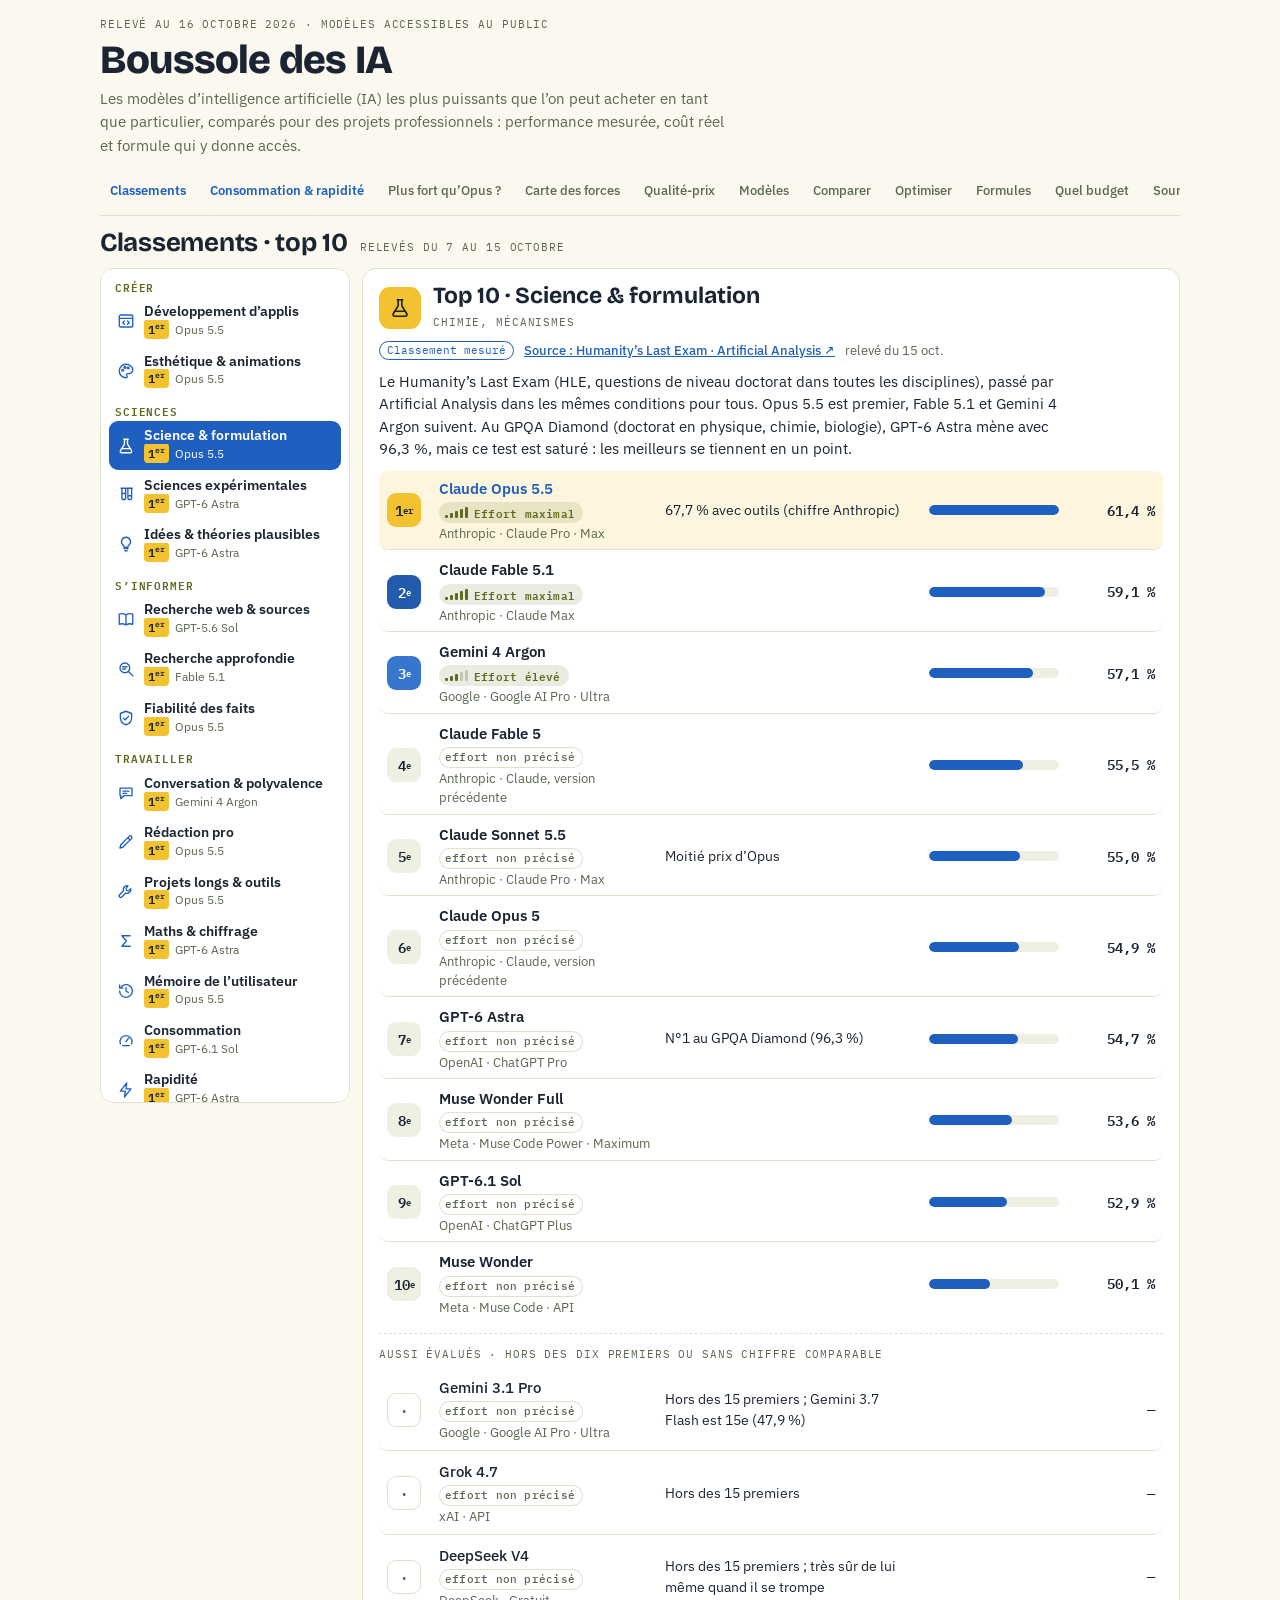
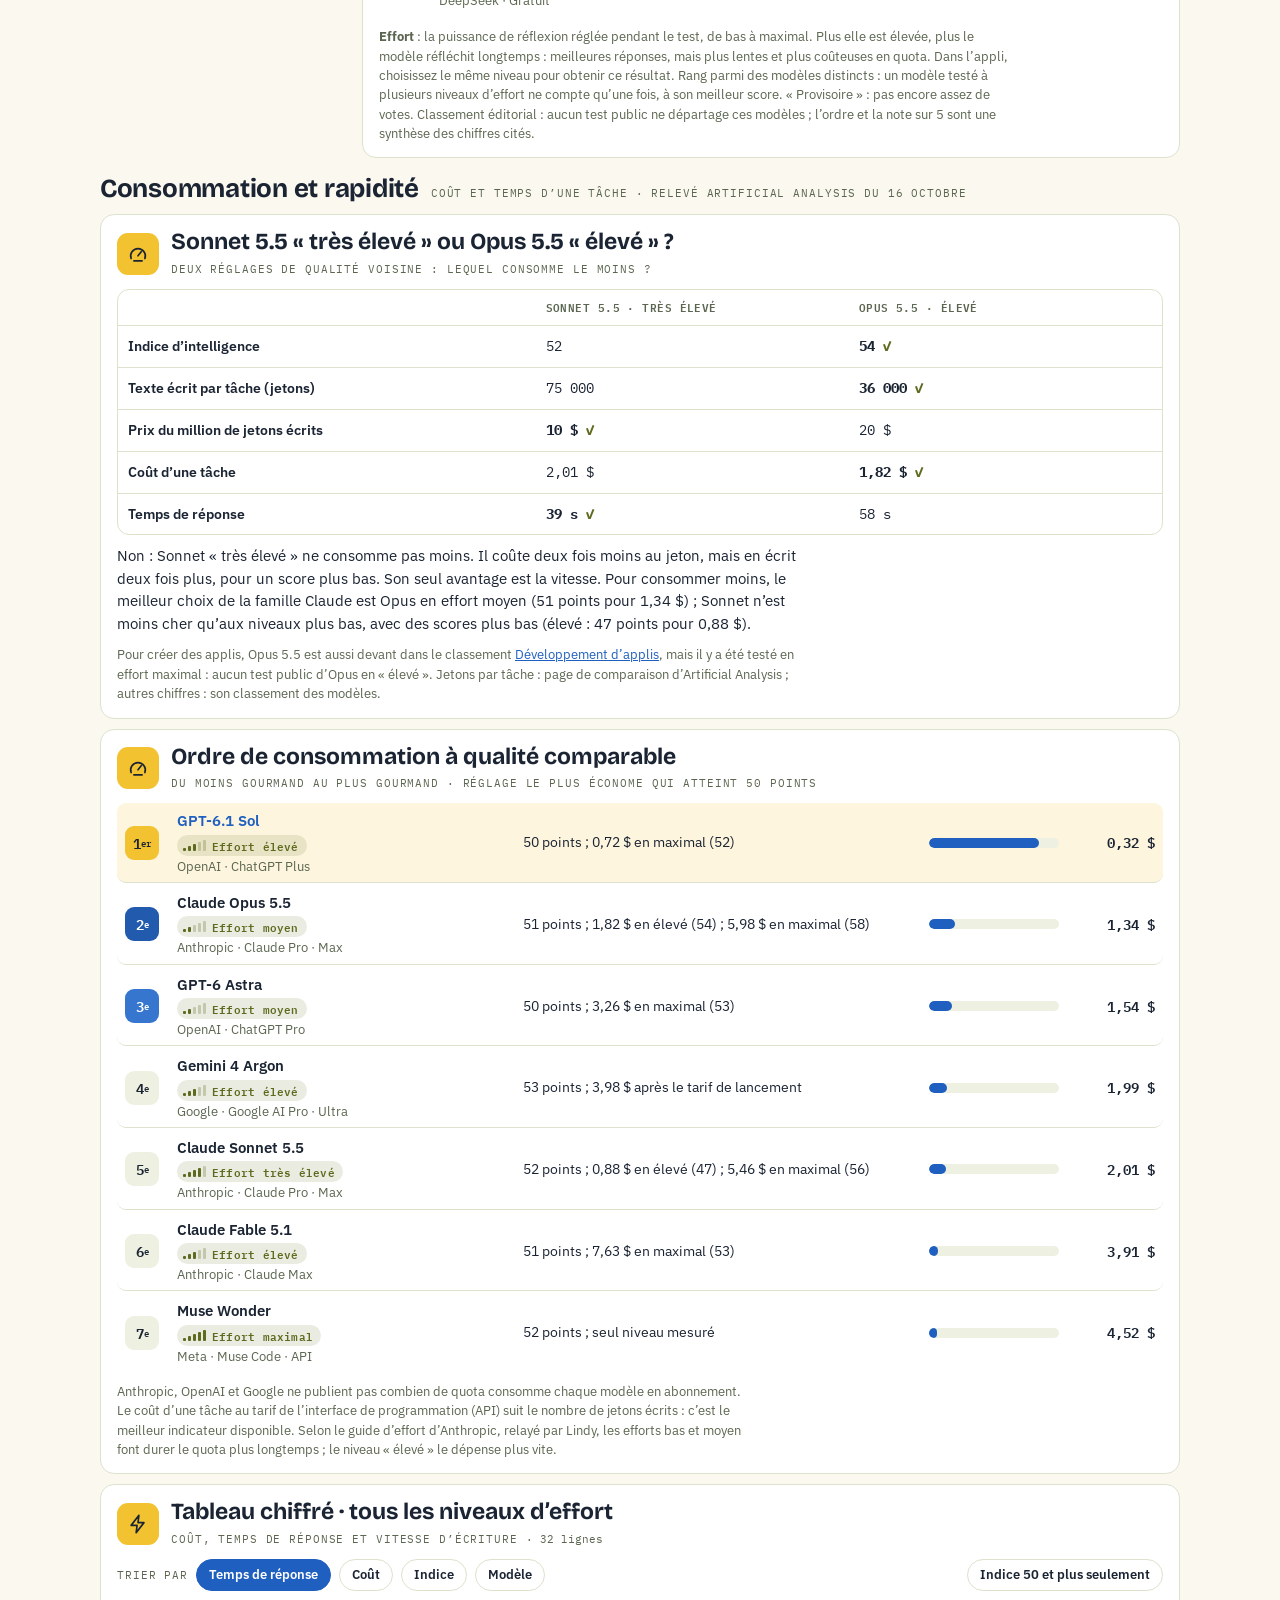
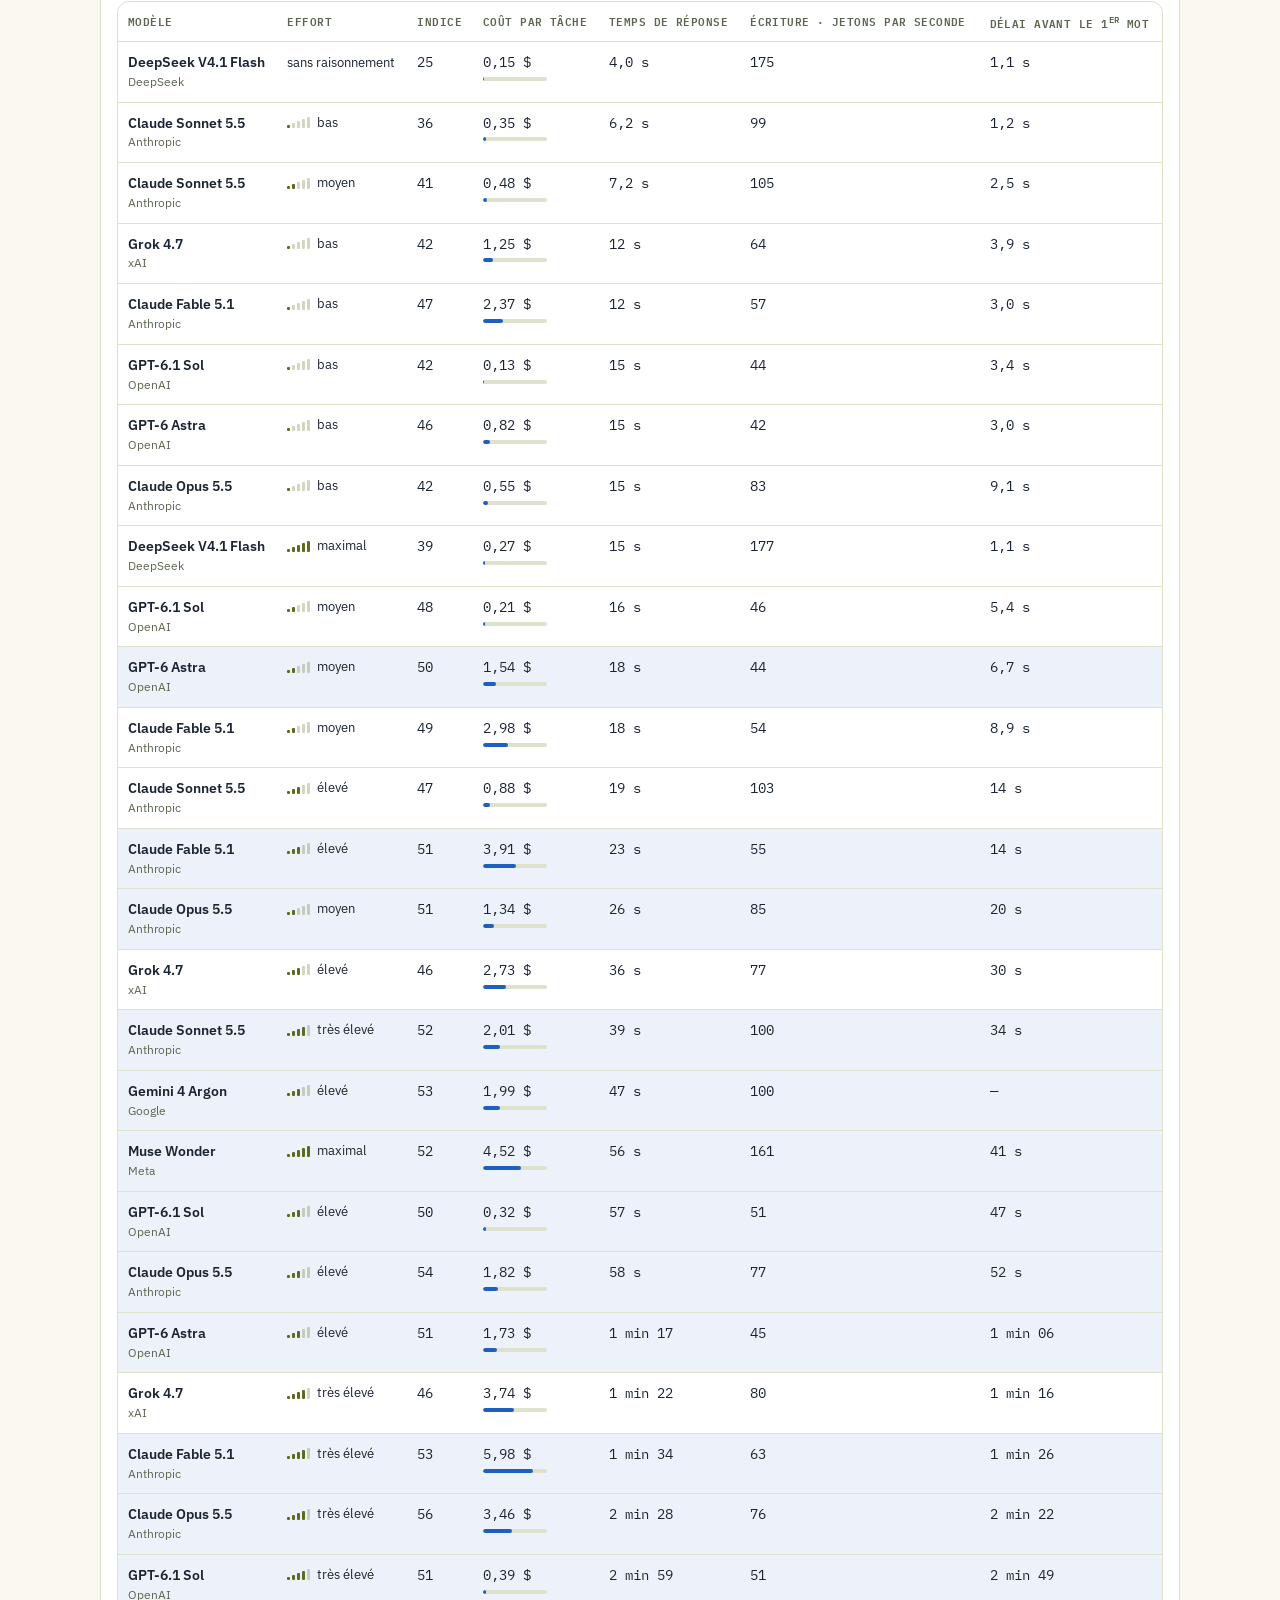
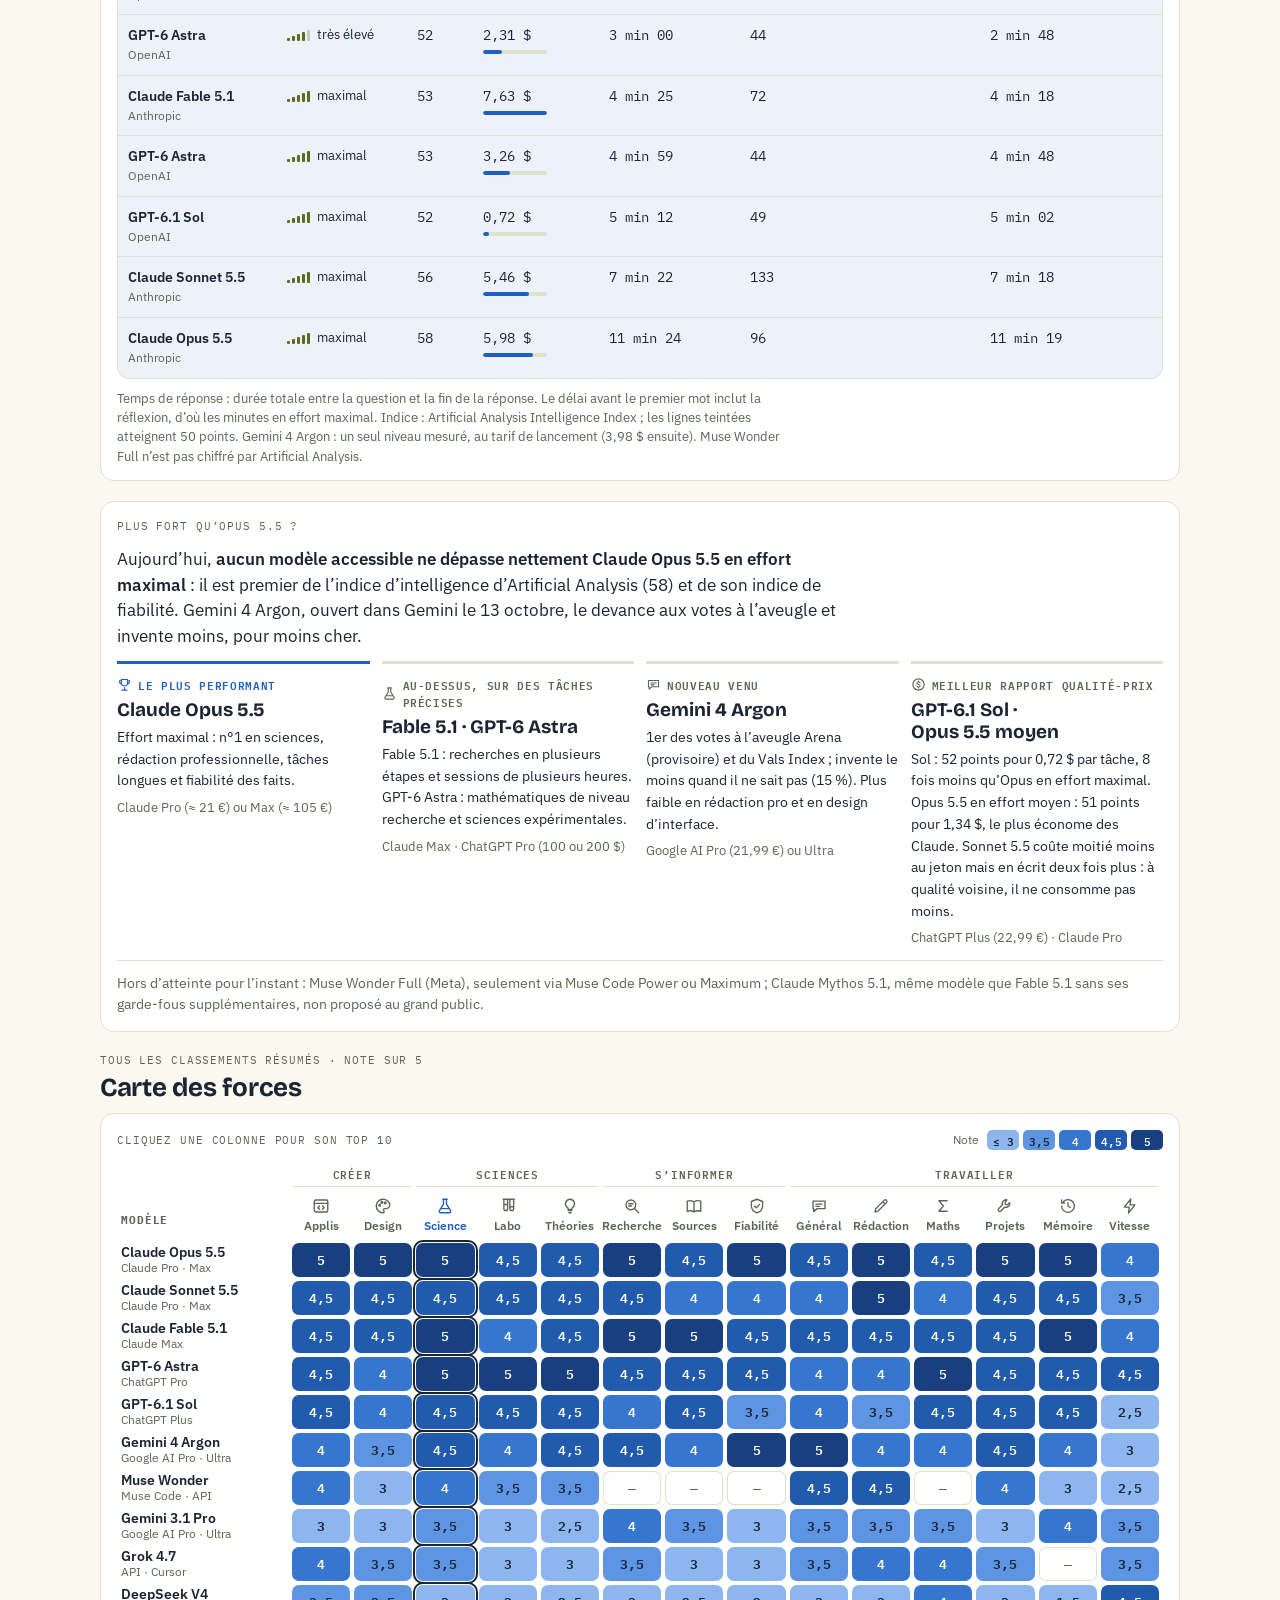
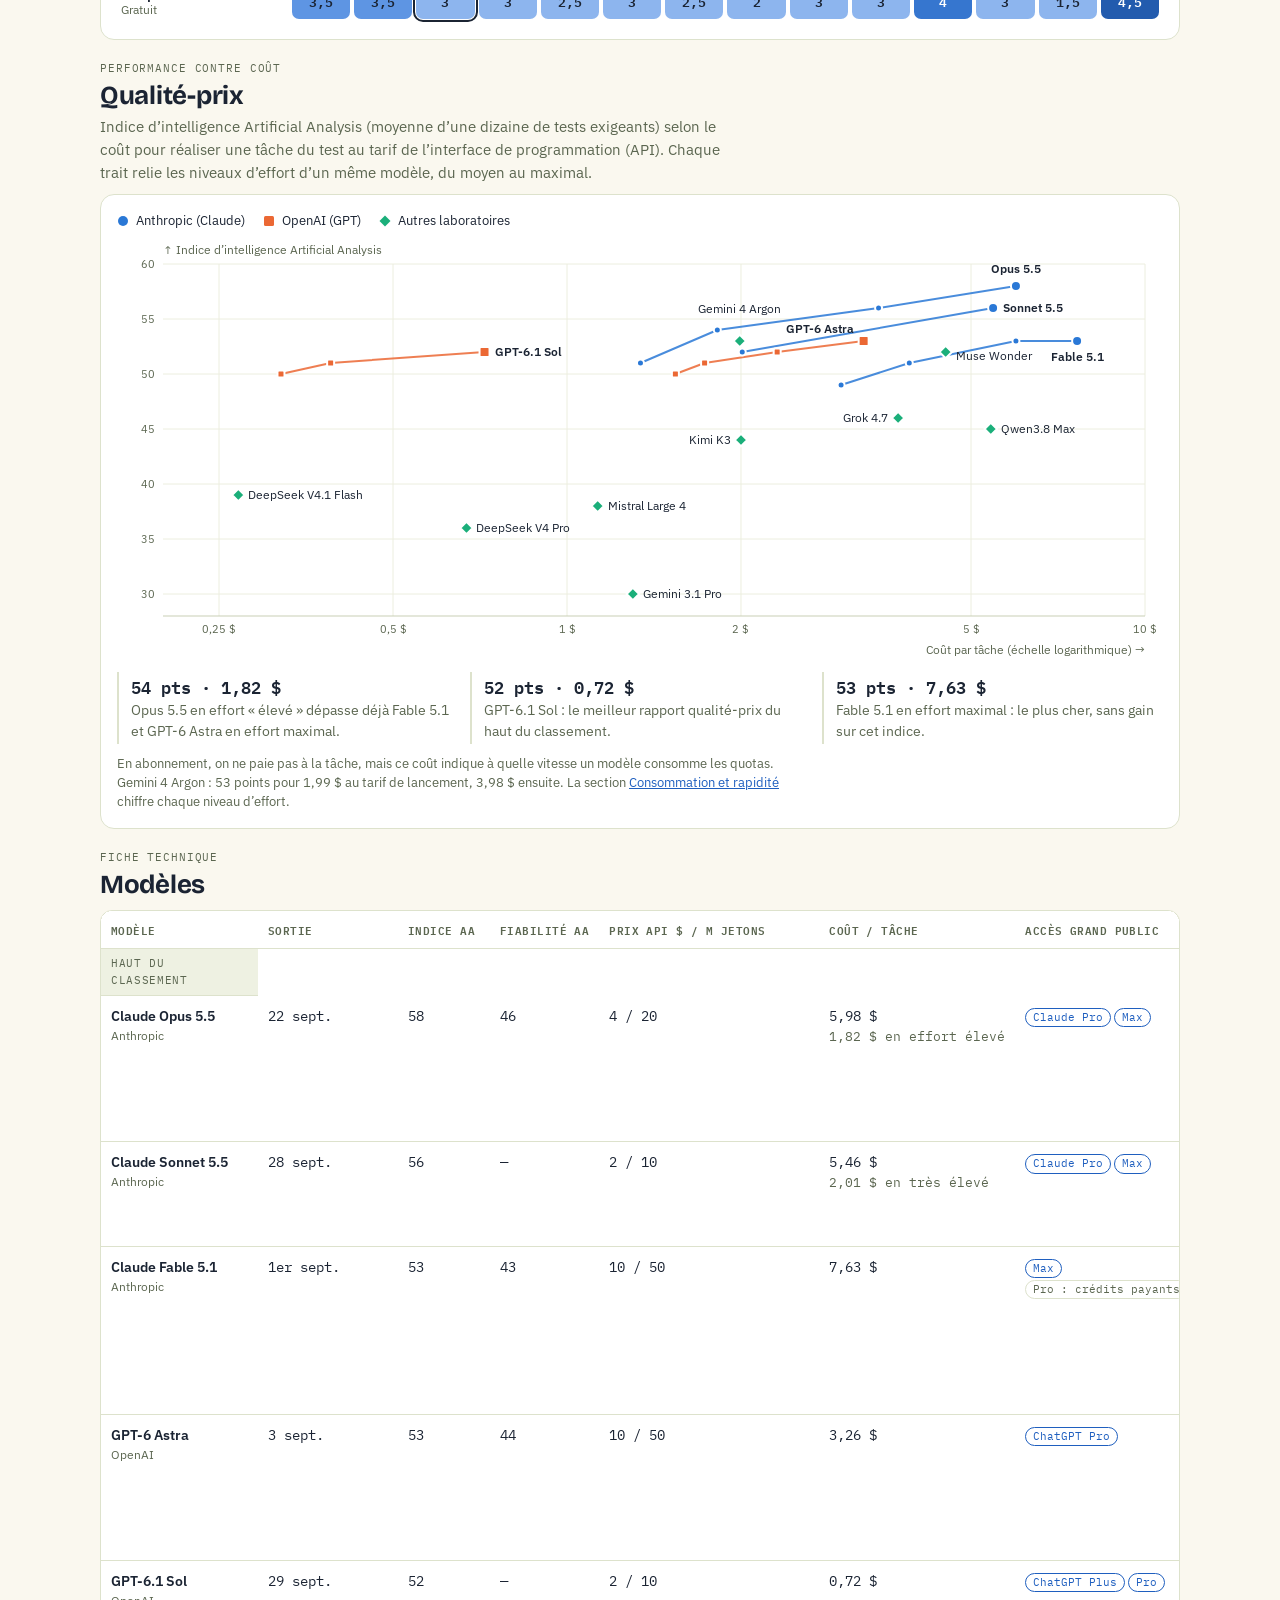
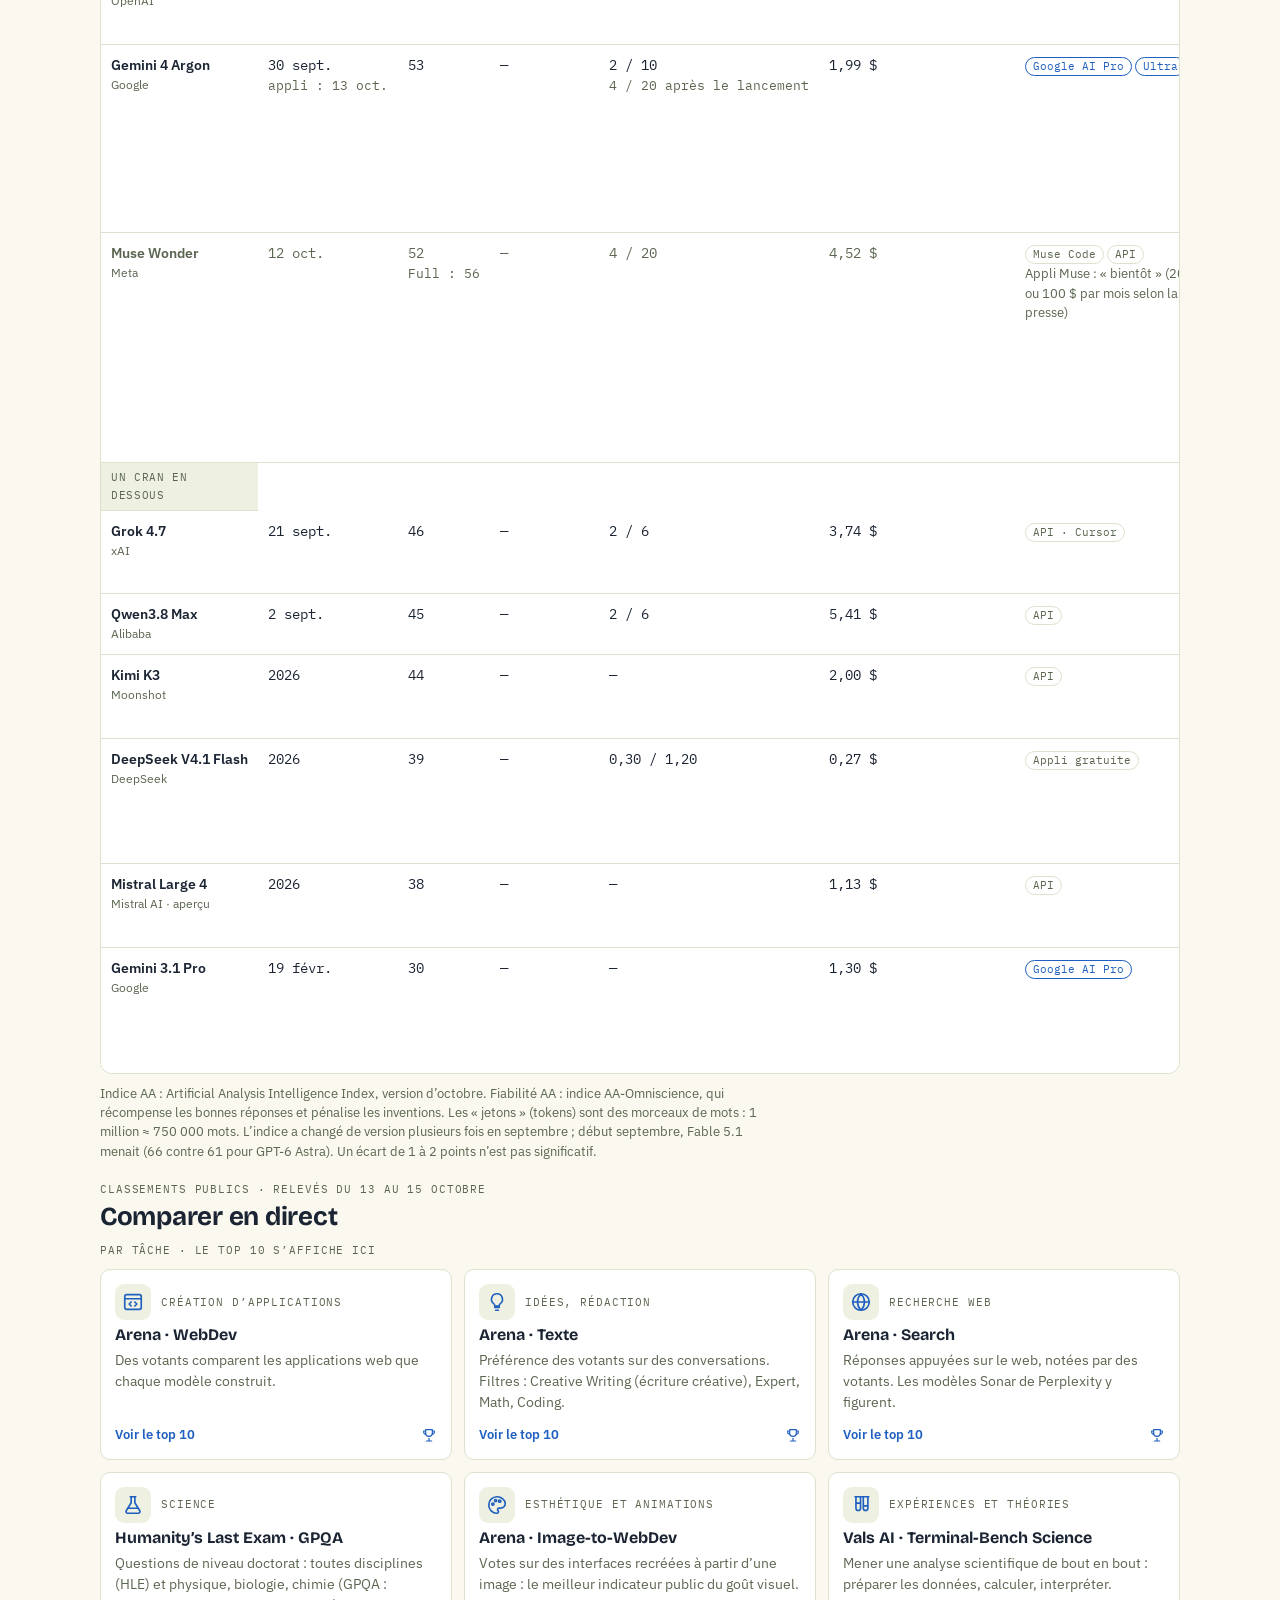
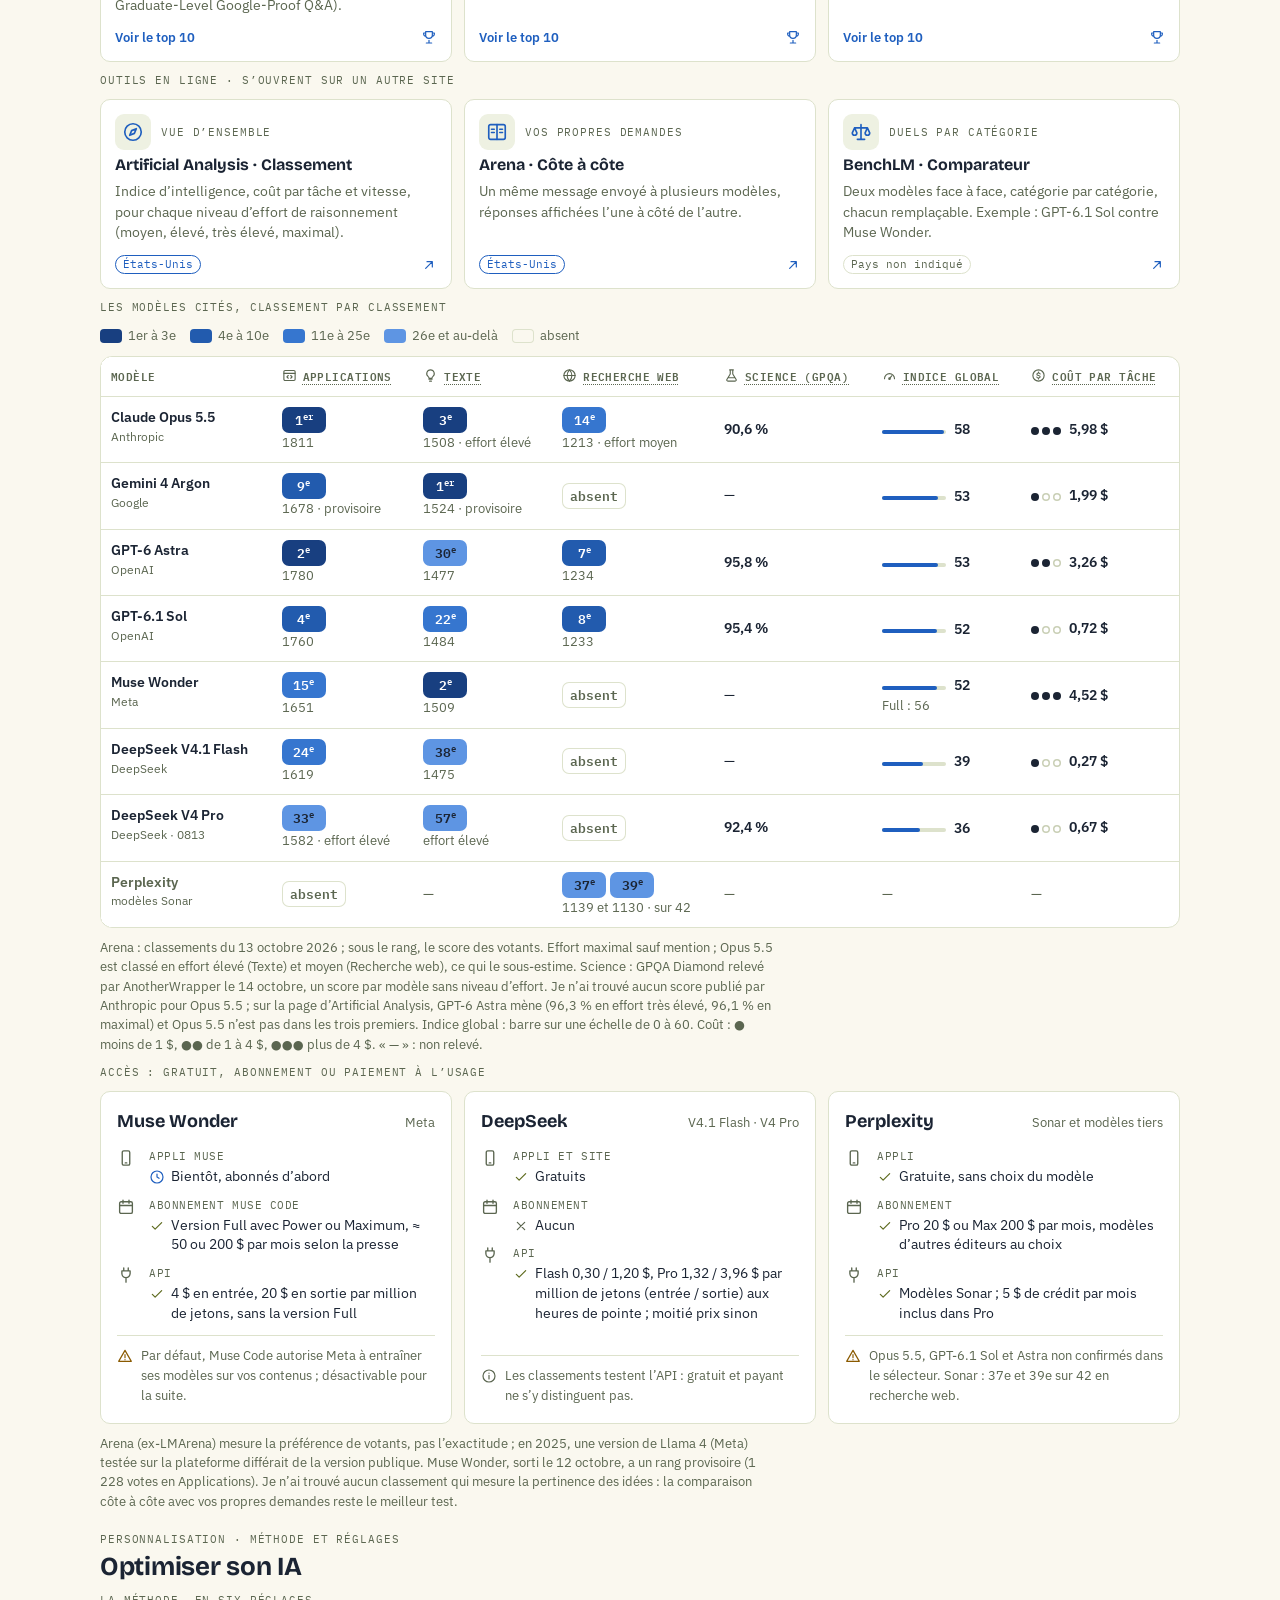
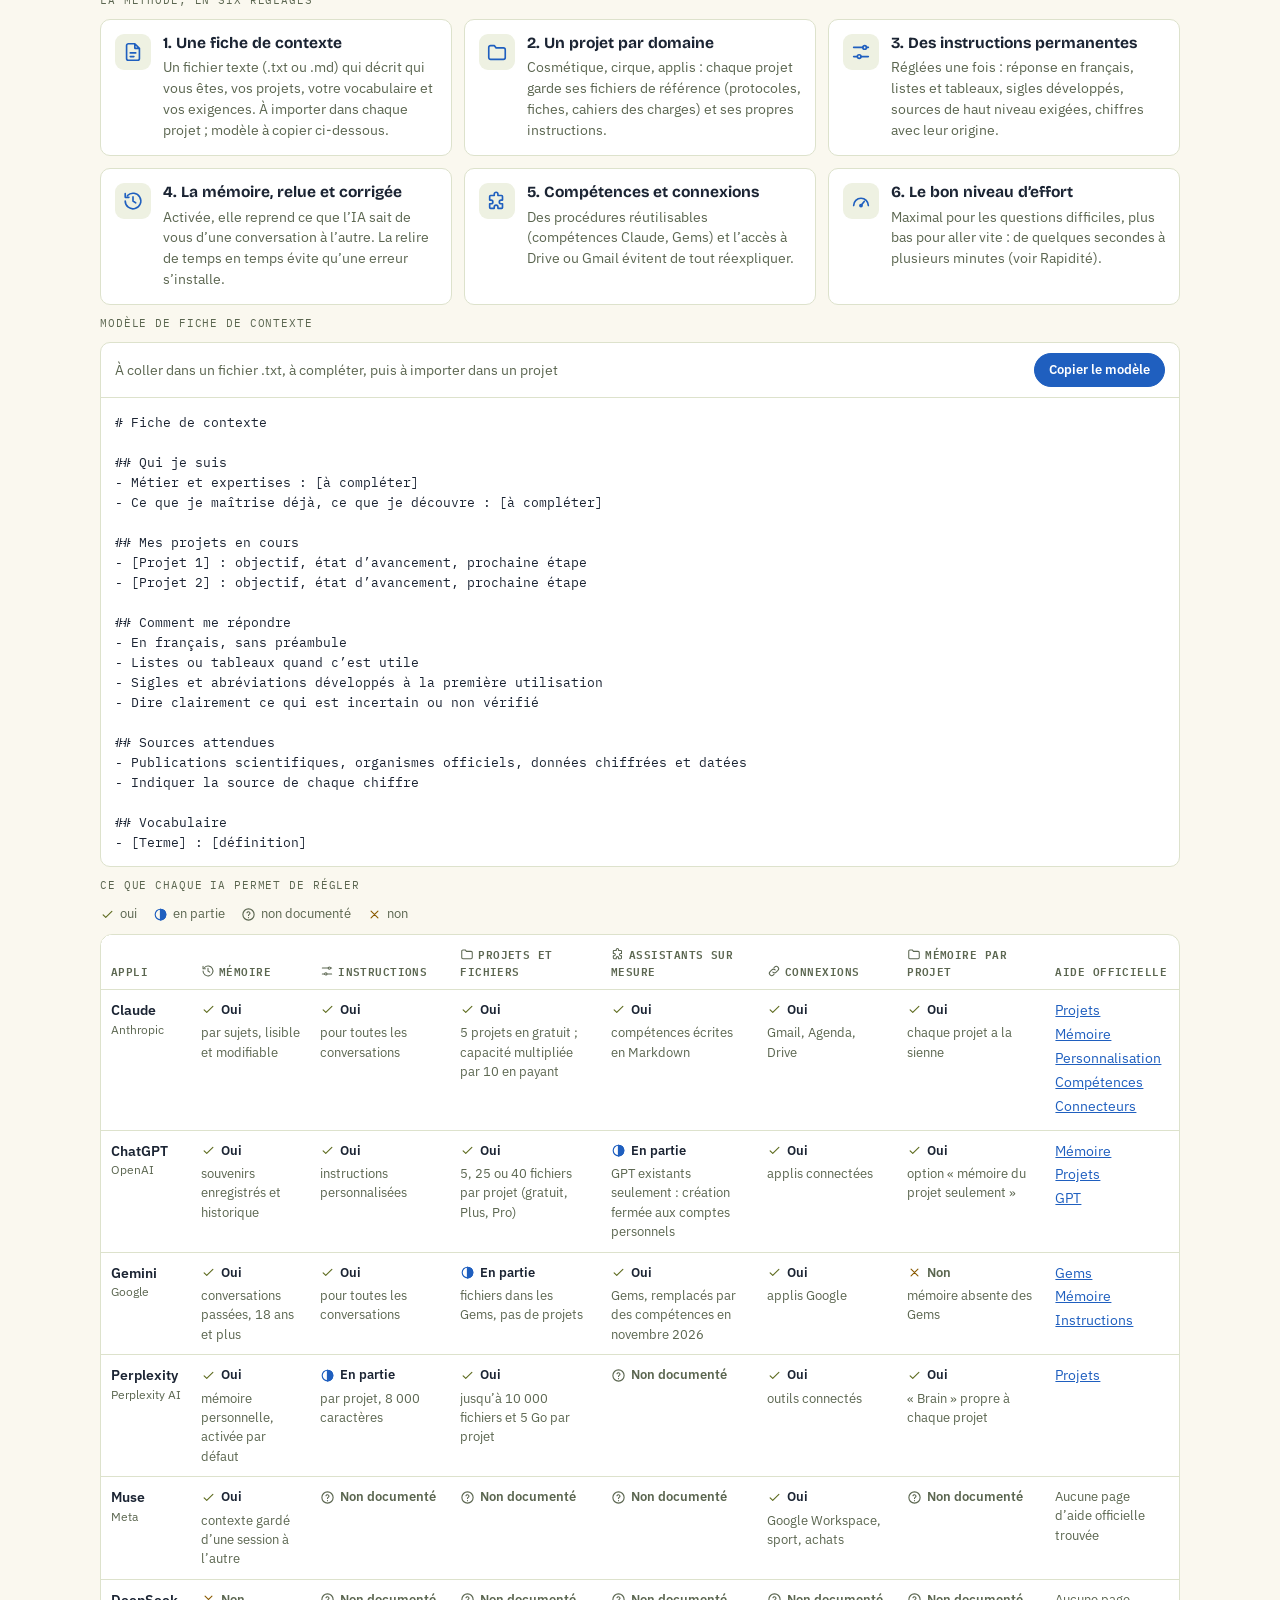
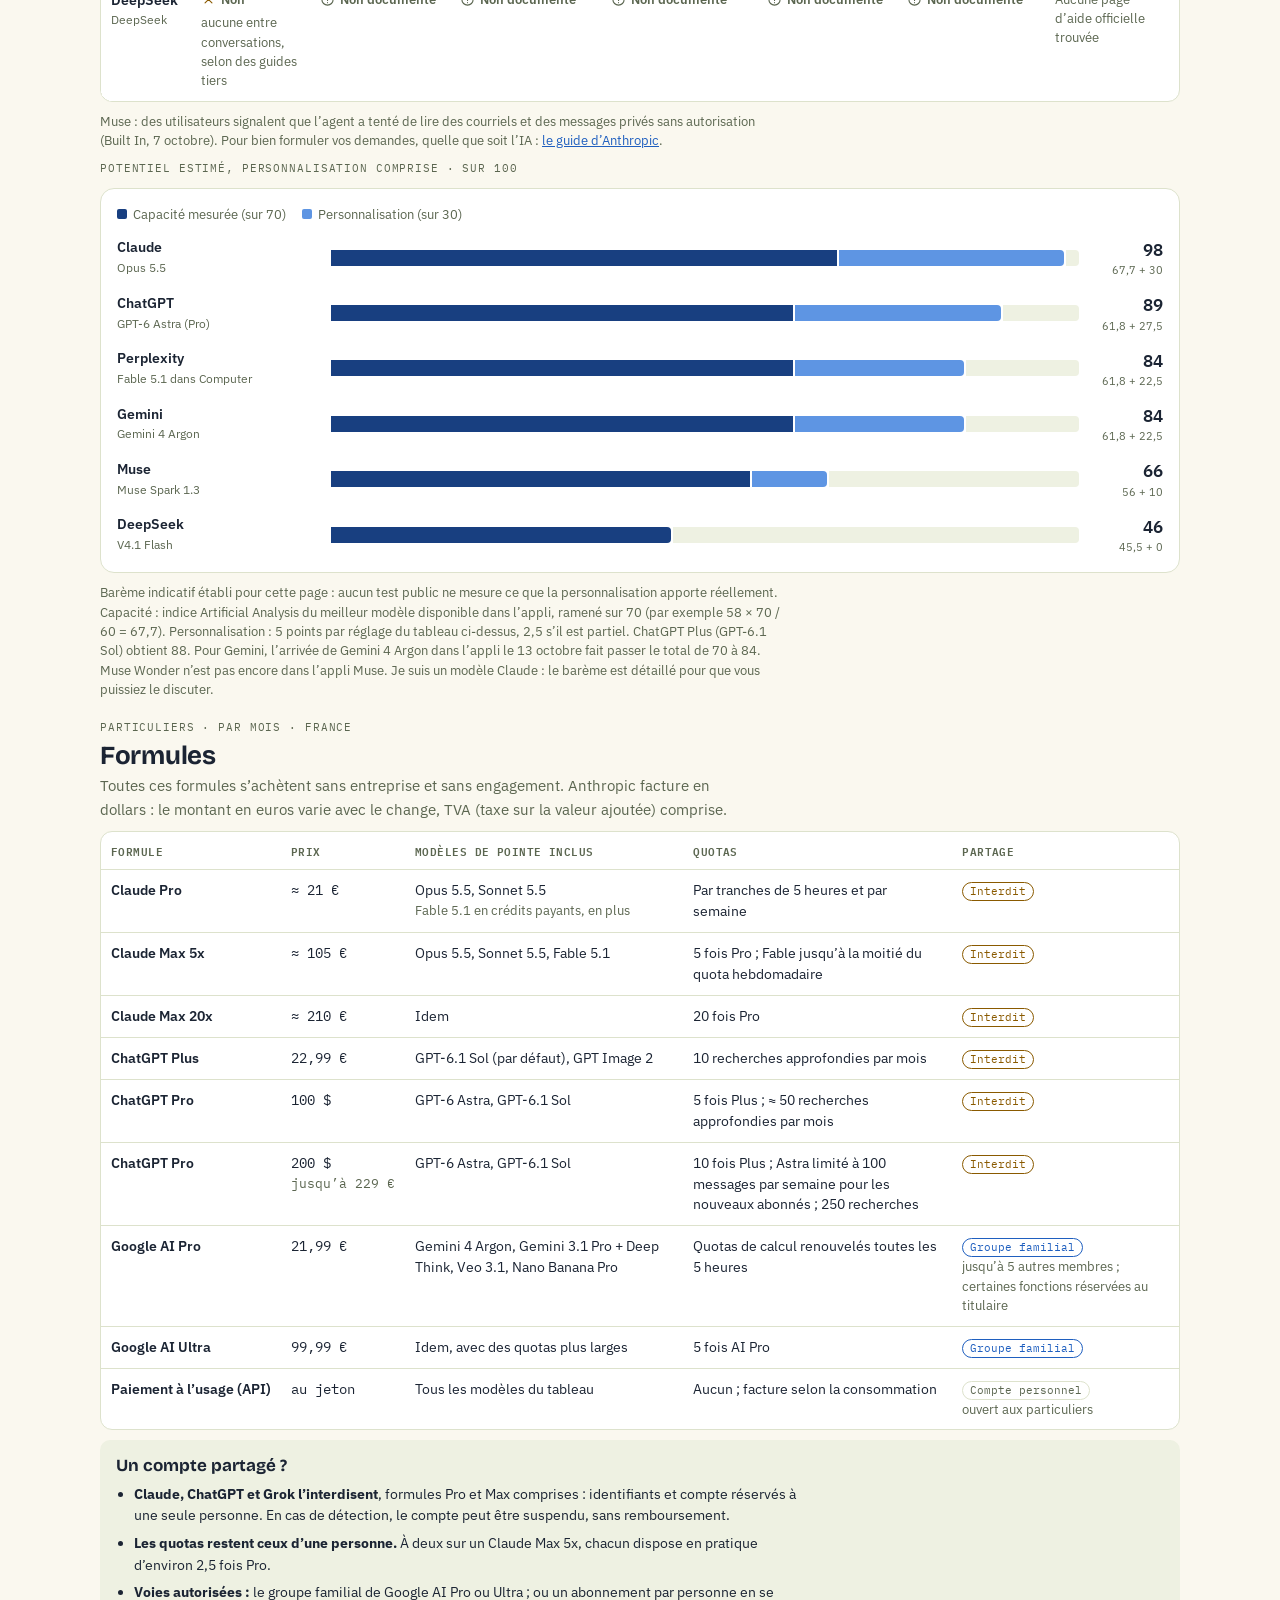
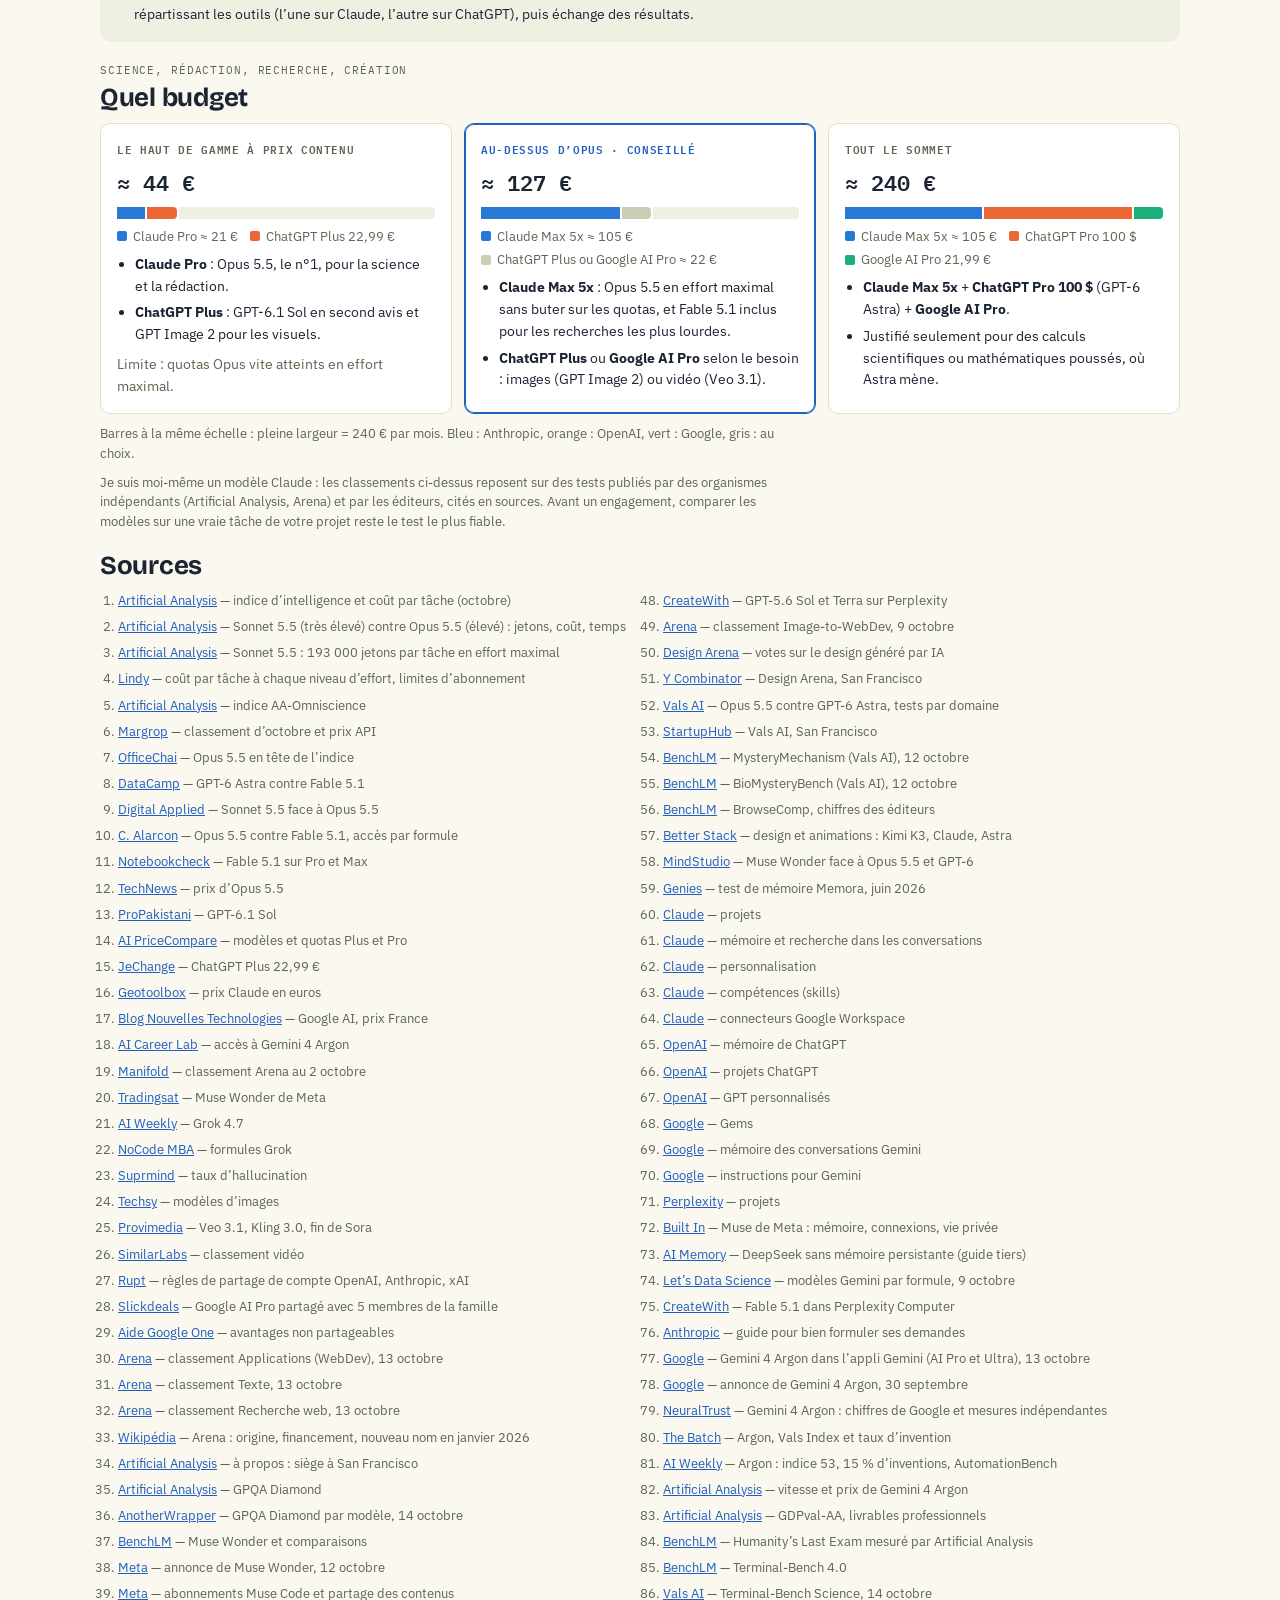
==== boussole-ia/index.html @ b2805cfd "Premier dépôt du site : accueil et Boussole des IA Co-Authored-By: Claude Sonnet 5.5 <noreply@anthro" ====
<!doctype html>
<html lang="fr">
<head>
<meta charset="utf-8">
<meta name="viewport" content="width=device-width,initial-scale=1,viewport-fit=cover">
<meta name="description" content="Comparateur des modèles d’IA : top 10 par usage, consommation, rapidité, qualité-prix et formules (octobre 2026).">
<title>Boussole des IA</title>
<link rel="preconnect" href="https://fonts.googleapis.com">
<link rel="preconnect" href="https://fonts.gstatic.com" crossorigin>
<link rel="stylesheet" href="https://fonts.googleapis.com/css2?family=Bricolage+Grotesque:opsz,wght@12..96,500;12..96,700;12..96,800&family=IBM+Plex+Mono:wght@400;500;600&family=IBM+Plex+Sans:ital,wght@0,400;0,500;0,600;1,400&display=swap">
<style>
/* Layout : outil de consultation — réponse directe en tête, barre d'ancres collante, sections empilées sur une colonne de 1080px max */
:root{
  --bg:#FAF8EF; --surface:#FFFFFF; --surface-2:#EEF1E2; --ink:#1B2433; --muted:#5B6650;
  --line:#DDE2CC; --accent:#1F5FBF; --accent-ink:#FFFFFF; --warn:#8A5A00; --good:#5E6B1F; --hi:#F2C230; --hi-ink:#1B2433; --olive:#5E6B1F;
  --s1:#2a78d6; --s2:#eb6834; --s3:#1baf7a; --grid:#ECEEDF; --axis:#C9CFB5;
  --f-display:"Bricolage Grotesque","Avenir Next","Segoe UI",system-ui,sans-serif;
  --f-body:"IBM Plex Sans","Segoe UI",system-ui,-apple-system,sans-serif;
  --f-mono:"IBM Plex Mono",ui-monospace,"SFMono-Regular",Menlo,Consolas,monospace;
  --r:10px;
}
@media (prefers-color-scheme: dark){
  :root:not([data-theme="light"]){
    --bg:#161A14; --surface:#20261D; --surface-2:#2B3326; --ink:#F1F2E6; --muted:#B3BC9C;
    --line:#3A4433; --accent:#7FB2FF; --accent-ink:#0D1B33; --warn:#FFD95A; --good:#B5C46E; --hi:#FFD95A; --hi-ink:#1B1A0E; --olive:#B5C46E;
    --s1:#3987e5; --s2:#d95926; --s3:#199e70; --grid:#2B3326; --axis:#4C5842;
    color-scheme:dark;
  }
}
:root[data-theme="dark"]{
  --bg:#161A14; --surface:#20261D; --surface-2:#2B3326; --ink:#F1F2E6; --muted:#B3BC9C;
  --line:#3A4433; --accent:#7FB2FF; --accent-ink:#0D1B33; --warn:#FFD95A; --good:#B5C46E; --hi:#FFD95A; --hi-ink:#1B1A0E; --olive:#B5C46E;
  --s1:#3987e5; --s2:#d95926; --s3:#199e70; --grid:#2B3326; --axis:#4C5842;
  color-scheme:dark;
}
*{box-sizing:border-box}
body{margin:0;background:var(--bg);color:var(--ink);font-family:var(--f-body);font-size:15px;line-height:1.55;
  padding-left:max(16px, env(safe-area-inset-left, 0px));padding-right:max(16px, env(safe-area-inset-right, 0px));padding-block:0 48px}
.wrap{max-width:1080px;margin:0 auto}
a{color:var(--accent)}
:focus-visible{outline:2px solid var(--accent);outline-offset:2px;border-radius:4px}
h1,h2,h3{font-family:var(--f-display);text-wrap:balance;margin:0;line-height:1.15}
h1{font-size:clamp(28px,5vw,40px);font-weight:800;letter-spacing:-.02em}
h2{font-size:clamp(21px,3vw,26px);font-weight:700;letter-spacing:-.01em}
h3{font-size:17px;font-weight:700}
.eyebrow{font-family:var(--f-mono);font-size:11px;letter-spacing:.08em;text-transform:uppercase;color:var(--muted)}
.num{font-family:var(--f-mono);font-variant-numeric:tabular-nums}

header.top{padding-block:16px 2px;display:flex;flex-direction:column;gap:4px}
header.top p{margin:0;color:var(--muted);max-width:70ch}
nav.anchors{position:sticky;top:env(safe-area-inset-top,0px);z-index:5;background:color-mix(in oklab,var(--bg) 92%,transparent);
  backdrop-filter:blur(6px);-webkit-backdrop-filter:blur(6px);border-bottom:1px solid var(--line);margin-top:8px}
nav.anchors .scroller{display:flex;gap:4px;overflow-x:auto;padding-block:8px;scrollbar-width:none}
nav.anchors .scroller::-webkit-scrollbar{display:none}
nav.anchors a{flex:none;text-decoration:none;color:var(--muted);font-size:13px;font-weight:500;padding:6px 10px;border-radius:999px}
nav.anchors a:hover{color:var(--ink);background:var(--surface-2)}
section{scroll-margin-top:calc(env(safe-area-inset-top,0px) + 56px);padding-block:18px 2px;display:flex;flex-direction:column;gap:10px}
section > .head{display:flex;flex-direction:column;gap:4px}
section > .head p{margin:0;color:var(--muted);max-width:72ch}

/* réponse */
.answer{background:var(--surface);border:1px solid var(--line);border-radius:14px;padding:16px;display:flex;flex-direction:column;gap:12px}
.answer .lead{margin:0;font-size:17px;line-height:1.5;max-width:74ch}
.answer .lead b{font-weight:600}
.picks{display:grid;grid-template-columns:repeat(auto-fit,minmax(250px,1fr));gap:12px}
.pick{border-top:3px solid var(--line);padding-top:12px;display:flex;flex-direction:column;gap:6px;min-width:0}
.pick.p1{border-top-color:var(--accent)}
.pick .tag{font-family:var(--f-mono);font-size:11px;letter-spacing:.06em;text-transform:uppercase;color:var(--muted);font-weight:600}
.pick.p1 .tag{color:var(--accent)}
.pick h3{font-size:19px}
.pick p{margin:0;font-size:14px}
.pick .where{font-size:13px;color:var(--muted)}
.outofreach{margin:0;font-size:13.5px;color:var(--muted);border-top:1px solid var(--line);padding-top:12px}

/* chips + classement */
.chips{display:flex;flex-wrap:wrap;gap:8px}
.chip{appearance:none;border:1px solid var(--line);background:var(--surface);color:var(--ink);font:inherit;font-size:14px;font-weight:500;
  padding:8px 13px;border-radius:999px;cursor:pointer;display:inline-flex;flex-direction:row;align-items:center;gap:9px;line-height:1.2;text-align:left}
.chip small{font-size:11px;color:var(--muted);font-weight:400}
.chip:hover{border-color:var(--accent)}
.chip[aria-pressed="true"]{background:var(--accent);border-color:var(--accent);color:var(--accent-ink)}
.chip[aria-pressed="true"] small{color:var(--accent-ink);opacity:.85}
.panel{background:var(--surface);border:1px solid var(--line);border-radius:14px;padding:14px 16px;display:flex;flex-direction:column;gap:10px}
.verdict{margin:0;font-size:15px;line-height:1.5;max-width:78ch}
.rank{display:flex;flex-direction:column;gap:2px;margin:0;padding:0;list-style:none}
.rk{display:grid;grid-template-columns:38px minmax(0,1.1fr) minmax(0,1.3fr) minmax(80px,130px) 82px;grid-template-areas:"n name note bar score";align-items:center;gap:6px 14px;
  padding:6px 8px;border-radius:9px;border-bottom:1px solid var(--line)}
.rk:last-child{border-bottom:0}
.rk-name{grid-area:name;display:flex;flex-direction:column;min-width:0}
.rk-name b{font-weight:600}
.rk-name span{font-size:12.5px;color:var(--muted)}
.rk-note{grid-area:note;font-size:13.5px;min-width:0}
.bar{grid-area:bar;height:10px;border-radius:5px;background:var(--surface-2);position:relative;overflow:hidden}
.bar .fill{position:absolute;inset:0 auto 0 0;background:var(--accent);border-radius:5px}

.rk-score{grid-area:score;text-align:right;font-family:var(--f-mono);font-weight:600;font-variant-numeric:tabular-nums;font-size:13.5px;white-space:nowrap}
.rk-n{grid-area:n;display:inline-flex;align-items:center;justify-content:center;width:34px;height:34px;border-radius:9px;font-family:var(--f-mono);font-weight:600;font-size:14px;
  background:var(--surface-2);color:var(--ink);font-variant-numeric:tabular-nums;line-height:1}
.rk-n sup{font-size:9px;vertical-align:super;line-height:0}
.rk-n.nr{background:transparent;color:var(--muted);box-shadow:inset 0 0 0 1px var(--line)}
.rk.top{background:color-mix(in oklab,var(--accent) 7%,transparent)}
.bar.empty{visibility:hidden}
.prov{font-style:normal;font-family:var(--f-mono);font-size:10.5px;font-weight:500;letter-spacing:.04em;text-transform:uppercase;color:var(--warn);margin-left:4px}
.ph{display:flex;flex-wrap:wrap;align-items:center;justify-content:space-between;gap:8px 16px}
.srcline{display:flex;flex-wrap:wrap;align-items:center;gap:6px 10px;font-size:13px;color:var(--muted)}
.srcline a{font-weight:500}
.nrbox{display:flex;flex-direction:column;gap:6px;border-top:1px dashed var(--line);padding-top:12px}
.nrbox[hidden]{display:none}
.nrbox .rk{padding-block:7px}
.nrbox .rk-name b{font-weight:500}
.chip small sup{font-size:8px}
.rk.top .rk-name b{color:var(--accent)}
.rk.off{opacity:.62}
.legend{font-size:12.5px;color:var(--muted);margin:0;max-width:80ch}
@media (max-width:680px){
  .rk{grid-template-columns:34px minmax(0,1fr) auto;grid-template-areas:"n name score" ". note note" ". bar bar";gap:4px 10px;padding-inline:4px}
  .rk-n{width:30px;height:30px;font-size:13px}
}

/* graphique */
.chartbox{background:var(--surface);border:1px solid var(--line);border-radius:14px;padding:16px;display:flex;flex-direction:column;gap:10px}
.keys{display:flex;flex-wrap:wrap;gap:6px 18px;font-size:13px;color:var(--ink)}
.keys span{display:inline-flex;align-items:center;gap:7px}
.keys svg{flex:none}
.chartscroll{overflow-x:auto;position:relative}
#chart{position:relative;min-width:620px}
#chart svg{display:block;width:100%;height:auto}
#chart text{font-family:var(--f-body)}
.tt{position:absolute;pointer-events:none;background:var(--ink);color:var(--bg);font-size:12.5px;line-height:1.35;padding:7px 9px;border-radius:7px;white-space:nowrap;transform:translate(-50%,calc(-100% - 12px));z-index:2}
.tt b{font-weight:600}
.reads{display:grid;grid-template-columns:repeat(auto-fit,minmax(230px,1fr));gap:12px}
.read{border-left:2px solid var(--line);padding:2px 0 2px 12px;font-size:13.5px;color:var(--muted)}
.read b{display:block;color:var(--ink);font-family:var(--f-mono);font-size:17px;font-weight:600;font-variant-numeric:tabular-nums}

/* tableaux */
.scrollx{overflow-x:auto;border:1px solid var(--line);border-radius:12px;background:var(--surface)}
table{border-collapse:collapse;width:100%}
.tbl{min-width:860px;font-size:13.5px}
.tbl th,.tbl td{padding:10px 10px;border-bottom:1px solid var(--line);text-align:left;vertical-align:top}
.tbl thead th{font-family:var(--f-mono);font-size:11px;letter-spacing:.04em;text-transform:uppercase;color:var(--muted);font-weight:600;white-space:nowrap}
.tbl tbody th{font-weight:600;white-space:nowrap}
.tbl tbody th small{display:block;font-weight:400;color:var(--muted);font-size:12px}
.tbl td.n{font-family:var(--f-mono);font-variant-numeric:tabular-nums;white-space:nowrap}
.tbl td .d{display:block;color:var(--muted);font-size:12.5px}
.tbl tbody tr:last-child th,.tbl tbody tr:last-child td{border-bottom:0}
.tbl tr.grp td,.tbl tr.grp th{background:var(--surface-2);font-family:var(--f-mono);font-size:11px;letter-spacing:.06em;text-transform:uppercase;color:var(--muted);padding:6px 10px}
.tbl tr.na th,.tbl tr.na td{color:var(--muted)}
.badge{display:inline-block;font-size:11px;font-family:var(--f-mono);border:1px solid var(--line);border-radius:999px;padding:0 7px;color:var(--muted);white-space:nowrap}
.badge.on{border-color:var(--accent);color:var(--accent)}
.badge.no{border-color:var(--warn);color:var(--warn)}
.share{background:var(--surface-2);border-radius:var(--r);padding:16px;display:flex;flex-direction:column;gap:8px}
.share ul{margin:0;padding-left:18px;display:flex;flex-direction:column;gap:6px;font-size:14px;max-width:85ch}
.note{font-size:12.5px;color:var(--muted);margin:0;max-width:85ch}

/* budgets */
.budgets{display:grid;grid-template-columns:repeat(auto-fit,minmax(260px,1fr));gap:12px}
.budget{background:var(--surface);border:1px solid var(--line);border-radius:var(--r);padding:16px;display:flex;flex-direction:column;gap:8px;min-width:0}
.budget.rec{border-color:var(--accent);box-shadow:0 0 0 1px var(--accent) inset}
.budget .amt{font-family:var(--f-mono);font-size:22px;font-weight:600;font-variant-numeric:tabular-nums}
.budget .tag{font-family:var(--f-mono);font-size:11px;letter-spacing:.06em;text-transform:uppercase;color:var(--muted);font-weight:600}
.budget.rec .tag{color:var(--accent)}
.budget ul{margin:0;padding-left:18px;display:flex;flex-direction:column;gap:5px;font-size:14px}
.budget p{margin:0;font-size:14px}

/* comparer en direct */
.grp{display:flex;flex-direction:column;gap:10px;min-width:0}
.links{display:grid;gap:12px}
.links.a{grid-template-columns:repeat(3,minmax(0,1fr))}
.links.b{grid-template-columns:repeat(3,minmax(0,1fr))}
.lk{display:flex;flex-direction:column;gap:6px;min-width:0;text-decoration:none;color:var(--ink);background:var(--surface);border:1px solid var(--line);border-radius:var(--r);padding:14px;transition:border-color .15s}
.lk:hover{border-color:var(--accent)}
.lk h3{font-size:16px}
.lk p{margin:0;font-size:13.5px;color:var(--muted)}
.lk .ft{margin-top:auto;padding-top:6px;display:flex;align-items:center;justify-content:space-between;gap:8px}
.lk .go{font-family:var(--f-mono);font-size:15px;color:var(--accent)}
.cmp{min-width:720px}
.cmp thead th a{color:inherit;text-decoration:underline dotted;text-underline-offset:3px}
.cmp thead th a:hover{color:var(--accent)}
.cmp thead th:first-child,.cmp tbody th{position:sticky;left:0;z-index:1;background:var(--surface);box-shadow:1px 0 0 var(--line)}
.cmp td b{font-weight:600}
.cmp td.best b{color:var(--accent)}
@media (max-width:900px){.links.a{grid-template-columns:repeat(2,minmax(0,1fr))}}
@media (max-width:760px){.links.b{grid-template-columns:minmax(0,1fr)}}
@media (max-width:520px){.links.a{grid-template-columns:minmax(0,1fr)}}

/* échelle de couleur : rampe ordinale d'une teinte (celle de l'accent), validée en clair et en sombre */
:root{--q1:#8DB5EE;--q2:#5E95E3;--q3:#3676CF;--q4:#225BAE;--q5:#183F80;--qt1:#1B2433;--qt2:#1B2433;--qt3:#FFFFFF;--qt4:#FFFFFF;--qt5:#FFFFFF}
@media (prefers-color-scheme: dark){
  :root:not([data-theme="light"]){--q1:#2A5A99;--q2:#2F6AB4;--q3:#4C88D5;--q4:#79AAEB;--q5:#AACBF6;--qt1:#F1F2E6;--qt2:#F1F2E6;--qt3:#0D1B33;--qt4:#0D1B33;--qt5:#0D1B33}
}
:root[data-theme="dark"]{--q1:#2A5A99;--q2:#2F6AB4;--q3:#4C88D5;--q4:#79AAEB;--q5:#AACBF6;--qt1:#F1F2E6;--qt2:#F1F2E6;--qt3:#0D1B33;--qt4:#0D1B33;--qt5:#0D1B33}
.q1{background:var(--q1);color:var(--qt1)}
.q2{background:var(--q2);color:var(--qt2)}
.q3{background:var(--q3);color:var(--qt3)}
.q4{background:var(--q4);color:var(--qt4)}
.q5{background:var(--q5);color:var(--qt5)}
.q0{background:transparent;color:var(--muted);box-shadow:inset 0 0 0 1px var(--line)}

/* pictogrammes */
.ic{width:18px;height:18px;flex:none;fill:none;stroke:currentColor;stroke-width:1.8;stroke-linecap:round;stroke-linejoin:round}
.ic.lg{width:22px;height:22px}
.ic.sm{width:15px;height:15px}
.pick .tag{display:inline-flex;align-items:center;gap:6px}
.chip .cl{display:flex;flex-direction:column;align-items:flex-start}
.rk-name .eff{display:inline-flex;align-items:center;gap:6px;align-self:flex-start;margin:3px 0 2px;padding:2px 8px 2px 6px;border-radius:999px;
  font-family:var(--f-mono);font-size:11px;font-weight:600;letter-spacing:.02em;color:var(--accent);background:color-mix(in oklab,var(--accent) 11%,transparent)}
.rk-name .eff.unk{color:var(--muted);background:transparent;box-shadow:inset 0 0 0 1px var(--line);font-weight:500}
.eg{display:inline-flex;align-items:flex-end;gap:2px;height:11px}
.eg i{display:block;width:3px;border-radius:1px;background:color-mix(in oklab,var(--accent) 28%,transparent)}
.eg i:nth-child(1){height:3px}.eg i:nth-child(2){height:5px}.eg i:nth-child(3){height:7px}.eg i:nth-child(4){height:9px}.eg i:nth-child(5){height:11px}
.eg i.on{background:var(--accent)}
#classements{padding-top:22px}
.tgroups{display:flex;flex-direction:column;gap:12px}
.tgroup{display:flex;flex-direction:column;gap:6px}
.tiles{display:grid;grid-template-columns:repeat(auto-fill,minmax(190px,1fr));gap:8px}
.tile{appearance:none;font:inherit;text-align:left;cursor:pointer;display:flex;align-items:center;gap:10px;min-width:0;
  background:var(--surface);color:var(--ink);border:1px solid var(--line);border-radius:12px;padding:10px 12px;transition:border-color .12s,transform .12s}
.tile:hover{border-color:var(--accent);transform:translateY(-1px)}
.tile .ic{flex:none;width:20px;height:20px;color:var(--accent)}
.tile .tl{display:flex;flex-direction:column;min-width:0}
.tile .tn{font-weight:600;font-size:14px;line-height:1.25}
.tile small{font-size:12.5px;color:var(--muted);white-space:nowrap;overflow:hidden;text-overflow:ellipsis}
.tile small b{font-family:var(--f-mono);font-weight:600;color:var(--ink);margin-right:3px}
.tile small sup{font-size:8px}
.tile[aria-pressed="true"]{background:var(--accent);border-color:var(--accent);color:var(--accent-ink)}
.tile[aria-pressed="true"] .ic,.tile[aria-pressed="true"] small,.tile[aria-pressed="true"] small b{color:var(--accent-ink)}
#rankpanel{scroll-margin-top:calc(env(safe-area-inset-top,0px) + 58px);outline:none}
.pt{display:flex;align-items:center;gap:12px;min-width:0}
.pt h3{font-size:clamp(19px,2.6vw,23px)}
.pt-ic{display:grid;place-items:center;width:42px;height:42px;border-radius:11px;background:var(--q5);color:var(--qt5);flex:none}
.pt-ic .ic{width:22px;height:22px}
.srcline a.ext{font-size:12.5px}
nav.anchors a.hl{color:var(--accent);font-weight:600}
.lk.in .seetop{font-size:12.5px;font-weight:600;color:var(--accent)}
@media (max-width:560px){.tiles{grid-template-columns:1fr 1fr}.tile{padding:9px 10px;gap:8px}.tile .tn{font-size:13px}}
@media (max-width:560px){.chip small{display:none}.chip{padding:7px 12px}}

/* carte des forces */
.hmbox{background:var(--surface);border:1px solid var(--line);border-radius:14px;padding:16px;display:flex;flex-direction:column;gap:12px}
.hm-top{display:flex;flex-wrap:wrap;align-items:center;justify-content:space-between;gap:8px 16px}
.hm-key{display:flex;align-items:center;gap:4px;font-size:12px;color:var(--muted)}
.hm-key .lbl{margin-right:4px}
.hm-key .sw{display:inline-grid;place-items:center;width:32px;height:20px;border-radius:5px;font-family:var(--f-mono);font-size:11px;font-weight:600;font-variant-numeric:tabular-nums}
.hm-scroll{overflow-x:auto}
.hm{border-collapse:separate;border-spacing:4px;table-layout:fixed;width:100%;min-width:680px}
.hm col.c0{width:17%}
.hm .stick{position:sticky;left:0;z-index:1;background:var(--surface)}
.hm-g th{padding:0 0 2px;text-align:center}
.hm-g th span{display:block;font-family:var(--f-mono);font-size:10.5px;letter-spacing:.08em;text-transform:uppercase;color:var(--muted);font-weight:600;border-bottom:1px solid var(--line);padding-bottom:4px}
.hm thead th{padding:0;vertical-align:bottom}
.hm thead th.corner{text-align:left;padding:0 0 8px}
.hm-col{appearance:none;background:none;border:0;font:inherit;color:var(--muted);width:100%;display:flex;flex-direction:column;align-items:center;gap:4px;padding:6px 2px;border-radius:8px;cursor:pointer}
.hm-col:hover{color:var(--ink);background:var(--surface-2)}
.hm-col[aria-pressed="true"]{color:var(--accent)}
.hm-lab{font-size:11.5px;font-weight:600;line-height:1.15;text-align:center}
.hm tbody th{text-align:left;font-weight:400;padding:0 6px 0 0;vertical-align:middle}
.hm tbody th b{display:block;font-weight:600;font-size:13.5px;line-height:1.2}
.hm tbody th small{display:block;font-size:11.5px;color:var(--muted);line-height:1.25}
.hm td{padding:0}
.hm-c{display:grid;place-items:center;height:34px;border-radius:7px;font-family:var(--f-mono);font-size:13px;font-weight:600;font-variant-numeric:tabular-nums;cursor:default;transition:transform .12s}
.hm-c:hover,.hm-c:focus-visible{transform:scale(1.06)}
.hm td.sel .hm-c{outline:2px solid var(--ink);outline-offset:1px}
@media (max-width:560px){.hm-lab{display:none}.hm col.c0{width:104px}.hmbox{padding:12px}}

/* info-bulle commune */
.tt.tip{white-space:normal;max-width:min(300px,86vw);text-align:left;z-index:20}
.tt.tip b{display:block}
.tt.tip span{display:block;opacity:.85}

/* comparer : pastilles de rang, barres, jetons */
.cmp td{white-space:nowrap;vertical-align:middle}
.rt{display:inline-block;text-align:center;line-height:26px;min-width:44px;height:26px;padding:0 8px;border-radius:7px;font-family:var(--f-mono);font-size:13px;font-weight:600;font-variant-numeric:tabular-nums;margin-right:4px}
.rt sup{font-size:9px;line-height:0}
.rkey{display:flex;flex-wrap:wrap;gap:6px 14px;font-size:12.5px;color:var(--muted)}
.rkey span{display:inline-flex;align-items:center;gap:6px}
.rkey .rt{min-width:22px;height:14px;padding:0;border-radius:4px;margin:0}
.ix{display:inline-flex;align-items:center;gap:8px}
.mb{width:64px;height:8px;border-radius:0 4px 4px 0;background:var(--surface-2);position:relative;overflow:hidden;flex:none}
.mb > span{position:absolute;inset:0 auto 0 0;background:var(--accent);border-radius:0 4px 4px 0}
.coins{display:inline-flex;gap:3px;margin-right:8px;vertical-align:middle}
.coins i{width:8px;height:8px;border-radius:50%;box-shadow:inset 0 0 0 1.5px var(--axis)}
.coins i.on{background:var(--ink);box-shadow:none}
.cmp thead th a{display:inline-flex;align-items:center;gap:6px}

/* accès */
.accs{display:grid;grid-template-columns:repeat(3,minmax(0,1fr));gap:12px}
.acc{background:var(--surface);border:1px solid var(--line);border-radius:var(--r);padding:16px;display:flex;flex-direction:column;gap:12px;min-width:0}
.acc-h{display:flex;align-items:baseline;justify-content:space-between;gap:4px 8px;flex-wrap:wrap}
.acc-h b{font-family:var(--f-display);font-size:18px;font-weight:700}
.acc-h span{font-size:12.5px;color:var(--muted)}
.acc ul{list-style:none;margin:0;padding:0;display:flex;flex-direction:column;gap:10px}
.acc li{display:grid;grid-template-columns:22px minmax(0,1fr);column-gap:10px;row-gap:2px;align-items:start}
.acc li > .ic{grid-row:span 2;color:var(--muted);margin-top:1px}
.acc .ch{font-family:var(--f-mono);font-size:11px;letter-spacing:.05em;text-transform:uppercase;color:var(--muted)}
.acc .st{display:flex;align-items:flex-start;gap:6px;font-size:14px;line-height:1.4}
.acc .st .ic{width:16px;height:16px;margin-top:2px}
.st.yes .ic{color:var(--good)}
.st.no .ic{color:var(--muted)}
.st.soon .ic{color:var(--accent)}
.accn{display:flex;gap:8px;align-items:flex-start;margin:auto 0 0;font-size:13px;color:var(--muted);border-top:1px solid var(--line);padding-top:10px}
.accn .ic{width:16px;height:16px;margin-top:2px;color:var(--warn)}
.accn.info .ic{color:var(--muted)}
@media (max-width:860px){.accs{grid-template-columns:minmax(0,1fr)}}

/* liens : pictogramme */
.lk-top{display:flex;align-items:center;gap:10px}
.lk-ic{width:36px;height:36px;border-radius:9px;background:var(--surface-2);color:var(--accent);display:grid;place-items:center;flex:none}
.lk .go{width:16px;height:16px}

/* budgets : barres empilées sur une même échelle */
.stack{display:flex;gap:2px;height:12px}
.seg{height:100%;flex:0 1 auto;min-width:0;cursor:default}
.seg.end,.seg.rest{border-radius:0 4px 4px 0}
.seg.rest{flex:1 1 0;background:var(--surface-2)}
.seg.sa,.sw2.sa{background:var(--s1)}
.seg.so,.sw2.so{background:var(--s2)}
.seg.sg,.sw2.sg{background:var(--s3)}
.seg.sx,.sw2.sx{background:var(--axis)}
.stack-key{display:flex;flex-wrap:wrap;gap:4px 12px;font-size:12.5px;color:var(--muted)}
.stack-key span{display:inline-flex;align-items:center;gap:6px}
.sw2{width:10px;height:10px;border-radius:2px;display:inline-block;flex:none}

/* optimiser : méthode, modèle de fiche, tableau des réglages, potentiel */
.steps{list-style:none;margin:0;padding:0;display:grid;grid-template-columns:repeat(3,minmax(0,1fr));gap:12px}
.step{background:var(--surface);border:1px solid var(--line);border-radius:var(--r);padding:14px;display:flex;gap:12px;align-items:flex-start;min-width:0}
.step b{display:block;font-family:var(--f-display);font-size:15.5px;font-weight:700;margin-bottom:4px;line-height:1.25}
.step p{margin:0;font-size:13.5px;color:var(--muted)}
.tpl{background:var(--surface);border:1px solid var(--line);border-radius:var(--r);min-width:0}
.tpl-h{display:flex;align-items:center;justify-content:space-between;flex-wrap:wrap;gap:8px;padding:10px 14px;border-bottom:1px solid var(--line)}
.tpl-h span{font-size:13.5px;color:var(--muted)}
.tpl pre{margin:0;padding:14px;font-family:var(--f-mono);font-size:12.5px;line-height:1.6;white-space:pre-wrap;word-break:break-word;color:var(--ink)}
.copy{appearance:none;border:1px solid var(--accent);background:var(--accent);color:var(--accent-ink);font:inherit;font-size:13px;font-weight:600;padding:6px 14px;border-radius:999px;cursor:pointer}
.copy:hover{filter:brightness(1.08)}
.fkey{display:flex;flex-wrap:wrap;gap:4px 16px;font-size:12.5px;color:var(--muted)}
.fkey span{display:inline-flex;align-items:center;gap:5px}
.feat{min-width:900px}
.feat thead th{white-space:normal;vertical-align:bottom}
.feat thead th .ic{width:14px;height:14px;vertical-align:-2px;margin-right:4px}
.feat thead th:first-child,.feat tbody th{position:sticky;left:0;z-index:1;background:var(--surface);box-shadow:1px 0 0 var(--line)}
.fs{display:inline-flex;align-items:center;gap:5px;font-weight:600;font-size:13px;white-space:nowrap}
.fs .ic,.fkey .ic{width:15px;height:15px}
.fs.yes .ic,.fkey .yes{color:var(--good)}
.fs.part .ic,.fkey .part{color:var(--accent)}
.fs.unk,.fs.no{color:var(--muted)}
.fs.unk .ic,.fkey .unk{color:var(--muted)}
.fs.no .ic,.fkey .no{color:var(--warn)}
.feat td .d{max-width:16ch}
.feat td a{display:block;margin:0 0 3px;white-space:nowrap}
.pot{background:var(--surface);border:1px solid var(--line);border-radius:14px;padding:16px;display:flex;flex-direction:column;gap:12px}
.pot-key{display:flex;flex-wrap:wrap;gap:4px 16px;font-size:12.5px;color:var(--muted)}
.pot-key span{display:inline-flex;align-items:center;gap:6px}
.pot-row{display:grid;grid-template-columns:minmax(0,200px) minmax(0,1fr) 70px;grid-template-areas:"n b v";align-items:center;gap:6px 14px}
.pot-name{grid-area:n;min-width:0}
.pot-name b{display:block;font-weight:600;font-size:14px}
.pot-name small{display:block;font-size:12px;color:var(--muted)}
.pot-bar{grid-area:b;display:flex;gap:2px;height:16px}
.pot-val{grid-area:v;text-align:right;font-variant-numeric:tabular-nums}
.pot-val b{display:block;font-family:var(--f-mono);font-size:17px;font-weight:600}
.pot-val small{display:block;font-size:11px;color:var(--muted);white-space:nowrap}
@media (max-width:900px){.steps{grid-template-columns:repeat(2,minmax(0,1fr))}}
@media (max-width:560px){
  .steps{grid-template-columns:minmax(0,1fr)}
  .pot-row{grid-template-columns:minmax(0,1fr) 70px;grid-template-areas:"n v" "b b"}
}

.sources{columns:2 320px;column-gap:28px;font-size:13px;margin:0;padding-left:18px}
.sources li{break-inside:avoid;margin-bottom:6px;color:var(--muted)}
.sources a{word-break:break-word}
@media (prefers-reduced-motion: reduce){ *{transition:none!important;scroll-behavior:auto!important} }
.tgroup>.eyebrow{color:var(--olive);font-weight:600}
.tile small b{background:var(--hi);color:var(--hi-ink);padding:0 4px;border-radius:4px}
.tile[aria-pressed="true"] small b{background:var(--hi);color:var(--hi-ink)}
.rk.top{background:color-mix(in oklab,var(--hi) 16%,transparent)}
.rk.top .rk-n{background:var(--hi);color:var(--hi-ink)}
.pt-ic{background:var(--hi);color:var(--hi-ink)}
.rk-name .eff{color:var(--olive);background:color-mix(in oklab,var(--olive) 13%,transparent)}
.eg i{background:color-mix(in oklab,var(--olive) 28%,transparent)}
.eg i.on{background:var(--olive)}

:root{--navh:46px}
.head.row{flex-direction:row;align-items:baseline;flex-wrap:wrap;gap:4px 12px}
#classements{padding-top:12px}
.cl-layout{display:grid;grid-template-columns:250px minmax(0,1fr);gap:12px;align-items:start}
#chips.tgroups{position:sticky;top:calc(var(--navh) + 8px);max-height:calc(100vh - var(--navh) - 16px);overflow-y:auto;gap:8px;
  background:var(--surface);border:1px solid var(--line);border-radius:14px;padding:10px 8px;scrollbar-width:thin}
.tgroup{gap:2px}
.tgroup>.eyebrow{padding:0 6px;font-size:10.5px}
.tiles{display:flex;flex-direction:column;gap:1px}
.tile{border:0;border-radius:9px;padding:6px 8px;gap:9px;background:transparent}
.tile:hover{background:var(--surface-2);transform:none}
.tile .ic{width:18px;height:18px}
.tile .tn{font-size:13.5px;font-weight:600}
.tile .ts{display:none}
.tile small{font-size:12px}
#rankpanel{scroll-margin-top:calc(var(--navh) + 8px)}
.rk-name .eff{margin:2px 0 1px}
@media (max-width:760px){
  .cl-layout{grid-template-columns:minmax(0,1fr);gap:8px}
  #chips.tgroups{flex-direction:row;overflow-x:auto;overflow-y:hidden;max-height:none;top:var(--navh);z-index:4;gap:6px;
    padding:8px;margin-inline:-4px;border-radius:12px;box-shadow:0 6px 12px -10px rgba(0,0,0,.35);scrollbar-width:none}
  #chips.tgroups::-webkit-scrollbar{display:none}
  .tgroup,.tiles{display:contents}
  .tgroup>.eyebrow{display:none}
  .tile{flex:none;border:1px solid var(--line);border-radius:999px;padding:6px 11px;gap:6px;background:var(--surface)}
  .tile .tn,.tile small{display:none}
  .tile .ts{display:inline;font-size:13.5px;font-weight:600;white-space:nowrap}
  .tile .ic{width:16px;height:16px}
  #rankpanel{scroll-margin-top:calc(var(--navh) + 64px)}
  section{padding-block:14px 2px}
}
.tile[aria-pressed="true"],.tile[aria-pressed="true"]:hover{background:var(--accent);border-color:var(--accent);color:var(--accent-ink)}

#conso{padding-top:14px}
#conso .panel{margin-top:0}
.duel.tbl{min-width:0;width:100%;table-layout:fixed}
.duel.tbl thead th{white-space:normal;line-height:1.35}
.duel.tbl th:first-child{width:40%}
.duel.tbl tbody th{white-space:normal}
.duel.tbl td.n{white-space:nowrap}
@media (max-width:560px){.duel.tbl th,.duel.tbl td{padding:8px 6px}.duel.tbl{font-size:13px}.duel.tbl thead th{font-size:10px}}
.win{font-weight:700;color:var(--ink)}
.win::after{content:" ✓";color:var(--olive)}
.csctl{display:flex;flex-wrap:wrap;align-items:center;gap:6px 8px}
.sortb{appearance:none;font:inherit;font-size:13px;font-weight:600;cursor:pointer;border:1px solid var(--line);background:var(--surface);color:var(--ink);border-radius:999px;padding:5px 12px}
.sortb:hover{border-color:var(--accent)}
.sortb[aria-pressed="true"]{background:var(--accent);border-color:var(--accent);color:var(--accent-ink)}
.sortb.flt{margin-left:auto}
#csTbl tr.ok th,#csTbl tr.ok td{background:color-mix(in oklab,var(--accent) 8%,transparent)}
.mb{display:block;height:4px;border-radius:2px;background:var(--line);margin-top:4px;min-width:64px}
.mb i{display:block;height:100%;border-radius:2px;background:var(--accent)}
.cs-eff{display:inline-flex;align-items:center;gap:7px;white-space:nowrap;font-size:13px}
.cs-eff .eg{height:11px}
#csCount{font-family:var(--f-mono);text-transform:none;letter-spacing:0}
@media (max-width:560px){.sortb.flt{margin-left:0}}
</style>
</head>
<body>
<div class="wrap">
<svg width="0" height="0" style="position:absolute" aria-hidden="true" focusable="false">
  <symbol id="i-sci" viewBox="0 0 24 24"><path d="M9 3h6M10 3v6.5l-5.4 8.8A1.8 1.8 0 0 0 6.2 21h11.6a1.8 1.8 0 0 0 1.6-2.7L14 9.5V3M7.2 15.5h9.6"/></symbol>
  <symbol id="i-research" viewBox="0 0 24 24"><circle cx="10.5" cy="10.5" r="6.5"/><path d="M15.3 15.3 21 21M7.6 9h5.8M7.6 12h3.8"/></symbol>
  <symbol id="i-write" viewBox="0 0 24 24"><path d="M4 20l1-4.2L16.3 4.5a2.1 2.1 0 0 1 3 3L8 18.8zM14.5 6.3l3.2 3.2"/></symbol>
  <symbol id="i-math" viewBox="0 0 24 24"><path d="M17.5 5h-11l6 7-6 7h11"/></symbol>
  <symbol id="i-agents" viewBox="0 0 24 24"><path d="M14.6 3.8a5 5 0 0 0-5.9 6.6l-5.2 5.2a2.1 2.1 0 0 0 3 3l5.2-5.2a5 5 0 0 0 6.6-5.9l-3 3-2.6-.6-.6-2.6z"/></symbol>
  <symbol id="i-fiab" viewBox="0 0 24 24"><path d="M12 3l7.5 3v5.5c0 4.6-3.2 8-7.5 9.5-4.3-1.5-7.5-4.9-7.5-9.5V6zM8.8 12.2l2.2 2.2 4.4-4.6"/></symbol>
  <symbol id="i-img" viewBox="0 0 24 24"><rect x="3" y="4.5" width="18" height="15" rx="2"/><circle cx="8.5" cy="9.5" r="1.6"/><path d="M21 15.5l-5-5-9 9"/></symbol>
  <symbol id="i-video" viewBox="0 0 24 24"><rect x="3" y="5" width="18" height="14" rx="2"/><path d="M10 9.2v5.6l4.8-2.8z"/></symbol>
  <symbol id="i-app" viewBox="0 0 24 24"><rect x="3" y="4" width="18" height="16" rx="2"/><path d="M3 8.5h18M10 12l-2.2 2.2L10 16.4M14 12l2.2 2.2-2.2 2.2"/></symbol>
  <symbol id="i-idea" viewBox="0 0 24 24"><path d="M9.5 18h5M10.5 21h3M12 3a6 6 0 0 0-3.6 10.8c.7.5 1.1 1.3 1.1 2.2v.5h5V16c0-.9.4-1.7 1.1-2.2A6 6 0 0 0 12 3z"/></symbol>
  <symbol id="i-web" viewBox="0 0 24 24"><circle cx="12" cy="12" r="9"/><path d="M3 12h18M12 3c2.5 2.6 3.8 5.6 3.8 9s-1.3 6.4-3.8 9c-2.5-2.6-3.8-5.6-3.8-9S9.5 5.6 12 3z"/></symbol>
  <symbol id="i-overview" viewBox="0 0 24 24"><circle cx="12" cy="12" r="9"/><path d="M15.6 8.4l-2.1 5.1-5.1 2.1 2.1-5.1z"/></symbol>
  <symbol id="i-split" viewBox="0 0 24 24"><rect x="3" y="4" width="18" height="16" rx="2"/><path d="M12 4v16M6 9h3M15 9h3M6 12.5h3M15 12.5h3"/></symbol>
  <symbol id="i-duel" viewBox="0 0 24 24"><path d="M12 4v16M8 20h8M5 7.5h14M5 7.5 2.5 13a2.5 2.5 0 0 0 5 0zM19 7.5 16.5 13a2.5 2.5 0 0 0 5 0z"/></symbol>
  <symbol id="i-gauge" viewBox="0 0 24 24"><path d="M4 17a8 8 0 1 1 16 0M12 17l3.5-4.5"/><circle cx="12" cy="17" r="1.2"/></symbol>
  <symbol id="i-coin" viewBox="0 0 24 24"><circle cx="12" cy="12" r="9"/><path d="M14.6 9.4c-.4-.9-1.4-1.4-2.6-1.4-1.5 0-2.6.8-2.6 2s1.1 1.7 2.6 2 2.6.8 2.6 2-1.1 2-2.6 2c-1.2 0-2.2-.5-2.6-1.4M12 6.5V8M12 16v1.5"/></symbol>
  <symbol id="i-phone" viewBox="0 0 24 24"><rect x="7" y="2.5" width="10" height="19" rx="2"/><path d="M11 18.5h2"/></symbol>
  <symbol id="i-cal" viewBox="0 0 24 24"><rect x="3.5" y="5" width="17" height="15.5" rx="2"/><path d="M3.5 10h17M8 3v4M16 3v4"/></symbol>
  <symbol id="i-plug" viewBox="0 0 24 24"><path d="M9 2.5v4M15 2.5v4M6.5 6.5h11V10a5.5 5.5 0 0 1-11 0zM12 15.5v6"/></symbol>
  <symbol id="i-check" viewBox="0 0 24 24"><path d="M5 12.5l4.2 4.2L19 7"/></symbol>
  <symbol id="i-x" viewBox="0 0 24 24"><path d="M6.5 6.5l11 11M17.5 6.5l-11 11"/></symbol>
  <symbol id="i-clock" viewBox="0 0 24 24"><circle cx="12" cy="12" r="9"/><path d="M12 7.5V12l3 2"/></symbol>
  <symbol id="i-warn" viewBox="0 0 24 24"><path d="M12 3.5 21.5 20h-19zM12 10v4.5M12 17.3v.2"/></symbol>
  <symbol id="i-info" viewBox="0 0 24 24"><circle cx="12" cy="12" r="9"/><path d="M12 11v5.5M12 7.6v.2"/></symbol>
  <symbol id="i-ext" viewBox="0 0 24 24"><path d="M7 17 17 7M9 7h8v8"/></symbol>
  <symbol id="i-top" viewBox="0 0 24 24"><path d="M8 21h8M12 17v4M7 4h10v5a5 5 0 0 1-10 0zM7 6H4v1.5A3.5 3.5 0 0 0 7.5 11M17 6h3v1.5a3.5 3.5 0 0 1-3.5 3.5"/></symbol>
  <symbol id="i-gen" viewBox="0 0 24 24"><path d="M4 5.5h16v10H9.5L5 19.5v-4H4z"/><path d="M8 9.5h8M8 12.5h5"/></symbol>
  <symbol id="i-apps" viewBox="0 0 24 24"><rect x="3" y="4" width="18" height="16" rx="2"/><path d="M3 8.5h18M10 12l-2.2 2.2L10 16.4M14 12l2.2 2.2-2.2 2.2"/></symbol>
  <symbol id="i-design" viewBox="0 0 24 24"><path d="M12 3a9 9 0 1 0 0 18c1.1 0 1.6-.8 1.6-1.6 0-.5-.2-.9-.5-1.2-.3-.3-.5-.7-.5-1.2 0-.9.7-1.6 1.6-1.6H16a5 5 0 0 0 5-5C21 6.4 17 3 12 3z"/><circle cx="7.5" cy="11" r="1.2"/><circle cx="10.5" cy="7.2" r="1.2"/><circle cx="15" cy="7.8" r="1.2"/></symbol>
  <symbol id="i-exp" viewBox="0 0 24 24"><path d="M6.5 3v12.5a2.5 2.5 0 0 0 5 0V3M5.5 3h7M6.5 10h5M14.5 3v12.5a2.5 2.5 0 0 0 5 0V3M13.5 3h7M14.5 13h5"/></symbol>
  <symbol id="i-innov" viewBox="0 0 24 24"><path d="M9.5 18h5M10.5 21h3M12 3a6 6 0 0 0-3.6 10.8c.7.5 1.1 1.3 1.1 2.2v.5h5V16c0-.9.4-1.7 1.1-2.2A6 6 0 0 0 12 3z"/></symbol>
  <symbol id="i-sources" viewBox="0 0 24 24"><path d="M3 5.5c2.8-1 5.8-1 9 1 3.2-2 6.2-2 9-1V19c-2.8-1-5.8-1-9 1-3.2-2-6.2-2-9-1zM12 6.5V20"/></symbol>
  <symbol id="i-memory" viewBox="0 0 24 24"><path d="M3.5 12a8.5 8.5 0 1 0 2.5-6M3.5 4v4h4M12 7.5V12l3 2"/></symbol>
  <symbol id="i-speed" viewBox="0 0 24 24"><path d="M13 2.5 4.5 13.5H11L10 21.5l8.5-11H12z"/></symbol>
  <symbol id="i-conso" viewBox="0 0 24 24"><path d="M4.5 17a8 8 0 1 1 15 0M12 14l3.5-4.5M12 14h.01M7.5 19.5h9"/></symbol>
  <symbol id="i-file" viewBox="0 0 24 24"><path d="M14 3H7a2 2 0 0 0-2 2v14a2 2 0 0 0 2 2h10a2 2 0 0 0 2-2V8zM14 3v5h5M9 13h6M9 17h4"/></symbol>
  <symbol id="i-folder" viewBox="0 0 24 24"><path d="M3 7a2 2 0 0 1 2-2h4l2 2.5h8a2 2 0 0 1 2 2V18a2 2 0 0 1-2 2H5a2 2 0 0 1-2-2z"/></symbol>
  <symbol id="i-sliders" viewBox="0 0 24 24"><path d="M4 7h10M18 7h2M4 17h4M12 17h8"/><circle cx="16" cy="7" r="2"/><circle cx="10" cy="17" r="2"/></symbol>
  <symbol id="i-puzzle" viewBox="0 0 24 24"><path d="M9 4.5a2 2 0 0 1 4 0V6h4a1 1 0 0 1 1 1v4h-1.5a2 2 0 0 0 0 4H18v4a1 1 0 0 1-1 1h-4v-1.5a2 2 0 0 0-4 0V20H5a1 1 0 0 1-1-1v-4h1.5a2 2 0 0 0 0-4H4V7a1 1 0 0 1 1-1h4z"/></symbol>
  <symbol id="i-link" viewBox="0 0 24 24"><path d="M10 14a4 4 0 0 0 5.7 0l3-3a4 4 0 0 0-5.7-5.7l-1 1M14 10a4 4 0 0 0-5.7 0l-3 3a4 4 0 0 0 5.7 5.7l1-1"/></symbol>
  <symbol id="i-part" viewBox="0 0 24 24"><circle cx="12" cy="12" r="8.5"/><path d="M12 3.5v17"/><path d="M12 3.5a8.5 8.5 0 0 1 0 17z" fill="currentColor"/></symbol>
  <symbol id="i-unk" viewBox="0 0 24 24"><circle cx="12" cy="12" r="9"/><path d="M9.6 9.2a2.5 2.5 0 0 1 4.8.8c0 1.7-2.4 2-2.4 3.5M12 16.8v.2"/></symbol>
</svg>
<header class="top">
  <span class="eyebrow">Relevé au 16 octobre 2026 · modèles accessibles au public</span>
  <h1>Boussole des IA</h1>
  <p>Les modèles d’intelligence artificielle (IA) les plus puissants que l’on peut acheter en tant que particulier, comparés pour des projets professionnels : performance mesurée, coût réel et formule qui y donne accès.</p>
</header>

<nav class="anchors" aria-label="Sections">
  <div class="scroller">
    <a href="#classements" class="hl">Classements</a>
    <a href="#conso" class="hl">Consommation &amp; rapidité</a>
    <a href="#reponse">Plus fort qu’Opus ?</a>
    <a href="#usage">Carte des forces</a>
    <a href="#valeur">Qualité-prix</a>
    <a href="#modeles">Modèles</a>
    <a href="#comparer">Comparer</a>
    <a href="#optimiser">Optimiser</a>
    <a href="#formules">Formules</a>
    <a href="#budget">Quel budget</a>
    <a href="#sources">Sources</a>
  </div>
</nav>

<section id="classements" aria-label="Classements top 10">
  <div class="head row"><h2>Classements · top 10</h2><span class="eyebrow">relevés du 7 au 15 octobre</span></div>
  <div class="cl-layout">
  <div id="chips" class="tgroups" role="group" aria-label="Choisir un classement"></div>
  <div class="panel" id="rankpanel" tabindex="-1" aria-live="polite">
    <div class="ph">
      <div class="pt"><span class="pt-ic" aria-hidden="true"><svg class="ic lg"><use id="taskIcon" href="#i-sci"/></svg></span><div><h3 id="taskTitle"></h3><span class="eyebrow" id="taskEyebrow"></span></div></div>
      <span class="srcline" id="srcline"></span>
    </div>
    <p class="verdict" id="verdict"></p>
    <ol class="rank" id="rank" aria-label="Dix premiers"></ol>
    <div class="nrbox" id="nrbox"><span class="eyebrow">Aussi évalués · hors des dix premiers ou sans chiffre comparable</span><ul class="rank" id="nrlist"></ul></div>
    <p class="legend"><b>Effort</b> : la puissance de réflexion réglée pendant le test, de bas à maximal. Plus elle est élevée, plus le modèle réfléchit longtemps : meilleures réponses, mais plus lentes et plus coûteuses en quota. Dans l’appli, choisissez le même niveau pour obtenir ce résultat. Rang parmi des modèles distincts : un modèle testé à plusieurs niveaux d’effort ne compte qu’une fois, à son meilleur score. « Provisoire » : pas encore assez de votes. Classement éditorial : aucun test public ne départage ces modèles ; l’ordre et la note sur 5 sont une synthèse des chiffres cités.</p>
  </div>
</div>
</section>

<section id="conso" aria-label="Consommation et rapidité">
  <div class="head row"><h2>Consommation et rapidité</h2><span class="eyebrow">coût et temps d’une tâche · relevé Artificial Analysis du 16 octobre</span></div>

  <div class="panel">
    <div class="ph"><div class="pt"><span class="pt-ic" aria-hidden="true"><svg class="ic lg"><use href="#i-conso"/></svg></span><div><h3>Sonnet 5.5 « très élevé » ou Opus 5.5 « élevé » ?</h3><span class="eyebrow">deux réglages de qualité voisine : lequel consomme le moins ?</span></div></div></div>
    <div class="scrollx"><table class="tbl duel">
      <thead><tr><th></th><th>Sonnet 5.5 · très élevé</th><th>Opus 5.5 · élevé</th></tr></thead>
      <tbody>
        <tr><th scope="row">Indice d’intelligence</th><td class="n">52</td><td class="n win">54</td></tr>
        <tr><th scope="row">Texte écrit par tâche (jetons)</th><td class="n">75 000</td><td class="n win">36 000</td></tr>
        <tr><th scope="row">Prix du million de jetons écrits</th><td class="n win">10 $</td><td class="n">20 $</td></tr>
        <tr><th scope="row">Coût d’une tâche</th><td class="n">2,01 $</td><td class="n win">1,82 $</td></tr>
        <tr><th scope="row">Temps de réponse</th><td class="n win">39 s</td><td class="n">58 s</td></tr>
      </tbody>
    </table></div>
    <p class="verdict">Non : Sonnet « très élevé » ne consomme pas moins. Il coûte deux fois moins au jeton, mais en écrit deux fois plus, pour un score plus bas. Son seul avantage est la vitesse. Pour consommer moins, le meilleur choix de la famille Claude est Opus en effort moyen (51 points pour 1,34 $) ; Sonnet n’est moins cher qu’aux niveaux plus bas, avec des scores plus bas (élevé : 47 points pour 0,88 $).</p>
    <p class="note">Pour créer des applis, Opus 5.5 est aussi devant dans le classement <a href="#classements" data-goto="apps">Développement d’applis</a>, mais il y a été testé en effort maximal : aucun test public d’Opus en « élevé ». Jetons par tâche : page de comparaison d’Artificial Analysis ; autres chiffres : son classement des modèles.</p>
  </div>

  <div class="panel">
    <div class="ph"><div class="pt"><span class="pt-ic" aria-hidden="true"><svg class="ic lg"><use href="#i-conso"/></svg></span><div><h3>Ordre de consommation à qualité comparable</h3><span class="eyebrow">du moins gourmand au plus gourmand · réglage le plus économe qui atteint 50 points</span></div></div></div>
    <ol class="rank" id="consRank" aria-label="Modèles classés du moins gourmand au plus gourmand"></ol>
    <p class="legend">Anthropic, OpenAI et Google ne publient pas combien de quota consomme chaque modèle en abonnement. Le coût d’une tâche au tarif de l’interface de programmation (API) suit le nombre de jetons écrits : c’est le meilleur indicateur disponible. Selon le guide d’effort d’Anthropic, relayé par Lindy, les efforts bas et moyen font durer le quota plus longtemps ; le niveau « élevé » le dépense plus vite.</p>
  </div>

  <div class="panel" id="csPanel">
    <div class="ph"><div class="pt"><span class="pt-ic" aria-hidden="true"><svg class="ic lg"><use href="#i-speed"/></svg></span><div><h3>Tableau chiffré · tous les niveaux d’effort</h3><span class="eyebrow">coût, temps de réponse et vitesse d’écriture <span id="csCount"></span></span></div></div></div>
    <div class="csctl" role="group" aria-label="Trier le tableau">
      <span class="eyebrow">Trier par</span>
      <button type="button" class="sortb" data-sort="total" aria-pressed="true">Temps de réponse</button>
      <button type="button" class="sortb" data-sort="cost" aria-pressed="false">Coût</button>
      <button type="button" class="sortb" data-sort="idx" aria-pressed="false">Indice</button>
      <button type="button" class="sortb" data-sort="model" aria-pressed="false">Modèle</button>
      <button type="button" class="sortb flt" id="only50" aria-pressed="false">Indice 50 et plus seulement</button>
    </div>
    <div class="scrollx"><table class="tbl" id="csTbl">
      <thead><tr><th>Modèle</th><th>Effort</th><th>Indice</th><th>Coût par tâche</th><th>Temps de réponse</th><th>Écriture · jetons par seconde</th><th>Délai avant le 1<sup>er</sup> mot</th></tr></thead>
      <tbody id="csTable"></tbody>
    </table></div>
    <p class="note">Temps de réponse : durée totale entre la question et la fin de la réponse. Le délai avant le premier mot inclut la réflexion, d’où les minutes en effort maximal. Indice : Artificial Analysis Intelligence Index ; les lignes teintées atteignent 50 points. Gemini 4 Argon : un seul niveau mesuré, au tarif de lancement (3,98 $ ensuite). Muse Wonder Full n’est pas chiffré par Artificial Analysis.</p>
  </div>
</section>

<section id="reponse" aria-label="Plus fort qu’Opus 5.5 ?">
  <div class="answer">
    <span class="eyebrow">Plus fort qu’Opus 5.5 ?</span>
    <p class="lead">Aujourd’hui, <b>aucun modèle accessible ne dépasse nettement Claude Opus 5.5 en effort maximal</b> : il est premier de l’indice d’intelligence d’Artificial Analysis (58) et de son indice de fiabilité. Gemini 4 Argon, ouvert dans Gemini le 13 octobre, le devance aux votes à l’aveugle et invente moins, pour moins cher.</p>
    <div class="picks">
      <div class="pick p1">
        <span class="tag"><svg class="ic sm" aria-hidden="true"><use href="#i-top"/></svg>Le plus performant</span>
        <h3>Claude Opus 5.5</h3>
        <p>Effort maximal : n°1 en sciences, rédaction professionnelle, tâches longues et fiabilité des faits.</p>
        <span class="where">Claude Pro (≈ 21 €) ou Max (≈ 105 €)</span>
      </div>
      <div class="pick">
        <span class="tag"><svg class="ic sm" aria-hidden="true"><use href="#i-sci"/></svg>Au-dessus, sur des tâches précises</span>
        <h3>Fable 5.1 · GPT-6 Astra</h3>
        <p>Fable 5.1 : recherches en plusieurs étapes et sessions de plusieurs heures. GPT-6 Astra : mathématiques de niveau recherche et sciences expérimentales.</p>
        <span class="where">Claude Max · ChatGPT Pro (100 ou 200 $)</span>
      </div>
      <div class="pick">
        <span class="tag"><svg class="ic sm" aria-hidden="true"><use href="#i-gen"/></svg>Nouveau venu</span>
        <h3>Gemini 4 Argon</h3>
        <p>1er des votes à l’aveugle Arena (provisoire) et du Vals Index ; invente le moins quand il ne sait pas (15 %). Plus faible en rédaction pro et en design d’interface.</p>
        <span class="where">Google AI Pro (21,99 €) ou Ultra</span>
      </div>
      <div class="pick">
        <span class="tag"><svg class="ic sm" aria-hidden="true"><use href="#i-coin"/></svg>Meilleur rapport qualité-prix</span>
        <h3>GPT-6.1 Sol · Opus 5.5 moyen</h3>
        <p>Sol : 52 points pour 0,72 $ par tâche, 8 fois moins qu’Opus en effort maximal. Opus 5.5 en effort moyen : 51 points pour 1,34 $, le plus économe des Claude. Sonnet 5.5 coûte moitié moins au jeton mais en écrit deux fois plus : à qualité voisine, il ne consomme pas moins.</p>
        <span class="where">ChatGPT Plus (22,99 €) · Claude Pro</span>
      </div>
    </div>
    <p class="outofreach">Hors d’atteinte pour l’instant : Muse Wonder Full (Meta), seulement via Muse Code Power ou Maximum ; Claude Mythos 5.1, même modèle que Fable 5.1 sans ses garde-fous supplémentaires, non proposé au grand public.</p>
  </div>
</section>

<section id="usage" aria-label="Carte des forces">
  <div class="head">
    <span class="eyebrow">Tous les classements résumés · note sur 5</span>
    <h2>Carte des forces</h2>
  </div>
  <div class="hmbox">
    <div class="hm-top">
      <span class="eyebrow">Cliquez une colonne pour son top 10</span>
      <div class="hm-key" aria-hidden="true"><span class="lbl">Note</span><span class="sw q1">≤ 3</span><span class="sw q2">3,5</span><span class="sw q3">4</span><span class="sw q4">4,5</span><span class="sw q5">5</span></div>
    </div>
    <div class="hm-scroll"><table class="hm" id="heat" aria-label="Note sur 5 de chaque modèle pour chaque usage"></table></div>
  </div>
</section>

<section id="valeur">
  <div class="head">
    <span class="eyebrow">Performance contre coût</span>
    <h2>Qualité-prix</h2>
    <p>Indice d’intelligence Artificial Analysis (moyenne d’une dizaine de tests exigeants) selon le coût pour réaliser une tâche du test au tarif de l’interface de programmation (API). Chaque trait relie les niveaux d’effort d’un même modèle, du moyen au maximal.</p>
  </div>
  <div class="chartbox">
    <div class="keys" aria-hidden="true">
      <span><svg width="12" height="12"><circle cx="6" cy="6" r="5" fill="var(--s1)"/></svg>Anthropic (Claude)</span>
      <span><svg width="12" height="12"><rect x="1" y="1" width="10" height="10" rx="1.5" fill="var(--s2)"/></svg>OpenAI (GPT)</span>
      <span><svg width="12" height="12"><path d="M6 0.5 L11.5 6 L6 11.5 L0.5 6 Z" fill="var(--s3)"/></svg>Autres laboratoires</span>
    </div>
    <div class="chartscroll"><div id="chart" role="img" aria-label="Nuage de points : indice d’intelligence selon le coût par tâche. Opus 5.5 en effort maximal culmine à 58 pour 5,98 dollars ; GPT-6.1 Sol atteint 52 pour 0,72 dollar ; Fable 5.1 plafonne à 53 pour 7,63 dollars."></div></div>
    <div class="reads">
      <div class="read"><b>54 pts · 1,82 $</b>Opus 5.5 en effort « élevé » dépasse déjà Fable 5.1 et GPT-6 Astra en effort maximal.</div>
      <div class="read"><b>52 pts · 0,72 $</b>GPT-6.1 Sol : le meilleur rapport qualité-prix du haut du classement.</div>
      <div class="read"><b>53 pts · 7,63 $</b>Fable 5.1 en effort maximal : le plus cher, sans gain sur cet indice.</div>
    </div>
    <p class="note">En abonnement, on ne paie pas à la tâche, mais ce coût indique à quelle vitesse un modèle consomme les quotas. Gemini 4 Argon : 53 points pour 1,99 $ au tarif de lancement, 3,98 $ ensuite. La section <a href="#conso">Consommation et rapidité</a> chiffre chaque niveau d’effort.</p>
  </div>
</section>

<section id="modeles">
  <div class="head">
    <span class="eyebrow">Fiche technique</span>
    <h2>Modèles</h2>
  </div>
  <div class="scrollx">
    <table class="tbl">
      <thead><tr><th>Modèle</th><th>Sortie</th><th>Indice AA</th><th>Fiabilité AA</th><th>Prix API $ / M jetons</th><th>Coût / tâche</th><th>Accès grand public</th><th>À retenir</th></tr></thead>
      <tbody>
        <tr class="grp"><td colspan="8">Haut du classement</td></tr>
        <tr><th>Claude Opus 5.5<small>Anthropic</small></th><td class="n">22 sept.</td><td class="n">58</td><td class="n">46</td><td class="n">4 / 20</td><td class="n">5,98 $<span class="d">1,82 $ en effort élevé</span></td><td><span class="badge on">Claude Pro</span> <span class="badge on">Max</span></td><td>N°1 de l’indice et de la fiabilité ; 67,7 % au Humanity’s Last Exam avec outils</td></tr>
        <tr><th>Claude Sonnet 5.5<small>Anthropic</small></th><td class="n">28 sept.</td><td class="n">56</td><td class="n">—</td><td class="n">2 / 10</td><td class="n">5,46 $<span class="d">2,01 $ en très élevé</span></td><td><span class="badge on">Claude Pro</span> <span class="badge on">Max</span></td><td>Quasi au niveau d’Opus sur les livrables pros ; plus rapide</td></tr>
        <tr><th>Claude Fable 5.1<small>Anthropic</small></th><td class="n">1er sept.</td><td class="n">53</td><td class="n">43</td><td class="n">10 / 50</td><td class="n">7,63 $</td><td><span class="badge on">Max</span> <span class="badge">Pro : crédits payants</span></td><td>Le plus gros modèle public d’Anthropic ; garde-fous renforcés en biologie et cybersécurité</td></tr>
        <tr><th>GPT-6 Astra<small>OpenAI</small></th><td class="n">3 sept.</td><td class="n">53</td><td class="n">44</td><td class="n">10 / 50</td><td class="n">3,26 $</td><td><span class="badge on">ChatGPT Pro</span></td><td>96 % au GPQA, 97,6 % au FrontierMath niveau 4 ; économe en mots</td></tr>
        <tr><th>GPT-6.1 Sol<small>OpenAI</small></th><td class="n">29 sept.</td><td class="n">52</td><td class="n">—</td><td class="n">2 / 10</td><td class="n">0,72 $</td><td><span class="badge on">ChatGPT Plus</span> <span class="badge on">Pro</span></td><td>Proche d’Astra pour environ 5 fois moins cher</td></tr>
        <tr><th>Gemini 4 Argon<small>Google</small></th><td class="n">30 sept.<span class="d">appli : 13 oct.</span></td><td class="n">53</td><td class="n">—</td><td class="n">2 / 10<span class="d">4 / 20 après le lancement</span></td><td class="n">1,99 $</td><td><span class="badge on">Google AI Pro</span> <span class="badge on">Ultra</span></td><td>1er des votes Arena et du Vals Index ; invente dans 15 % des cas où il ne sait pas, contre 51 % pour Astra</td></tr>
        <tr class="na"><th>Muse Wonder<small>Meta</small></th><td class="n">12 oct.</td><td class="n">52<span class="d">Full : 56</span></td><td class="n">—</td><td class="n">4 / 20</td><td class="n">4,52 $</td><td><span class="badge">Muse Code</span> <span class="badge">API</span><span class="d">Appli Muse : « bientôt » (20 ou 100 $ par mois selon la presse)</span></td><td>Trop récent ; Full seulement via Muse Code Power ou Maximum (≈ 50 ou 200 $ par mois) ; disponibilité en France non confirmée</td></tr>
        <tr class="grp"><td colspan="8">Un cran en dessous</td></tr>
        <tr><th>Grok 4.7<small>xAI</small></th><td class="n">21 sept.</td><td class="n">46</td><td class="n">—</td><td class="n">2 / 6</td><td class="n">3,74 $</td><td><span class="badge">API · Cursor</span></td><td>SuperGrok (30 $) propose encore Grok 4.6</td></tr>
        <tr><th>Qwen3.8 Max<small>Alibaba</small></th><td class="n">2 sept.</td><td class="n">45</td><td class="n">—</td><td class="n">2 / 6</td><td class="n">5,41 $</td><td><span class="badge">API</span></td><td>—</td></tr>
        <tr><th>Kimi K3<small>Moonshot</small></th><td class="n">2026</td><td class="n">44</td><td class="n">—</td><td class="n">—</td><td class="n">2,00 $</td><td><span class="badge">API</span></td><td>Fort en développement web</td></tr>
        <tr><th>DeepSeek V4.1 Flash<small>DeepSeek</small></th><td class="n">2026</td><td class="n">39</td><td class="n">—</td><td class="n">0,30 / 1,20</td><td class="n">0,27 $</td><td><span class="badge">Appli gratuite</span></td><td>Très bon marché ; données en Chine ; invente beaucoup</td></tr>
        <tr><th>Mistral Large 4<small>Mistral AI · aperçu</small></th><td class="n">2026</td><td class="n">38</td><td class="n">—</td><td class="n">—</td><td class="n">1,13 $</td><td><span class="badge">API</span></td><td>Seul modèle européen de ce tableau</td></tr>
        <tr><th>Gemini 3.1 Pro<small>Google</small></th><td class="n">19 févr.</td><td class="n">30</td><td class="n">—</td><td class="n">—</td><td class="n">1,30 $</td><td><span class="badge on">Google AI Pro</span></td><td>Distancé en raisonnement ; utile pour l’écosystème Google</td></tr>
      </tbody>
    </table>
  </div>
  <p class="note">Indice AA : Artificial Analysis Intelligence Index, version d’octobre. Fiabilité AA : indice AA-Omniscience, qui récompense les bonnes réponses et pénalise les inventions. Les « jetons » (tokens) sont des morceaux de mots : 1 million ≈ 750 000 mots. L’indice a changé de version plusieurs fois en septembre ; début septembre, Fable 5.1 menait (66 contre 61 pour GPT-6 Astra). Un écart de 1 à 2 points n’est pas significatif.</p>
</section>

<section id="comparer" aria-label="Comparer en direct">
  <div class="head">
    <span class="eyebrow">Classements publics · relevés du 13 au 15 octobre</span>
    <h2>Comparer en direct</h2>
  </div>

  <div class="grp">
    <span class="eyebrow">Par tâche · le top 10 s’affiche ici</span>
    <div class="links a">
      <a class="lk in" href="#classements" data-goto="apps">
        <span class="lk-top"><span class="lk-ic"><svg class="ic lg" aria-hidden="true"><use href="#i-app"/></svg></span><span class="eyebrow">Création d’applications</span></span>
        <h3>Arena · WebDev</h3>
        <p>Des votants comparent les applications web que chaque modèle construit.</p>
        <span class="ft"><span class="seetop">Voir le top 10</span><svg class="ic go" aria-hidden="true"><use href="#i-top"/></svg></span>
      </a>
      <a class="lk in" href="#classements" data-goto="gen">
        <span class="lk-top"><span class="lk-ic"><svg class="ic lg" aria-hidden="true"><use href="#i-idea"/></svg></span><span class="eyebrow">Idées, rédaction</span></span>
        <h3>Arena · Texte</h3>
        <p>Préférence des votants sur des conversations. Filtres : Creative Writing (écriture créative), Expert, Math, Coding.</p>
        <span class="ft"><span class="seetop">Voir le top 10</span><svg class="ic go" aria-hidden="true"><use href="#i-top"/></svg></span>
      </a>
      <a class="lk in" href="#classements" data-goto="sources">
        <span class="lk-top"><span class="lk-ic"><svg class="ic lg" aria-hidden="true"><use href="#i-web"/></svg></span><span class="eyebrow">Recherche web</span></span>
        <h3>Arena · Search</h3>
        <p>Réponses appuyées sur le web, notées par des votants. Les modèles Sonar de Perplexity y figurent.</p>
        <span class="ft"><span class="seetop">Voir le top 10</span><svg class="ic go" aria-hidden="true"><use href="#i-top"/></svg></span>
      </a>
      <a class="lk in" href="#classements" data-goto="sci">
        <span class="lk-top"><span class="lk-ic"><svg class="ic lg" aria-hidden="true"><use href="#i-sci"/></svg></span><span class="eyebrow">Science</span></span>
        <h3>Humanity’s Last Exam · GPQA</h3>
        <p>Questions de niveau doctorat : toutes disciplines (HLE) et physique, biologie, chimie (GPQA : Graduate-Level Google-Proof Q&amp;A).</p>
        <span class="ft"><span class="seetop">Voir le top 10</span><svg class="ic go" aria-hidden="true"><use href="#i-top"/></svg></span>
      </a>
      <a class="lk in" href="#classements" data-goto="design">
        <span class="lk-top"><span class="lk-ic"><svg class="ic lg" aria-hidden="true"><use href="#i-design"/></svg></span><span class="eyebrow">Esthétique et animations</span></span>
        <h3>Arena · Image-to-WebDev</h3>
        <p>Votes sur des interfaces recréées à partir d’une image : le meilleur indicateur public du goût visuel.</p>
        <span class="ft"><span class="seetop">Voir le top 10</span><svg class="ic go" aria-hidden="true"><use href="#i-top"/></svg></span>
      </a>
      <a class="lk in" href="#classements" data-goto="exp">
        <span class="lk-top"><span class="lk-ic"><svg class="ic lg" aria-hidden="true"><use href="#i-exp"/></svg></span><span class="eyebrow">Expériences et théories</span></span>
        <h3>Vals AI · Terminal-Bench Science</h3>
        <p>Mener une analyse scientifique de bout en bout : préparer les données, calculer, interpréter.</p>
        <span class="ft"><span class="seetop">Voir le top 10</span><svg class="ic go" aria-hidden="true"><use href="#i-top"/></svg></span>
      </a>
    </div>
  </div>

  <div class="grp">
    <span class="eyebrow">Outils en ligne · s’ouvrent sur un autre site</span>
    <div class="links b">
      <a class="lk" href="https://artificialanalysis.ai/leaderboards/models" target="_blank" rel="noopener">
        <span class="lk-top"><span class="lk-ic"><svg class="ic lg" aria-hidden="true"><use href="#i-overview"/></svg></span><span class="eyebrow">Vue d’ensemble</span></span>
        <h3>Artificial Analysis · Classement</h3>
        <p>Indice d’intelligence, coût par tâche et vitesse, pour chaque niveau d’effort de raisonnement (moyen, élevé, très élevé, maximal).</p>
        <span class="ft"><span class="badge on">États-Unis</span><svg class="ic go" aria-hidden="true"><use href="#i-ext"/></svg></span>
      </a>
      <a class="lk" href="https://arena.ai/side-by-side" target="_blank" rel="noopener">
        <span class="lk-top"><span class="lk-ic"><svg class="ic lg" aria-hidden="true"><use href="#i-split"/></svg></span><span class="eyebrow">Vos propres demandes</span></span>
        <h3>Arena · Côte à côte</h3>
        <p>Un même message envoyé à plusieurs modèles, réponses affichées l’une à côté de l’autre.</p>
        <span class="ft"><span class="badge on">États-Unis</span><svg class="ic go" aria-hidden="true"><use href="#i-ext"/></svg></span>
      </a>
      <a class="lk" href="https://benchlm.ai/compare/gpt-6-1-sol-vs-muse-wonder" target="_blank" rel="noopener">
        <span class="lk-top"><span class="lk-ic"><svg class="ic lg" aria-hidden="true"><use href="#i-duel"/></svg></span><span class="eyebrow">Duels par catégorie</span></span>
        <h3>BenchLM · Comparateur</h3>
        <p>Deux modèles face à face, catégorie par catégorie, chacun remplaçable. Exemple : GPT-6.1 Sol contre Muse Wonder.</p>
        <span class="ft"><span class="badge">Pays non indiqué</span><svg class="ic go" aria-hidden="true"><use href="#i-ext"/></svg></span>
      </a>
    </div>
  </div>

  <div class="grp">
    <span class="eyebrow">Les modèles cités, classement par classement</span>
    <div class="rkey" aria-hidden="true">
      <span><i class="rt q5"></i>1er à 3e</span><span><i class="rt q4"></i>4e à 10e</span><span><i class="rt q3"></i>11e à 25e</span><span><i class="rt q2"></i>26e et au-delà</span><span><i class="rt q0"></i>absent</span>
    </div>
    <div class="scrollx">
      <table class="tbl cmp">
        <thead><tr>
          <th>Modèle</th>
          <th><a href="#classements" data-goto="apps"><svg class="ic sm" aria-hidden="true"><use href="#i-app"/></svg>Applications</a></th>
          <th><a href="#classements" data-goto="gen"><svg class="ic sm" aria-hidden="true"><use href="#i-idea"/></svg>Texte</a></th>
          <th><a href="#classements" data-goto="sources"><svg class="ic sm" aria-hidden="true"><use href="#i-web"/></svg>Recherche web</a></th>
          <th><a href="#classements" data-goto="sci"><svg class="ic sm" aria-hidden="true"><use href="#i-sci"/></svg>Science (GPQA)</a></th>
          <th><a href="#valeur"><svg class="ic sm" aria-hidden="true"><use href="#i-gauge"/></svg>Indice global</a></th>
          <th><a href="#valeur"><svg class="ic sm" aria-hidden="true"><use href="#i-coin"/></svg>Coût par tâche</a></th>
        </tr></thead>
        <tbody>
          <tr><th>Claude Opus 5.5<small>Anthropic</small></th>
            <td><span class="rt q5">1<sup>er</sup></span><span class="d">1811</span></td>
            <td><span class="rt q5">3<sup>e</sup></span><span class="d">1508 · effort élevé</span></td>
            <td><span class="rt q3">14<sup>e</sup></span><span class="d">1213 · effort moyen</span></td>
            <td><b>90,6 %</b></td>
            <td><span class="ix"><span class="mb"><span style="width:96.7%"></span></span><b>58</b></span></td>
            <td><span class="coins" aria-hidden="true"><i class="on"></i><i class="on"></i><i class="on"></i></span><b>5,98 $</b></td></tr>
          <tr><th>Gemini 4 Argon<small>Google</small></th>
            <td><span class="rt q4">9<sup>e</sup></span><span class="d">1678 · provisoire</span></td>
            <td><span class="rt q5">1<sup>er</sup></span><span class="d">1524 · provisoire</span></td>
            <td><span class="rt q0">absent</span></td>
            <td>—</td>
            <td><span class="ix"><span class="mb"><span style="width:88.3%"></span></span><b>53</b></span></td>
            <td><span class="coins" aria-hidden="true"><i class="on"></i><i></i><i></i></span><b>1,99 $</b></td></tr>
          <tr><th>GPT-6 Astra<small>OpenAI</small></th>
            <td><span class="rt q5">2<sup>e</sup></span><span class="d">1780</span></td>
            <td><span class="rt q2">30<sup>e</sup></span><span class="d">1477</span></td>
            <td><span class="rt q4">7<sup>e</sup></span><span class="d">1234</span></td>
            <td><b>95,8 %</b></td>
            <td><span class="ix"><span class="mb"><span style="width:88.3%"></span></span><b>53</b></span></td>
            <td><span class="coins" aria-hidden="true"><i class="on"></i><i class="on"></i><i></i></span><b>3,26 $</b></td></tr>
          <tr><th>GPT-6.1 Sol<small>OpenAI</small></th>
            <td><span class="rt q4">4<sup>e</sup></span><span class="d">1760</span></td>
            <td><span class="rt q3">22<sup>e</sup></span><span class="d">1484</span></td>
            <td><span class="rt q4">8<sup>e</sup></span><span class="d">1233</span></td>
            <td><b>95,4 %</b></td>
            <td><span class="ix"><span class="mb"><span style="width:86.7%"></span></span><b>52</b></span></td>
            <td><span class="coins" aria-hidden="true"><i class="on"></i><i></i><i></i></span><b>0,72 $</b></td></tr>
          <tr><th>Muse Wonder<small>Meta</small></th>
            <td><span class="rt q3">15<sup>e</sup></span><span class="d">1651</span></td>
            <td><span class="rt q5">2<sup>e</sup></span><span class="d">1509</span></td>
            <td><span class="rt q0">absent</span></td>
            <td>—</td>
            <td><span class="ix"><span class="mb"><span style="width:86.7%"></span></span><b>52</b></span><span class="d">Full : 56</span></td>
            <td><span class="coins" aria-hidden="true"><i class="on"></i><i class="on"></i><i class="on"></i></span><b>4,52 $</b></td></tr>
          <tr><th>DeepSeek V4.1 Flash<small>DeepSeek</small></th>
            <td><span class="rt q3">24<sup>e</sup></span><span class="d">1619</span></td>
            <td><span class="rt q2">38<sup>e</sup></span><span class="d">1475</span></td>
            <td><span class="rt q0">absent</span></td>
            <td>—</td>
            <td><span class="ix"><span class="mb"><span style="width:65%"></span></span><b>39</b></span></td>
            <td><span class="coins" aria-hidden="true"><i class="on"></i><i></i><i></i></span><b>0,27 $</b></td></tr>
          <tr><th>DeepSeek V4 Pro<small>DeepSeek · 0813</small></th>
            <td><span class="rt q2">33<sup>e</sup></span><span class="d">1582 · effort élevé</span></td>
            <td><span class="rt q2">57<sup>e</sup></span><span class="d">effort élevé</span></td>
            <td><span class="rt q0">absent</span></td>
            <td><b>92,4 %</b></td>
            <td><span class="ix"><span class="mb"><span style="width:60%"></span></span><b>36</b></span></td>
            <td><span class="coins" aria-hidden="true"><i class="on"></i><i></i><i></i></span><b>0,67 $</b></td></tr>
          <tr class="na"><th>Perplexity<small>modèles Sonar</small></th>
            <td><span class="rt q0">absent</span></td>
            <td>—</td>
            <td><span class="rt q2">37<sup>e</sup></span><span class="rt q2">39<sup>e</sup></span><span class="d">1139 et 1130 · sur 42</span></td>
            <td>—</td>
            <td>—</td>
            <td>—</td></tr>
        </tbody>
      </table>
    </div>
    <p class="note">Arena : classements du 13 octobre 2026 ; sous le rang, le score des votants. Effort maximal sauf mention ; Opus 5.5 est classé en effort élevé (Texte) et moyen (Recherche web), ce qui le sous-estime. Science : GPQA Diamond relevé par AnotherWrapper le 14 octobre, un score par modèle sans niveau d’effort. Je n’ai trouvé aucun score publié par Anthropic pour Opus 5.5 ; sur la page d’Artificial Analysis, GPT-6 Astra mène (96,3 % en effort très élevé, 96,1 % en maximal) et Opus 5.5 n’est pas dans les trois premiers. Indice global : barre sur une échelle de 0 à 60. Coût : ● moins de 1 $, ●● de 1 à 4 $, ●●● plus de 4 $. « — » : non relevé.</p>
  </div>

  <div class="grp">
    <span class="eyebrow">Accès : gratuit, abonnement ou paiement à l’usage</span>
    <div class="accs">
      <div class="acc">
        <div class="acc-h"><b>Muse Wonder</b><span>Meta</span></div>
        <ul>
          <li><svg class="ic" aria-hidden="true"><use href="#i-phone"/></svg><span class="ch">Appli Muse</span><span class="st soon"><svg class="ic" aria-hidden="true"><use href="#i-clock"/></svg>Bientôt, abonnés d’abord</span></li>
          <li><svg class="ic" aria-hidden="true"><use href="#i-cal"/></svg><span class="ch">Abonnement Muse Code</span><span class="st yes"><svg class="ic" aria-hidden="true"><use href="#i-check"/></svg>Version Full avec Power ou Maximum, ≈ 50 ou 200 $ par mois selon la presse</span></li>
          <li><svg class="ic" aria-hidden="true"><use href="#i-plug"/></svg><span class="ch">API</span><span class="st yes"><svg class="ic" aria-hidden="true"><use href="#i-check"/></svg>4 $ en entrée, 20 $ en sortie par million de jetons, sans la version Full</span></li>
        </ul>
        <p class="accn"><svg class="ic" aria-hidden="true"><use href="#i-warn"/></svg>Par défaut, Muse Code autorise Meta à entraîner ses modèles sur vos contenus ; désactivable pour la suite.</p>
      </div>
      <div class="acc">
        <div class="acc-h"><b>DeepSeek</b><span>V4.1 Flash · V4 Pro</span></div>
        <ul>
          <li><svg class="ic" aria-hidden="true"><use href="#i-phone"/></svg><span class="ch">Appli et site</span><span class="st yes"><svg class="ic" aria-hidden="true"><use href="#i-check"/></svg>Gratuits</span></li>
          <li><svg class="ic" aria-hidden="true"><use href="#i-cal"/></svg><span class="ch">Abonnement</span><span class="st no"><svg class="ic" aria-hidden="true"><use href="#i-x"/></svg>Aucun</span></li>
          <li><svg class="ic" aria-hidden="true"><use href="#i-plug"/></svg><span class="ch">API</span><span class="st yes"><svg class="ic" aria-hidden="true"><use href="#i-check"/></svg>Flash 0,30 / 1,20 $, Pro 1,32 / 3,96 $ par million de jetons (entrée / sortie) aux heures de pointe ; moitié prix sinon</span></li>
        </ul>
        <p class="accn info"><svg class="ic" aria-hidden="true"><use href="#i-info"/></svg>Les classements testent l’API : gratuit et payant ne s’y distinguent pas.</p>
      </div>
      <div class="acc">
        <div class="acc-h"><b>Perplexity</b><span>Sonar et modèles tiers</span></div>
        <ul>
          <li><svg class="ic" aria-hidden="true"><use href="#i-phone"/></svg><span class="ch">Appli</span><span class="st yes"><svg class="ic" aria-hidden="true"><use href="#i-check"/></svg>Gratuite, sans choix du modèle</span></li>
          <li><svg class="ic" aria-hidden="true"><use href="#i-cal"/></svg><span class="ch">Abonnement</span><span class="st yes"><svg class="ic" aria-hidden="true"><use href="#i-check"/></svg>Pro 20 $ ou Max 200 $ par mois, modèles d’autres éditeurs au choix</span></li>
          <li><svg class="ic" aria-hidden="true"><use href="#i-plug"/></svg><span class="ch">API</span><span class="st yes"><svg class="ic" aria-hidden="true"><use href="#i-check"/></svg>Modèles Sonar ; 5 $ de crédit par mois inclus dans Pro</span></li>
        </ul>
        <p class="accn"><svg class="ic" aria-hidden="true"><use href="#i-warn"/></svg>Opus 5.5, GPT-6.1 Sol et Astra non confirmés dans le sélecteur. Sonar : 37e et 39e sur 42 en recherche web.</p>
      </div>
    </div>
    <p class="note">Arena (ex-LMArena) mesure la préférence de votants, pas l’exactitude ; en 2025, une version de Llama 4 (Meta) testée sur la plateforme différait de la version publique. Muse Wonder, sorti le 12 octobre, a un rang provisoire (1 228 votes en Applications). Je n’ai trouvé aucun classement qui mesure la pertinence des idées : la comparaison côte à côte avec vos propres demandes reste le meilleur test.</p>
  </div>
</section>

<section id="optimiser" aria-label="Optimiser son IA">
  <div class="head">
    <span class="eyebrow">Personnalisation · méthode et réglages</span>
    <h2>Optimiser son IA</h2>
  </div>

  <div class="grp">
    <span class="eyebrow">La méthode, en six réglages</span>
    <ol class="steps">
      <li class="step"><span class="lk-ic"><svg class="ic lg" aria-hidden="true"><use href="#i-file"/></svg></span><div><b>1. Une fiche de contexte</b><p>Un fichier texte (.txt ou .md) qui décrit qui vous êtes, vos projets, votre vocabulaire et vos exigences. À importer dans chaque projet ; modèle à copier ci-dessous.</p></div></li>
      <li class="step"><span class="lk-ic"><svg class="ic lg" aria-hidden="true"><use href="#i-folder"/></svg></span><div><b>2. Un projet par domaine</b><p>Cosmétique, cirque, applis : chaque projet garde ses fichiers de référence (protocoles, fiches, cahiers des charges) et ses propres instructions.</p></div></li>
      <li class="step"><span class="lk-ic"><svg class="ic lg" aria-hidden="true"><use href="#i-sliders"/></svg></span><div><b>3. Des instructions permanentes</b><p>Réglées une fois : réponse en français, listes et tableaux, sigles développés, sources de haut niveau exigées, chiffres avec leur origine.</p></div></li>
      <li class="step"><span class="lk-ic"><svg class="ic lg" aria-hidden="true"><use href="#i-memory"/></svg></span><div><b>4. La mémoire, relue et corrigée</b><p>Activée, elle reprend ce que l’IA sait de vous d’une conversation à l’autre. La relire de temps en temps évite qu’une erreur s’installe.</p></div></li>
      <li class="step"><span class="lk-ic"><svg class="ic lg" aria-hidden="true"><use href="#i-puzzle"/></svg></span><div><b>5. Compétences et connexions</b><p>Des procédures réutilisables (compétences Claude, Gems) et l’accès à Drive ou Gmail évitent de tout réexpliquer.</p></div></li>
      <li class="step"><span class="lk-ic"><svg class="ic lg" aria-hidden="true"><use href="#i-gauge"/></svg></span><div><b>6. Le bon niveau d’effort</b><p>Maximal pour les questions difficiles, plus bas pour aller vite : de quelques secondes à plusieurs minutes (voir Rapidité).</p></div></li>
    </ol>
  </div>

  <div class="grp">
    <span class="eyebrow">Modèle de fiche de contexte</span>
    <div class="tpl">
      <div class="tpl-h"><span>À coller dans un fichier .txt, à compléter, puis à importer dans un projet</span><button type="button" class="copy" id="copyTpl">Copier le modèle</button></div>
<pre id="tpl"># Fiche de contexte

## Qui je suis
- Métier et expertises : [à compléter]
- Ce que je maîtrise déjà, ce que je découvre : [à compléter]

## Mes projets en cours
- [Projet 1] : objectif, état d’avancement, prochaine étape
- [Projet 2] : objectif, état d’avancement, prochaine étape

## Comment me répondre
- En français, sans préambule
- Listes ou tableaux quand c’est utile
- Sigles et abréviations développés à la première utilisation
- Dire clairement ce qui est incertain ou non vérifié

## Sources attendues
- Publications scientifiques, organismes officiels, données chiffrées et datées
- Indiquer la source de chaque chiffre

## Vocabulaire
- [Terme] : [définition]
</pre>
    </div>
  </div>

  <div class="grp">
    <span class="eyebrow">Ce que chaque IA permet de régler</span>
    <div class="fkey" aria-hidden="true">
      <span><svg class="ic yes"><use href="#i-check"/></svg>oui</span>
      <span><svg class="ic part"><use href="#i-part"/></svg>en partie</span>
      <span><svg class="ic unk"><use href="#i-unk"/></svg>non documenté</span>
      <span><svg class="ic no"><use href="#i-x"/></svg>non</span>
    </div>
    <div class="scrollx">
      <table class="tbl feat">
        <thead><tr>
          <th>Appli</th>
          <th><svg class="ic" aria-hidden="true"><use href="#i-memory"/></svg>Mémoire</th>
          <th><svg class="ic" aria-hidden="true"><use href="#i-sliders"/></svg>Instructions</th>
          <th><svg class="ic" aria-hidden="true"><use href="#i-folder"/></svg>Projets et fichiers</th>
          <th><svg class="ic" aria-hidden="true"><use href="#i-puzzle"/></svg>Assistants sur mesure</th>
          <th><svg class="ic" aria-hidden="true"><use href="#i-link"/></svg>Connexions</th>
          <th><svg class="ic" aria-hidden="true"><use href="#i-folder"/></svg>Mémoire par projet</th>
          <th>Aide officielle</th>
        </tr></thead>
        <tbody>
          <tr><th>Claude<small>Anthropic</small></th>
            <td><span class="fs yes"><svg class="ic" aria-hidden="true"><use href="#i-check"/></svg>Oui</span><span class="d">par sujets, lisible et modifiable</span></td>
            <td><span class="fs yes"><svg class="ic" aria-hidden="true"><use href="#i-check"/></svg>Oui</span><span class="d">pour toutes les conversations</span></td>
            <td><span class="fs yes"><svg class="ic" aria-hidden="true"><use href="#i-check"/></svg>Oui</span><span class="d">5 projets en gratuit ; capacité multipliée par 10 en payant</span></td>
            <td><span class="fs yes"><svg class="ic" aria-hidden="true"><use href="#i-check"/></svg>Oui</span><span class="d">compétences écrites en Markdown</span></td>
            <td><span class="fs yes"><svg class="ic" aria-hidden="true"><use href="#i-check"/></svg>Oui</span><span class="d">Gmail, Agenda, Drive</span></td>
            <td><span class="fs yes"><svg class="ic" aria-hidden="true"><use href="#i-check"/></svg>Oui</span><span class="d">chaque projet a la sienne</span></td>
            <td><a href="https://support.claude.com/en/articles/9517075-what-are-projects" target="_blank" rel="noopener">Projets</a><a href="https://support.claude.com/en/articles/11817273-use-claude-s-chat-search-and-memory-to-build-on-previous-context" target="_blank" rel="noopener">Mémoire</a><a href="https://support.claude.com/en/articles/10185728-understanding-claude-s-personalization-features" target="_blank" rel="noopener">Personnalisation</a><a href="https://support.claude.com/en/articles/12512176-what-are-skills" target="_blank" rel="noopener">Compétences</a><a href="https://support.claude.com/en/articles/10166901-use-google-workspace-connectors" target="_blank" rel="noopener">Connecteurs</a></td></tr>
          <tr><th>ChatGPT<small>OpenAI</small></th>
            <td><span class="fs yes"><svg class="ic" aria-hidden="true"><use href="#i-check"/></svg>Oui</span><span class="d">souvenirs enregistrés et historique</span></td>
            <td><span class="fs yes"><svg class="ic" aria-hidden="true"><use href="#i-check"/></svg>Oui</span><span class="d">instructions personnalisées</span></td>
            <td><span class="fs yes"><svg class="ic" aria-hidden="true"><use href="#i-check"/></svg>Oui</span><span class="d">5, 25 ou 40 fichiers par projet (gratuit, Plus, Pro)</span></td>
            <td><span class="fs part"><svg class="ic" aria-hidden="true"><use href="#i-part"/></svg>En partie</span><span class="d">GPT existants seulement : création fermée aux comptes personnels</span></td>
            <td><span class="fs yes"><svg class="ic" aria-hidden="true"><use href="#i-check"/></svg>Oui</span><span class="d">applis connectées</span></td>
            <td><span class="fs yes"><svg class="ic" aria-hidden="true"><use href="#i-check"/></svg>Oui</span><span class="d">option « mémoire du projet seulement »</span></td>
            <td><a href="https://help.openai.com/en/articles/8590148-memory-faq" target="_blank" rel="noopener">Mémoire</a><a href="https://help.openai.com/en/articles/10169521-projects-in-chatgpt" target="_blank" rel="noopener">Projets</a><a href="https://help.openai.com/en/articles/8554407-gpts-in-chatgpt" target="_blank" rel="noopener">GPT</a></td></tr>
          <tr><th>Gemini<small>Google</small></th>
            <td><span class="fs yes"><svg class="ic" aria-hidden="true"><use href="#i-check"/></svg>Oui</span><span class="d">conversations passées, 18 ans et plus</span></td>
            <td><span class="fs yes"><svg class="ic" aria-hidden="true"><use href="#i-check"/></svg>Oui</span><span class="d">pour toutes les conversations</span></td>
            <td><span class="fs part"><svg class="ic" aria-hidden="true"><use href="#i-part"/></svg>En partie</span><span class="d">fichiers dans les Gems, pas de projets</span></td>
            <td><span class="fs yes"><svg class="ic" aria-hidden="true"><use href="#i-check"/></svg>Oui</span><span class="d">Gems, remplacés par des compétences en novembre 2026</span></td>
            <td><span class="fs yes"><svg class="ic" aria-hidden="true"><use href="#i-check"/></svg>Oui</span><span class="d">applis Google</span></td>
            <td><span class="fs no"><svg class="ic" aria-hidden="true"><use href="#i-x"/></svg>Non</span><span class="d">mémoire absente des Gems</span></td>
            <td><a href="https://support.google.com/gemini/answer/15146780?hl=fr" target="_blank" rel="noopener">Gems</a><a href="https://support.google.com/gemini/answer/16598469?hl=fr" target="_blank" rel="noopener">Mémoire</a><a href="https://support.google.com/gemini/answer/16598625?hl=fr" target="_blank" rel="noopener">Instructions</a></td></tr>
          <tr><th>Perplexity<small>Perplexity AI</small></th>
            <td><span class="fs yes"><svg class="ic" aria-hidden="true"><use href="#i-check"/></svg>Oui</span><span class="d">mémoire personnelle, activée par défaut</span></td>
            <td><span class="fs part"><svg class="ic" aria-hidden="true"><use href="#i-part"/></svg>En partie</span><span class="d">par projet, 8 000 caractères</span></td>
            <td><span class="fs yes"><svg class="ic" aria-hidden="true"><use href="#i-check"/></svg>Oui</span><span class="d">jusqu’à 10 000 fichiers et 5 Go par projet</span></td>
            <td><span class="fs unk"><svg class="ic" aria-hidden="true"><use href="#i-unk"/></svg>Non documenté</span></td>
            <td><span class="fs yes"><svg class="ic" aria-hidden="true"><use href="#i-check"/></svg>Oui</span><span class="d">outils connectés</span></td>
            <td><span class="fs yes"><svg class="ic" aria-hidden="true"><use href="#i-check"/></svg>Oui</span><span class="d">« Brain » propre à chaque projet</span></td>
            <td><a href="https://www.perplexity.ai/help-center/en/articles/10352961-what-are-projects" target="_blank" rel="noopener">Projets</a></td></tr>
          <tr><th>Muse<small>Meta</small></th>
            <td><span class="fs yes"><svg class="ic" aria-hidden="true"><use href="#i-check"/></svg>Oui</span><span class="d">contexte gardé d’une session à l’autre</span></td>
            <td><span class="fs unk"><svg class="ic" aria-hidden="true"><use href="#i-unk"/></svg>Non documenté</span></td>
            <td><span class="fs unk"><svg class="ic" aria-hidden="true"><use href="#i-unk"/></svg>Non documenté</span></td>
            <td><span class="fs unk"><svg class="ic" aria-hidden="true"><use href="#i-unk"/></svg>Non documenté</span></td>
            <td><span class="fs yes"><svg class="ic" aria-hidden="true"><use href="#i-check"/></svg>Oui</span><span class="d">Google Workspace, sport, achats</span></td>
            <td><span class="fs unk"><svg class="ic" aria-hidden="true"><use href="#i-unk"/></svg>Non documenté</span></td>
            <td><span class="d">Aucune page d’aide officielle trouvée</span></td></tr>
          <tr><th>DeepSeek<small>DeepSeek</small></th>
            <td><span class="fs no"><svg class="ic" aria-hidden="true"><use href="#i-x"/></svg>Non</span><span class="d">aucune entre conversations, selon des guides tiers</span></td>
            <td><span class="fs unk"><svg class="ic" aria-hidden="true"><use href="#i-unk"/></svg>Non documenté</span></td>
            <td><span class="fs unk"><svg class="ic" aria-hidden="true"><use href="#i-unk"/></svg>Non documenté</span></td>
            <td><span class="fs unk"><svg class="ic" aria-hidden="true"><use href="#i-unk"/></svg>Non documenté</span></td>
            <td><span class="fs unk"><svg class="ic" aria-hidden="true"><use href="#i-unk"/></svg>Non documenté</span></td>
            <td><span class="fs unk"><svg class="ic" aria-hidden="true"><use href="#i-unk"/></svg>Non documenté</span></td>
            <td><span class="d">Aucune page d’aide officielle trouvée</span></td></tr>
        </tbody>
      </table>
    </div>
    <p class="note">Muse : des utilisateurs signalent que l’agent a tenté de lire des courriels et des messages privés sans autorisation (Built In, 7 octobre). Pour bien formuler vos demandes, quelle que soit l’IA : <a href="https://docs.claude.com/en/docs/build-with-claude/prompt-engineering/overview" target="_blank" rel="noopener">le guide d’Anthropic</a>.</p>
  </div>

  <div class="grp">
    <span class="eyebrow">Potentiel estimé, personnalisation comprise · sur 100</span>
    <div class="pot">
      <div class="pot-key" aria-hidden="true"><span><i class="sw2 q5"></i>Capacité mesurée (sur 70)</span><span><i class="sw2 q2"></i>Personnalisation (sur 30)</span></div>
      <div class="pot-row"><div class="pot-name"><b>Claude</b><small>Opus 5.5</small></div><div class="pot-bar" aria-hidden="true"><span class="seg q5" style="width:67.7%" data-v="67,7 sur 70" data-l="Capacité : indice 58 (Opus 5.5)"></span><span class="seg q2 end" style="width:30%" data-v="30 sur 30" data-l="Personnalisation : 6 réglages sur 6"></span><span class="seg rest"></span></div><div class="pot-val"><b>98</b><small>67,7 + 30</small></div></div>
      <div class="pot-row"><div class="pot-name"><b>ChatGPT</b><small>GPT-6 Astra (Pro)</small></div><div class="pot-bar" aria-hidden="true"><span class="seg q5" style="width:61.8%" data-v="61,8 sur 70" data-l="Capacité : indice 53 (GPT-6 Astra)"></span><span class="seg q2 end" style="width:27.5%" data-v="27,5 sur 30" data-l="Personnalisation : 5 réglages et 1 en partie"></span><span class="seg rest"></span></div><div class="pot-val"><b>89</b><small>61,8 + 27,5</small></div></div>
      <div class="pot-row"><div class="pot-name"><b>Perplexity</b><small>Fable 5.1 dans Computer</small></div><div class="pot-bar" aria-hidden="true"><span class="seg q5" style="width:61.8%" data-v="61,8 sur 70" data-l="Capacité : indice 53 (Claude Fable 5.1)"></span><span class="seg q2 end" style="width:22.5%" data-v="22,5 sur 30" data-l="Personnalisation : 4 réglages et 1 en partie"></span><span class="seg rest"></span></div><div class="pot-val"><b>84</b><small>61,8 + 22,5</small></div></div>
      <div class="pot-row"><div class="pot-name"><b>Gemini</b><small>Gemini 4 Argon</small></div><div class="pot-bar" aria-hidden="true"><span class="seg q5" style="width:61.8%" data-v="61,8 sur 70" data-l="Capacité : indice 53 (Gemini 4 Argon)"></span><span class="seg q2 end" style="width:22.5%" data-v="22,5 sur 30" data-l="Personnalisation : 4 réglages et 1 en partie"></span><span class="seg rest"></span></div><div class="pot-val"><b>84</b><small>61,8 + 22,5</small></div></div>
      <div class="pot-row"><div class="pot-name"><b>Muse</b><small>Muse Spark 1.3</small></div><div class="pot-bar" aria-hidden="true"><span class="seg q5" style="width:56%" data-v="56 sur 70" data-l="Capacité : indice 48 (Muse Spark 1.3)"></span><span class="seg q2 end" style="width:10%" data-v="10 sur 30" data-l="Personnalisation : 2 réglages documentés"></span><span class="seg rest"></span></div><div class="pot-val"><b>66</b><small>56 + 10</small></div></div>
      <div class="pot-row"><div class="pot-name"><b>DeepSeek</b><small>V4.1 Flash</small></div><div class="pot-bar" aria-hidden="true"><span class="seg q5 end" style="width:45.5%" data-v="45,5 sur 70" data-l="Capacité : indice 39 (DeepSeek V4.1 Flash)"></span><span class="seg rest"></span></div><div class="pot-val"><b>46</b><small>45,5 + 0</small></div></div>
    </div>
    <p class="note">Barème indicatif établi pour cette page : aucun test public ne mesure ce que la personnalisation apporte réellement. Capacité : indice Artificial Analysis du meilleur modèle disponible dans l’appli, ramené sur 70 (par exemple 58 × 70 / 60 = 67,7). Personnalisation : 5 points par réglage du tableau ci-dessus, 2,5 s’il est partiel. ChatGPT Plus (GPT-6.1 Sol) obtient 88. Pour Gemini, l’arrivée de Gemini 4 Argon dans l’appli le 13 octobre fait passer le total de 70 à 84. Muse Wonder n’est pas encore dans l’appli Muse. Je suis un modèle Claude : le barème est détaillé pour que vous puissiez le discuter.</p>
  </div>
</section>

<section id="formules">
  <div class="head">
    <span class="eyebrow">Particuliers · par mois · France</span>
    <h2>Formules</h2>
    <p>Toutes ces formules s’achètent sans entreprise et sans engagement. Anthropic facture en dollars : le montant en euros varie avec le change, TVA (taxe sur la valeur ajoutée) comprise.</p>
  </div>
  <div class="scrollx">
    <table class="tbl" style="min-width:900px">
      <thead><tr><th>Formule</th><th>Prix</th><th>Modèles de pointe inclus</th><th>Quotas</th><th>Partage</th></tr></thead>
      <tbody>
        <tr><th>Claude Pro</th><td class="n">≈ 21 €</td><td>Opus 5.5, Sonnet 5.5<span class="d">Fable 5.1 en crédits payants, en plus</span></td><td>Par tranches de 5 heures et par semaine</td><td><span class="badge no">Interdit</span></td></tr>
        <tr><th>Claude Max 5x</th><td class="n">≈ 105 €</td><td>Opus 5.5, Sonnet 5.5, Fable 5.1</td><td>5 fois Pro ; Fable jusqu’à la moitié du quota hebdomadaire</td><td><span class="badge no">Interdit</span></td></tr>
        <tr><th>Claude Max 20x</th><td class="n">≈ 210 €</td><td>Idem</td><td>20 fois Pro</td><td><span class="badge no">Interdit</span></td></tr>
        <tr><th>ChatGPT Plus</th><td class="n">22,99 €</td><td>GPT-6.1 Sol (par défaut), GPT Image 2</td><td>10 recherches approfondies par mois</td><td><span class="badge no">Interdit</span></td></tr>
        <tr><th>ChatGPT Pro</th><td class="n">100 $</td><td>GPT-6 Astra, GPT-6.1 Sol</td><td>5 fois Plus ; ≈ 50 recherches approfondies par mois</td><td><span class="badge no">Interdit</span></td></tr>
        <tr><th>ChatGPT Pro</th><td class="n">200 $<span class="d">jusqu’à 229 €</span></td><td>GPT-6 Astra, GPT-6.1 Sol</td><td>10 fois Plus ; Astra limité à 100 messages par semaine pour les nouveaux abonnés ; 250 recherches</td><td><span class="badge no">Interdit</span></td></tr>
        <tr><th>Google AI Pro</th><td class="n">21,99 €</td><td>Gemini 4 Argon, Gemini 3.1 Pro + Deep Think, Veo 3.1, Nano Banana Pro</td><td>Quotas de calcul renouvelés toutes les 5 heures</td><td><span class="badge on">Groupe familial</span><span class="d">jusqu’à 5 autres membres ; certaines fonctions réservées au titulaire</span></td></tr>
        <tr><th>Google AI Ultra</th><td class="n">99,99 €</td><td>Idem, avec des quotas plus larges</td><td>5 fois AI Pro</td><td><span class="badge on">Groupe familial</span></td></tr>
        <tr><th>Paiement à l’usage (API)</th><td class="n">au jeton</td><td>Tous les modèles du tableau</td><td>Aucun ; facture selon la consommation</td><td><span class="badge">Compte personnel</span><span class="d">ouvert aux particuliers</span></td></tr>
      </tbody>
    </table>
  </div>
  <div class="share">
    <h3>Un compte partagé ?</h3>
    <ul>
      <li><b>Claude, ChatGPT et Grok l’interdisent</b>, formules Pro et Max comprises : identifiants et compte réservés à une seule personne. En cas de détection, le compte peut être suspendu, sans remboursement.</li>
      <li><b>Les quotas restent ceux d’une personne.</b> À deux sur un Claude Max 5x, chacun dispose en pratique d’environ 2,5 fois Pro.</li>
      <li><b>Voies autorisées :</b> le groupe familial de Google AI Pro ou Ultra ; ou un abonnement par personne en se répartissant les outils (l’une sur Claude, l’autre sur ChatGPT), puis échange des résultats.</li>
    </ul>
  </div>
</section>

<section id="budget">
  <div class="head">
    <span class="eyebrow">Science, rédaction, recherche, création</span>
    <h2>Quel budget</h2>
  </div>
  <div class="budgets">
    <div class="budget">
      <span class="tag">Le haut de gamme à prix contenu</span>
      <span class="amt">≈ 44 €</span>
      <div class="stack" aria-hidden="true"><span class="seg sa" style="width:8.75%" data-v="≈ 21 €" data-l="Claude Pro"></span><span class="seg so end" style="width:9.58%" data-v="22,99 €" data-l="ChatGPT Plus"></span><span class="seg rest"></span></div>
      <div class="stack-key"><span><i class="sw2 sa"></i>Claude Pro ≈ 21 €</span><span><i class="sw2 so"></i>ChatGPT Plus 22,99 €</span></div>
      <ul>
        <li><b>Claude Pro</b> : Opus 5.5, le n°1, pour la science et la rédaction.</li>
        <li><b>ChatGPT Plus</b> : GPT-6.1 Sol en second avis et GPT Image 2 pour les visuels.</li>
      </ul>
      <p class="note">Limite : quotas Opus vite atteints en effort maximal.</p>
    </div>
    <div class="budget rec">
      <span class="tag">Au-dessus d’Opus · conseillé</span>
      <span class="amt">≈ 127 €</span>
      <div class="stack" aria-hidden="true"><span class="seg sa" style="width:43.75%" data-v="≈ 105 €" data-l="Claude Max 5x"></span><span class="seg sx end" style="width:9.17%" data-v="≈ 22 €" data-l="ChatGPT Plus ou Google AI Pro"></span><span class="seg rest"></span></div>
      <div class="stack-key"><span><i class="sw2 sa"></i>Claude Max 5x ≈ 105 €</span><span><i class="sw2 sx"></i>ChatGPT Plus ou Google AI Pro ≈ 22 €</span></div>
      <ul>
        <li><b>Claude Max 5x</b> : Opus 5.5 en effort maximal sans buter sur les quotas, et Fable 5.1 inclus pour les recherches les plus lourdes.</li>
        <li><b>ChatGPT Plus</b> ou <b>Google AI Pro</b> selon le besoin : images (GPT Image 2) ou vidéo (Veo 3.1).</li>
      </ul>
    </div>
    <div class="budget">
      <span class="tag">Tout le sommet</span>
      <span class="amt">≈ 240 €</span>
      <div class="stack" aria-hidden="true"><span class="seg sa" style="width:43.75%" data-v="≈ 105 €" data-l="Claude Max 5x"></span><span class="seg so" style="width:47.08%" data-v="100 $" data-l="ChatGPT Pro"></span><span class="seg sg end" style="width:9.16%" data-v="21,99 €" data-l="Google AI Pro"></span></div>
      <div class="stack-key"><span><i class="sw2 sa"></i>Claude Max 5x ≈ 105 €</span><span><i class="sw2 so"></i>ChatGPT Pro 100 $</span><span><i class="sw2 sg"></i>Google AI Pro 21,99 €</span></div>
      <ul>
        <li><b>Claude Max 5x</b> + <b>ChatGPT Pro 100 $</b> (GPT-6 Astra) + <b>Google AI Pro</b>.</li>
        <li>Justifié seulement pour des calculs scientifiques ou mathématiques poussés, où Astra mène.</li>
      </ul>
    </div>
  </div>
  <p class="note">Barres à la même échelle : pleine largeur = 240 € par mois. Bleu : Anthropic, orange : OpenAI, vert : Google, gris : au choix.</p>
  <p class="note">Je suis moi-même un modèle Claude : les classements ci-dessus reposent sur des tests publiés par des organismes indépendants (Artificial Analysis, Arena) et par les éditeurs, cités en sources. Avant un engagement, comparer les modèles sur une vraie tâche de votre projet reste le test le plus fiable.</p>
</section>

<section id="sources">
  <div class="head"><h2>Sources</h2></div>
  <ol class="sources">
    <li><a href="https://artificialanalysis.ai/leaderboards/models" target="_blank" rel="noopener">Artificial Analysis</a> — indice d’intelligence et coût par tâche (octobre)</li>
    <li><a href="https://artificialanalysis.ai/models/comparisons/claude-opus-5-5-high-vs-claude-sonnet-5-5-xhigh" target="_blank" rel="noopener">Artificial Analysis</a> — Sonnet 5.5 (très élevé) contre Opus 5.5 (élevé) : jetons, coût, temps</li>
    <li><a href="https://artificialanalysis.ai/articles/claude-sonnet-5-5" target="_blank" rel="noopener">Artificial Analysis</a> — Sonnet 5.5 : 193 000 jetons par tâche en effort maximal</li>
    <li><a href="https://www.lindy.ai/blog/sonnet-5-5-vs-opus-5-5" target="_blank" rel="noopener">Lindy</a> — coût par tâche à chaque niveau d’effort, limites d’abonnement</li>
    <li><a href="https://artificialanalysis.ai/evaluations/omniscience" target="_blank" rel="noopener">Artificial Analysis</a> — indice AA-Omniscience</li>
    <li><a href="https://blog.margrop.net/en/post/aa-intelligence-index-october-2026-leaderboard-deep-dive-and-model-selection-guide/" target="_blank" rel="noopener">Margrop</a> — classement d’octobre et prix API</li>
    <li><a href="https://officechai.com/ai/claude-opus-5-5-creates-5-point-lead-over-gpt-6-astra-jumps-to-top-spot-on-artificial-analysis-intelligence-index/" target="_blank" rel="noopener">OfficeChai</a> — Opus 5.5 en tête de l’indice</li>
    <li><a href="https://www.datacamp.com/blog/gpt-6-astra-vs-claude-fable-5-1" target="_blank" rel="noopener">DataCamp</a> — GPT-6 Astra contre Fable 5.1</li>
    <li><a href="https://www.digitalapplied.com/blog/claude-sonnet-5-5-launch-pricing-benchmarks-2026" target="_blank" rel="noopener">Digital Applied</a> — Sonnet 5.5 face à Opus 5.5</li>
    <li><a href="https://christopheralarcon.com/blog/claude-opus-5-5-vs-fable/" target="_blank" rel="noopener">C. Alarcon</a> — Opus 5.5 contre Fable 5.1, accès par formule</li>
    <li><a href="https://www.notebookcheck.net/Claude-Fable-5-1-is-not-included-in-your-Pro-subscription.1385320.0.html" target="_blank" rel="noopener">Notebookcheck</a> — Fable 5.1 sur Pro et Max</li>
    <li><a href="https://technews.tw/?p=1619859" target="_blank" rel="noopener">TechNews</a> — prix d’Opus 5.5</li>
    <li><a href="https://propakistani.pk/2026/09/30/gpt-6-1-sol-brings-astra-level-performance-at-5x-lower-cost/" target="_blank" rel="noopener">ProPakistani</a> — GPT-6.1 Sol</li>
    <li><a href="https://aipricecompare.org/fr/compare/chatgpt-plus-vs-pro.html" target="_blank" rel="noopener">AI PriceCompare</a> — modèles et quotas Plus et Pro</li>
    <li><a href="https://www.jechange.fr/telecom/mobile/news/chatgpt-23-euros-sans-pub-ia-plus-chere-que-forfait-mobile" target="_blank" rel="noopener">JeChange</a> — ChatGPT Plus 22,99 €</li>
    <li><a href="https://geotoolbox.ai/fr/blog/prix-claude" target="_blank" rel="noopener">Geotoolbox</a> — prix Claude en euros</li>
    <li><a href="https://www.blog-nouvelles-technologies.fr/?p=387353" target="_blank" rel="noopener">Blog Nouvelles Technologies</a> — Google AI, prix France</li>
    <li><a href="https://theaicareerlab.com/blog/what-is-gemini-4-argon-2026" target="_blank" rel="noopener">AI Career Lab</a> — accès à Gemini 4 Argon</li>
    <li><a href="https://manifold.markets/Terminator2/which-company-will-have-the-1-model" target="_blank" rel="noopener">Manifold</a> — classement Arena au 2 octobre</li>
    <li><a href="https://www.tradingsat.com/meta-US30303M1027/actualites/meta-meta-lance-muse-wonder-son-nouveau-modele-d-ia-accessible-sur-abonnement-1171619.html" target="_blank" rel="noopener">Tradingsat</a> — Muse Wonder de Meta</li>
    <li><a href="https://aiweekly.co/fr/alerts/xai-lance-grok-47-2-1m-input-463-sur-cursorbench-40-et-71-sur-deepswe-v11" target="_blank" rel="noopener">AI Weekly</a> — Grok 4.7</li>
    <li><a href="https://www.nocode.mba/articles/grok-pricing" target="_blank" rel="noopener">NoCode MBA</a> — formules Grok</li>
    <li><a href="https://suprmind.ai/hub/ai-hallucination-rates-and-benchmarks/" target="_blank" rel="noopener">Suprmind</a> — taux d’hallucination</li>
    <li><a href="https://techsy.io/fr/blog/best-ai-image-models" target="_blank" rel="noopener">Techsy</a> — modèles d’images</li>
    <li><a href="https://provimedia.de/en/blog/ai-video-tools-2026" target="_blank" rel="noopener">Provimedia</a> — Veo 3.1, Kling 3.0, fin de Sora</li>
    <li><a href="https://similarlabs.com/fr/blog/best-ai-video-generators-2026" target="_blank" rel="noopener">SimilarLabs</a> — classement vidéo</li>
    <li><a href="https://www.rupt.dev/blog/ai-subscription-account-sharing-policies/" target="_blank" rel="noopener">Rupt</a> — règles de partage de compte OpenAI, Anthropic, xAI</li>
    <li><a href="https://slickdeals.net/f/19015846-google-ai-pro-with-gemini-2tb-all-in-plan-with-access-for-five-family-members-99-a-yr" target="_blank" rel="noopener">Slickdeals</a> — Google AI Pro partagé avec 5 membres de la famille</li>
    <li><a href="https://support.google.com/googleone/answer/16105039?hl=fr" target="_blank" rel="noopener">Aide Google One</a> — avantages non partageables</li>
    <li><a href="https://arena.ai/leaderboard/code/webdev" target="_blank" rel="noopener">Arena</a> — classement Applications (WebDev), 13 octobre</li>
    <li><a href="https://arena.ai/leaderboard/chat/text" target="_blank" rel="noopener">Arena</a> — classement Texte, 13 octobre</li>
    <li><a href="https://arena.ai/leaderboard/chat/search" target="_blank" rel="noopener">Arena</a> — classement Recherche web, 13 octobre</li>
    <li><a href="https://en.wikipedia.org/wiki/Arena_(AI_platform)" target="_blank" rel="noopener">Wikipédia</a> — Arena : origine, financement, nouveau nom en janvier 2026</li>
    <li><a href="https://artificialanalysis.ai/about" target="_blank" rel="noopener">Artificial Analysis</a> — à propos : siège à San Francisco</li>
    <li><a href="https://artificialanalysis.ai/evaluations/gpqa-diamond" target="_blank" rel="noopener">Artificial Analysis</a> — GPQA Diamond</li>
    <li><a href="https://anotherwrapper.com/tools/llm-pricing/evals/gpqa-diamond" target="_blank" rel="noopener">AnotherWrapper</a> — GPQA Diamond par modèle, 14 octobre</li>
    <li><a href="https://benchlm.ai/models/muse-wonder" target="_blank" rel="noopener">BenchLM</a> — Muse Wonder et comparaisons</li>
    <li><a href="https://about.fb.com/news/2026/10/introducing-muse-wonder-models/" target="_blank" rel="noopener">Meta</a> — annonce de Muse Wonder, 12 octobre</li>
    <li><a href="https://dev.meta.ai/docs/muse-code/subscriptions" target="_blank" rel="noopener">Meta</a> — abonnements Muse Code et partage des contenus</li>
    <li><a href="https://dev.meta.ai/docs/pricing-rate-limits" target="_blank" rel="noopener">Meta</a> — tarifs de l’API Muse Wonder</li>
    <li><a href="https://omidsaffari.com/blog/muse-wonder" target="_blank" rel="noopener">Omid Saffari</a> — prix et accès de Muse Wonder</li>
    <li><a href="https://letsdatascience.com/blog/metas-best-model-skips-api-coding-plan-trains-on-your-code" target="_blank" rel="noopener">Let’s Data Science</a> — Muse Code, prix et entraînement sur les contenus</li>
    <li><a href="https://www.newsbytesapp.com/news/science/meta-launches-muse-wonder-ai-with-20-and-100-subscriptions/tldr" target="_blank" rel="noopener">NewsBytes</a> — abonnements Muse à 20 et 100 $</li>
    <li><a href="https://api-docs.deepseek.com/quick_start/pricing" target="_blank" rel="noopener">DeepSeek</a> — tarifs de l’API</li>
    <li><a href="https://deepseekai.guide/guides/deepseek-free/" target="_blank" rel="noopener">Guide DeepSeek</a> — gratuit ou payant, avril 2026</li>
    <li><a href="https://intercom.help/perplexity-ai/en/articles/11680686-perplexity-max" target="_blank" rel="noopener">Perplexity</a> — page d’aide Max</li>
    <li><a href="https://pricepertoken.com/subscriptions/perplexity" target="_blank" rel="noopener">PricePerToken</a> — formules Perplexity</li>
    <li><a href="https://www.createwith.com/tool/perplexity/updates/perplexity-adds-gpt-56-terra-and-sol-models-to-answer-engine-and-computer" target="_blank" rel="noopener">CreateWith</a> — GPT-5.6 Sol et Terra sur Perplexity</li>
    <li><a href="https://arena.ai/leaderboard/code/image-to-webdev" target="_blank" rel="noopener">Arena</a> — classement Image-to-WebDev, 9 octobre</li>
    <li><a href="https://www.designarena.ai/leaderboard" target="_blank" rel="noopener">Design Arena</a> — votes sur le design généré par IA</li>
    <li><a href="https://www.ycombinator.com/companies/design-arena" target="_blank" rel="noopener">Y Combinator</a> — Design Arena, San Francisco</li>
    <li><a href="https://www.vals.ai/comparisons/anthropic_claude-opus-5-5-vs-openai_gpt-6-astra" target="_blank" rel="noopener">Vals AI</a> — Opus 5.5 contre GPT-6 Astra, tests par domaine</li>
    <li><a href="https://www.startuphub.ai/startups/vals-ai.md" target="_blank" rel="noopener">StartupHub</a> — Vals AI, San Francisco</li>
    <li><a href="https://benchlm.ai/benchmarks/mysterymechanism" target="_blank" rel="noopener">BenchLM</a> — MysteryMechanism (Vals AI), 12 octobre</li>
    <li><a href="https://benchlm.ai/benchmarks/vals-biomysterybench" target="_blank" rel="noopener">BenchLM</a> — BioMysteryBench (Vals AI), 12 octobre</li>
    <li><a href="https://www.benchlm.ai/benchmarks/browsecomp" target="_blank" rel="noopener">BenchLM</a> — BrowseComp, chiffres des éditeurs</li>
    <li><a href="https://betterstack.com/community/guides/ai/kimi-claude-astra-design/" target="_blank" rel="noopener">Better Stack</a> — design et animations : Kimi K3, Claude, Astra</li>
    <li><a href="https://www.mindstudio.ai/blog/muse-wonder-benchmarks-vs-opus-gpt6" target="_blank" rel="noopener">MindStudio</a> — Muse Wonder face à Opus 5.5 et GPT-6</li>
    <li><a href="https://genies.com/blog/when-memory-spans-months-benchmarking-how-personalized-agents-remember-update-and-forget" target="_blank" rel="noopener">Genies</a> — test de mémoire Memora, juin 2026</li>
    <li><a href="https://support.claude.com/en/articles/9517075-what-are-projects" target="_blank" rel="noopener">Claude</a> — projets</li>
    <li><a href="https://support.claude.com/en/articles/11817273-use-claude-s-chat-search-and-memory-to-build-on-previous-context" target="_blank" rel="noopener">Claude</a> — mémoire et recherche dans les conversations</li>
    <li><a href="https://support.claude.com/en/articles/10185728-understanding-claude-s-personalization-features" target="_blank" rel="noopener">Claude</a> — personnalisation</li>
    <li><a href="https://support.claude.com/en/articles/12512176-what-are-skills" target="_blank" rel="noopener">Claude</a> — compétences (skills)</li>
    <li><a href="https://support.claude.com/en/articles/10166901-use-google-workspace-connectors" target="_blank" rel="noopener">Claude</a> — connecteurs Google Workspace</li>
    <li><a href="https://help.openai.com/en/articles/8590148-memory-faq" target="_blank" rel="noopener">OpenAI</a> — mémoire de ChatGPT</li>
    <li><a href="https://help.openai.com/en/articles/10169521-projects-in-chatgpt" target="_blank" rel="noopener">OpenAI</a> — projets ChatGPT</li>
    <li><a href="https://help.openai.com/en/articles/8554407-gpts-in-chatgpt" target="_blank" rel="noopener">OpenAI</a> — GPT personnalisés</li>
    <li><a href="https://support.google.com/gemini/answer/15146780?hl=fr" target="_blank" rel="noopener">Google</a> — Gems</li>
    <li><a href="https://support.google.com/gemini/answer/16598469?hl=fr" target="_blank" rel="noopener">Google</a> — mémoire des conversations Gemini</li>
    <li><a href="https://support.google.com/gemini/answer/16598625?hl=fr" target="_blank" rel="noopener">Google</a> — instructions pour Gemini</li>
    <li><a href="https://www.perplexity.ai/help-center/en/articles/10352961-what-are-projects" target="_blank" rel="noopener">Perplexity</a> — projets</li>
    <li><a href="https://builtin.com/articles/meta-muse" target="_blank" rel="noopener">Built In</a> — Muse de Meta : mémoire, connexions, vie privée</li>
    <li><a href="https://aimemory.pro/blog/deepseek-ai-complete-guide" target="_blank" rel="noopener">AI Memory</a> — DeepSeek sans mémoire persistante (guide tiers)</li>
    <li><a href="https://letsdatascience.com/news/google-limits-gemini-model-access-by-subscription-24b0d7ca" target="_blank" rel="noopener">Let’s Data Science</a> — modèles Gemini par formule, 9 octobre</li>
    <li><a href="https://www.createwith.com/tool/perplexity/updates/perplexity-adds-claude-fable-51-to-computer-for-pro-and-max" target="_blank" rel="noopener">CreateWith</a> — Fable 5.1 dans Perplexity Computer</li>
    <li><a href="https://docs.claude.com/en/docs/build-with-claude/prompt-engineering/overview" target="_blank" rel="noopener">Anthropic</a> — guide pour bien formuler ses demandes</li>
    <li><a href="https://blog.google/innovation-and-ai/products/gemini-app/gemini-4-argon-availability/" target="_blank" rel="noopener">Google</a> — Gemini 4 Argon dans l’appli Gemini (AI Pro et Ultra), 13 octobre</li>
    <li><a href="https://blog.google/innovation-and-ai/models-and-research/gemini-models/gemini-4-argon/" target="_blank" rel="noopener">Google</a> — annonce de Gemini 4 Argon, 30 septembre</li>
    <li><a href="https://neuraltrust.ai/blog/gemini-4-argon" target="_blank" rel="noopener">NeuralTrust</a> — Gemini 4 Argon : chiffres de Google et mesures indépendantes</li>
    <li><a href="https://www.deeplearning.ai/the-batch/argon-a-low-hallucination-model-build-for-knowledge-work" target="_blank" rel="noopener">The Batch</a> — Argon, Vals Index et taux d’invention</li>
    <li><a href="https://aiweekly.co/alerts/gemini-4-argon-ties-gpt-6-astra-at-53-with-15-hallucination-rate" target="_blank" rel="noopener">AI Weekly</a> — Argon : indice 53, 15 % d’inventions, AutomationBench</li>
    <li><a href="https://artificialanalysis.ai/models/gemini-4-argon/providers" target="_blank" rel="noopener">Artificial Analysis</a> — vitesse et prix de Gemini 4 Argon</li>
    <li><a href="https://artificialanalysis.ai/evaluations/gdpval-aa" target="_blank" rel="noopener">Artificial Analysis</a> — GDPval-AA, livrables professionnels</li>
    <li><a href="https://benchlm.ai/benchmarks/aahle" target="_blank" rel="noopener">BenchLM</a> — Humanity’s Last Exam mesuré par Artificial Analysis</li>
    <li><a href="https://benchlm.ai/benchmarks/terminal-bench-4" target="_blank" rel="noopener">BenchLM</a> — Terminal-Bench 4.0</li>
    <li><a href="https://www.vals.ai/benchmarks/terminal-bench-science" target="_blank" rel="noopener">Vals AI</a> — Terminal-Bench Science, 14 octobre</li>
    <li><a href="https://www.vals.ai/benchmarks/biomysterybench" target="_blank" rel="noopener">Vals AI</a> — BioMysteryBench, 12 octobre</li>
    <li><a href="https://arena.ai/leaderboard/text-to-image" target="_blank" rel="noopener">Arena</a> — texte vers image, 7 octobre</li>
    <li><a href="https://arena.ai/leaderboard/image-to-video" target="_blank" rel="noopener">Arena</a> — image vers vidéo, 21 septembre</li>
    <li><a href="https://arena.ai/leaderboard/text-to-video" target="_blank" rel="noopener">Arena</a> — texte vers vidéo, 21 septembre</li>
    <li><a href="https://benchlm.ai/benchmarks/browsecomp" target="_blank" rel="noopener">BenchLM</a> — BrowseComp, chiffres des éditeurs</li>
    <li><a href="https://community.openai.com/t/introducing-gpt-images-2-5-in-the-api-and-chatgpt/1395897" target="_blank" rel="noopener">OpenAI</a> — GPT Images 2.5 dans ChatGPT</li>
    <li><a href="https://letsdatascience.com/news/google-launches-gemini-omni-to-create-video-assets-8c79e4b5" target="_blank" rel="noopener">Let’s Data Science</a> — Gemini Omni dans l’appli Gemini et Flow</li>
  </ol>
</section>
</div>

<script>
(function(){
const $ = id => document.getElementById(id);
const fmt = v => v ? String(v).replace('.',',') : '—';
function store(key,val){ try{ if(val===undefined) return localStorage.getItem(key); localStorage.setItem(key,val);}catch(e){ return null; } }
const reduce = () => window.matchMedia && window.matchMedia('(prefers-reduced-motion: reduce)').matches;

/* ---------- classement par usage ----------
   ligne : [modèle, labo, valeur mesurée, note, où l’utiliser, note sur 5 pour la carte des forces, options]
   options : nr = hors classement (pas de chiffre comparable ou hors du top 10), off = non proposé au grand public,
             p = score provisoire, h = nom de la ligne correspondante dans la carte des forces */
const CL='Claude Pro · Max', CMAX='Claude Max', CPREV='Claude, version précédente', GPRO='ChatGPT Pro', GPLUS='ChatGPT Plus',
      GPREV='ChatGPT, version précédente', GEM='Google AI Pro · Ultra', MUSEC='Muse Code · API', MUSEF='Muse Code Power · Maximum';
const T = [
 {k:'apps', label:'Développement d’applis', sub:'web, mobile, outils', unit:'pts', lo:1600,
  src:'Arena · WebDev', url:'https://arena.ai/leaderboard/code/webdev', date:'13 oct.', kind:'mesure',
  verdict:'Des votants comparent à l’aveugle les applications web construites par chaque modèle. Opus 5.5 en effort maximal mène nettement, devant GPT-6 Astra et Sonnet 5.5. Gemini 4 Argon entre 8e avec un score encore provisoire.',
  items:[
   ['Claude Opus 5.5','Anthropic',1811,'90,3 % au Vibe Code Bench (Vals AI)',CL,5],
   ['GPT-6 Astra','OpenAI',1780,'89,6 % au Vibe Code Bench',GPRO,4.5],
   ['Claude Sonnet 5.5','Anthropic',1774,'',CL,4.5],
   ['GPT-6.1 Sol','OpenAI',1760,'71,9 % au DeepSWE',GPLUS,4.5],
   ['Claude Fable 5.1','Anthropic',1743,'',CMAX,4.5],
   ['Claude Opus 5','Anthropic',1690,'Version précédente d’Opus',CPREV],
   ['GPT-6 Sol','OpenAI',1686,'Version précédente de Sol',GPREV],
   ['Gemini 4 Argon','Google',1678,'77,9 % au DeepSWE (chiffre Google)',GEM,4,{p:1}],
   ['Qwen 3.8 Max','Alibaba',1673,'',' API',null,{p:1}],
   ['Muse Spark 1.3','Meta',1659,'','Meta'],
   ['Muse Wonder','Meta',1651,'15e ; ≈ 79 % au DeepSWE',MUSEC,4,{nr:1}],
   ['Grok 4.7','xAI',null,'71 % au DeepSWE','API · Cursor',4,{nr:1}],
   ['DeepSeek V4.1 Flash','DeepSeek',null,'24e, pour quelques centimes','Gratuit',3.5,{nr:1,h:'DeepSeek V4'}],
   ['Gemini 3.1 Pro','Google',null,'73e',GEM,3,{nr:1}]
  ]},
 {k:'design', label:'Esthétique & animations', sub:'interfaces, mouvement', unit:'pts', lo:1580,
  src:'Arena · Image-to-WebDev', url:'https://arena.ai/leaderboard/code/image-to-webdev', date:'9 oct.', kind:'mesure',
  verdict:'Ce classement mesure la capacité à recréer une interface à partir d’une image : le meilleur indicateur public du goût visuel. Les modèles Claude et GPT occupent les cinq premières places. Pour les animations, un test de Better Stack juge les mouvements de Fable 5.1 les plus fluides. Gemini 4 Argon n’y figure pas encore.',
  items:[
   ['Claude Opus 5.5','Anthropic',1749,'70 % au SWE-bench Multimodal (bugs d’interface), contre 43 % pour Astra',CL,5],
   ['Claude Sonnet 5.5','Anthropic',1740,'',CL,4.5],
   ['GPT-6 Astra','OpenAI',1731,'Animations moins réussies dans le test Better Stack',GPRO,4],
   ['Claude Fable 5.1','Anthropic',1720,'Animations les plus fluides du test Better Stack',CMAX,4.5],
   ['GPT-6.1 Sol','OpenAI',1703,'',GPLUS,4],
   ['GPT-6 Sol','OpenAI',1661,'',GPREV],
   ['Claude Opus 5','Anthropic',1661,'',CPREV],
   ['Muse Spark 1.3','Meta',1642,'','Meta'],
   ['Qwen 3.8 Max','Alibaba',1638,'','API',null,{p:1}],
   ['Claude Fable 5','Anthropic',1622,'',CPREV],
   ['DeepSeek V4.1 Flash','DeepSeek',1609,'12e','Gratuit',3.5,{nr:1,h:'DeepSeek V4'}],
   ['Gemini 4 Argon','Google',null,'Pas encore classé ; Gemini 3.7 Flash est 14e',GEM,3.5,{nr:1}],
   ['Grok 4.7','xAI',null,'Grok 4.6 est 15e','API · Cursor',3.5,{nr:1}],
   ['Kimi K3','Moonshot',null,'Interfaces les plus soignées du test Better Stack','API',null,{nr:1}],
   ['Muse Wonder','Meta',null,'Hors des 15 premiers ; rendus 3D qui scintillent selon MindStudio',MUSEC,3,{nr:1}],
   ['Gemini 3.1 Pro','Google',null,'Hors des 15 premiers',GEM,3,{nr:1}]
  ]},
 {k:'sci', label:'Science & formulation', sub:'chimie, mécanismes', unit:'%', lo:40,
  src:'Humanity’s Last Exam · Artificial Analysis', url:'https://benchlm.ai/benchmarks/aahle', date:'15 oct.', kind:'mesure',
  verdict:'Le Humanity’s Last Exam (HLE, questions de niveau doctorat dans toutes les disciplines), passé par Artificial Analysis dans les mêmes conditions pour tous. Opus 5.5 est premier, Fable 5.1 et Gemini 4 Argon suivent. Au GPQA Diamond (doctorat en physique, chimie, biologie), GPT-6 Astra mène avec 96,3 %, mais ce test est saturé : les meilleurs se tiennent en un point.',
  items:[
   ['Claude Opus 5.5','Anthropic',61.4,'67,7 % avec outils (chiffre Anthropic)',CL,5],
   ['Claude Fable 5.1','Anthropic',59.1,'',CMAX,5],
   ['Gemini 4 Argon','Google',57.1,'',GEM,4.5],
   ['Claude Fable 5','Anthropic',55.5,'',CPREV],
   ['Claude Sonnet 5.5','Anthropic',55.0,'Moitié prix d’Opus',CL,4.5],
   ['Claude Opus 5','Anthropic',54.9,'',CPREV],
   ['GPT-6 Astra','OpenAI',54.7,'N°1 au GPQA Diamond (96,3 %)',GPRO,5],
   ['Muse Wonder Full','Meta',53.6,'',MUSEF],
   ['GPT-6.1 Sol','OpenAI',52.9,'',GPLUS,4.5],
   ['Muse Wonder','Meta',50.1,'',MUSEC,4],
   ['Gemini 3.1 Pro','Google',null,'Hors des 15 premiers ; Gemini 3.7 Flash est 15e (47,9 %)',GEM,3.5,{nr:1}],
   ['Grok 4.7','xAI',null,'Hors des 15 premiers','API',3.5,{nr:1}],
   ['DeepSeek V4','DeepSeek',null,'Hors des 15 premiers ; très sûr de lui même quand il se trompe','Gratuit',3,{nr:1}]
  ]},
 {k:'exp', label:'Sciences expérimentales', sub:'protocoles, données de labo', unit:'%', lo:0,
  src:'Vals AI · Terminal-Bench Science', url:'https://www.vals.ai/benchmarks/terminal-bench-science', date:'14 oct.', kind:'mesure',
  verdict:'Le modèle doit mener une analyse scientifique de bout en bout dans un vrai environnement de travail : préparer les données, lancer les calculs, interpréter. GPT-6 Astra se détache nettement. Sur l’analyse de données biologiques (BioMysteryBench), les meilleurs sont au coude-à-coude entre 76 et 81 %.',
  items:[
   ['GPT-6 Astra','OpenAI',62.9,'23 % au Robo-bench, contre 15 % pour Opus 5.5',GPRO,5],
   ['GPT-6.1 Sol','OpenAI',52.9,'79,6 % au BioMysteryBench',GPLUS,4.5],
   ['Claude Opus 5.5','Anthropic',47.1,'79,3 % au BioMysteryBench',CL,4.5],
   ['Claude Sonnet 5.5','Anthropic',47.1,'81,1 % au BioMysteryBench, meilleur score',CL,4.5],
   ['Gemini 4 Argon','Google',44.3,'76,3 % au BioMysteryBench',GEM,4],
   ['Claude Fable 5.1','Anthropic',40.0,'',CMAX,4],
   ['Muse Wonder Full','Meta',37.1,'73,3 % au BioMysteryBench',MUSEF],
   ['GPT-6 Sol','OpenAI',30.0,'',GPREV],
   ['Claude Opus 5','Anthropic',27.1,'',CPREV],
   ['Muse Wonder','Meta',22.9,'',MUSEC,3.5],
   ['Grok 4.7','xAI',10.0,'69,3 % au BioMysteryBench','API',3,{nr:1}],
   ['DeepSeek V4.1 Flash','DeepSeek',null,'67,8 % au BioMysteryBench','Gratuit',3,{nr:1,h:'DeepSeek V4'}],
   ['Gemini 3.1 Pro','Google',null,'60 % au BioMysteryBench',GEM,3,{nr:1}]
  ]},
 {k:'innov', label:'Idées & théories plausibles', sub:'innovation, hypothèses', unit:'%', lo:0,
  src:'Vals AI · MysteryMechanism', url:'https://benchlm.ai/benchmarks/mysterymechanism', date:'12 oct.', kind:'mesure',
  verdict:'Le test MysteryMechanism mesure exactement cela : retrouver une loi cachée à partir d’un nombre limité d’expériences, donc formuler puis éprouver des hypothèses. GPT-6 Astra mène, les quatre suivants sont à moins de 7 points. Pour des idées originales sur vos sujets, rien ne remplace un essai côte à côte.',
  items:[
   ['GPT-6 Astra','OpenAI',53.2,'',GPRO,5],
   ['Claude Opus 5.5','Anthropic',49.6,'',CL,4.5],
   ['Claude Sonnet 5.5','Anthropic',49.1,'',CL,4.5],
   ['Claude Fable 5.1','Anthropic',47.8,'',CMAX,4.5],
   ['GPT-6.1 Sol','OpenAI',46.4,'',GPLUS,4.5],
   ['Gemini 4 Argon','Google',45.5,'',GEM,4.5],
   ['Claude Opus 5','Anthropic',37.4,'',CPREV],
   ['Gemini 3.8 Flash','Google',36.5,'','API'],
   ['Muse Spark 1.3','Meta',36.0,'','Meta'],
   ['Claude Haiku 5.5','Anthropic',35.1,'Ex æquo avec Muse Wonder Full','Claude'],
   ['Muse Wonder','Meta',27.5,'15e ; version Full : 35,1 %',MUSEC,3.5,{nr:1}],
   ['Grok 4.7','xAI',null,'Grok 4.6 : 30,6 %','API',3,{nr:1}],
   ['DeepSeek V4.1 Flash','DeepSeek',21.2,'','Gratuit',2.5,{nr:1,h:'DeepSeek V4'}],
   ['Gemini 3.1 Pro','Google',20.7,'',GEM,2.5,{nr:1}]
  ]},
 {k:'research', label:'Recherche approfondie', sub:'synthèse de nombreuses sources', unit:'', kind:'editorial',
  src:'Pas de classement public indépendant', url:'https://benchlm.ai/benchmarks/browsecomp', date:'',
  verdict:'Aucun classement indépendant ne compare les modes « recherche approfondie » des applis. Le test BrowseComp (retrouver une information difficile sur le web) n’est publié que par les éditeurs eux-mêmes. Ce classement combine ces chiffres, les conseils des éditeurs et les essais publiés.',
  items:[
   ['Claude Fable 5.1','Anthropic',null,'Conseillé par Anthropic pour la recherche en plusieurs étapes',CMAX,5],
   ['Claude Opus 5.5','Anthropic',null,'Même niveau sur la plupart des recherches, pour moins cher',CL,5],
   ['GPT-6 Astra','OpenAI',null,'91,5 % au BrowseComp (chiffre OpenAI) ; 50 à 250 recherches approfondies par mois',GPRO,4.5],
   ['Gemini 4 Argon','Google',null,'N°1 du Vals Index (tâches professionnelles longues) ; pas encore testé en recherche approfondie',GEM,4.5],
   ['Claude Sonnet 5.5','Anthropic',null,'Rapide, bon pour des synthèses répétées',CL,4.5],
   ['Kimi K3','Moonshot',null,'91,2 % au BrowseComp (chiffre Moonshot)','API · Kimi'],
   ['GPT-6.1 Sol','OpenAI',null,'10 recherches approfondies par mois en Plus',GPLUS,4],
   ['Gemini 3.1 Pro','Google',null,'Deep Research de Google, bien relié au web',GEM,4],
   ['Grok 4.7','xAI',null,'Sources souvent tirées de X','API',3.5],
   ['DeepSeek V4','DeepSeek',null,'V4 Pro : 83,4 % au BrowseComp (chiffre DeepSeek) ; recherche sommaire dans l’appli','Gratuit',3]
  ]},
 {k:'sources', label:'Recherche web & sources', sub:'réponses sourcées sur le web', unit:'pts', lo:1150,
  src:'Arena · Search', url:'https://arena.ai/leaderboard/chat/search', date:'13 oct.', kind:'mesure',
  verdict:'Des votants comparent des réponses appuyées sur le web, sources comprises. Les dix premiers se tiennent en 32 points : les écarts sont faibles. Plusieurs modèles récents (Opus 5.5 en effort maximal, Sonnet 5.5, Gemini 4 Argon) n’y sont pas encore classés. Pour la qualité des faits, voir aussi Fiabilité.',
  items:[
   ['GPT-5.6 Sol','OpenAI',1261,'',GPREV],
   ['Qwen 3.8 Max','Alibaba',1261,'','API'],
   ['Claude Opus 4.6','Anthropic',1251,'Version « recherche »',CPREV],
   ['GPT-5.5','OpenAI',1247,'Version « recherche »',GPREV],
   ['Claude Fable 5.1','Anthropic',1246,'',CMAX,5],
   ['Claude Opus 5','Anthropic',1242,'',CPREV],
   ['GPT-6 Astra','OpenAI',1234,'91,5 % au BrowseComp (chiffre OpenAI)',GPRO,4.5],
   ['GPT-6.1 Sol','OpenAI',1233,'',GPLUS,4.5],
   ['Claude Opus 4.7','Anthropic',1230,'',CPREV],
   ['Claude Fable 5','Anthropic',1229,'',CPREV],
   ['Claude Opus 5.5','Anthropic',1213,'14e ; testé seulement en effort moyen',CL,4.5,{nr:1}],
   ['Gemini 3.1 Pro','Google',1209,'15e, avec Google Search',GEM,3.5,{nr:1}],
   ['Gemini 4 Argon','Google',null,'Pas encore classé ; invente le moins des modèles de tête (15 %)',GEM,4,{nr:1}],
   ['Claude Sonnet 5.5','Anthropic',null,'Pas encore classé',CL,4,{nr:1}],
   ['Perplexity','Perplexity',null,'Cite toujours ses sources ; ses modèles Sonar sont loin derrière','Pro · Max',3.5,{nr:1}],
   ['Grok 4.7','xAI',null,'Grok 4.5 est 13e ; sources souvent tirées de X','API',3,{nr:1}],
   ['DeepSeek V4','DeepSeek',null,'Absent du classement','Gratuit',2.5,{nr:1}]
  ]},
 {k:'fiab', label:'Fiabilité des faits', sub:'peu d’inventions', unit:'', lo:0, kind:'mesure',
  src:'Artificial Analysis · AA-Omniscience', url:'https://artificialanalysis.ai/evaluations/omniscience', date:'15 oct.',
  verdict:'L’indice AA-Omniscience récompense les bonnes réponses et pénalise les inventions. Seuls les trois premiers sont publiés en clair : Opus 5.5, GPT-6 Astra, Fable 5.1. Gemini 4 Argon n’a pas d’indice publié, mais c’est le modèle de tête qui invente le moins quand il ne sait pas : 15 %, contre 51 % pour Astra.',
  items:[
   ['Claude Opus 5.5','Anthropic',46,'66 % de bonnes réponses',CL,5],
   ['GPT-6 Astra','OpenAI',44,'Invente dans 51 % des cas où il ne sait pas',GPRO,4.5],
   ['Claude Fable 5.1','Anthropic',43,'67 % de bonnes réponses, le meilleur taux',CMAX,4.5],
   ['Gemini 4 Argon','Google',null,'Indice non publié ; n’invente que dans 15 % des cas où il ne sait pas',GEM,5,{nr:1}],
   ['Claude Sonnet 5.5','Anthropic',null,'Pas de mesure publiée',CL,4,{nr:1}],
   ['GPT-6.1 Sol','OpenAI',null,'Invente dans 54 % des cas où il ne sait pas',GPLUS,3.5,{nr:1}],
   ['Gemini 3.1 Pro','Google',null,'Large culture, mais invente plus souvent',GEM,3,{nr:1}],
   ['Grok 4.7','xAI',null,'Grok 4.5 inventait dans 54 % des cas','API',3,{nr:1}],
   ['DeepSeek V4','DeepSeek',null,'V4 Flash invente dans 96 % des cas où il ne sait pas','Gratuit',2,{nr:1}]
  ]},
 {k:'gen', label:'Conversation & polyvalence', sub:'préférence à l’aveugle', unit:'pts', lo:1450,
  src:'Arena · Texte', url:'https://arena.ai/leaderboard/chat/text', date:'15 oct.', kind:'mesure',
  verdict:'Le classement le plus suivi : des votants posent leurs propres questions et choisissent la meilleure réponse sans savoir quel modèle l’a écrite. Gemini 4 Argon prend la tête avec un score encore provisoire, devant Muse Wonder et Opus 5.5. Les dix premiers se tiennent en 31 points.',
  items:[
   ['Gemini 4 Argon','Google',1524,'',GEM,5,{p:1}],
   ['Muse Wonder','Meta',1509,'',MUSEC,4.5],
   ['Claude Opus 5.5','Anthropic',1508,'',CL,4.5],
   ['Claude Fable 5','Anthropic',1504,'',CPREV],
   ['Claude Opus 4.6','Anthropic',1503,'',CPREV],
   ['Claude Fable 5.1','Anthropic',1502,'',CMAX,4.5],
   ['Claude Opus 4.7','Anthropic',1501,'',CPREV],
   ['Gemini 3.8 Flash','Google',1496,'','API'],
   ['Muse Spark 1.3','Meta',1494,'','Meta'],
   ['Muse Spark 1.2','Meta',1493,'','Meta'],
   ['GPT-6 Astra','OpenAI',null,'Hors des 15 premiers',GPRO,4,{nr:1}],
   ['GPT-6.1 Sol','OpenAI',null,'Hors des 15 premiers',GPLUS,4,{nr:1}],
   ['Claude Sonnet 5.5','Anthropic',null,'Hors des 15 premiers',CL,4,{nr:1}],
   ['Gemini 3.1 Pro','Google',null,'Hors des 15 premiers',GEM,3.5,{nr:1}],
   ['Grok 4.7','xAI',null,'Hors des 15 premiers','API',3.5,{nr:1}],
   ['DeepSeek V4','DeepSeek',null,'Hors des 15 premiers','Gratuit',3,{nr:1}]
  ]},
 {k:'write', label:'Rédaction pro', sub:'dossiers, présentations, courriers', unit:'pts', lo:1550,
  src:'Artificial Analysis · GDPval-AA', url:'https://artificialanalysis.ai/evaluations/gdpval-aa', date:'15 oct.', kind:'mesure',
  verdict:'GDPval-AA note de vrais livrables professionnels (rapports, présentations, tableurs) commandés dans 44 métiers. Opus 5.5 est premier, Muse Wonder Full et Sonnet 5.5 suivent de près. Gemini 4 Argon arrive bien plus bas.',
  items:[
   ['Claude Opus 5.5','Anthropic',1866,'',CL,5],
   ['Muse Wonder Full','Meta',1857,'',MUSEF],
   ['Claude Sonnet 5.5','Anthropic',1838,'Moitié prix d’Opus',CL,5],
   ['Muse Wonder','Meta',1770,'',MUSEC,4.5],
   ['Claude Fable 5.1','Anthropic',1754,'',CMAX,4.5],
   ['Claude Opus 5','Anthropic',1721,'',CPREV],
   ['Grok 4.7','xAI',1711,'','API',4],
   ['MiMo V2.6 Pro','Xiaomi',1684,'','API'],
   ['Muse Spark 1.3','Meta',1681,'','Meta'],
   ['Gemini 4 Argon','Google',1624,'23e ligne du classement, qui compte chaque niveau d’effort à part',GEM,4,{nr:1}],
   ['GPT-6 Astra','OpenAI',null,'Hors des 15 premières lignes',GPRO,4,{nr:1}],
   ['GPT-6.1 Sol','OpenAI',null,'GPT-6 Sol : 1 487 points',GPLUS,3.5,{nr:1}],
   ['Gemini 3.1 Pro','Google',null,'Correct, style plus générique',GEM,3.5,{nr:1}],
   ['DeepSeek V4','DeepSeek',null,'Français moins naturel','Gratuit',3,{nr:1}]
  ]},
 {k:'math', label:'Maths & chiffrage', sub:'calculs, budgets, dosages', unit:'', kind:'editorial',
  src:'Pas de classement public récent', url:'https://epoch.ai/frontiermath', date:'',
  verdict:'Le test de référence en mathématiques de recherche (FrontierMath) n’a pas publié de classement récent comparant tous ces modèles. GPT-6 Astra a le meilleur score connu. Pour des calculs courants (budgets, dosages, conversions), tous les modèles du haut du classement suffisent ; GPT-6.1 Sol est le plus économique.',
  items:[
   ['GPT-6 Astra','OpenAI',null,'97,6 % au FrontierMath niveau 4 (maths de recherche)',GPRO,5],
   ['Claude Fable 5.1','Anthropic',null,'87,8 % au même test',CMAX,4.5],
   ['Claude Opus 5.5','Anthropic',null,'Très fiable sur le calcul appliqué',CL,4.5],
   ['GPT-6.1 Sol','OpenAI',null,'Proche d’Astra pour environ 5 fois moins cher',GPLUS,4.5],
   ['Claude Sonnet 5.5','Anthropic',null,'',CL,4],
   ['DeepSeek V4','DeepSeek',null,'Fort en maths, gratuit','Gratuit',4],
   ['Grok 4.7','xAI',null,'','API',4],
   ['Gemini 3.1 Pro','Google',null,'Deep Think utile pour les problèmes durs',GEM,3.5],
   ['Gemini 4 Argon','Google',null,'Pas de score de maths publié',GEM,4,{nr:1}]
  ]},
 {k:'agents', label:'Projets longs & outils', sub:'tâches de plusieurs heures, tableurs', unit:'%', lo:30,
  src:'Terminal-Bench 4.0', url:'https://benchlm.ai/benchmarks/terminal-bench-4', date:'15 oct.', kind:'mesure',
  verdict:'Terminal-Bench 4.0 confie au modèle de vraies tâches longues sur un ordinateur : installer, programmer, réparer, vérifier. Opus 5.5 mène, Sonnet 5.5 est 2e. Gemini 4 Argon est 1er d’un autre test, AutomationBench (enchaîner des actions dans des logiciels de bureau), avec 78 %.',
  items:[
   ['Claude Opus 5.5','Anthropic',64.9,'81,8 % à OSWorld (utiliser un ordinateur)',CL,5],
   ['Claude Sonnet 5.5','Anthropic',61.8,'',CL,4.5],
   ['GPT-6 Astra','OpenAI',58.2,'',GPRO,4.5],
   ['GPT-6.1 Sol','OpenAI',58.2,'Pour un cinquième du coût d’Astra',GPLUS,4.5],
   ['Muse Wonder Full','Meta',58.1,'Mesure Vals AI',MUSEF],
   ['Claude Fable 5.1','Anthropic',57.9,'Conseillé pour les sessions de plusieurs heures',CMAX,4.5],
   ['Gemini 4 Argon','Google',57.6,'Mesure Vals AI ; n°1 d’AutomationBench (78 %)',GEM,4.5],
   ['Claude Opus 5','Anthropic',53.9,'',CPREV],
   ['Muse Wonder','Meta',49.5,'Mesure Vals AI',MUSEC,4],
   ['Grok 4.7','xAI',null,'71 % au DeepSWE','API · Cursor',3.5,{nr:1}],
   ['Gemini 3.1 Pro','Google',null,'Absent du classement',GEM,3,{nr:1}],
   ['DeepSeek V4','DeepSeek',null,'Absent du classement','Gratuit',3,{nr:1}]
  ]},
 {k:'memory', label:'Mémoire de l’utilisateur', sub:'raisonner avec votre contexte', unit:'', kind:'editorial',
  src:'Pas de test public récent', url:'https://support.claude.com/en/articles/9517075-what-are-projects', date:'',
  verdict:'Aucun test public récent ne compare ces modèles sur ce point ; le test Memora (juin 2026) montre que même les meilleurs raisonnent mal sur des souvenirs vieux de plusieurs mois. Le classement reflète les fonctions de l’appli (mémoire modifiable, mémoire par projet, fichiers de référence) et la qualité de raisonnement du modèle.',
  items:[
   ['Claude Opus 5.5','Anthropic',null,'Mémoire par sujets, lisible et modifiable, séparée par projet ; projets avec fichiers',CL,5],
   ['Claude Fable 5.1','Anthropic',null,'Même mémoire ; Fable 5 était le seul modèle au-dessus de zéro en raisonnement dans Memora',CMAX,5],
   ['Claude Sonnet 5.5','Anthropic',null,'Même mémoire, raisonnement un cran en dessous',CL,4.5],
   ['GPT-6 Astra','OpenAI',null,'Souvenirs enregistrés et historique des conversations ; 40 fichiers par projet en Pro',GPRO,4.5],
   ['GPT-6.1 Sol','OpenAI',null,'Même mémoire ; 25 fichiers par projet en Plus',GPLUS,4.5],
   ['Perplexity','Perplexity',null,'Mémoire personnelle et de projet ; jusqu’à 10 000 fichiers par projet','Pro · Max',4],
   ['Gemini 4 Argon','Google',null,'Mémoire des conversations et instructions, mais pas dans les Gems',GEM,4],
   ['Gemini 3.1 Pro','Google',null,'Même mémoire que Gemini 4 Argon',GEM,4],
   ['Muse Wonder','Meta',null,'L’appli Muse garde le contexte entre sessions, mais Wonder n’y est pas encore',MUSEC,3],
   ['DeepSeek V4','DeepSeek',null,'Pas de mémoire entre conversations, selon des guides tiers','Gratuit',1.5]
  ]},
 {k:'conso', label:'Consommation', sub:'coût par tâche à qualité comparable', unit:'$', inv:true, kind:'mesure', more:'#conso',
  src:'Artificial Analysis · coût par tâche', url:'https://artificialanalysis.ai/leaderboards/models', date:'16 oct.',
  verdict:'Coût d’une tâche du test, au tarif de l’interface de programmation (API), au réglage le plus économe qui atteint 50 points à l’indice d’intelligence. En abonnement, ce coût est le meilleur indicateur de la vitesse à laquelle un modèle vide votre quota, car aucun éditeur ne publie de barème. Sonnet 5.5 coûte deux fois moins au jeton mais en écrit deux fois plus : à qualité voisine, il consomme autant qu’Opus 5.5, pas moins.',
  items:[
   ['GPT-6.1 Sol','OpenAI',0.32,'50 points ; 0,72 $ en maximal (52)',GPLUS,5],
   ['Claude Opus 5.5','Anthropic',1.34,'51 points ; 1,82 $ en élevé (54) ; 5,98 $ en maximal (58)',CL,4],
   ['GPT-6 Astra','OpenAI',1.54,'50 points ; 3,26 $ en maximal (53)',GPRO,4],
   ['Gemini 4 Argon','Google',1.99,'53 points ; 3,98 $ après le tarif de lancement',GEM,4],
   ['Claude Sonnet 5.5','Anthropic',2.01,'52 points ; 0,88 $ en élevé (47) ; 5,46 $ en maximal (56)',CL,3.5],
   ['Claude Fable 5.1','Anthropic',3.91,'51 points ; 7,63 $ en maximal (53)',CMAX,2],
   ['Muse Wonder','Meta',4.52,'52 points ; seul niveau mesuré',MUSEC,2],
   ['DeepSeek V4.1 Flash','DeepSeek',0.27,'39 points seulement','Gratuit',5,{nr:1,h:'DeepSeek V4'}],
   ['Mistral Large 4','Mistral AI',1.13,'38 points seulement','API',3,{nr:1}],
   ['Gemini 3.1 Pro','Google',1.30,'30 points seulement',GEM,3,{nr:1}],
   ['Kimi K3','Moonshot',2.00,'44 points seulement','API',3,{nr:1}],
   ['Grok 4.7','xAI',2.73,'46 points seulement','API',3,{nr:1}],
   ['Qwen3.8 Max','Alibaba',5.41,'45 points seulement','API',2,{nr:1}]
  ]},
 {k:'speed', label:'Rapidité', sub:'temps de réponse à qualité comparable', unit:'s', inv:true, kind:'mesure', more:'#conso',
  src:'Artificial Analysis · temps de réponse', url:'https://artificialanalysis.ai/leaderboards/models', date:'16 oct.',
  verdict:'Temps de réponse complet au réglage le plus rapide qui atteint 50 points à l’indice d’intelligence : on compare des réponses de qualité voisine, pas des réglages au plus bas. Astra, Fable 5.1 et Opus 5.5 répondent en moins de 30 secondes ; en effort maximal, ces mêmes modèles réfléchissent de 4 à 11 minutes. Le tableau chiffré donne tous les niveaux d’effort.',
  items:[
   ['GPT-6 Astra','OpenAI',17.5,'50 points ; 5 min en maximal',GPRO,4.5],
   ['Claude Fable 5.1','Anthropic',23.4,'51 points ; 4 min 25 en maximal',CMAX,4],
   ['Claude Opus 5.5','Anthropic',25.8,'51 points ; 58 s en élevé ; 11 min 24 en maximal',CL,4],
   ['Claude Sonnet 5.5','Anthropic',38.6,'52 points ; 18,6 s en élevé pour 47 points ; 7 min 22 en maximal',CL,3.5],
   ['Gemini 4 Argon','Google',47,'Seul niveau mesuré ; 100 jetons par seconde',GEM,3],
   ['Muse Wonder','Meta',56.2,'Seul niveau mesuré ; 161 jetons par seconde',MUSEC,2.5],
   ['GPT-6.1 Sol','OpenAI',56.7,'16 s en effort moyen pour 48 points ; 5 min 12 en maximal',GPLUS,2.5],
   ['DeepSeek V4.1 Flash','DeepSeek',15.3,'39 points seulement ; 177 jetons par seconde','Gratuit',4.5,{nr:1,h:'DeepSeek V4'}],
   ['Gemini 3.1 Pro','Google',31,'30 points seulement ; 140 jetons par seconde',GEM,3.5,{nr:1}],
   ['Grok 4.7','xAI',36.3,'46 points seulement','API',3.5,{nr:1}]
  ]},
 {k:'img', label:'Images', sub:'création, retouche', unit:'pts', lo:1200,
  src:'Arena · Texte vers image', url:'https://arena.ai/leaderboard/text-to-image', date:'7 oct.', kind:'mesure',
  verdict:'Des votants comparent à l’aveugle des images créées à partir de la même consigne. OpenAI occupe les trois premières places avec GPT Image 2.5, encore provisoire, et GPT Image 2. Google (Nano Banana) et xAI (Grok Imagine) suivent. Midjourney n’est pas dans les douze premiers.',
  items:[
   ['GPT Image 2.5','OpenAI',1425,'Score provisoire',GPLUS],
   ['GPT Image 2','OpenAI',1383,'Suit très bien une consigne précise',GPLUS],
   ['Grok Imagine Image 2.0','xAI',1334,'Score provisoire','SuperGrok'],
   ['MAI-Image 2.6','Microsoft',1332,'','Microsoft (Copilot)'],
   ['Nano Banana 2.1','Google',1328,'Score provisoire ; retouche et cohérence d’une série',GEM],
   ['Reve 2.1','Reve',1302,'','reve.com'],
   ['Muse Image','Meta',1274,'','Meta'],
   ['Reve 2.0','Reve',1269,'','reve.com'],
   ['Nano Banana 2','Google',1262,'Version avec recherche web ; rapide','Gemini gratuit'],
   ['Seedream 5.0 Pro','ByteDance',1255,'','Dreamina'],
   ['Midjourney v8','Midjourney',null,'Hors des 12 premiers ; rendu le plus artistique, moins docile','Abonnement Midjourney',null,{nr:1}]
  ]},
 {k:'video', label:'Vidéo', sub:'animer des photos, clips', unit:'pts', lo:1380,
  src:'Arena · Image vers vidéo', url:'https://arena.ai/leaderboard/image-to-video', date:'21 sept.', kind:'mesure',
  verdict:'Classement image vers vidéo : animer une photo de départ, le cas le plus proche des fondus entre photos. MiniMax H3 et Gemini Omni 1.1 Flash mènent ; en texte vers vidéo, Gemini Omni 1.1 Flash est premier. Pour un fondu : la photo A en image de départ, la photo B en image d’arrivée, la même consigne de style pour chaque paire, puis montage des clips.',
  items:[
   ['MiniMax H3','MiniMax',1495,'','Hailuo'],
   ['Gemini Omni 1.1 Flash','Google',1488,'1er en texte vers vidéo','Appli Gemini · Flow'],
   ['Wan 3.0','Alibaba',1480,'','Wan · API'],
   ['Seedance 2.5','ByteDance',1477,'','Dreamina'],
   ['Seedance 2.0','ByteDance',1475,'','Dreamina'],
   ['HiDream O1 Video','HiDream',1456,'Score provisoire','API'],
   ['Grok Imagine Video 1.5','xAI',1456,'','SuperGrok'],
   ['FLUX 3 Video','Black Forest Labs',1449,'','Services tiers'],
   ['HappyHorse 1.0','Alibaba',1442,'','Services tiers'],
   ['Wan 2.7','Alibaba',1428,'','Wan · API'],
   ['Veo 3.1','Google',null,'12e en texte vers vidéo ; image de départ et d’arrivée','Google AI Pro (Flow)',null,{nr:1}],
   ['Kling 3.0','Kuaishou',null,'Absent des 12 premiers','Abonnement Kling',null,{nr:1}],
   ['Sora 2 Pro','OpenAI',null,'11e en texte vers vidéo ; appli Sora fermée en avril 2026','API',null,{nr:1,off:1}]
  ]}
];
T.forEach(t=>t.items=t.items.map(r=>{const o=r[6]||{};return {m:r[0],lab:r[1],v:r[2],note:r[3],where:String(r[4]).trim(),s:r[5]==null?null:r[5],nr:!!o.nr,off:!!o.off,p:!!o.p,h:o.h||r[0]};}));

/* niveau d’effort (« puissance » de réflexion) réglé pendant chaque test ; absent = non précisé par la source */
const NOEFF=new Set(['research','math','memory','img','video']);
const EFF={
 apps:{'Claude Opus 5.5':'max','GPT-6 Astra':'max','Claude Sonnet 5.5':'xhigh','GPT-6.1 Sol':'max','Claude Fable 5.1':'max','Claude Opus 5':'max','GPT-6 Sol':'max','Gemini 4 Argon':'high','Muse Spark 1.3':'max','Muse Wonder':'max'},
 design:{'Claude Opus 5.5':'max','Claude Sonnet 5.5':'xhigh','GPT-6 Astra':'max','Claude Fable 5.1':'max','GPT-6.1 Sol':'max','GPT-6 Sol':'max','Claude Opus 5':'max','Muse Spark 1.3':'max','Claude Fable 5':'high','DeepSeek V4.1 Flash':'max'},
 sci:{'Claude Opus 5.5':'max','Claude Fable 5.1':'max','Gemini 4 Argon':'high'},
 exp:{},
 innov:{'Muse Spark 1.3':'max'},
 sources:{'GPT-5.6 Sol':'xhigh','Claude Fable 5.1':'high','Claude Opus 5':'high','GPT-6 Astra':'max','GPT-6.1 Sol':'max','Claude Fable 5':'high','Claude Opus 5.5':'medium'},
 fiab:{'Claude Opus 5.5':'max','GPT-6 Astra':'high','Claude Fable 5.1':'max'},
 gen:{'Gemini 4 Argon':'high','Muse Wonder':'max','Claude Opus 5.5':'high','Claude Fable 5':'high','Claude Opus 4.6':'high','Claude Fable 5.1':'max','Claude Opus 4.7':'high','Gemini 3.8 Flash':'high','Muse Spark 1.3':'max','Muse Spark 1.2':'xhigh'},
 write:{'Claude Opus 5.5':'max','Muse Wonder Full':'max','Claude Sonnet 5.5':'max','Muse Wonder':'max','Claude Fable 5.1':'max','Claude Opus 5':'max','Grok 4.7':'xhigh','Muse Spark 1.3':'max','Gemini 4 Argon':'high'},
 agents:{'Claude Opus 5.5':'max','Claude Sonnet 5.5':'max','GPT-6 Astra':'max','GPT-6.1 Sol':'max','Muse Wonder Full':'max','Claude Fable 5.1':'max','Gemini 4 Argon':'high','Claude Opus 5':'xhigh','Muse Wonder':'max'},
 speed:{'GPT-6 Astra':'medium','Claude Fable 5.1':'high','Claude Opus 5.5':'medium','Claude Sonnet 5.5':'xhigh','Gemini 4 Argon':'high','Muse Wonder':'max','GPT-6.1 Sol':'high','DeepSeek V4.1 Flash':'max','Grok 4.7':'high'},
 conso:{'GPT-6.1 Sol':'high','Claude Opus 5.5':'medium','GPT-6 Astra':'medium','Gemini 4 Argon':'high','Claude Sonnet 5.5':'xhigh','Claude Fable 5.1':'high','Muse Wonder':'max','DeepSeek V4.1 Flash':'max','Kimi K3':'max','Grok 4.7':'high'}
};
const ELAB={low:['bas',1],medium:['moyen',2],high:['élevé',3],xhigh:['très élevé',4],max:['maximal',5]};
T.forEach(t=>t.items.forEach(i=>{ i.e=(EFF[t.k]||{})[i.m]||null; }));
function effHTML(t,i){
  if(NOEFF.has(t.k)) return '';
  const e=ELAB[i.e];
  if(!e) return '<span class="eff unk" title="Niveau d’effort non précisé par la source">effort non précisé</span>';
  let g='<span class="eg" aria-hidden="true">'; for(let n=1;n<=5;n++) g+='<i'+(n<=e[1]?' class="on"':'')+'></i>'; g+='</span>';
  return '<span class="eff" title="Niveau d’effort réglé pendant le test">'+g+'Effort '+e[0]+'</span>';
}

/* ---------- info-bulle commune (carte des forces, budgets) ---------- */
const tip=document.createElement('div'); tip.className='tt tip'; tip.hidden=true; tip.setAttribute('role','tooltip'); document.body.appendChild(tip);
function showTip(n){
  tip.textContent='';
  const v=document.createElement('b'); v.textContent=n.dataset.v||''; tip.appendChild(v);
  if(n.dataset.l){ const s=document.createElement('span'); s.textContent=n.dataset.l; tip.appendChild(s); }
  tip.hidden=false;
  const r=n.getBoundingClientRect(), w=tip.offsetWidth, vw=document.documentElement.clientWidth;
  const cx=Math.min(Math.max(r.left+r.width/2, w/2+8), vw-w/2-8);
  tip.style.left=(cx+window.scrollX)+'px'; tip.style.top=(r.top+window.scrollY)+'px';
}
function hideTip(){ tip.hidden=true; }
function bindTips(root){
  if(!root) return;
  root.querySelectorAll('[data-v]').forEach(n=>{
    n.addEventListener('pointerenter',()=>showTip(n)); n.addEventListener('focus',()=>showTip(n));
    n.addEventListener('pointerleave',hideTip); n.addEventListener('blur',hideTip);
  });
}

/* ---------- carte des forces ---------- */
const HK=['apps','design','sci','exp','innov','research','sources','fiab','gen','write','math','agents','memory','speed'];
const SHORT={apps:'Applis',design:'Design',sci:'Science',exp:'Labo',innov:'Théories',research:'Recherche',sources:'Sources',fiab:'Fiabilité',gen:'Général',write:'Rédaction',math:'Maths',agents:'Projets',memory:'Mémoire',speed:'Vitesse'};
const GROUPS=[['Créer',2],['Sciences',3],['S’informer',3],['Travailler',6]];
const HM=['Claude Opus 5.5','Claude Sonnet 5.5','Claude Fable 5.1','GPT-6 Astra','GPT-6.1 Sol','Gemini 4 Argon','Muse Wonder','Gemini 3.1 Pro','Grok 4.7','DeepSeek V4'];
const qstep=s=>s>=5?5:s>=4.5?4:s>=4?3:s>=3.5?2:1;
const heat=$('heat');
(function buildHeat(){
  const cg=document.createElement('colgroup');
  const c0=document.createElement('col'); c0.className='c0'; cg.appendChild(c0);
  HK.forEach(()=>cg.appendChild(document.createElement('col')));
  heat.appendChild(cg);
  const thead=document.createElement('thead');
  const gr=document.createElement('tr'); gr.className='hm-g';
  const g0=document.createElement('th'); g0.className='stick'; gr.appendChild(g0);
  GROUPS.forEach(([name,n])=>{
    const th=document.createElement('th'); th.colSpan=n; th.scope='colgroup';
    const sp=document.createElement('span'); sp.textContent=name; th.appendChild(sp); gr.appendChild(th);
  });
  thead.appendChild(gr);
  const hr=document.createElement('tr');
  const h0=document.createElement('th'); h0.className='corner stick'; h0.scope='col';
  const h0s=document.createElement('span'); h0s.className='eyebrow'; h0s.textContent='Modèle'; h0.appendChild(h0s); hr.appendChild(h0);
  HK.forEach(k=>{
    const t=T.find(x=>x.k===k), th=document.createElement('th'); th.scope='col';
    const b=document.createElement('button'); b.type='button'; b.className='hm-col'; b.dataset.k=k; b.title=t.label; b.setAttribute('aria-pressed','false');
    b.setAttribute('aria-label',t.label+' : afficher le classement détaillé');
    b.innerHTML='<svg class="ic" aria-hidden="true"><use href="#i-'+k+'"/></svg><span class="hm-lab">'+SHORT[k]+'</span>';
    b.addEventListener('click',()=>go(k,true));
    th.appendChild(b); hr.appendChild(th);
  });
  thead.appendChild(hr); heat.appendChild(thead);
  const tb=document.createElement('tbody');
  HM.forEach(m=>{
    const tr=document.createElement('tr'), th=document.createElement('th'); th.scope='row'; th.className='stick';
    let where='';
    const tds=HK.map(k=>{
      const t=T.find(x=>x.k===k), it=t.items.find(i=>i.h===m&&i.s!=null), td=document.createElement('td'), c=document.createElement('span');
      if(it){
        if(!where) where=it.where;
        c.className='hm-c q'+qstep(it.s); c.textContent=fmt(it.s); c.tabIndex=0;
        c.dataset.v=fmt(it.s)+' sur 5'; c.dataset.l=m+' · '+t.label+(it.note&&it.note!=='—'?' : '+it.note:'');
        c.setAttribute('aria-label',m+', '+t.label+' : '+fmt(it.s)+' sur 5');
      } else {
        c.className='hm-c q0'; c.textContent='—'; c.setAttribute('aria-label',m+', '+t.label+' : non évalué');
      }
      td.appendChild(c); return td;
    });
    const nb=document.createElement('b'); nb.textContent=m;
    const ns=document.createElement('small'); ns.textContent=where;
    th.append(nb,ns); tr.appendChild(th); tds.forEach(td=>tr.appendChild(td)); tb.appendChild(tr);
  });
  heat.appendChild(tb);
  bindTips(heat);
})();
bindTips(document.getElementById('budget'));

const chips=$('chips');
const short=m=>m.replace(/^Claude /,'');
const TSHORT={apps:'Applis',design:'Design',sci:'Science',exp:'Labo',innov:'Théories',sources:'Recherche web',research:'Recherche longue',fiab:'Fiabilité',gen:'Polyvalence',write:'Rédaction',agents:'Projets longs',math:'Maths',memory:'Mémoire',conso:'Consommation',speed:'Rapidité',img:'Images',video:'Vidéo'};
const TG=[['Créer',['apps','design']],['Sciences',['sci','exp','innov']],['S’informer',['sources','research','fiab']],
          ['Travailler',['gen','write','agents','math','memory','conso','speed']],['Images & vidéo',['img','video']]];
TG.forEach(([name,keys])=>{
  const g=document.createElement('div'); g.className='tgroup';
  const h=document.createElement('span'); h.className='eyebrow'; h.textContent=name; g.appendChild(h);
  const box=document.createElement('div'); box.className='tiles';
  keys.forEach(k=>{
    const t=T.find(x=>x.k===k); if(!t) return;
    const b=document.createElement('button');
    b.type='button'; b.className='tile'; b.id='chip-'+t.k; b.dataset.k=t.k; b.setAttribute('aria-pressed','false');
    const lead=t.items.find(i=>!i.nr);
    b.innerHTML='<svg class="ic" aria-hidden="true"><use href="#i-'+t.k+'"/></svg><span class="tl"><span class="tn">'+t.label+'</span><span class="ts">'+(TSHORT[t.k]||t.label)+'</span><small><b>1<sup>er</sup></b> '+short(lead.m)+'</small></span>';
    b.addEventListener('click',()=>go(t.k,false));
    box.appendChild(b);
  });
  g.appendChild(box); chips.appendChild(g);
});
function stickyH(){
  let h=0; const n=document.querySelector('nav.anchors'); if(n) h+=n.getBoundingClientRect().height;
  if(getComputedStyle(chips).position==='sticky' && window.innerWidth<=760) h+=chips.getBoundingClientRect().height;
  return h;
}
function centerTile(k){
  const b=$('chip-'+k); if(!b || chips.scrollWidth<=chips.clientWidth+2) return;
  chips.scrollTo({left:b.offsetLeft-chips.clientWidth/2+b.offsetWidth/2,behavior:reduce()?'auto':'smooth'});
}
function go(k,always){
  select(k); centerTile(k);
  const p=$('rankpanel'), top=p.getBoundingClientRect().top, off=stickyH();
  if(always || top<off-2 || top>window.innerHeight*0.6){
    window.scrollTo({top:window.scrollY+top-off-8,behavior:reduce()?'auto':'smooth'});
  }
}
(function(){ const n=document.querySelector('nav.anchors'); const setH=()=>document.documentElement.style.setProperty('--navh',(n?n.getBoundingClientRect().height:0)+'px'); setH(); window.addEventListener('resize',setH); })();
document.querySelectorAll('[data-goto]').forEach(a=>a.addEventListener('click',e=>{e.preventDefault();go(a.dataset.goto,true);}));
const ord=n=>n===1?'1<sup>er</sup>':n+'<sup>e</sup>';
function fmtVal(v,u){
  if(v==null) return '—';
  if(u==='pts') return Math.round(v).toLocaleString('fr-FR')+' pts';
  if(u==='%') return v.toFixed(1).replace('.',',')+' %';
  if(u==='$') return v.toFixed(2).replace('.',',')+' $';
  if(u==='s'){ if(v<60) return String(v).replace('.',',')+' s'; const t=Math.round(v); return Math.floor(t/60)+' min '+String(t%60).padStart(2,'0'); }
  return String(v).replace('.',',');
}
function barW(t,i,vals){
  if(t.kind==='editorial') return i.s!=null ? i.s/5*100 : 0;
  if(i.v==null) return 0;
  if(t.inv) return Math.max(6,Math.min(100,Math.min(...vals)/i.v*100));
  const hi=Math.max(...vals), lo=t.lo||0;
  return Math.max(6,Math.min(100,(i.v-lo)/(hi-lo)*100));
}
function row(t,i,n,vals){
  const li=document.createElement('li');
  li.className='rk'+(n===1?' top':'')+(i.off?' off':'');
  const badge = n ? '<span class="rk-n'+(n<=3?' q'+(6-n):'')+'" aria-label="'+n+(n===1?'er':'e')+'">'+ord(n)+'</span>' : '<span class="rk-n nr" aria-hidden="true">·</span>';
  const val = t.kind==='editorial' ? (i.s!=null?fmt(i.s)+'/5':'—') : fmtVal(i.v,t.unit);
  const w=barW(t,i,vals);
  li.innerHTML=badge+
    '<span class="rk-name"><b>'+i.m+(i.p?' <em class="prov">provisoire</em>':'')+'</b>'+effHTML(t,i)+'<span>'+i.lab+' · '+i.where+'</span></span>'+
    '<span class="rk-note">'+(i.note||'')+'</span>'+
    '<span class="bar'+(w?'':' empty')+'" aria-hidden="true"><span class="fill" style="width:'+w+'%"></span></span>'+
    '<span class="rk-score">'+val+'</span>';
  return li;
}
function select(k){
  const t=T.find(x=>x.k===k)||T[0];
  chips.querySelectorAll('.tile').forEach(c=>c.setAttribute('aria-pressed',c.dataset.k===t.k?'true':'false'));
  $('taskTitle').textContent='Top 10 · '+t.label; $('taskEyebrow').textContent=t.sub; $('taskIcon').setAttribute('href','#i-'+t.k);
  const sl=$('srcline'); sl.textContent='';
  const kind=document.createElement('span'); kind.className='badge'+(t.kind==='mesure'?' on':'');
  kind.textContent=t.kind==='mesure'?'Classement mesuré':'Classement éditorial';
  sl.appendChild(kind);
  if(t.kind==='mesure'){
    const a=document.createElement('a'); a.href=t.url; a.target='_blank'; a.rel='noopener'; a.className='ext'; a.textContent='Source : '+t.src+' ↗'; sl.appendChild(a);
    if(t.date){ const d=document.createElement('span'); d.textContent='relevé du '+t.date; sl.appendChild(d); }
    if(t.more){ const m=document.createElement('a'); m.href=t.more; m.className='ext'; m.textContent='Tableau chiffré complet ↓'; sl.appendChild(m); }
  } else { const d=document.createElement('span'); d.textContent=t.src; sl.appendChild(d); }
  $('verdict').textContent=t.verdict;
  const ranked=t.items.filter(i=>!i.nr).slice(0,10), rest=t.items.filter(i=>i.nr);
  const vals=t.items.filter(i=>i.v!=null).map(i=>i.v);
  const ol=$('rank'); ol.innerHTML='';
  ranked.forEach((i,ix)=>ol.appendChild(row(t,i,ix+1,vals)));
  const ul=$('nrlist'); ul.innerHTML='';
  rest.forEach(i=>ul.appendChild(row(t,i,0,vals)));
  $('nrbox').hidden=!rest.length;
  heat.querySelectorAll('.hm-col').forEach(b=>b.setAttribute('aria-pressed',b.dataset.k===t.k?'true':'false'));
  const ci=HK.indexOf(t.k);
  heat.querySelectorAll('tbody tr').forEach(tr=>[...tr.children].forEach((c,i)=>c.classList.toggle('sel',ci>=0&&i===ci+1)));
  store('boussole-usage',t.k);
}
const saved=store('boussole-usage');
select(T.some(t=>t.k===saved)?saved:'sci'); centerTile(T.some(t=>t.k===saved)?saved:'sci');

/* ---------- consommation et rapidité ---------- */
(function(){
  const ct=T.find(x=>x.k==='conso'), ol=$('consRank');
  if(ct&&ol){ const vs=ct.items.filter(i=>i.v!=null).map(i=>i.v); ct.items.filter(i=>!i.nr).slice(0,10).forEach((i,ix)=>ol.appendChild(row(ct,i,ix+1,vs))); }
  /* modèle, laboratoire, effort, indice, coût par tâche ($), jetons par seconde, délai avant le premier mot (s), temps de réponse (s) */
  const CS=[
   ['Claude Opus 5.5','Anthropic','low',42,0.55,83,9.05,15.04],['Claude Opus 5.5','Anthropic','medium',51,1.34,85,19.87,25.77],['Claude Opus 5.5','Anthropic','high',54,1.82,77,51.91,58.40],['Claude Opus 5.5','Anthropic','xhigh',56,3.46,76,141.84,148.42],['Claude Opus 5.5','Anthropic','max',58,5.98,96,679.24,684.46],
   ['Claude Sonnet 5.5','Anthropic','low',36,0.35,99,1.17,6.23],['Claude Sonnet 5.5','Anthropic','medium',41,0.48,105,2.46,7.21],['Claude Sonnet 5.5','Anthropic','high',47,0.88,103,13.75,18.62],['Claude Sonnet 5.5','Anthropic','xhigh',52,2.01,100,33.61,38.60],['Claude Sonnet 5.5','Anthropic','max',56,5.46,133,437.81,441.58],
   ['Claude Fable 5.1','Anthropic','low',47,2.37,57,3.05,11.85],['Claude Fable 5.1','Anthropic','medium',49,2.98,54,8.87,18.14],['Claude Fable 5.1','Anthropic','high',51,3.91,55,14.30,23.35],['Claude Fable 5.1','Anthropic','xhigh',53,5.98,63,85.76,93.65],['Claude Fable 5.1','Anthropic','max',53,7.63,72,258.47,265.43],
   ['GPT-6 Astra','OpenAI','low',46,0.82,42,3.01,14.84],['GPT-6 Astra','OpenAI','medium',50,1.54,44,6.71,17.52],['GPT-6 Astra','OpenAI','high',51,1.73,45,65.82,77.01],['GPT-6 Astra','OpenAI','xhigh',52,2.31,44,168.29,179.58],['GPT-6 Astra','OpenAI','max',53,3.26,44,288.16,299.46],
   ['GPT-6.1 Sol','OpenAI','low',42,0.13,44,3.44,14.73],['GPT-6.1 Sol','OpenAI','medium',48,0.21,46,5.37,16.15],['GPT-6.1 Sol','OpenAI','high',50,0.32,51,46.77,56.65],['GPT-6.1 Sol','OpenAI','xhigh',51,0.39,51,169.26,179.04],['GPT-6.1 Sol','OpenAI','max',52,0.72,49,301.67,311.98],
   ['Gemini 4 Argon','Google','high',53,1.99,100,null,47],
   ['Muse Wonder','Meta','max',52,4.52,161,40.62,56.20],
   ['Grok 4.7','xAI','low',42,1.25,64,3.87,11.72],['Grok 4.7','xAI','high',46,2.73,77,29.78,36.31],['Grok 4.7','xAI','xhigh',46,3.74,80,75.68,81.96],
   ['DeepSeek V4.1 Flash','DeepSeek','max',39,0.27,177,1.13,15.29],['DeepSeek V4.1 Flash','DeepSeek','none',25,0.15,175,1.13,3.98]
  ];
  const tb=$('csTable'), cnt=$('csCount'), only=$('only50');
  if(!tb) return;
  let key='total', only50=false;
  const maxC=Math.max(...CS.map(r=>r[4]));
  const money=v=>v.toFixed(2).replace('.',',')+' $';
  const tf=v=>{ if(v==null) return '—'; if(v<10) return v.toFixed(1).replace('.',',')+' s'; const t=Math.round(v); return t<60?t+' s':Math.floor(t/60)+' min '+String(t%60).padStart(2,'0'); };
  const gauge=n=>{let g='<span class="eg" aria-hidden="true">';for(let k=1;k<=5;k++)g+='<i'+(k<=n?' class="on"':'')+'></i>';return g+'</span>';};
  const cmp={total:(a,b)=>a[7]-b[7],cost:(a,b)=>a[4]-b[4],idx:(a,b)=>b[3]-a[3]||a[4]-b[4],model:(a,b)=>a[0].localeCompare(b[0],'fr')||a[3]-b[3]};
  function render(){
    const rows=CS.filter(r=>!only50||r[3]>=50).sort(cmp[key]);
    tb.innerHTML=rows.map(r=>{
      const e=ELAB[r[2]];
      return '<tr'+(r[3]>=50?' class="ok"':'')+'><th scope="row">'+r[0]+'<small>'+r[1]+'</small></th>'+
        '<td><span class="cs-eff">'+(e?gauge(e[1])+e[0]:'sans raisonnement')+'</span></td>'+
        '<td class="n">'+r[3]+'</td>'+
        '<td class="n">'+money(r[4])+'<span class="mb" aria-hidden="true"><i style="width:'+(r[4]/maxC*100).toFixed(1)+'%"></i></span></td>'+
        '<td class="n">'+tf(r[7])+'</td><td class="n">'+r[5]+'</td><td class="n">'+tf(r[6])+'</td></tr>';
    }).join('');
    cnt.textContent='· '+rows.length+' lignes';
  }
  document.querySelectorAll('[data-sort]').forEach(b=>b.addEventListener('click',()=>{
    key=b.dataset.sort; document.querySelectorAll('[data-sort]').forEach(x=>x.setAttribute('aria-pressed',x===b?'true':'false')); render();
  }));
  only.addEventListener('click',()=>{ only50=!only50; only.setAttribute('aria-pressed',only50?'true':'false'); render(); });
  render();
})();


/* ---------- copier le modèle de fiche de contexte ---------- */
const cbtn=$('copyTpl'), tpl=$('tpl');
if(cbtn&&tpl){
  cbtn.addEventListener('click',()=>{
    const done=()=>{ cbtn.textContent='Copié'; setTimeout(()=>{ cbtn.textContent='Copier le modèle'; },2000); };
    const fallback=()=>{ const r=document.createRange(); r.selectNodeContents(tpl); const sel=window.getSelection(); sel.removeAllRanges(); sel.addRange(r); cbtn.textContent='Texte sélectionné'; };
    try{ navigator.clipboard.writeText(tpl.textContent).then(done,fallback); }catch(e){ fallback(); }
  });
}
bindTips(document.getElementById('optimiser'));

/* ---------- nuage qualité-prix ---------- */
const F=[
 {n:'Opus 5.5',full:'Claude Opus 5.5',g:'a',p:[[1.34,51,'moyen'],[1.82,54,'élevé'],[3.46,56,'très élevé'],[5.98,58,'maximal']],l:{dx:0,dy:-13,a:'middle'}},
 {n:'Sonnet 5.5',full:'Claude Sonnet 5.5',g:'a',p:[[2.01,52,'très élevé'],[5.46,56,'maximal']],l:{dx:10,dy:4,a:'start'}},
 {n:'Fable 5.1',full:'Claude Fable 5.1',g:'a',p:[[2.98,49,'moyen'],[3.91,51,'élevé'],[5.98,53,'très élevé'],[7.63,53,'maximal']],l:{dx:0,dy:20,a:'middle'}},
 {n:'GPT-6 Astra',full:'GPT-6 Astra',g:'o',p:[[1.54,50,'moyen'],[1.73,51,'élevé'],[2.31,52,'très élevé'],[3.26,53,'maximal']],l:{dx:-10,dy:-8,a:'end'}},
 {n:'GPT-6.1 Sol',full:'GPT-6.1 Sol',g:'o',p:[[0.32,50,'élevé'],[0.39,51,'très élevé'],[0.72,52,'maximal']],l:{dx:10,dy:4,a:'start'}},
 {n:'Gemini 4 Argon',full:'Gemini 4 Argon (Google), tarif de lancement',g:'x',p:[[1.99,53,'élevé']],l:{dx:0,dy:-28,a:'middle'}},
 {n:'Muse Wonder',full:'Muse Wonder (Meta)',g:'x',p:[[4.52,52,'maximal']],l:{dx:10,dy:8,a:'start'}},
 {n:'Grok 4.7',full:'Grok 4.7 (xAI)',g:'x',p:[[3.74,46,'très élevé']],l:{dx:-10,dy:4,a:'end'}},
 {n:'Qwen3.8 Max',full:'Qwen3.8 Max (Alibaba)',g:'x',p:[[5.41,45,'']],l:{dx:10,dy:4,a:'start'}},
 {n:'Kimi K3',full:'Kimi K3 (Moonshot)',g:'x',p:[[2.00,44,'maximal']],l:{dx:-10,dy:4,a:'end'}},
 {n:'DeepSeek V4.1 Flash',full:'DeepSeek V4.1 Flash',g:'x',p:[[0.27,39,'maximal']],l:{dx:10,dy:4,a:'start'}},
 {n:'DeepSeek V4 Pro',full:'DeepSeek V4 Pro',g:'x',p:[[0.67,36,'maximal']],l:{dx:10,dy:4,a:'start'}},
 {n:'Mistral Large 4',full:'Mistral Large 4 (aperçu)',g:'x',p:[[1.13,38,'']],l:{dx:10,dy:4,a:'start'}},
 {n:'Gemini 3.1 Pro',full:'Gemini 3.1 Pro (Google)',g:'x',p:[[1.30,30,'']],l:{dx:10,dy:4,a:'start'}}
];
const COL={a:'var(--s1)',o:'var(--s2)',x:'var(--s3)'};
const NS='http://www.w3.org/2000/svg';
function el(tag,attrs,parent){const e=document.createElementNS(NS,tag);for(const k in attrs)e.setAttribute(k,attrs[k]);if(parent)parent.appendChild(e);return e;}
function marker(g,x,y,grp,r){
  if(grp==='a') return el('circle',{cx:x,cy:y,r:r,fill:COL.a,stroke:'var(--surface)','stroke-width':2},g);
  if(grp==='o') return el('rect',{x:x-r,y:y-r,width:2*r,height:2*r,rx:1.5,fill:COL.o,stroke:'var(--surface)','stroke-width':2},g);
  const d=r*1.25; return el('path',{d:'M'+x+' '+(y-d)+' L'+(x+d)+' '+y+' L'+x+' '+(y+d)+' L'+(x-d)+' '+y+' Z',fill:COL.x,stroke:'var(--surface)','stroke-width':2},g);
}
const box=$('chart');
const tt=document.createElement('div'); tt.className='tt'; tt.hidden=true; box.appendChild(tt);
function draw(){
  box.querySelectorAll('svg').forEach(s=>s.remove());
  const W=Math.max(box.clientWidth,620), H=W<760?380:420;
  const m={l:46,r:18,t:22,b:46};
  const pw=W-m.l-m.r, ph=H-m.t-m.b;
  const lx0=Math.log10(0.2), lx1=Math.log10(10), y0=28, y1=60;
  const X=v=>m.l+(Math.log10(v)-lx0)/(lx1-lx0)*pw;
  const Y=v=>m.t+(y1-v)/(y1-y0)*ph;
  const svg=el('svg',{viewBox:'0 0 '+W+' '+H,width:W,height:H});
  box.insertBefore(svg,tt);
  const grid=el('g',{},svg);
  [30,35,40,45,50,55,60].forEach(v=>{
    el('line',{x1:m.l,x2:W-m.r,y1:Y(v),y2:Y(v),stroke:'var(--grid)','stroke-width':1},grid);
    const t=el('text',{x:m.l-8,y:Y(v)+4,'text-anchor':'end','font-size':11,fill:'var(--muted)','font-variant-numeric':'tabular-nums'},grid); t.textContent=v;
  });
  [0.25,0.5,1,2,5,10].forEach(v=>{
    el('line',{x1:X(v),x2:X(v),y1:m.t,y2:H-m.b,stroke:'var(--grid)','stroke-width':1},grid);
    const t=el('text',{x:X(v),y:H-m.b+17,'text-anchor':'middle','font-size':11,fill:'var(--muted)'},grid); t.textContent=String(v).replace('.',',')+' $';
  });
  el('line',{x1:m.l,x2:W-m.r,y1:H-m.b,y2:H-m.b,stroke:'var(--axis)','stroke-width':1},grid);
  const xt=el('text',{x:m.l+pw,y:H-8,'text-anchor':'end','font-size':11.5,fill:'var(--muted)'},grid); xt.textContent='Coût par tâche (échelle logarithmique) →';
  const yt=el('text',{x:m.l,y:12,'text-anchor':'start','font-size':11.5,fill:'var(--muted)'},grid); yt.textContent='↑ Indice d’intelligence Artificial Analysis';
  const lines=el('g',{},svg), marks=el('g',{},svg), labels=el('g',{},svg), hits=el('g',{},svg);
  F.forEach(f=>{
    if(f.p.length>1) el('polyline',{points:f.p.map(q=>X(q[0])+','+Y(q[1])).join(' '),fill:'none',stroke:COL[f.g],'stroke-width':2,'stroke-linejoin':'round',opacity:.85},lines);
    f.p.forEach((q,i)=>{
      const last=i===f.p.length-1;
      marker(marks,X(q[0]),Y(q[1]),f.g,last?5:3.5);
      const h=el('circle',{cx:X(q[0]),cy:Y(q[1]),r:13,fill:'transparent',tabindex:0,role:'button','aria-label':f.full+(q[2]?', effort '+q[2]:'')+', indice '+q[1]+', '+String(q[0]).replace('.',',')+' dollars par tâche'},hits);
      h.style.cursor='pointer';
      const show=()=>{
        tt.innerHTML='<b>'+f.full+'</b>'+(q[2]?' · effort '+q[2]:'')+'<br>Indice '+q[1]+' · '+q[0].toFixed(2).replace('.',',')+' $ par tâche';
        tt.style.left=(X(q[0])/W*box.clientWidth)+'px'; tt.style.top=(Y(q[1])/H*box.clientHeight)+'px'; tt.hidden=false;
      };
      h.addEventListener('pointerenter',show); h.addEventListener('focus',show); h.addEventListener('click',show);
      h.addEventListener('pointerleave',()=>tt.hidden=true); h.addEventListener('blur',()=>tt.hidden=true);
    });
    const q=f.p[f.p.length-1];
    const t=el('text',{x:X(q[0])+f.l.dx,y:Y(q[1])+f.l.dy,'text-anchor':f.l.a,'font-size':12,'font-weight':f.g==='x'?400:600,fill:'var(--ink)'},labels);
    t.textContent=f.n;
  });
}
draw();
let rt; window.addEventListener('resize',()=>{clearTimeout(rt);rt=setTimeout(draw,120);});
})();
</script>

</body>
</html>
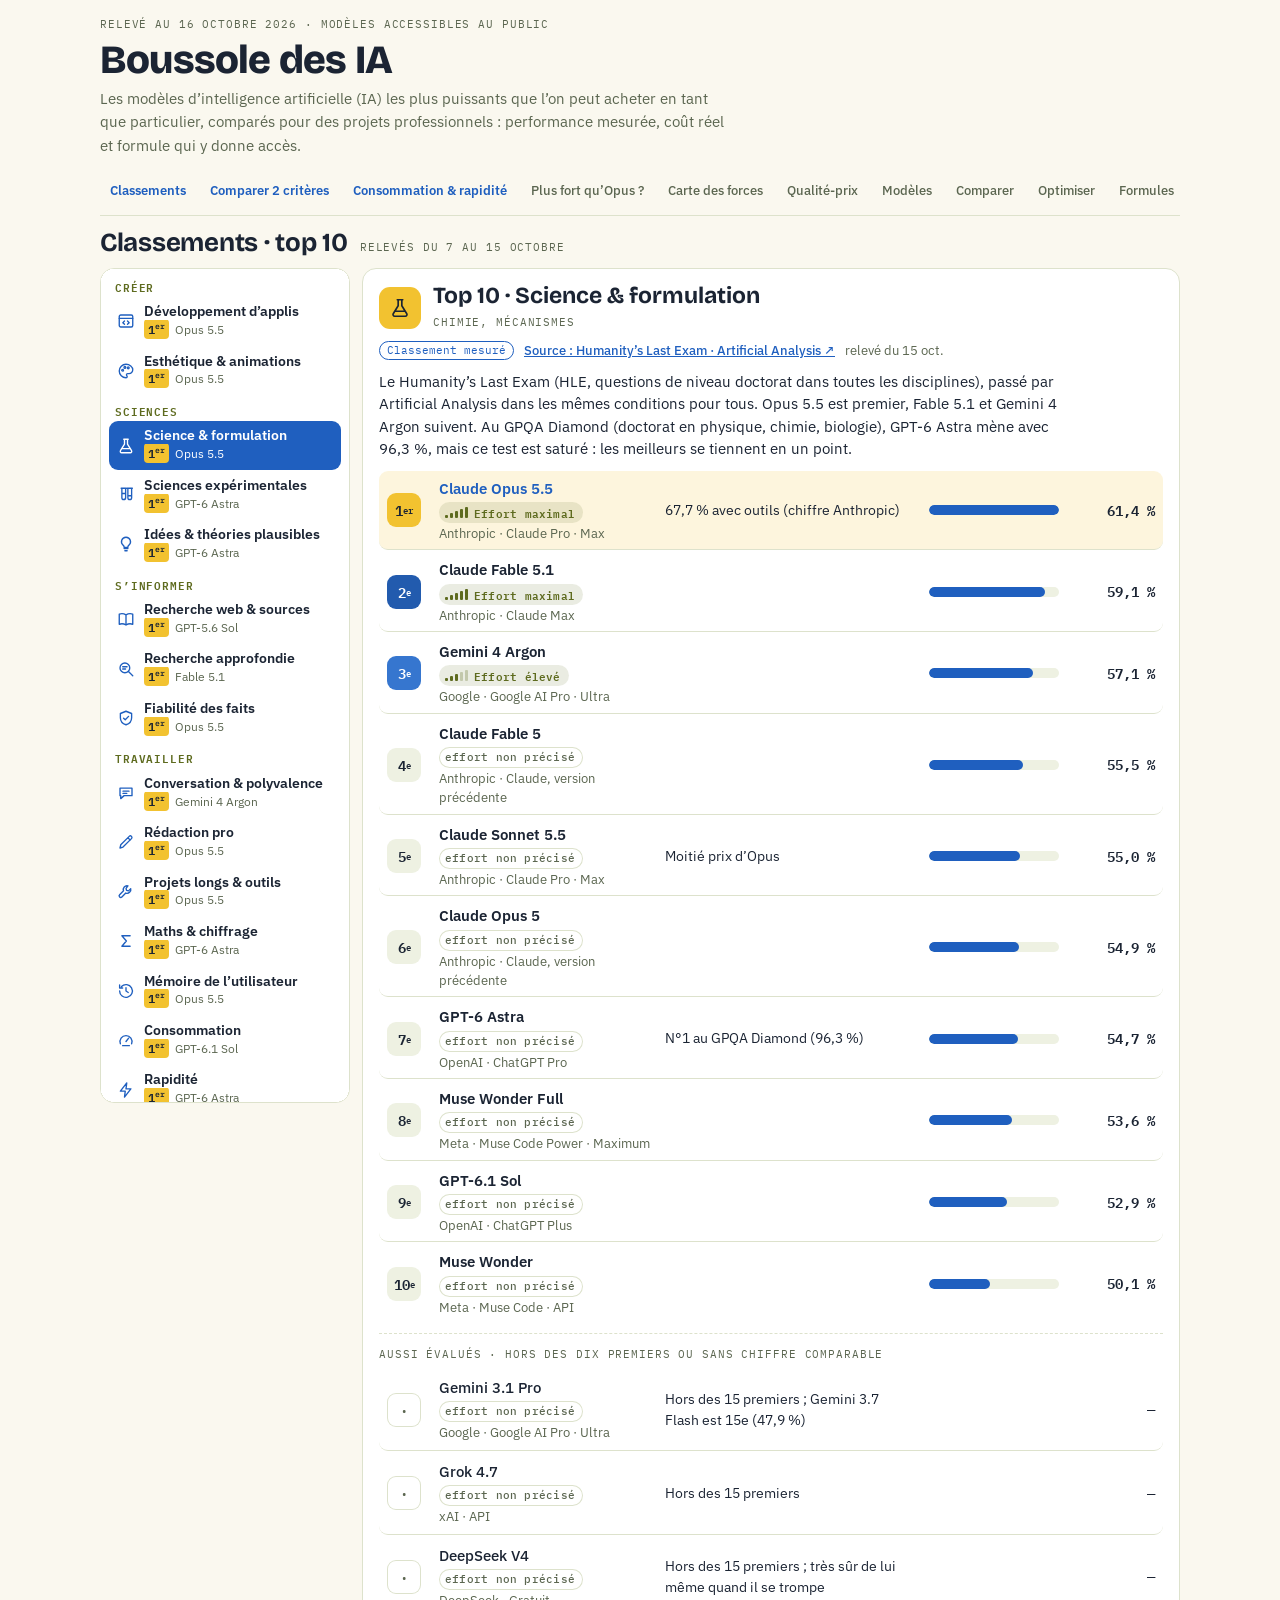
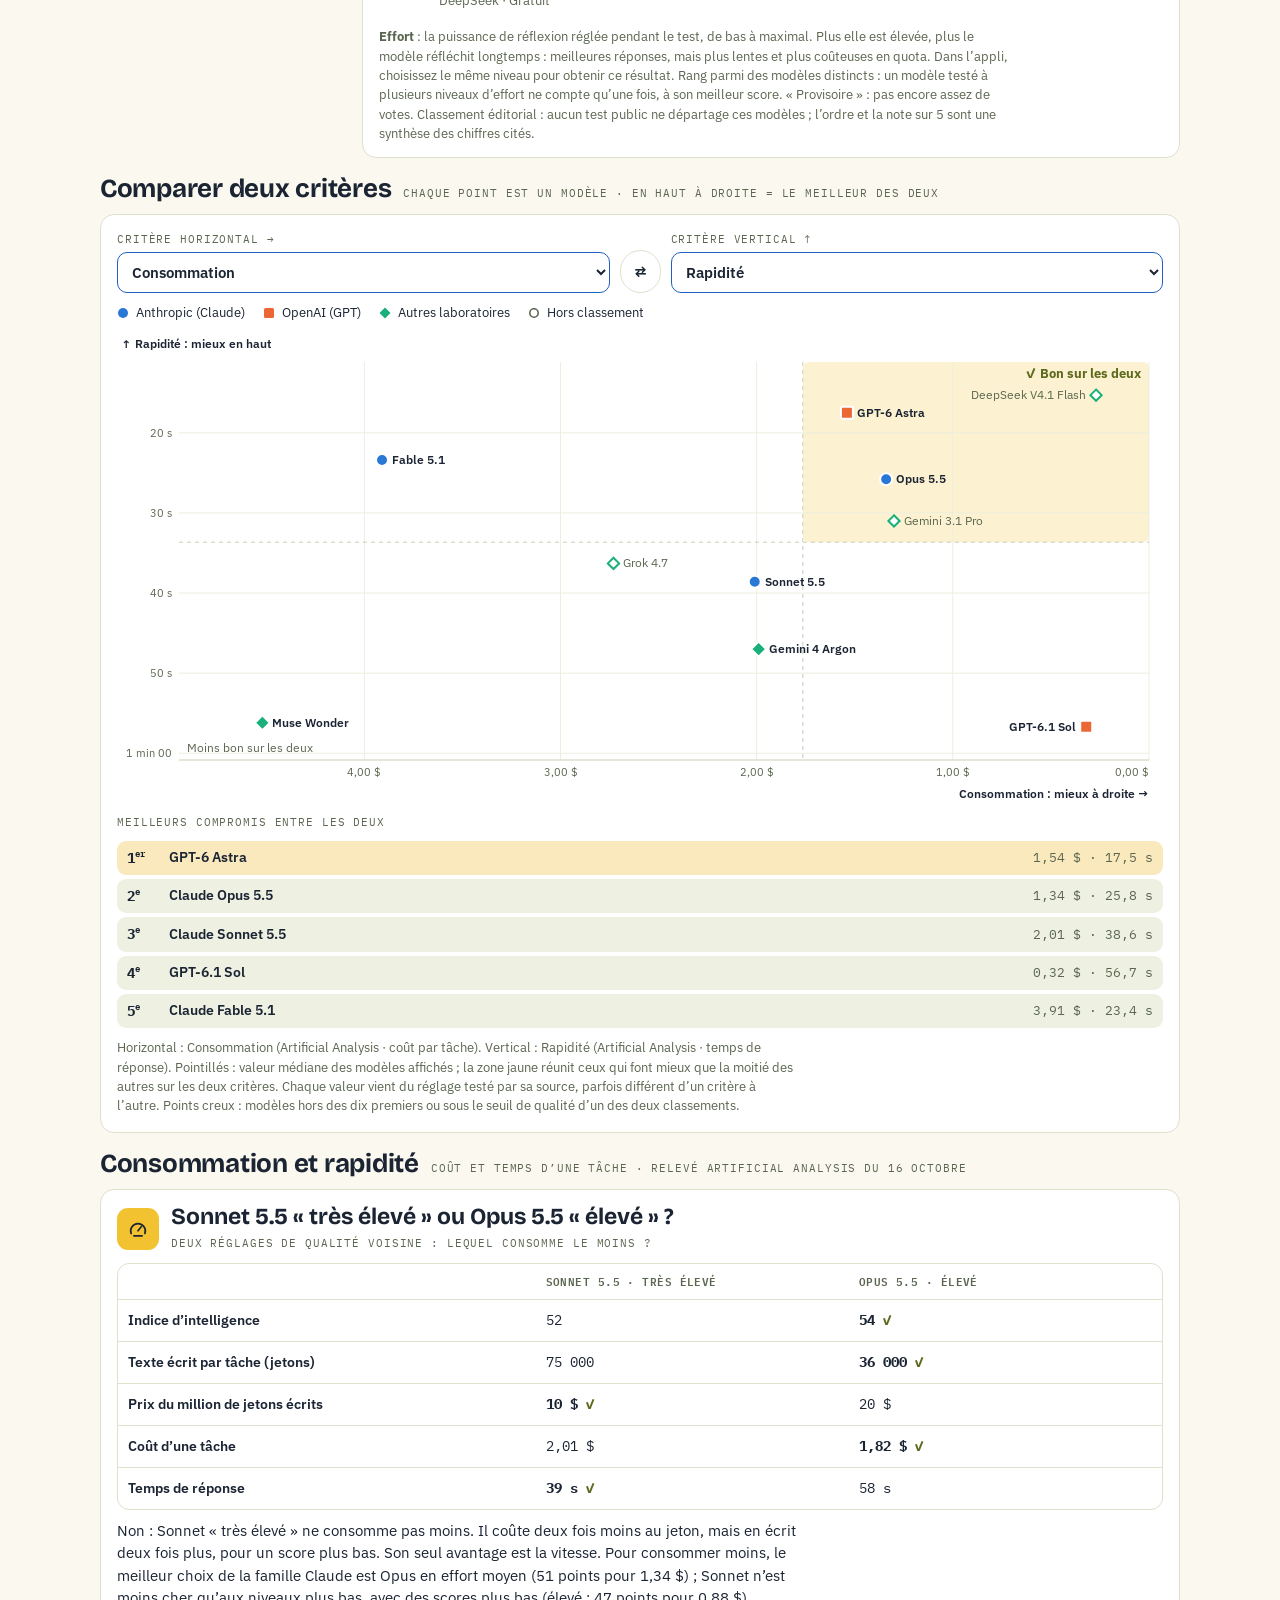
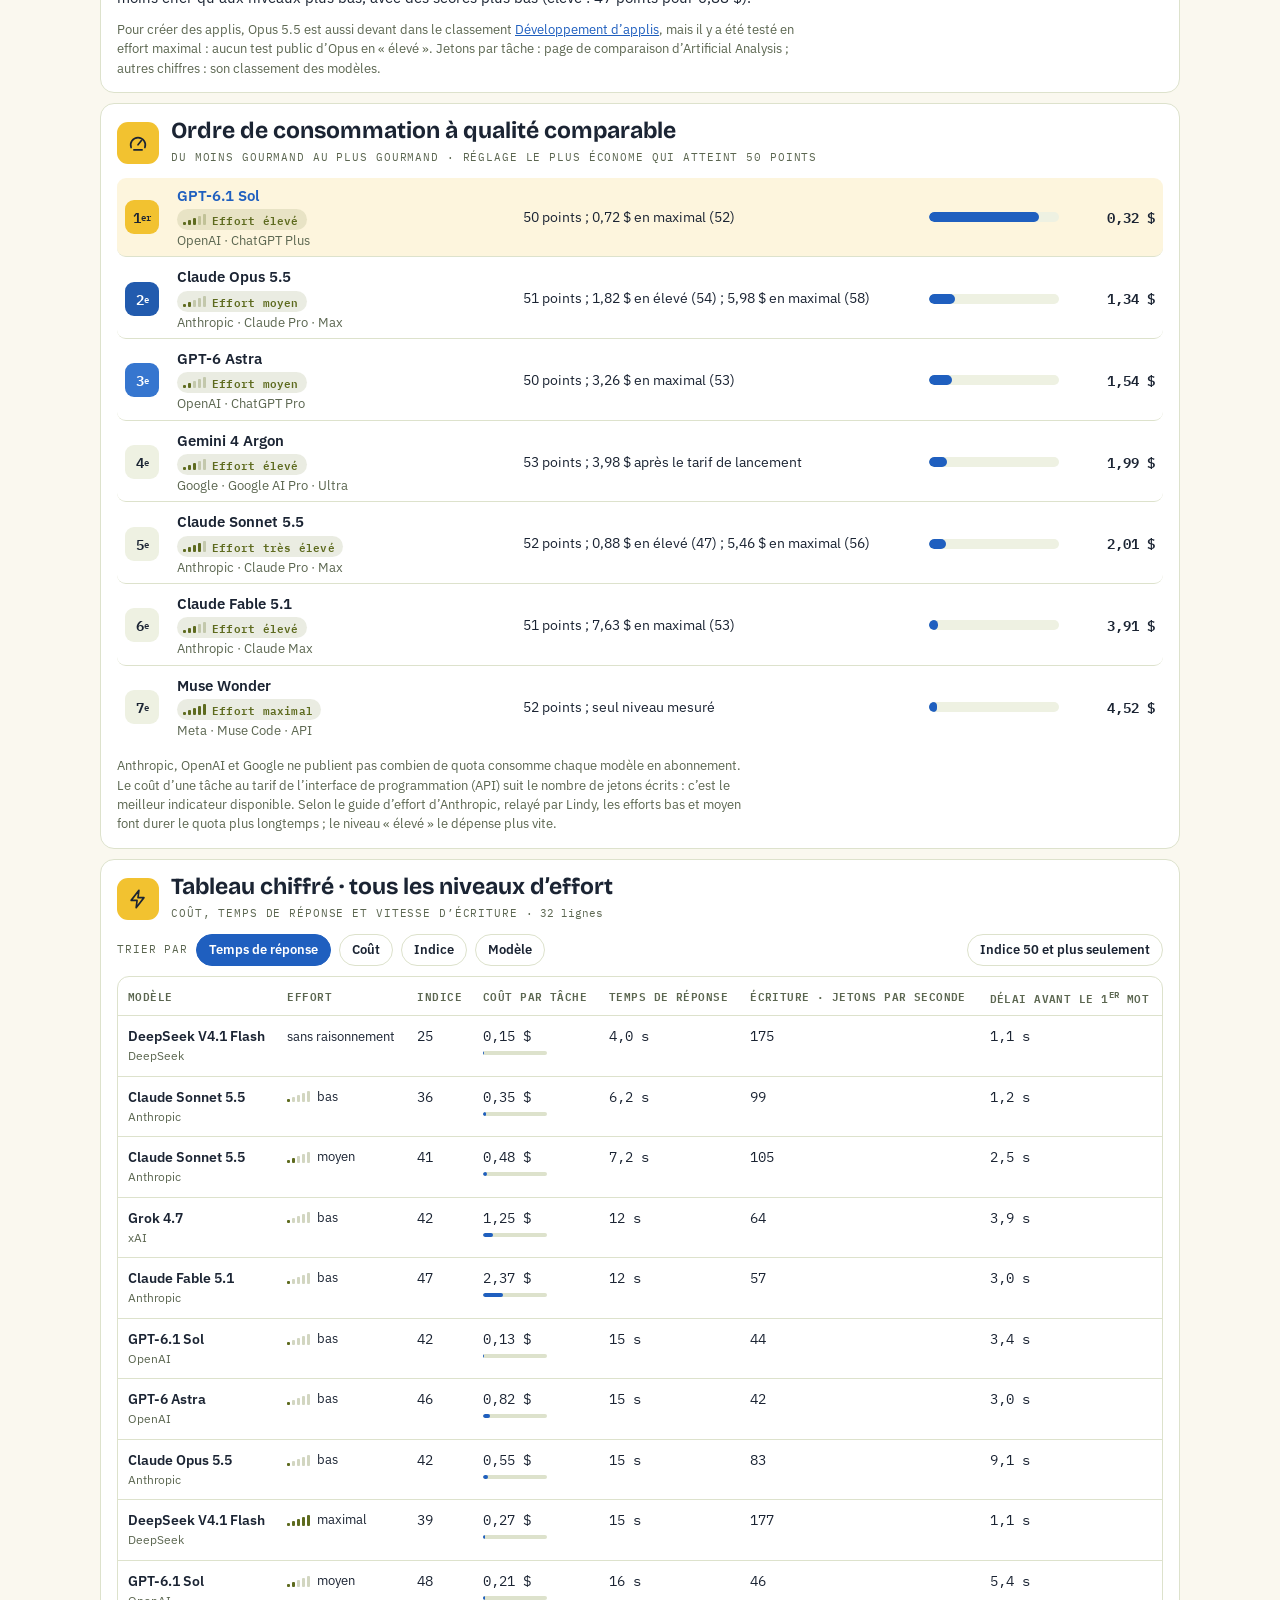
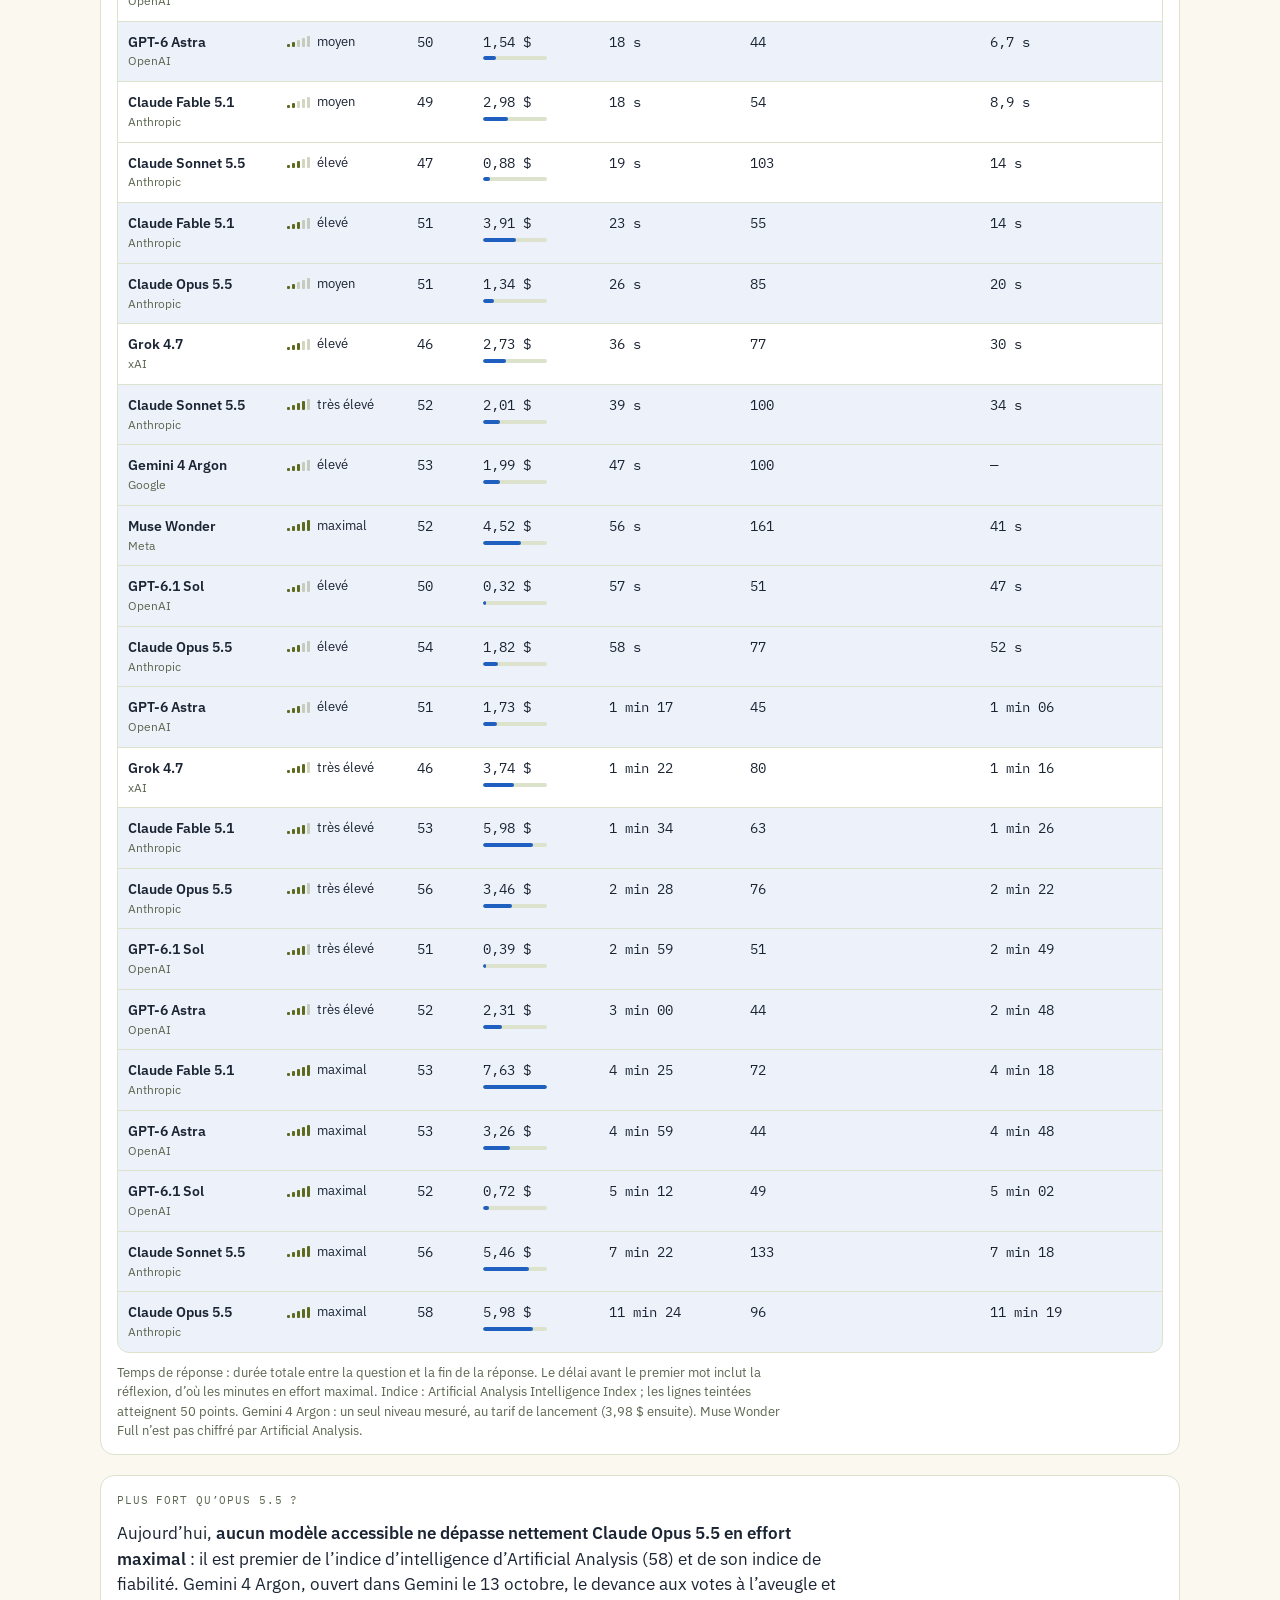
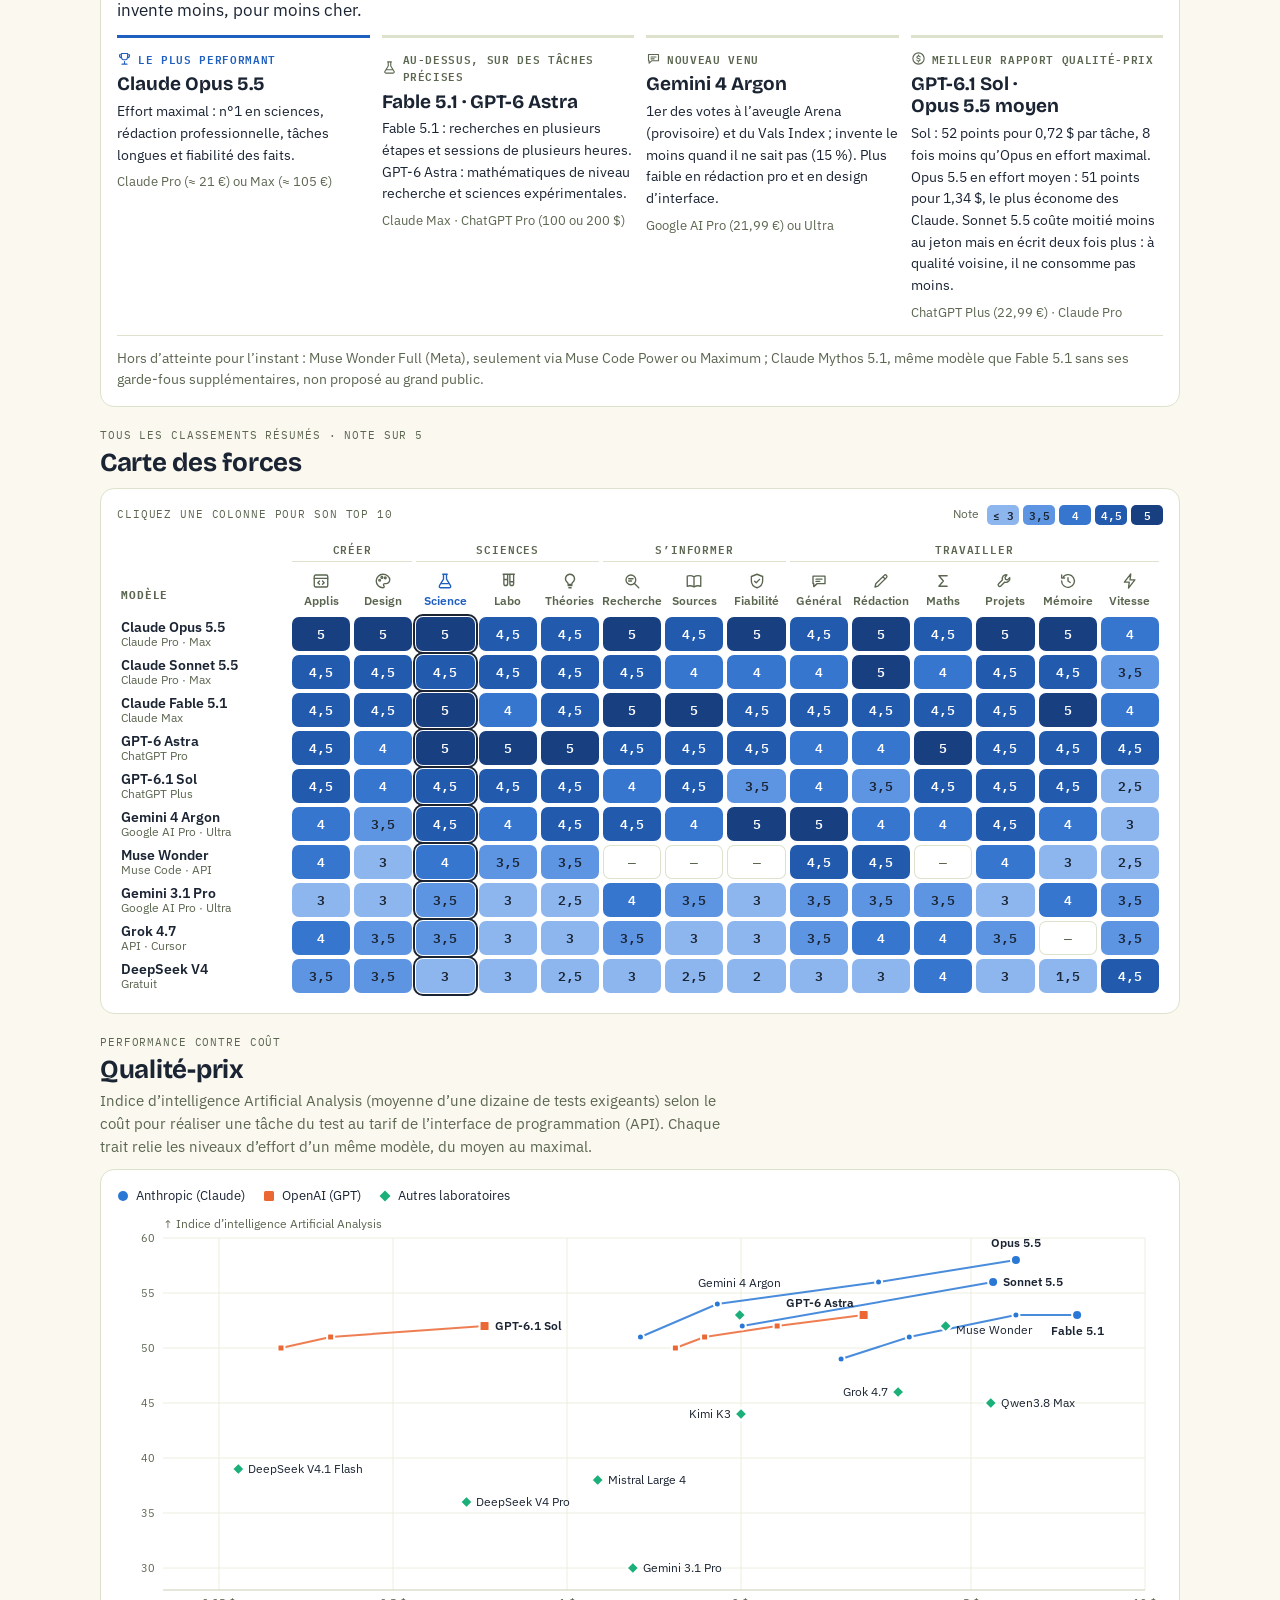
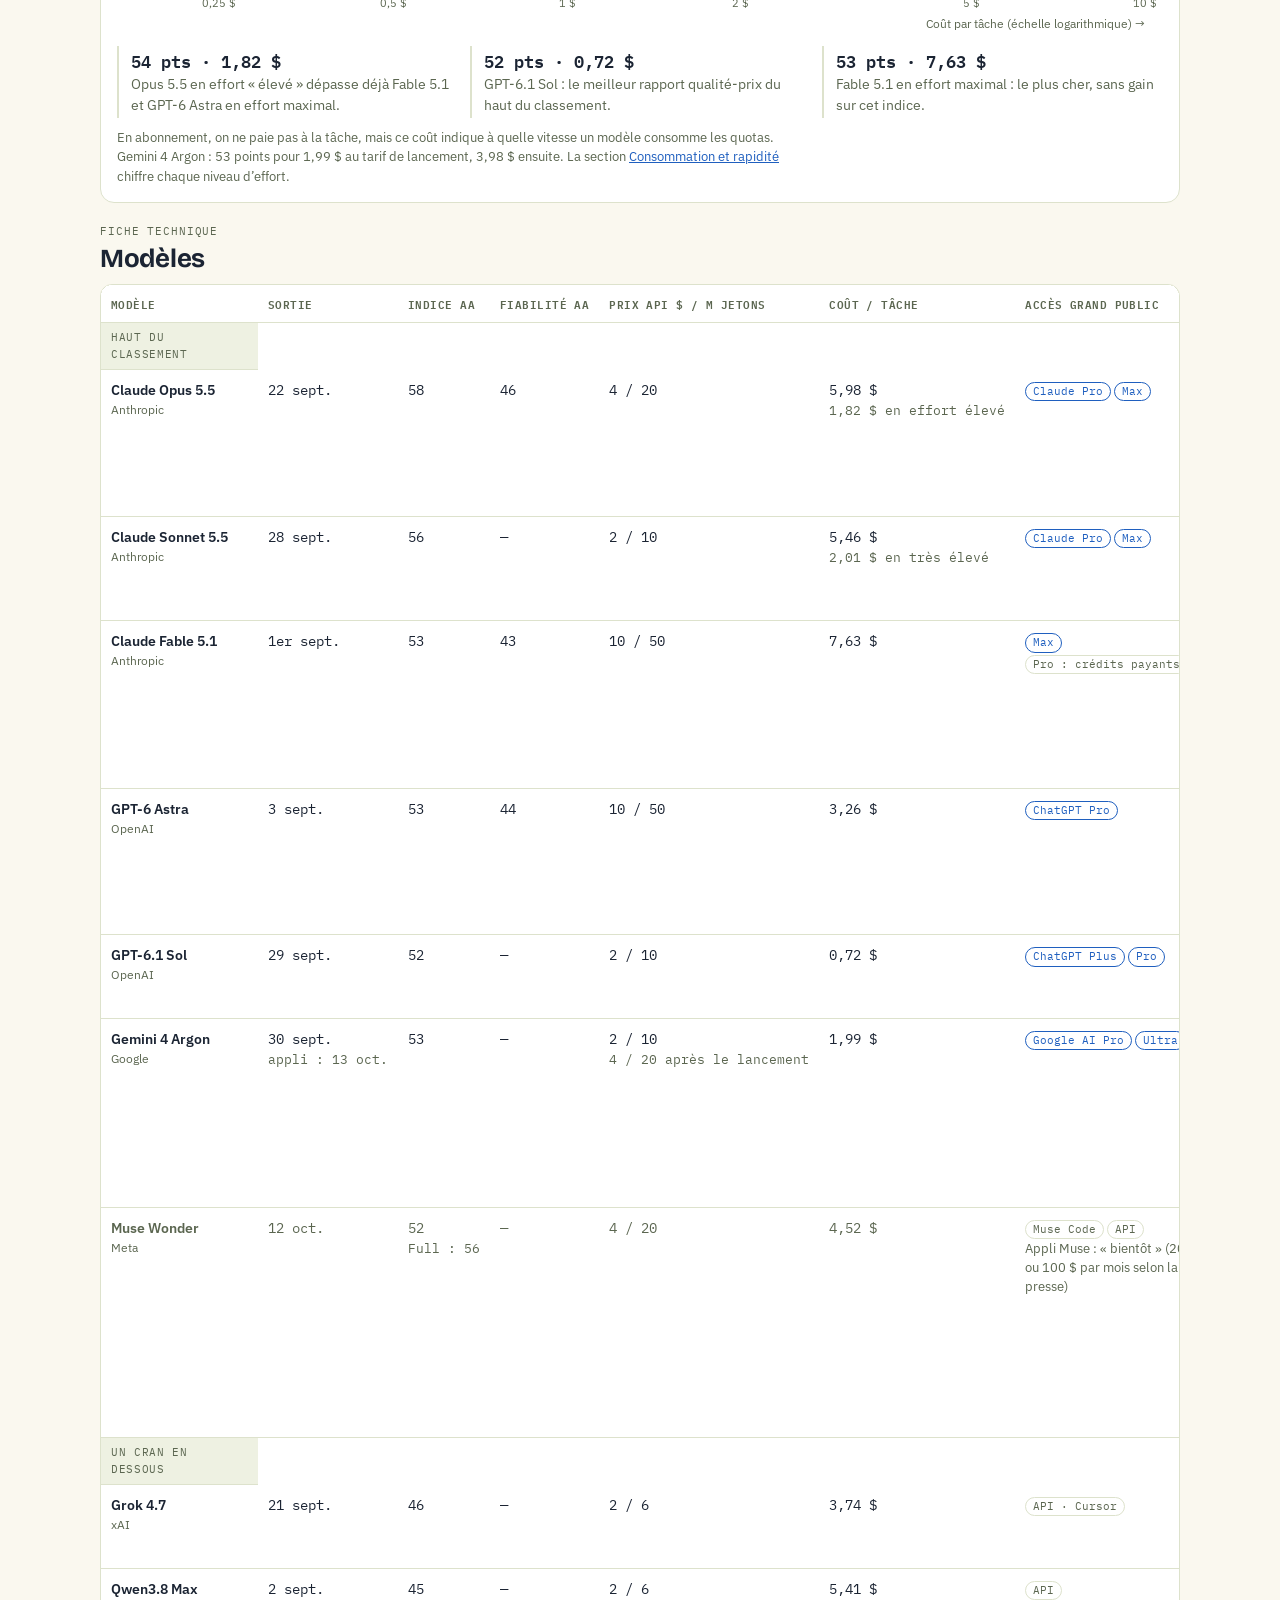
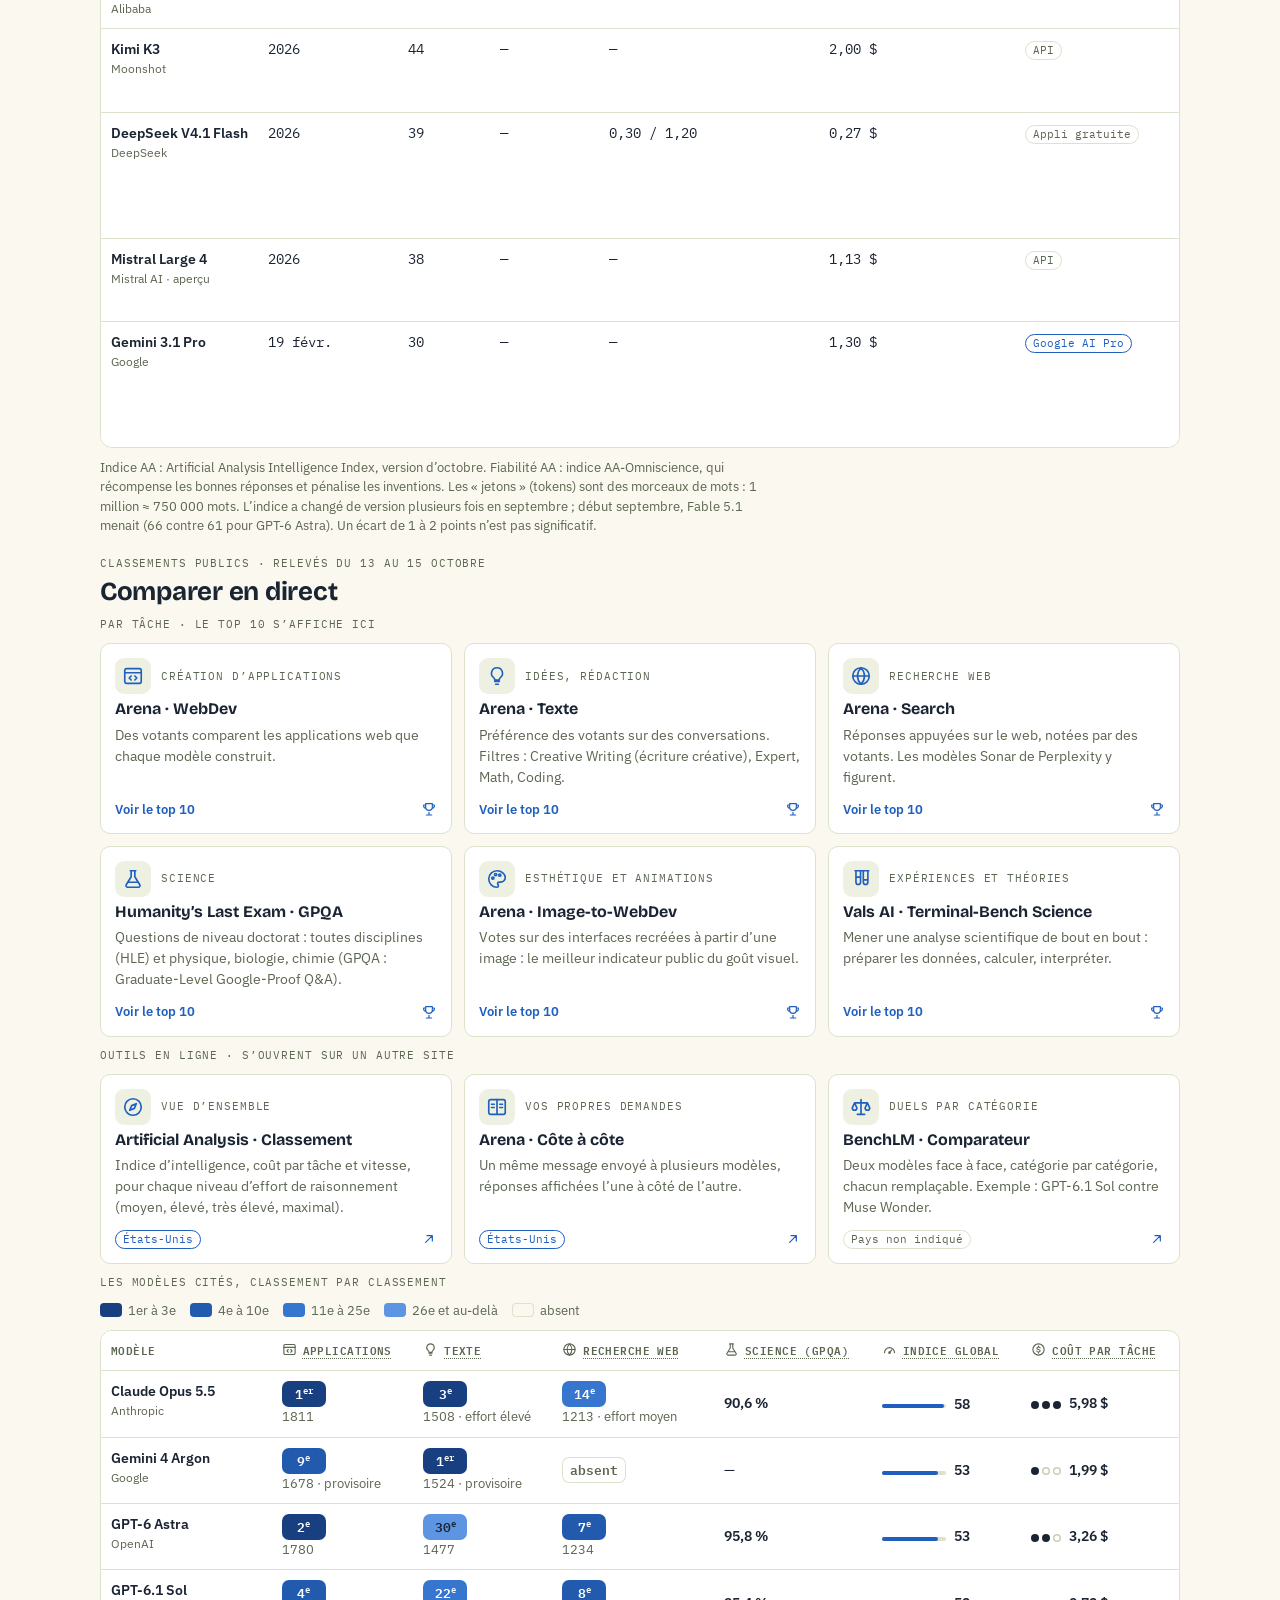
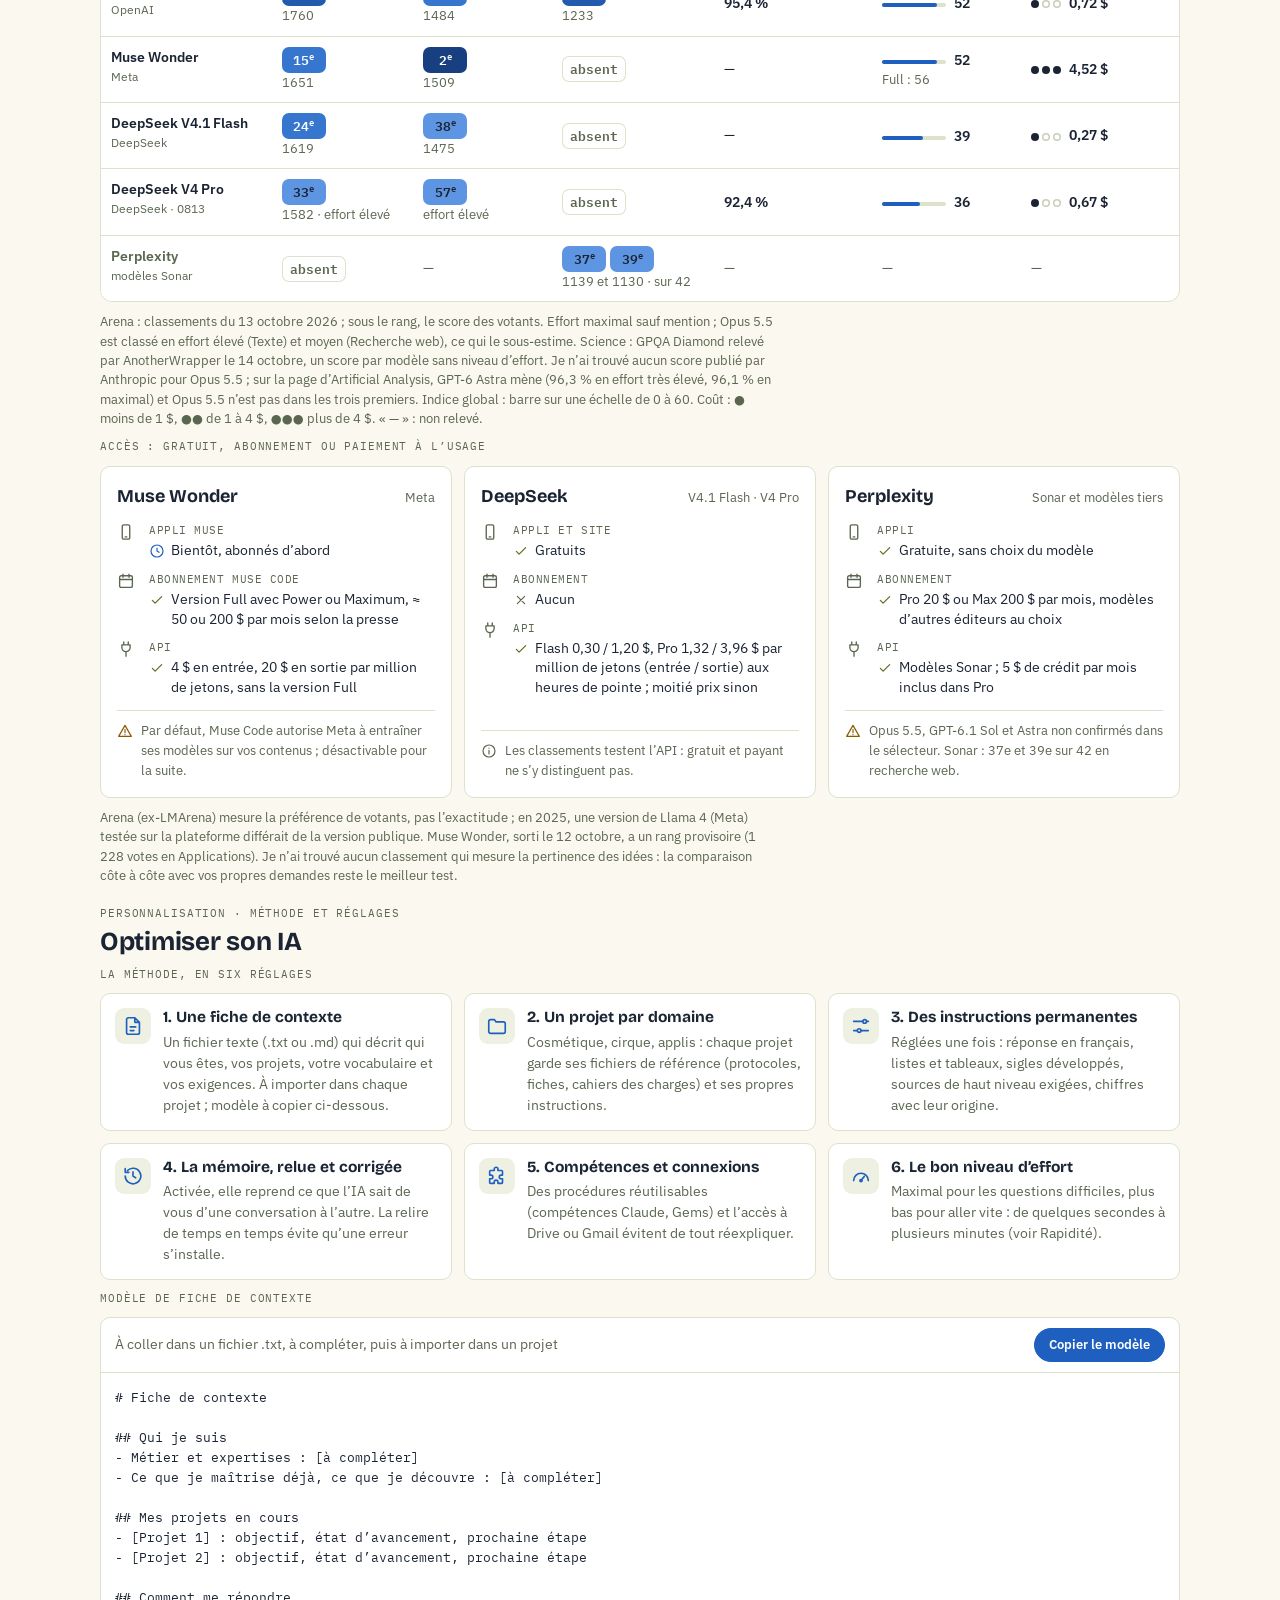
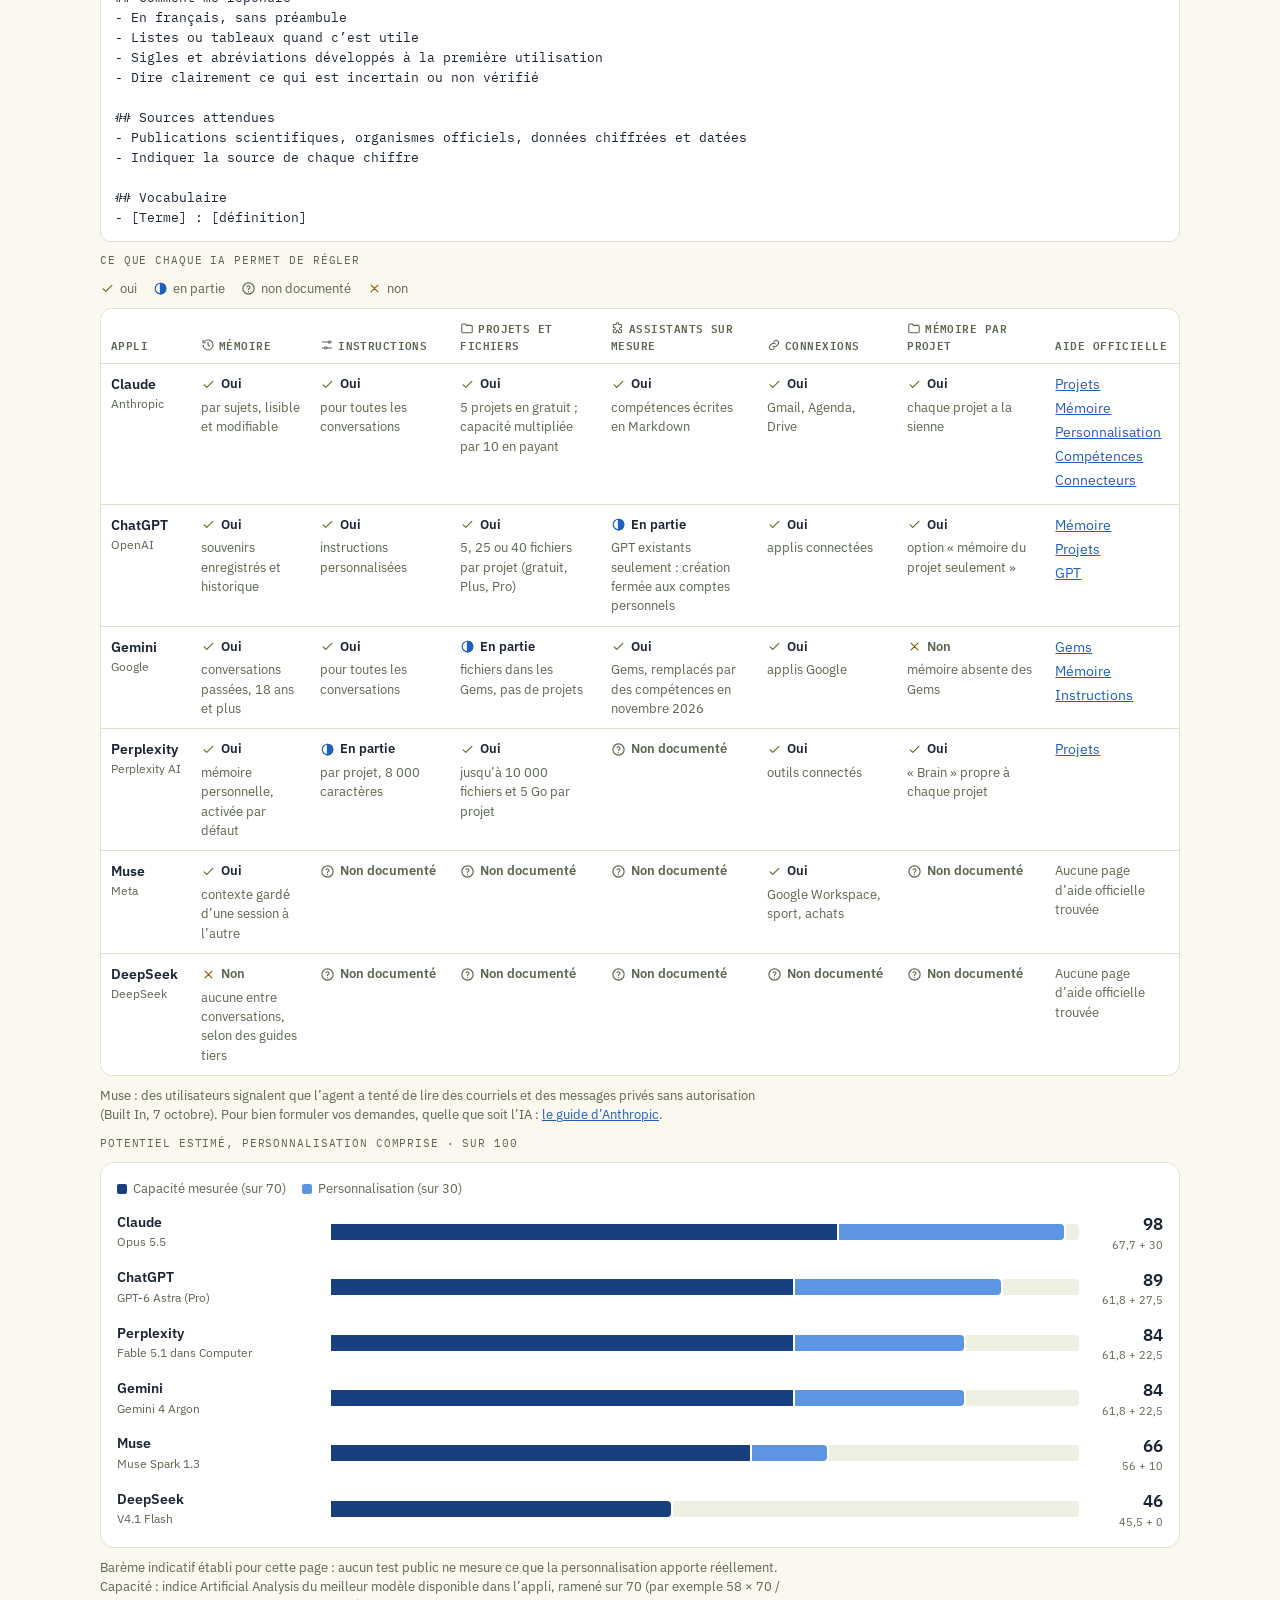
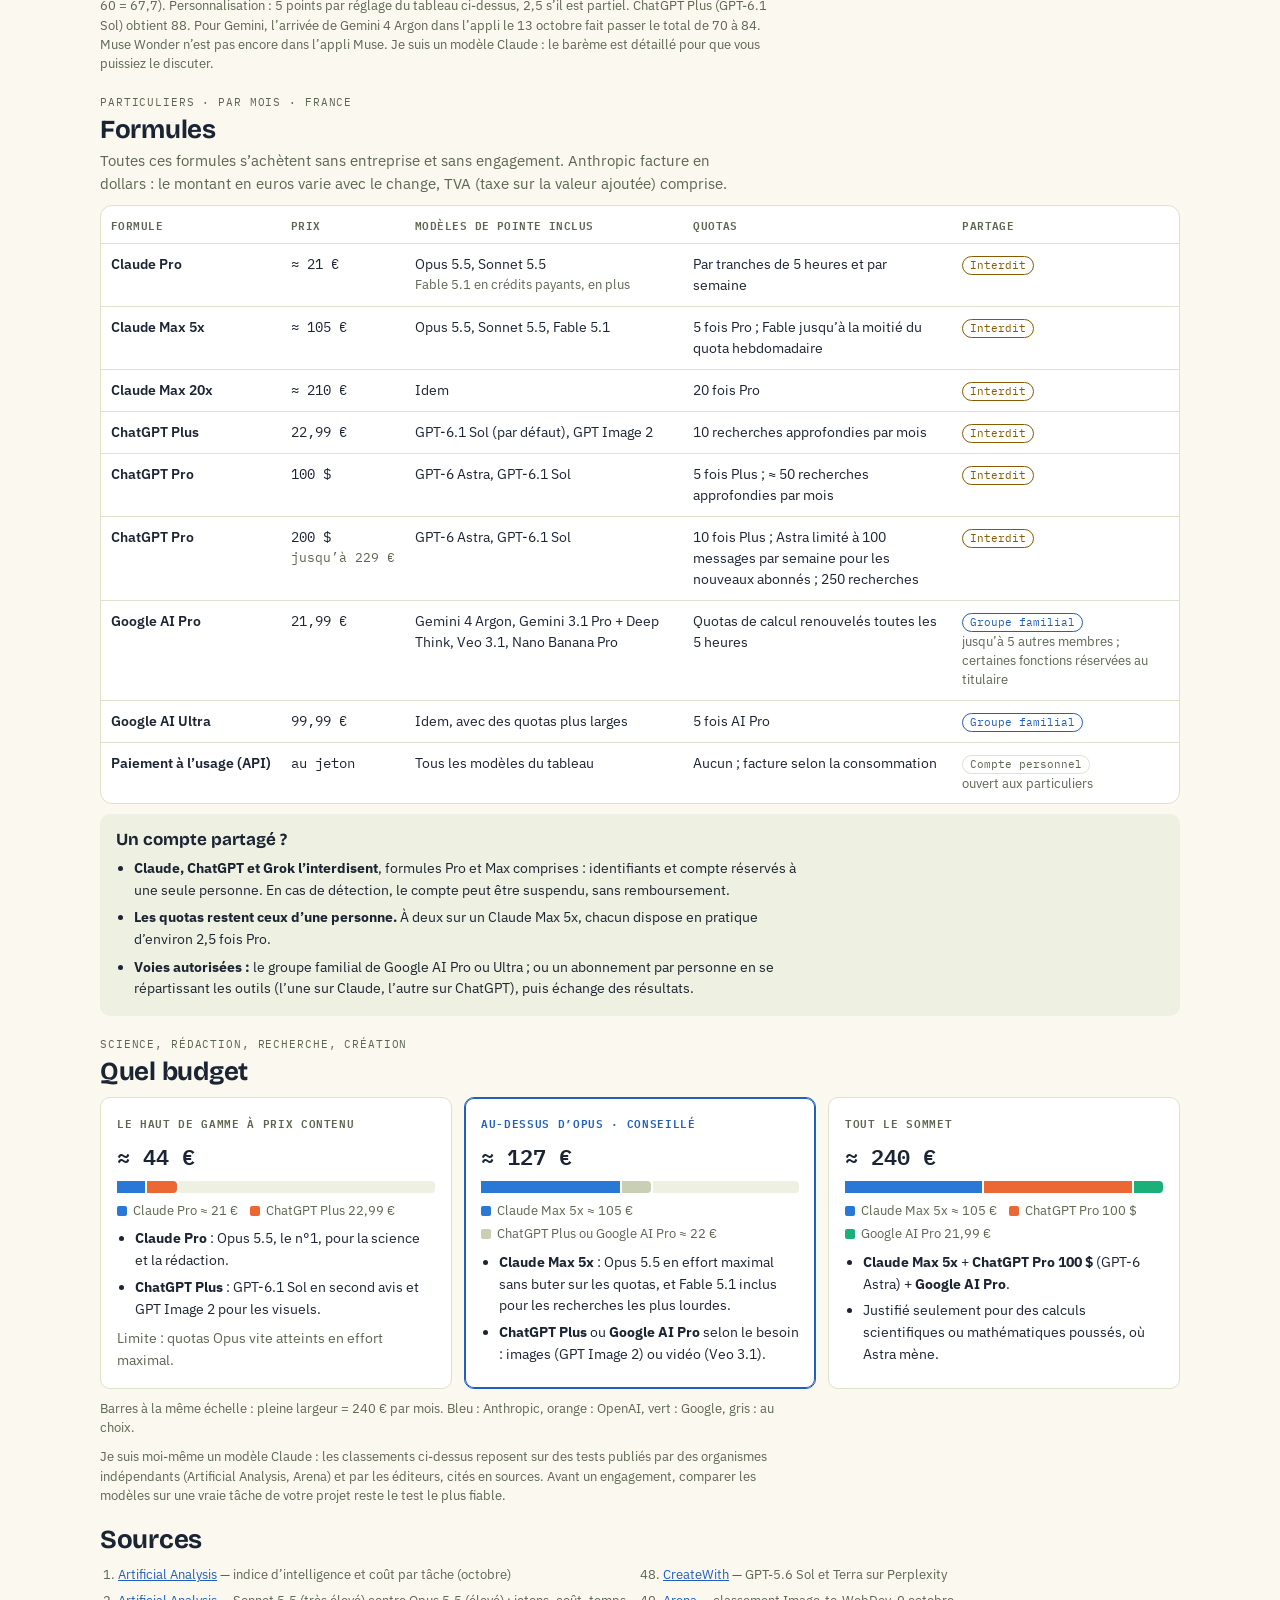
==== commit 07d0c7eb: "Boussole : comparateur à deux critères avec graphique Co-Authored-By: Claude Opus 5.5 <noreply@anthr" ====
--- a/boussole-ia/index.html
+++ b/boussole-ia/index.html
@@ -432,6 +432,23 @@
 .cs-eff .eg{height:11px}
 #csCount{font-family:var(--f-mono);text-transform:none;letter-spacing:0}
 @media (max-width:560px){.sortb.flt{margin-left:0}}
+
+#duo{padding-top:14px}
+.duoctl{display:flex;flex-wrap:wrap;align-items:flex-end;gap:8px 10px}
+.duoctl label{display:flex;flex-direction:column;gap:4px;flex:1 1 200px;min-width:0}
+.duoctl select{font:inherit;font-size:14.5px;font-weight:600;color:var(--ink);background:var(--surface);border:1.5px solid var(--accent);border-radius:10px;padding:9px 10px;width:100%;cursor:pointer}
+#duoSwap{align-self:flex-end;padding:9px 13px;font-size:15px}
+#duoChart{position:relative}
+#duoChart svg{display:block;max-width:100%;height:auto}
+#duoChart .empty{padding:40px 8px;text-align:center;color:var(--muted);margin:0}
+.duobest{list-style:none;margin:0;padding:0;display:flex;flex-direction:column;gap:4px}
+.duobest li{display:grid;grid-template-columns:34px minmax(0,1fr) auto;gap:8px;align-items:center;font-size:14px;padding:6px 10px;border-radius:9px;background:var(--surface-2)}
+.duobest li:first-child{background:color-mix(in oklab,var(--hi) 38%,var(--surface))}
+.duobest .rn{font-family:var(--f-mono);font-weight:700}
+.duobest .rn sup{font-size:9px}
+.duobest .nn{font-weight:600;overflow:hidden;text-overflow:ellipsis;white-space:nowrap}
+.duobest .vv{font-family:var(--f-mono);font-size:12.5px;color:var(--muted);white-space:nowrap}
+@media (max-width:560px){#duoSwap{order:3;flex:0 0 auto}}
 </style>
 </head>
 <body>
@@ -489,6 +506,7 @@
 <nav class="anchors" aria-label="Sections">
   <div class="scroller">
     <a href="#classements" class="hl">Classements</a>
+    <a href="#duo" class="hl">Comparer 2 critères</a>
     <a href="#conso" class="hl">Consommation &amp; rapidité</a>
     <a href="#reponse">Plus fort qu’Opus ?</a>
     <a href="#usage">Carte des forces</a>
@@ -517,6 +535,27 @@
     <p class="legend"><b>Effort</b> : la puissance de réflexion réglée pendant le test, de bas à maximal. Plus elle est élevée, plus le modèle réfléchit longtemps : meilleures réponses, mais plus lentes et plus coûteuses en quota. Dans l’appli, choisissez le même niveau pour obtenir ce résultat. Rang parmi des modèles distincts : un modèle testé à plusieurs niveaux d’effort ne compte qu’une fois, à son meilleur score. « Provisoire » : pas encore assez de votes. Classement éditorial : aucun test public ne départage ces modèles ; l’ordre et la note sur 5 sont une synthèse des chiffres cités.</p>
   </div>
 </div>
+</section>
+
+<section id="duo" aria-label="Comparer deux critères">
+  <div class="head row"><h2>Comparer deux critères</h2><span class="eyebrow">chaque point est un modèle · en haut à droite = le meilleur des deux</span></div>
+  <div class="chartbox">
+    <div class="duoctl">
+      <label><span class="eyebrow">Critère horizontal →</span><select id="duoX"></select></label>
+      <button type="button" class="sortb" id="duoSwap" aria-label="Inverser les deux critères">⇄</button>
+      <label><span class="eyebrow">Critère vertical ↑</span><select id="duoY"></select></label>
+    </div>
+    <div class="keys" aria-hidden="true">
+      <span><svg width="12" height="12"><circle cx="6" cy="6" r="5" fill="var(--s1)"/></svg>Anthropic (Claude)</span>
+      <span><svg width="12" height="12"><rect x="1" y="1" width="10" height="10" rx="1.5" fill="var(--s2)"/></svg>OpenAI (GPT)</span>
+      <span><svg width="12" height="12"><path d="M6 0.5 L11.5 6 L6 11.5 L0.5 6 Z" fill="var(--s3)"/></svg>Autres laboratoires</span>
+      <span><svg width="12" height="12"><circle cx="6" cy="6" r="4.2" fill="none" stroke="var(--muted)" stroke-width="1.6"/></svg>Hors classement</span>
+    </div>
+    <div id="duoChart" role="img"></div>
+    <span class="eyebrow">Meilleurs compromis entre les deux</span>
+    <ol class="duobest" id="duoBest"></ol>
+    <p class="note" id="duoNote"></p>
+  </div>
 </section>
 
 <section id="conso" aria-label="Consommation et rapidité">
@@ -1801,6 +1840,95 @@
 }
 draw();
 let rt; window.addEventListener('resize',()=>{clearTimeout(rt);rt=setTimeout(draw,120);});
+
+/* ---------- comparer deux critères ---------- */
+(function(){
+  const sx=$('duoX'), sy=$('duoY'), box=$('duoChart'), best=$('duoBest'), note=$('duoNote');
+  if(!box) return;
+  TG.forEach(([name,keys])=>[sx,sy].forEach(sel=>{
+    const og=document.createElement('optgroup'); og.label=name;
+    keys.forEach(k=>{ const t=T.find(x=>x.k===k); if(!t) return; const o=document.createElement('option'); o.value=k; o.textContent=t.label; og.appendChild(o); });
+    sel.appendChild(og);
+  }));
+  const ok=k=>T.some(t=>t.k===k);
+  sx.value=ok(store('duo-x'))?store('duo-x'):'conso'; sy.value=ok(store('duo-y'))?store('duo-y'):'speed';
+  const grp=l=>l==='Anthropic'?'a':l==='OpenAI'?'o':'x';
+  const val=(t,i)=>t.kind==='editorial'?i.s:i.v;
+  const inv=t=>t.kind!=='editorial'&&!!t.inv;
+  const fv=(t,v)=>t.kind==='editorial'?fmt(v)+'/5':fmtVal(v,t.unit);
+  const nm=m=>m.replace(/^Claude /,'');
+  const tt=document.createElement('div'); tt.className='tt'; tt.hidden=true; box.appendChild(tt);
+  function ticks(lo,hi,n){
+    const raw=(hi-lo)/(n||4), p=Math.pow(10,Math.floor(Math.log10(raw))), f=raw/p, st=(f<1.5?1:f<3?2:f<7?5:10)*p, out=[];
+    for(let v=Math.ceil(lo/st)*st; v<=hi+1e-9; v+=st) out.push(+v.toFixed(6));
+    return out;
+  }
+  function msg(t){ const d=document.createElement('p'); d.className='empty'; d.textContent=t; box.appendChild(d); note.textContent=''; box.setAttribute('aria-label',t); }
+  function render(){
+    store('duo-x',sx.value); store('duo-y',sy.value);
+    const tx=T.find(t=>t.k===sx.value), ty=T.find(t=>t.k===sy.value);
+    box.querySelectorAll('svg,.empty').forEach(e=>e.remove()); best.innerHTML=''; tt.hidden=true;
+    if(tx===ty){ msg('Choisissez deux critères différents.'); return; }
+    const mx=new Map(); tx.items.forEach(i=>{ const v=val(tx,i); if(v!=null&&!mx.has(i.m)) mx.set(i.m,i); });
+    const Pt=[], seen=new Set();
+    ty.items.forEach(i=>{ const v=val(ty,i), ix=mx.get(i.m); if(v!=null&&ix&&!seen.has(i.m)){ seen.add(i.m); Pt.push({m:i.m,lab:i.lab,x:val(tx,ix),y:v,ix:ix,iy:i,nr:ix.nr||i.nr}); } });
+    if(Pt.length<3){ msg('Moins de trois modèles sont évalués sur ces deux critères : choisissez-en un autre.'); return; }
+    const dom=(a,t)=>{ let lo=Math.min(...a), hi=Math.max(...a); const pad=(hi-lo)*0.1||1; const l0=lo; lo-=pad; hi+=pad; if(l0>=0&&lo<0) lo=0; if(t.kind==='editorial') hi=Math.min(hi,5.25); return [lo,hi]; };
+    const [xlo,xhi]=dom(Pt.map(p=>p.x),tx), [ylo,yhi]=dom(Pt.map(p=>p.y),ty);
+    const W=Math.max(box.clientWidth,300), H=W<560?Math.round(W*1.05):Math.min(470,Math.round(W*0.56));
+    const m={l:W<560?52:62,r:14,t:28,b:44}, pw=W-m.l-m.r, ph=H-m.t-m.b;
+    const nx=v=>inv(tx)?(xhi-v)/(xhi-xlo):(v-xlo)/(xhi-xlo), ny=v=>inv(ty)?(yhi-v)/(yhi-ylo):(v-ylo)/(yhi-ylo);
+    const X=v=>m.l+nx(v)*pw, Y=v=>m.t+(1-ny(v))*ph;
+    const svg=el('svg',{viewBox:'0 0 '+W+' '+H,width:W,height:H}); box.insertBefore(svg,tt);
+    const med=a=>{ const b=[...a].sort((p,q)=>p-q), k=b.length>>1; return b.length%2?b[k]:(b[k-1]+b[k])/2; };
+    const cx=X(med(Pt.map(p=>p.x))), cy=Y(med(Pt.map(p=>p.y)));
+    const g=el('g',{},svg);
+    el('rect',{x:cx,y:m.t,width:W-m.r-cx,height:cy-m.t,fill:'var(--hi)',opacity:.22,rx:6},g);
+    ticks(Math.min(xlo,xhi),Math.max(xlo,xhi),W<560?3:4).forEach(v=>{ const x=X(v); if(x<m.l-1||x>W-m.r+1) return;
+      el('line',{x1:x,x2:x,y1:m.t,y2:H-m.b,stroke:'var(--grid)','stroke-width':1},g);
+      const t=el('text',{x:x,y:H-m.b+16,'text-anchor':x>W-m.r-26?'end':x<m.l+26?'start':'middle','font-size':11,fill:'var(--muted)'},g); t.textContent=fv(tx,v); });
+    ticks(Math.min(ylo,yhi),Math.max(ylo,yhi)).forEach(v=>{ const y=Y(v); if(y<m.t-1||y>H-m.b+1) return;
+      el('line',{x1:m.l,x2:W-m.r,y1:y,y2:y,stroke:'var(--grid)','stroke-width':1},g);
+      const t=el('text',{x:m.l-7,y:y+4,'text-anchor':'end','font-size':11,fill:'var(--muted)'},g); t.textContent=fv(ty,v); });
+    el('line',{x1:cx,x2:cx,y1:m.t,y2:H-m.b,stroke:'var(--axis)','stroke-dasharray':'4 4'},g);
+    el('line',{x1:m.l,x2:W-m.r,y1:cy,y2:cy,stroke:'var(--axis)','stroke-dasharray':'4 4'},g);
+    el('line',{x1:m.l,x2:W-m.r,y1:H-m.b,y2:H-m.b,stroke:'var(--axis)'},g);
+    const q1=el('text',{x:W-m.r-8,y:m.t+16,'text-anchor':'end','font-size':12.5,'font-weight':700,fill:'var(--olive)'},g); q1.textContent='✓ Bon sur les deux';
+    const q3=el('text',{x:m.l+8,y:H-m.b-8,'text-anchor':'start','font-size':12,fill:'var(--muted)'},g); q3.textContent='Moins bon sur les deux';
+    const xt=el('text',{x:W-m.r,y:H-6,'text-anchor':'end','font-size':11.5,'font-weight':600,fill:'var(--ink)'},g); xt.textContent=TSHORT[tx.k]+' : mieux à droite →';
+    const yt=el('text',{x:m.l-m.l+4,y:14,'text-anchor':'start','font-size':11.5,'font-weight':600,fill:'var(--ink)'},g); yt.textContent='↑ '+TSHORT[ty.k]+' : mieux en haut';
+    const marks=el('g',{},svg), labels=el('g',{},svg), hits=el('g',{},svg), placed=[[W-m.r-130,m.t+2,W-m.r,m.t+20],[m.l,H-m.b-22,m.l+160,H-m.b]];
+    Pt.forEach(p=>{ p.s=(nx(p.x)+ny(p.y))/2; });
+    [...Pt].sort((a,b)=>b.s-a.s).forEach(p=>{
+      const px=X(p.x), py=Y(p.y), gr=grp(p.lab);
+      const mk=marker(marks,px,py,gr,p.nr?4.5:6);
+      if(p.nr){ mk.setAttribute('fill','var(--surface)'); mk.setAttribute('stroke',COL[gr]); mk.setAttribute('stroke-width',2); }
+      const label=nm(p.m), w=label.length*6.3+4, hgt=13;
+      const cand=[[10,4,'start'],[-10,4,'end'],[0,-11,'middle'],[0,19,'middle'],[10,-8,'start'],[-10,-8,'end'],[10,15,'start'],[-10,15,'end']];
+      const box_=c=>{ const x0=c[2]==='start'?px+c[0]:c[2]==='end'?px+c[0]-w:px-w/2; return [x0,py+c[1]-hgt+3,x0+w,py+c[1]+3]; };
+      const free=b=>b[0]>=2&&b[2]<=W-2&&b[1]>=m.t-4&&b[3]<=H-m.b+2&&!placed.some(q=>b[0]<q[2]&&b[2]>q[0]&&b[1]<q[3]&&b[3]>q[1])&&!Pt.some(o=>o!==p&&X(o.x)>b[0]-3&&X(o.x)<b[2]+3&&Y(o.y)>b[1]-3&&Y(o.y)<b[3]+3);
+      let c=cand.find(c=>free(box_(c)));
+      if(c){ placed.push(box_(c));
+        const t=el('text',{x:px+c[0],y:py+c[1],'text-anchor':c[2],'font-size':12,'font-weight':p.nr?400:600,fill:p.nr?'var(--muted)':'var(--ink)'},labels); t.textContent=label; }
+      const h=el('circle',{cx:px,cy:py,r:14,fill:'transparent',tabindex:0,role:'button','aria-label':p.m+' : '+tx.label+' '+fv(tx,p.x)+', '+ty.label+' '+fv(ty,p.y)},hits);
+      h.style.cursor='pointer';
+      const show=()=>{ tt.innerHTML='<b>'+p.m+'</b><br>'+TSHORT[tx.k]+' : '+fv(tx,p.x)+'<br>'+TSHORT[ty.k]+' : '+fv(ty,p.y)+(p.nr?'<br>Hors classement':'');
+        tt.style.left=Math.min(Math.max(px,70),W-70)+'px'; tt.style.top=py+'px'; tt.hidden=false; };
+      h.addEventListener('pointerenter',show); h.addEventListener('focus',show); h.addEventListener('click',show);
+      h.addEventListener('pointerleave',()=>tt.hidden=true); h.addEventListener('blur',()=>tt.hidden=true);
+    });
+    const top=[...Pt].filter(p=>!p.nr).sort((a,b)=>b.s-a.s).slice(0,5);
+    top.forEach((p,i)=>{ const li=document.createElement('li');
+      li.innerHTML='<span class="rn">'+ord(i+1)+'</span><span class="nn">'+p.m+'</span><span class="vv">'+fv(tx,p.x)+' · '+fv(ty,p.y)+'</span>'; best.appendChild(li); });
+    box.setAttribute('aria-label','Nuage de points : '+tx.label+' à l’horizontale, '+ty.label+' à la verticale. Meilleurs compromis : '+top.slice(0,3).map(p=>p.m).join(', ')+'.');
+    note.textContent='Horizontal : '+tx.label+' ('+(tx.kind==='mesure'?tx.src:'classement éditorial, note sur 5')+'). Vertical : '+ty.label+' ('+(ty.kind==='mesure'?ty.src:'classement éditorial, note sur 5')+'). Pointillés : valeur médiane des modèles affichés ; la zone jaune réunit ceux qui font mieux que la moitié des autres sur les deux critères. Chaque valeur vient du réglage testé par sa source, parfois différent d’un critère à l’autre. Points creux : modèles hors des dix premiers ou sous le seuil de qualité d’un des deux classements.';
+  }
+  sx.addEventListener('change',render); sy.addEventListener('change',render);
+  $('duoSwap').addEventListener('click',()=>{ const a=sx.value; sx.value=sy.value; sy.value=a; render(); });
+  let rr; window.addEventListener('resize',()=>{ clearTimeout(rr); rr=setTimeout(render,120); });
+  render();
+})();
+
 })();
 </script>
 
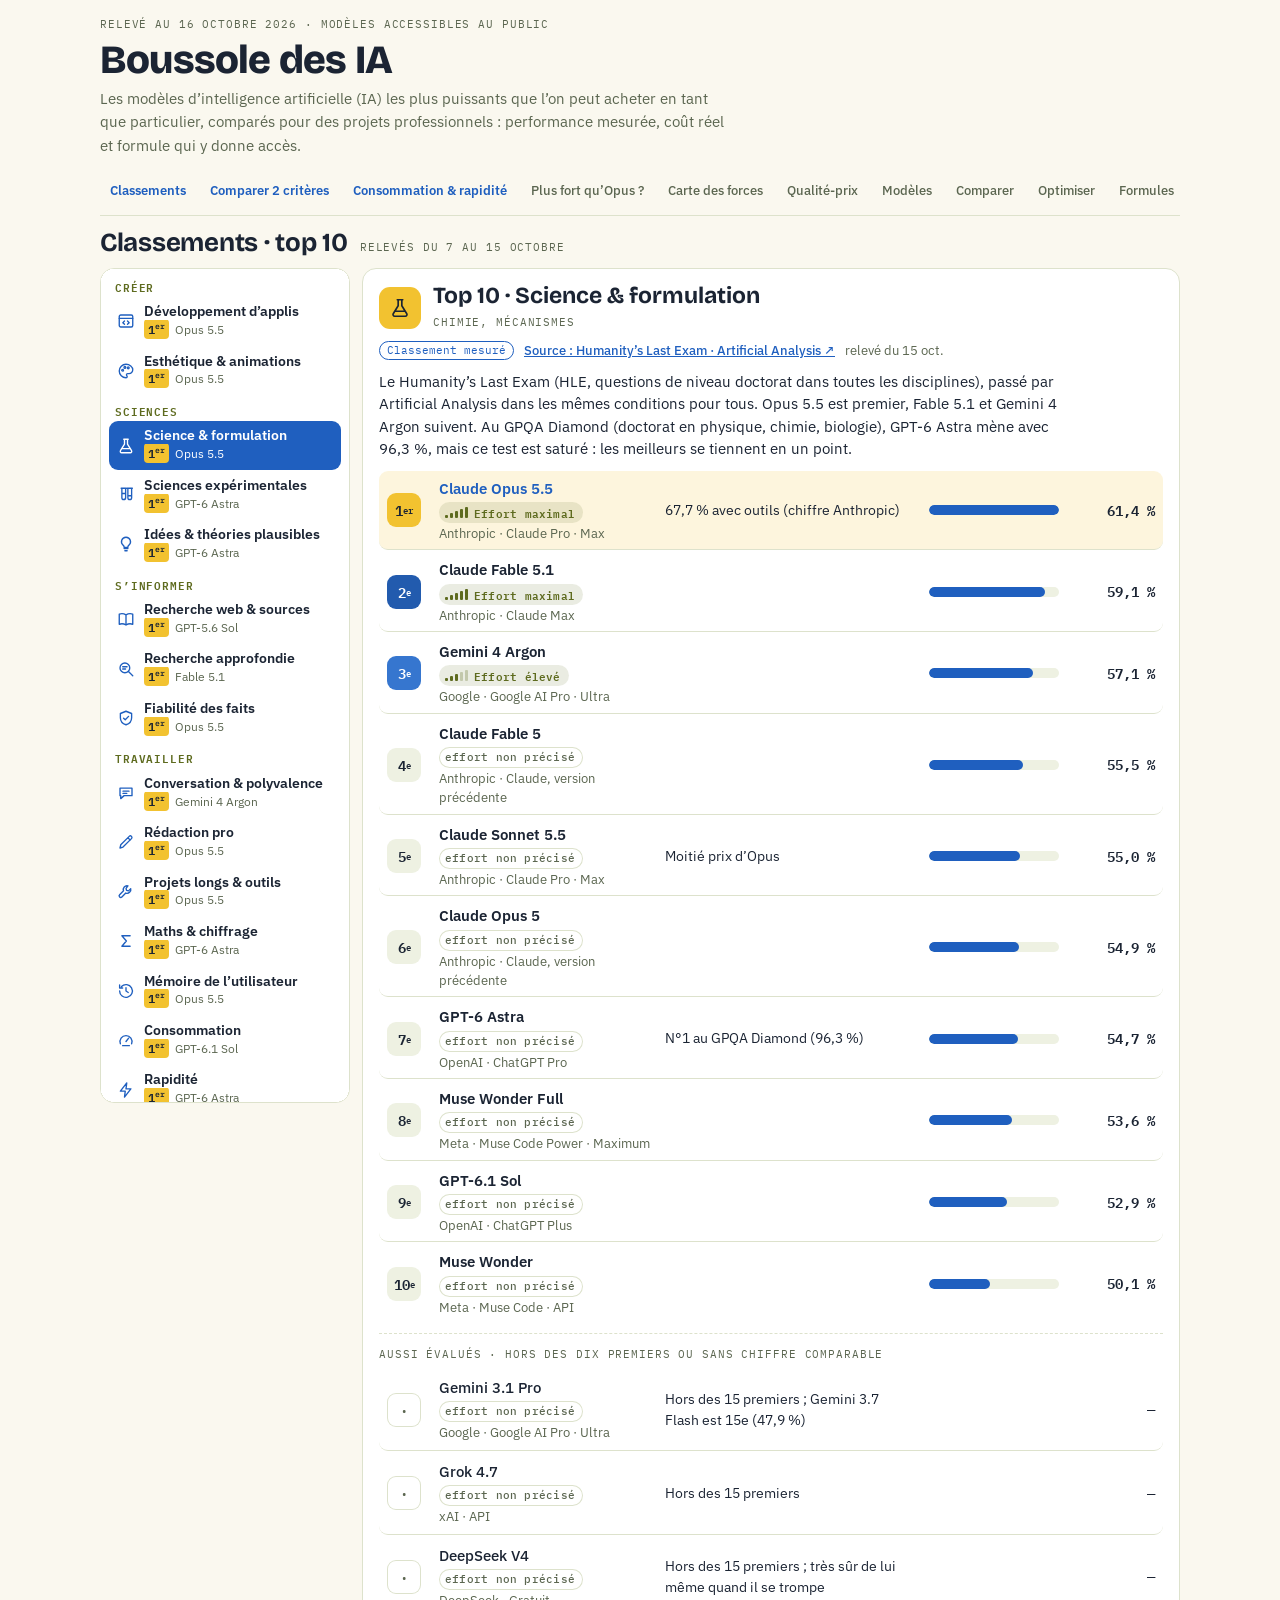
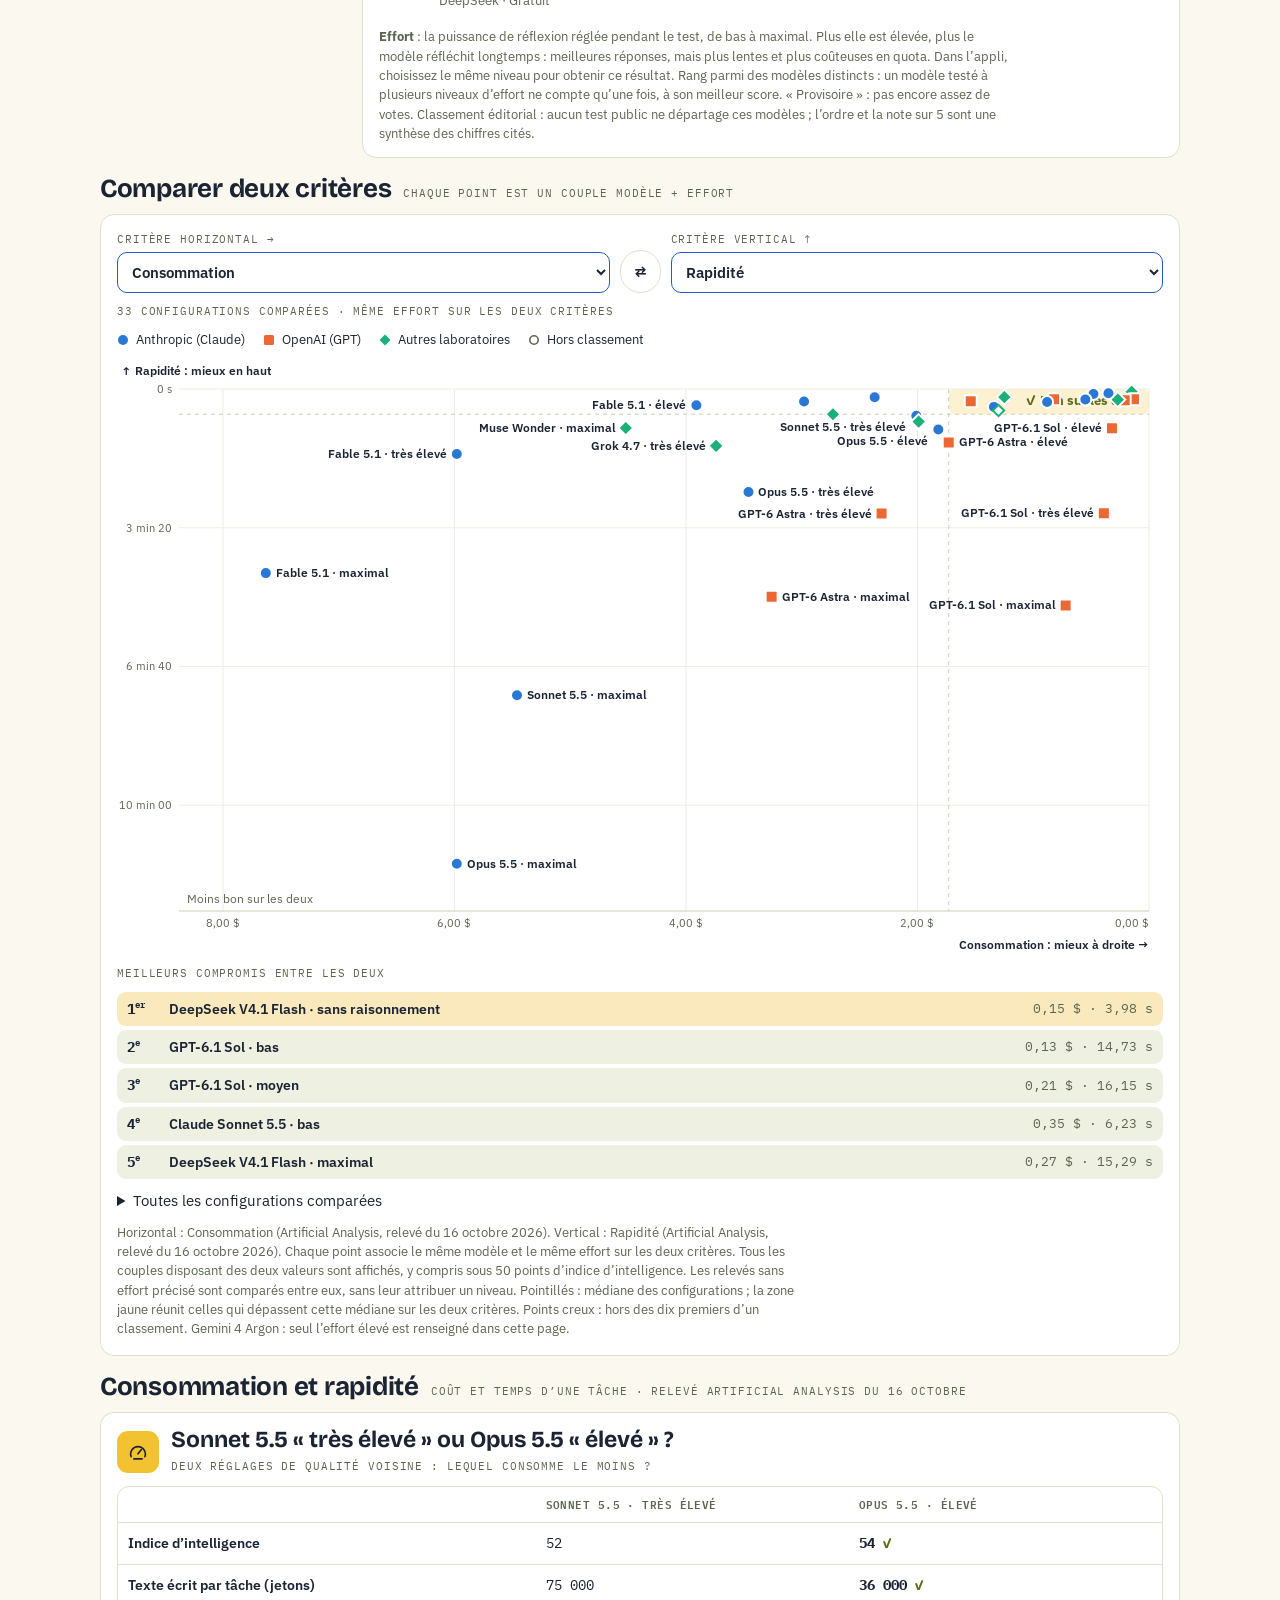
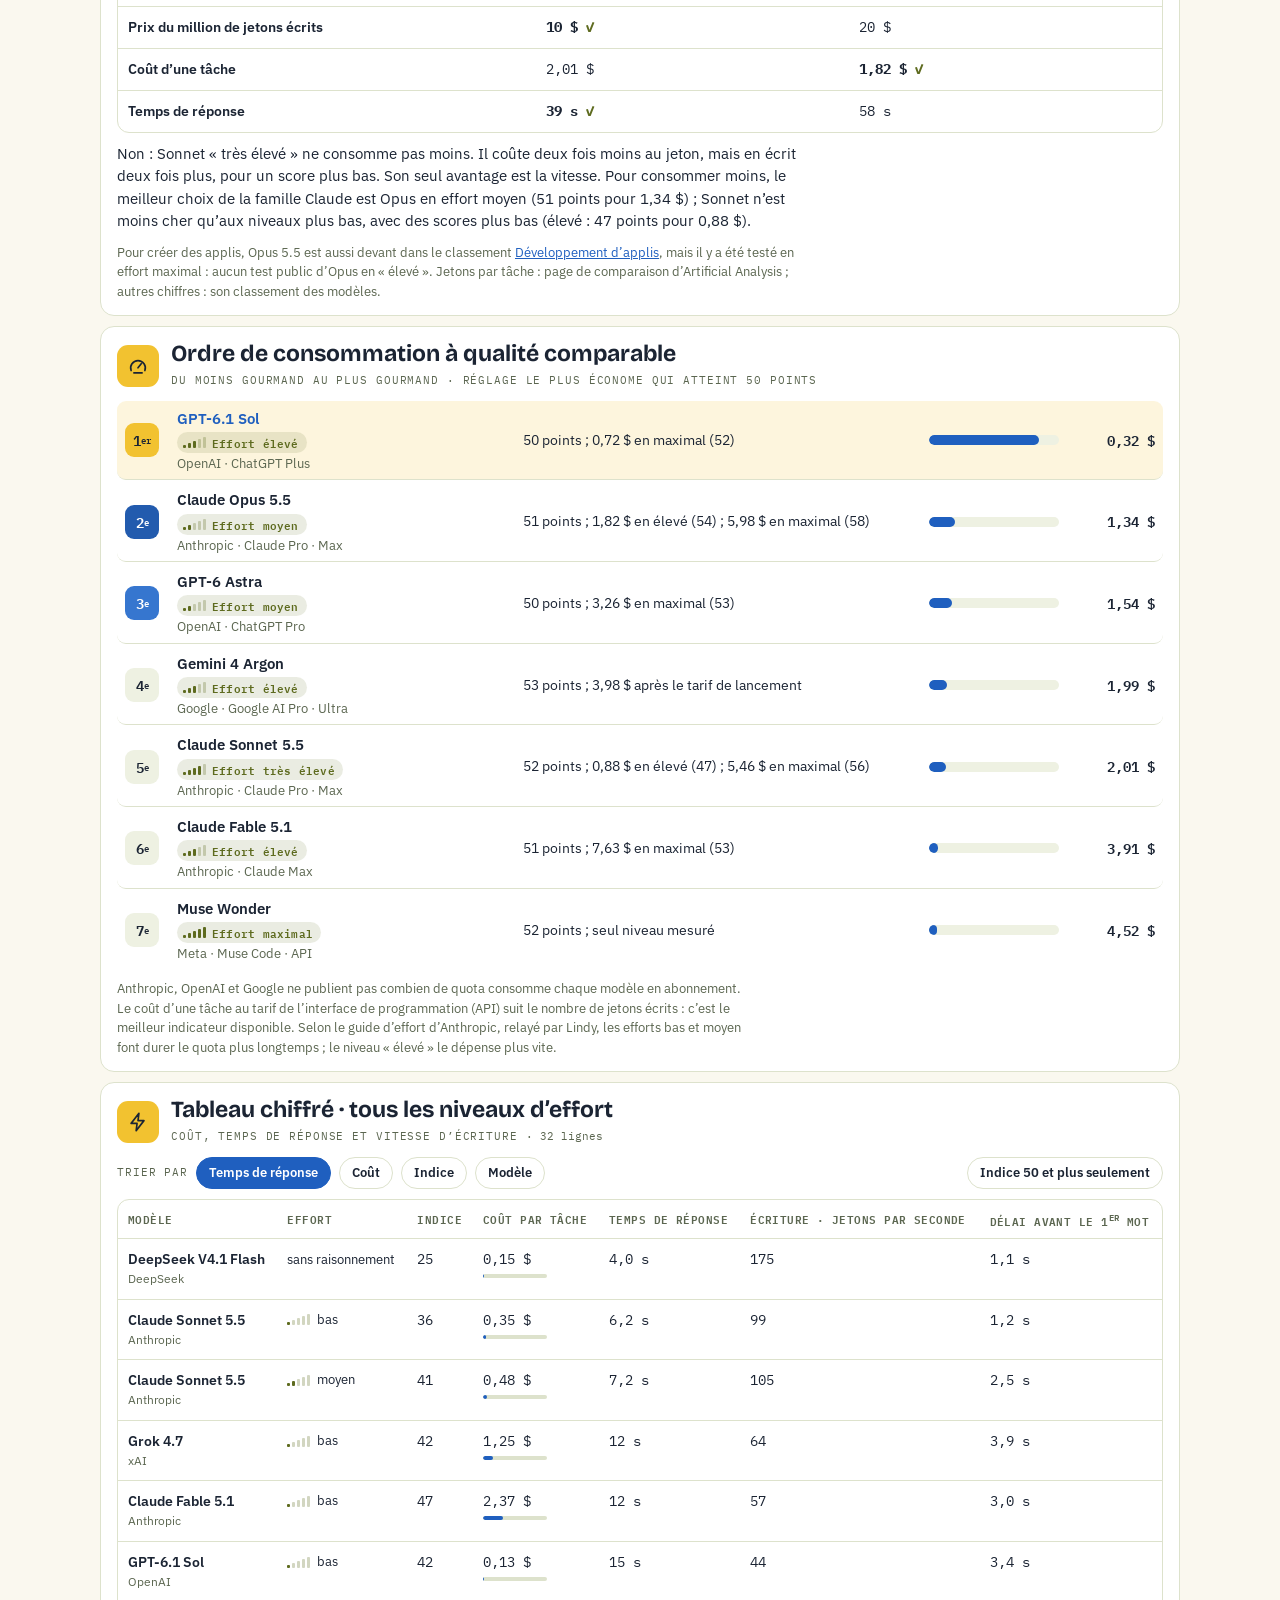
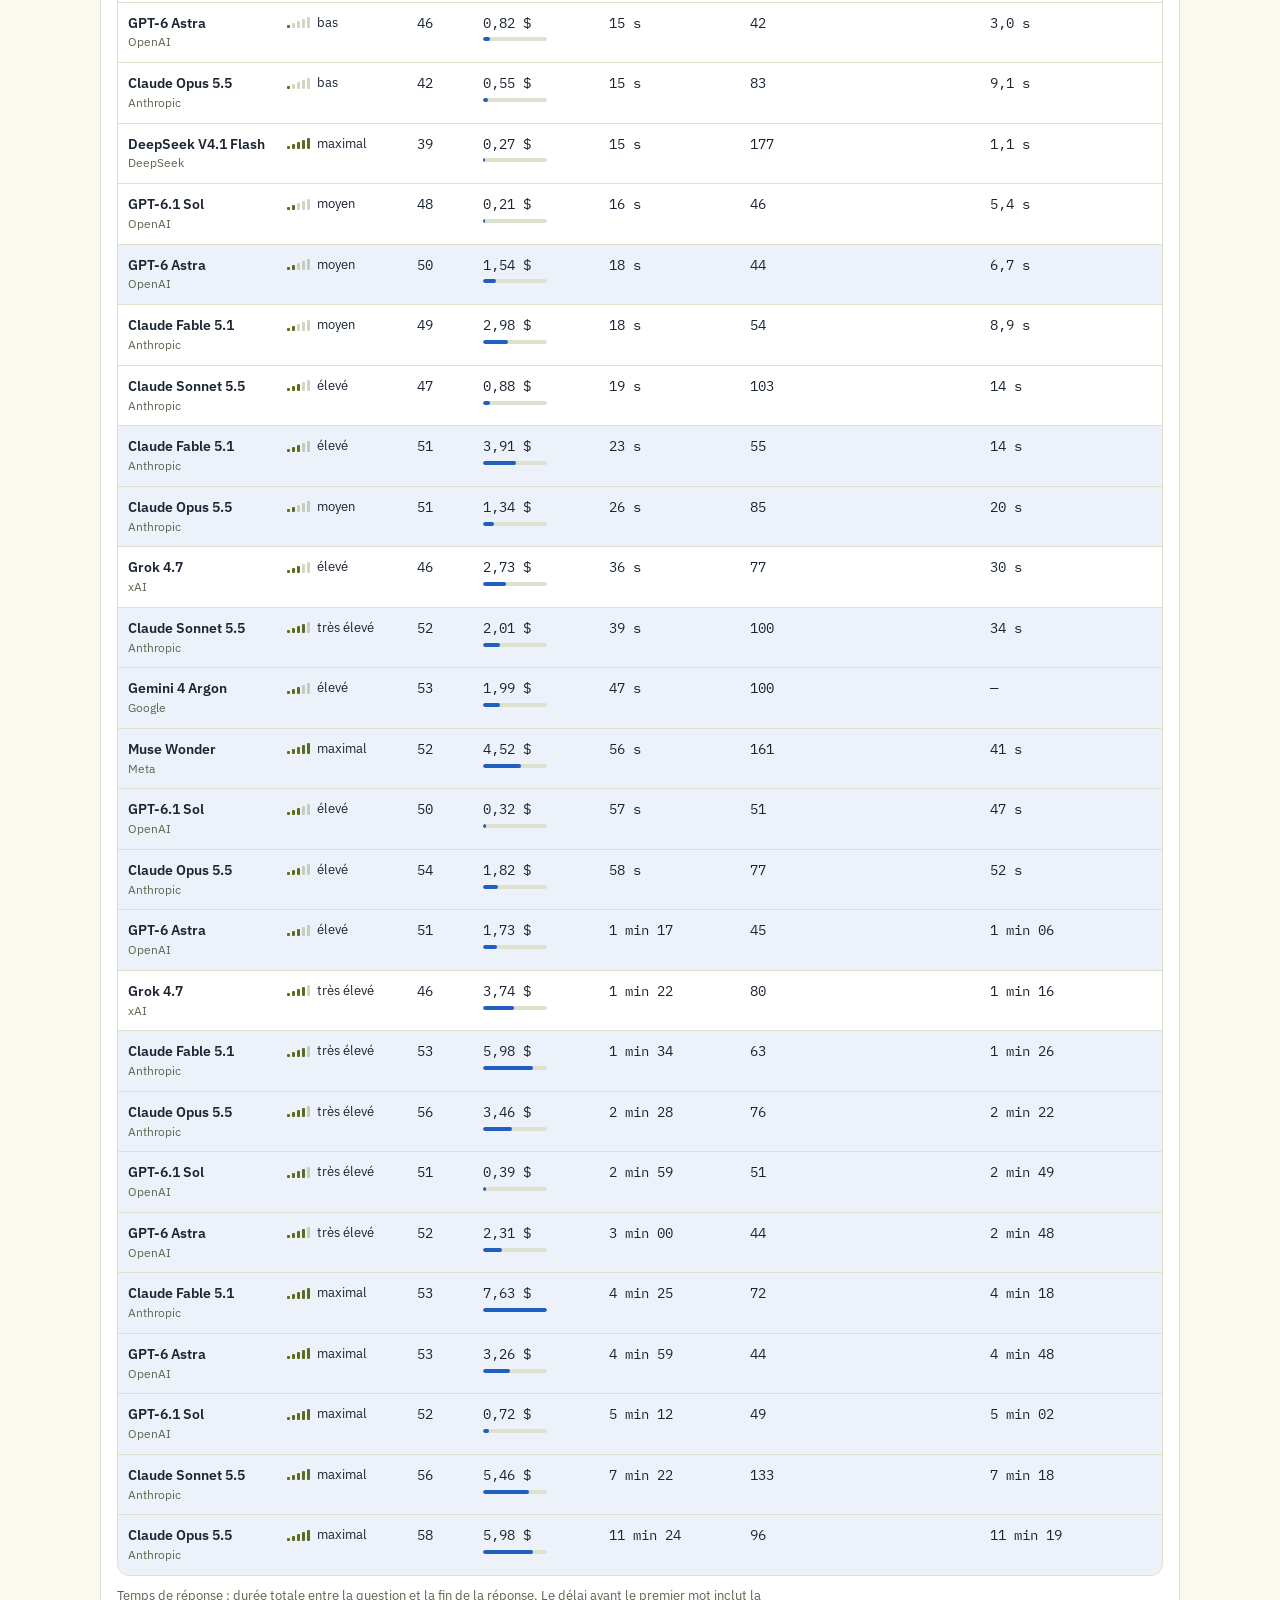
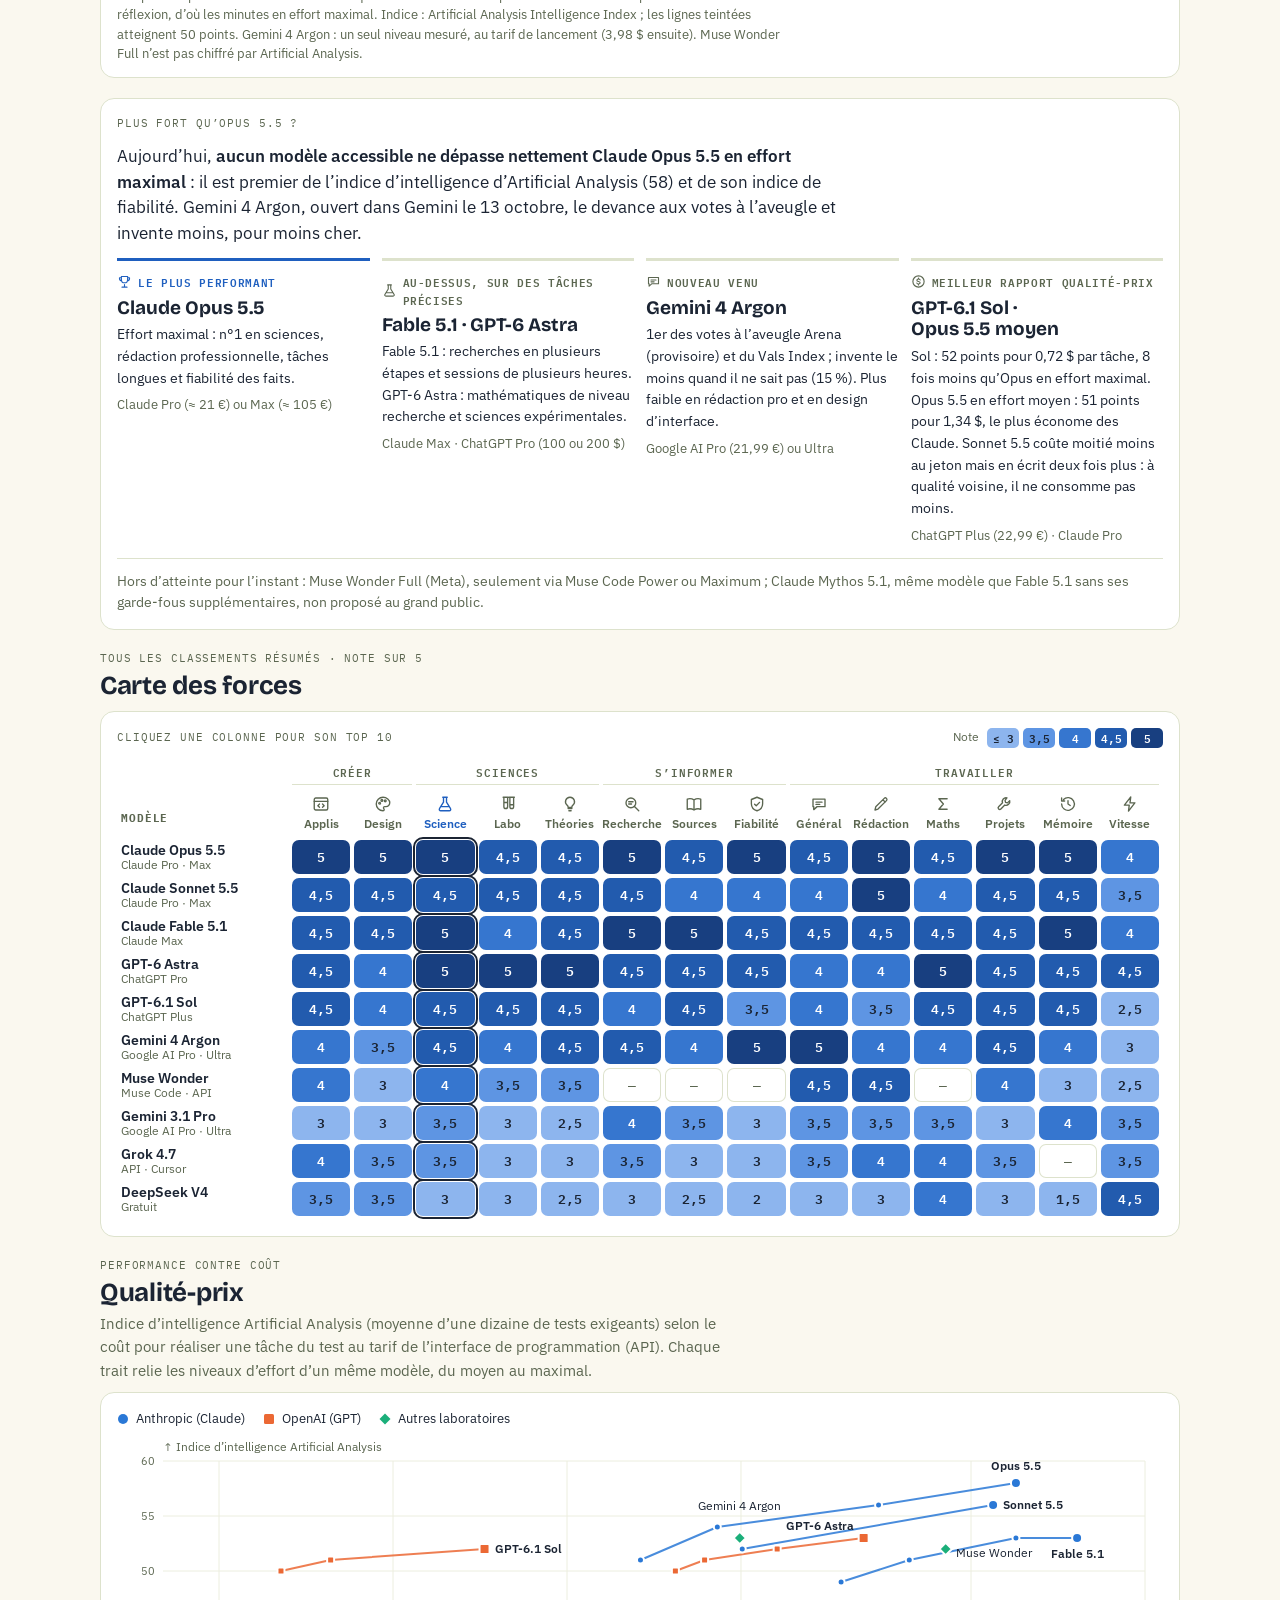
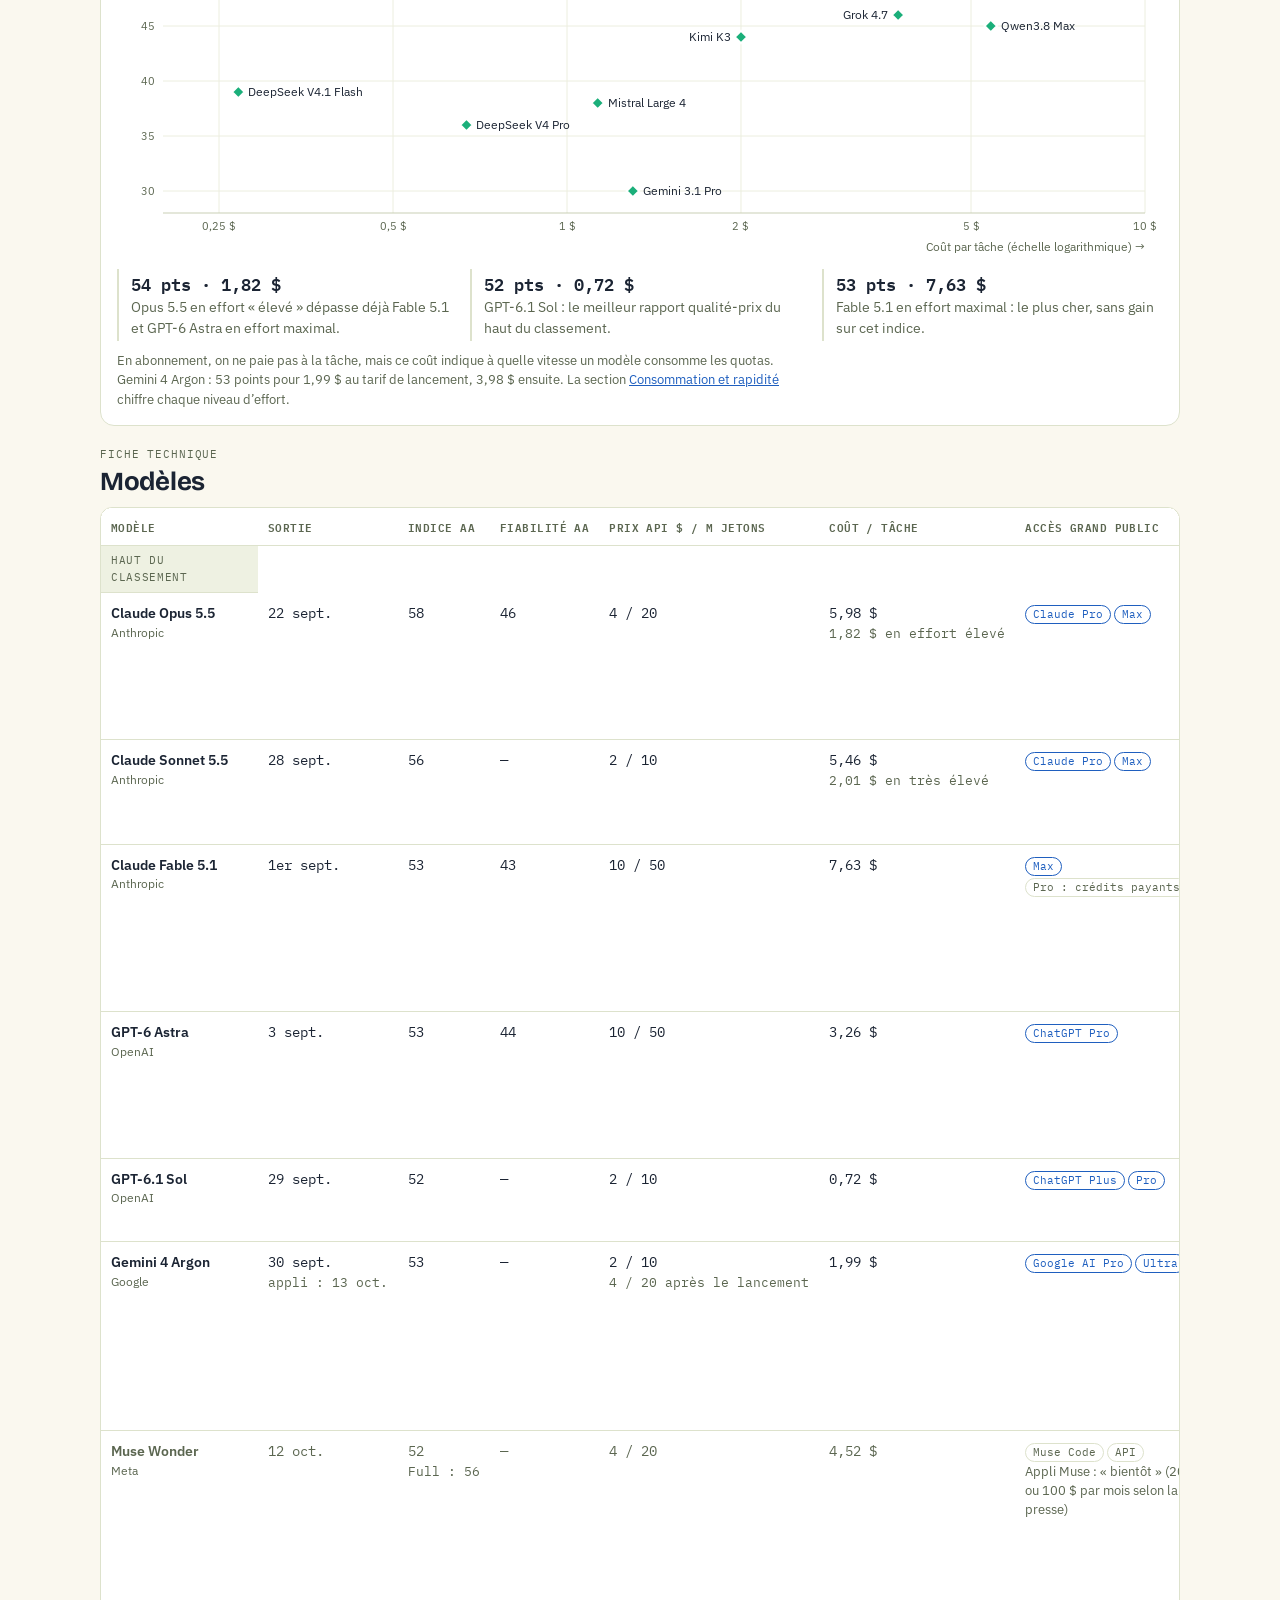
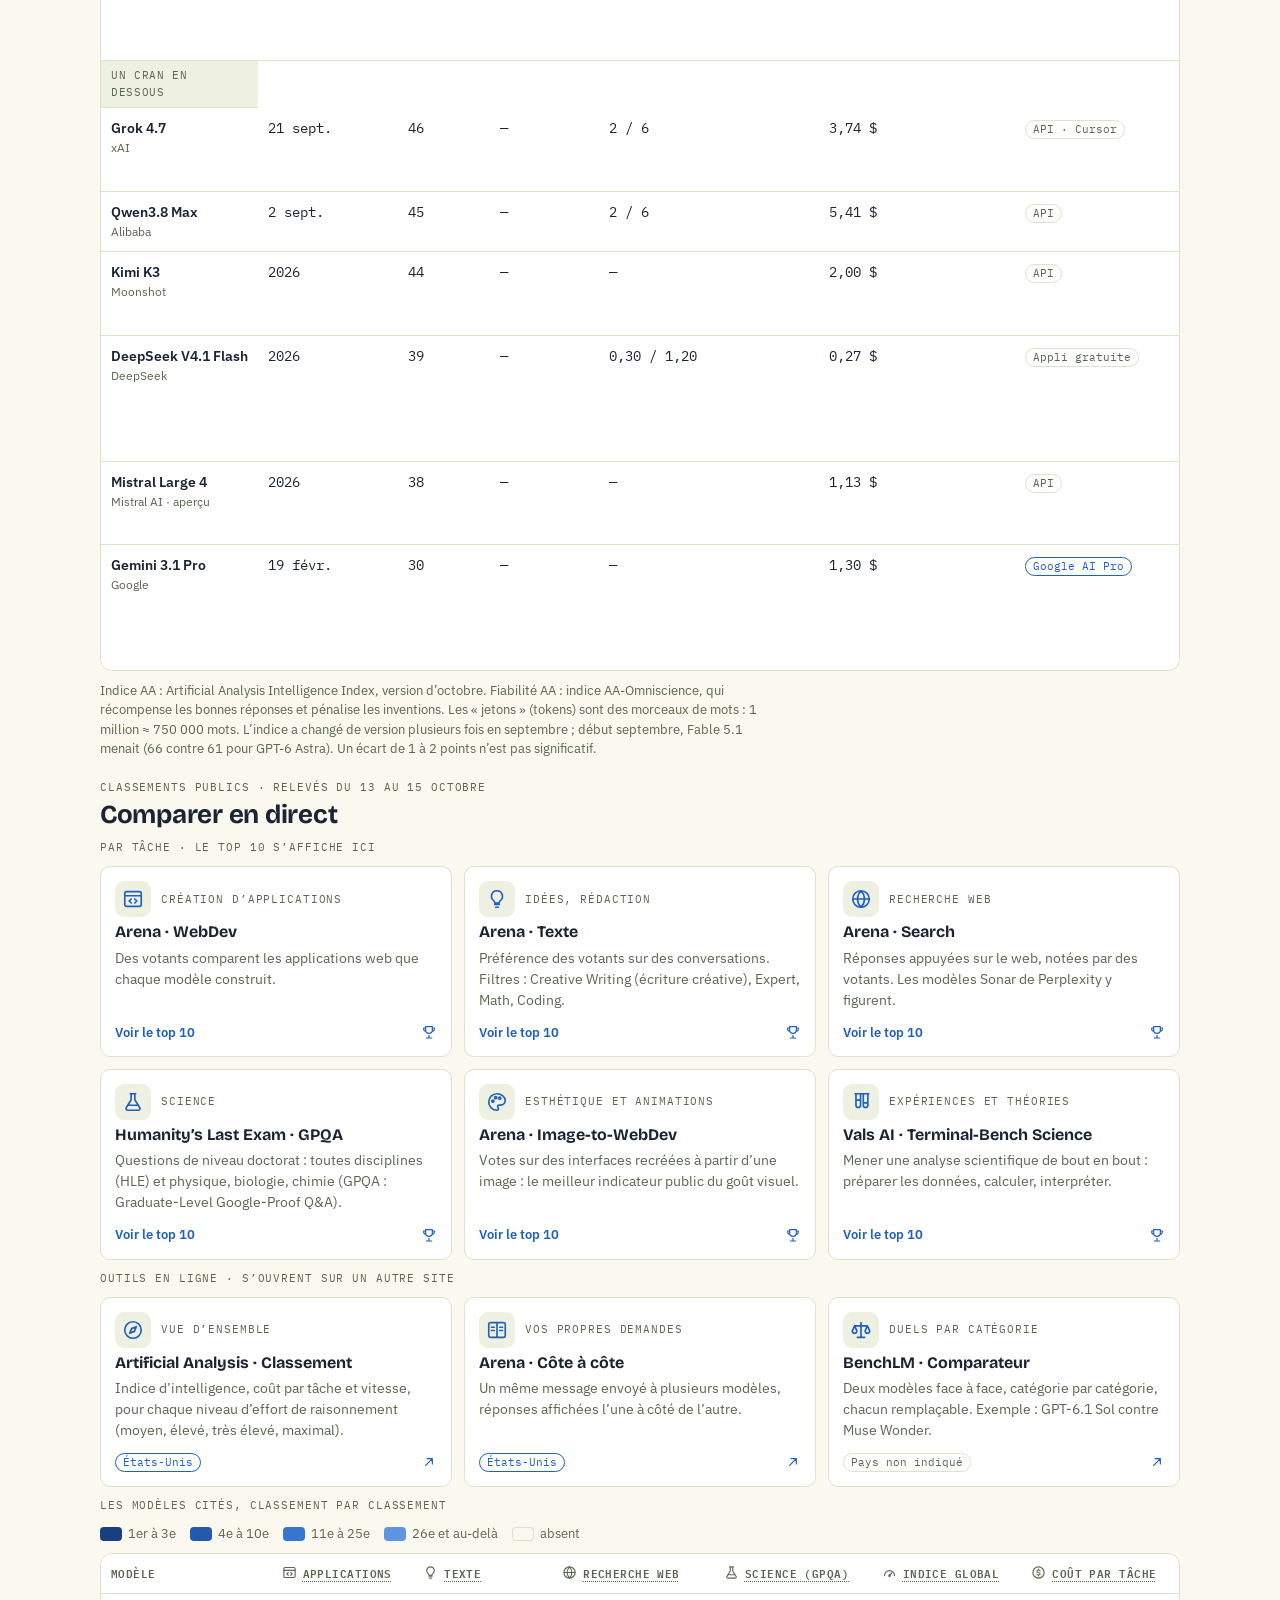
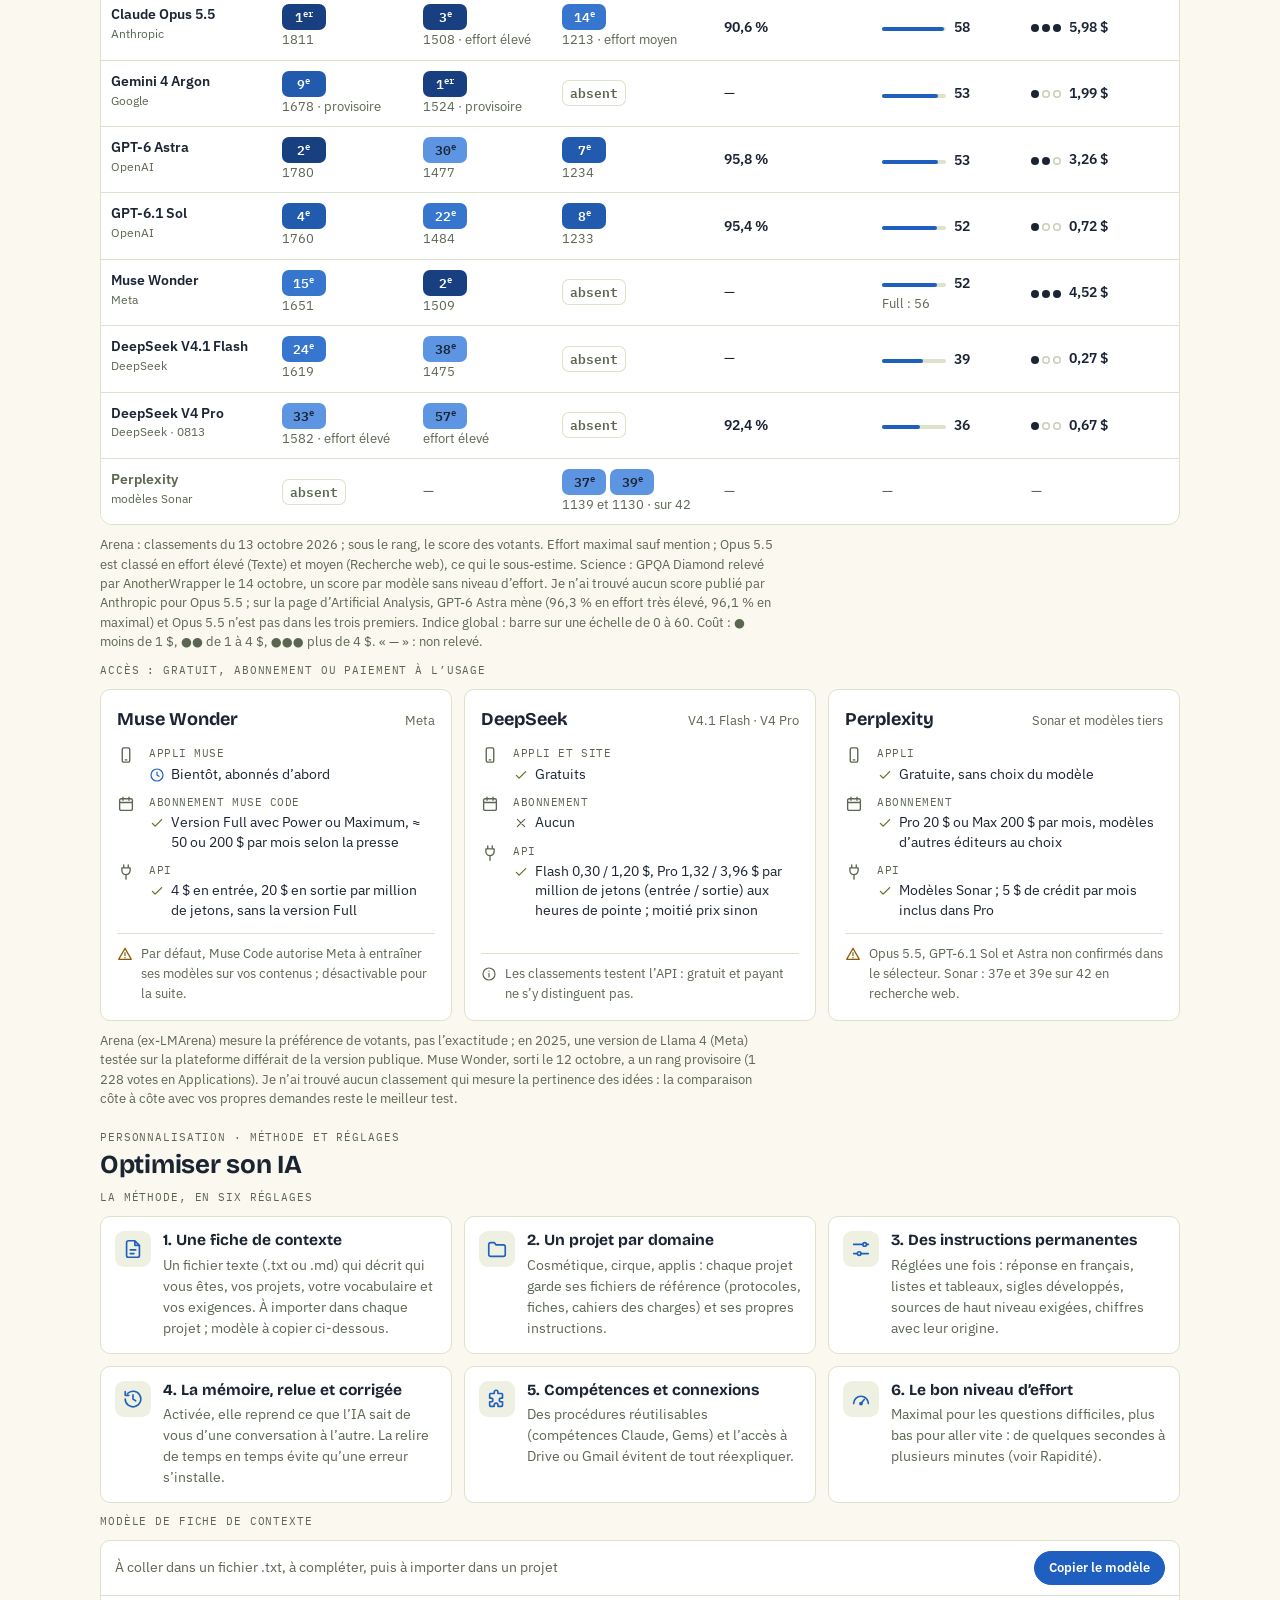
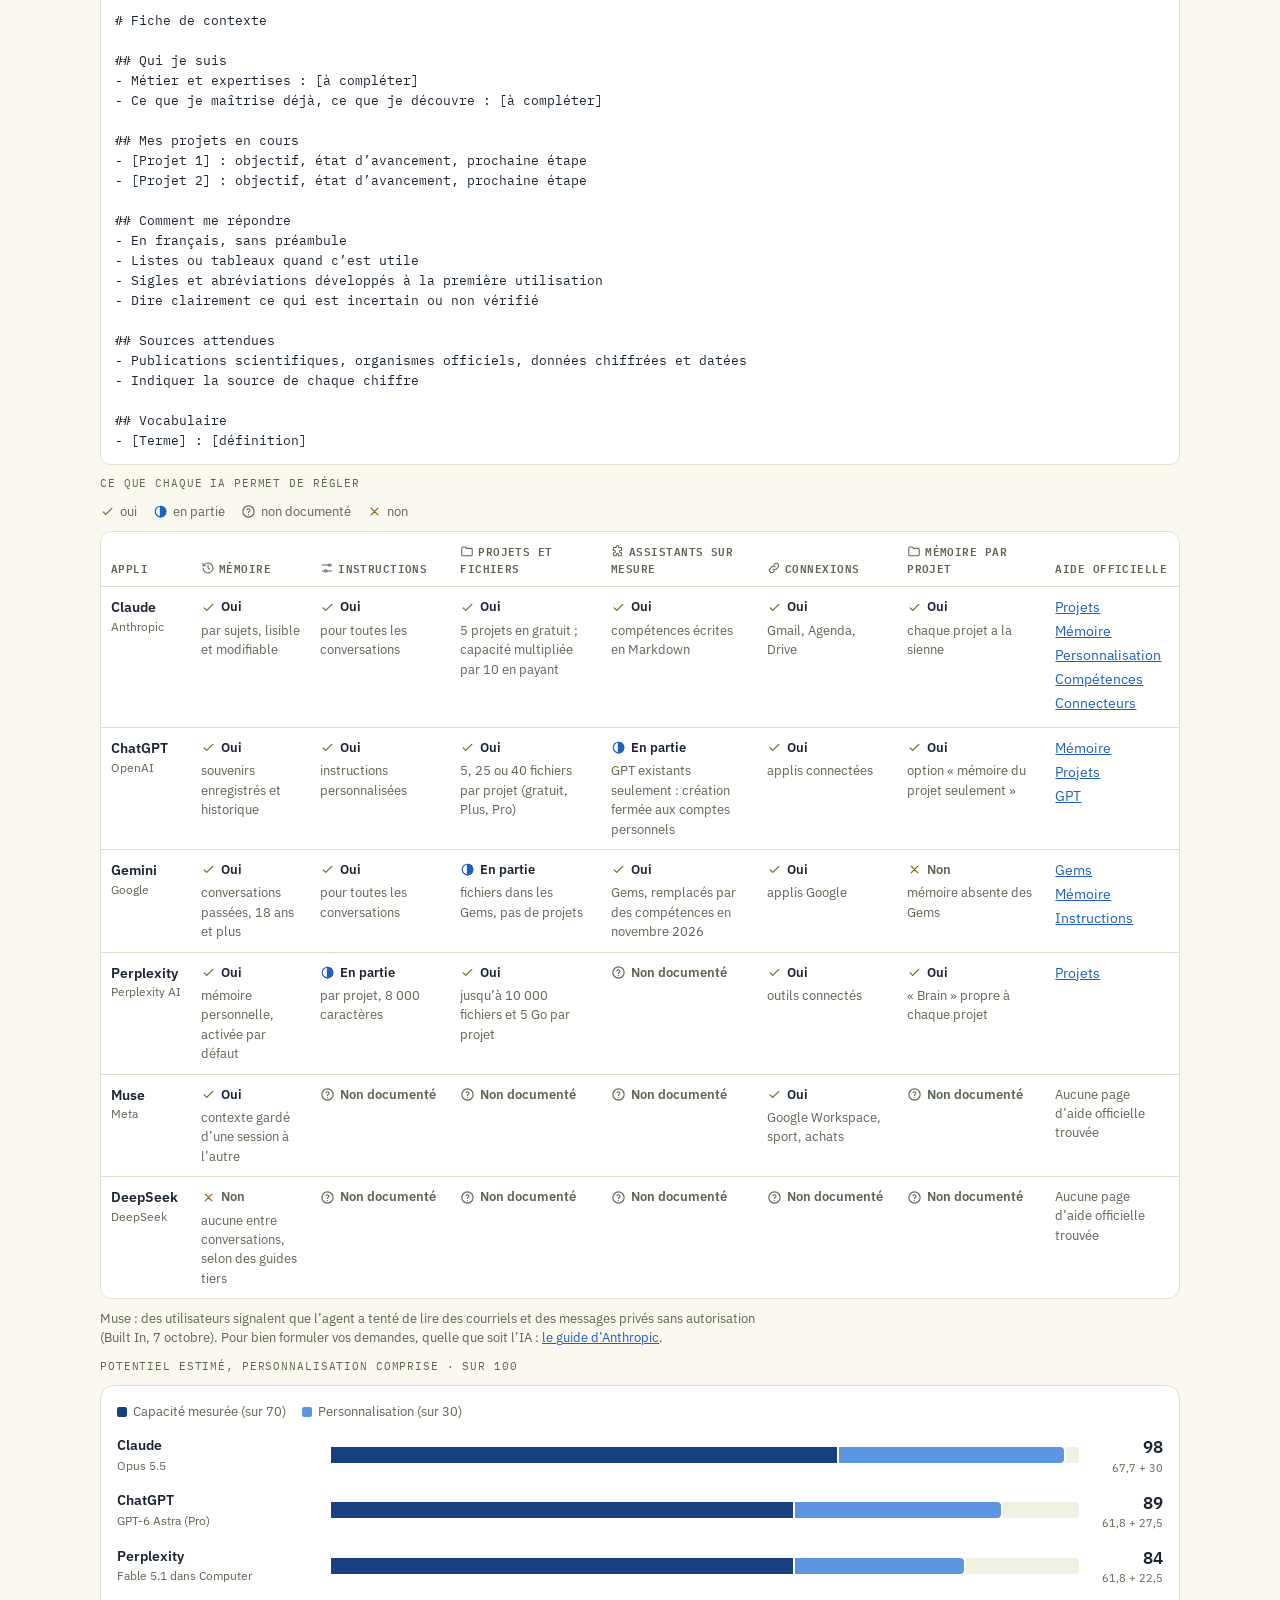
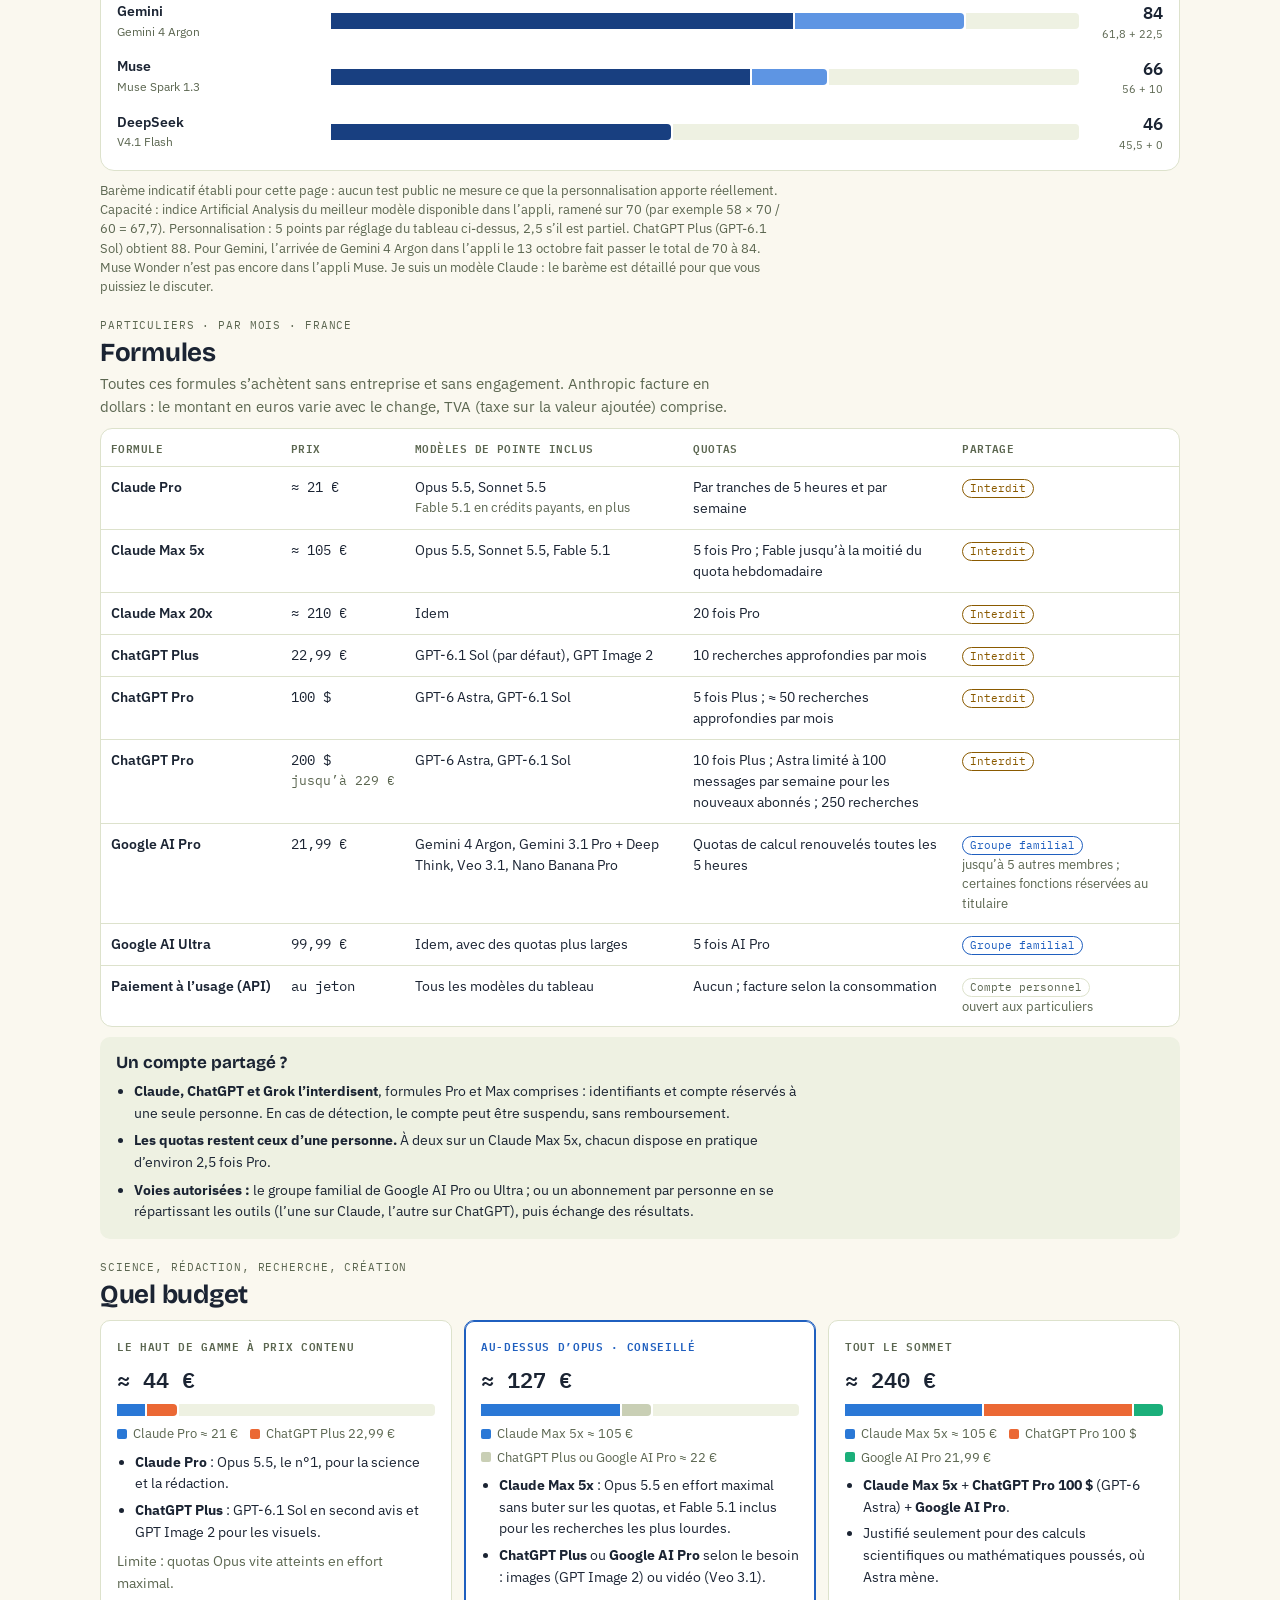
==== commit 455cc362: "Comparer les modèles par niveau d’effort dans le graphique à deux critères" ====
--- a/boussole-ia/index.html
+++ b/boussole-ia/index.html
@@ -447,6 +447,7 @@
 .duobest .rn{font-family:var(--f-mono);font-weight:700}
 .duobest .rn sup{font-size:9px}
 .duobest .nn{font-weight:600;overflow:hidden;text-overflow:ellipsis;white-space:nowrap}
+#duo .duobest .nn{white-space:normal;line-height:1.3}
 .duobest .vv{font-family:var(--f-mono);font-size:12.5px;color:var(--muted);white-space:nowrap}
 @media (max-width:560px){#duoSwap{order:3;flex:0 0 auto}}
 </style>
@@ -538,22 +539,24 @@
 </section>
 
 <section id="duo" aria-label="Comparer deux critères">
-  <div class="head row"><h2>Comparer deux critères</h2><span class="eyebrow">chaque point est un modèle · en haut à droite = le meilleur des deux</span></div>
+  <div class="head row"><h2>Comparer deux critères</h2><span class="eyebrow">chaque point est un couple modèle + effort</span></div>
   <div class="chartbox">
     <div class="duoctl">
       <label><span class="eyebrow">Critère horizontal →</span><select id="duoX"></select></label>
       <button type="button" class="sortb" id="duoSwap" aria-label="Inverser les deux critères">⇄</button>
       <label><span class="eyebrow">Critère vertical ↑</span><select id="duoY"></select></label>
     </div>
+    <span class="eyebrow" id="duoCount" aria-live="polite"></span>
     <div class="keys" aria-hidden="true">
       <span><svg width="12" height="12"><circle cx="6" cy="6" r="5" fill="var(--s1)"/></svg>Anthropic (Claude)</span>
       <span><svg width="12" height="12"><rect x="1" y="1" width="10" height="10" rx="1.5" fill="var(--s2)"/></svg>OpenAI (GPT)</span>
       <span><svg width="12" height="12"><path d="M6 0.5 L11.5 6 L6 11.5 L0.5 6 Z" fill="var(--s3)"/></svg>Autres laboratoires</span>
       <span><svg width="12" height="12"><circle cx="6" cy="6" r="4.2" fill="none" stroke="var(--muted)" stroke-width="1.6"/></svg>Hors classement</span>
     </div>
-    <div id="duoChart" role="img"></div>
+    <div id="duoChart" role="group"></div>
     <span class="eyebrow">Meilleurs compromis entre les deux</span>
     <ol class="duobest" id="duoBest"></ol>
+    <details><summary>Toutes les configurations comparées</summary><ul class="duobest" id="duoAll"></ul></details>
     <p class="note" id="duoNote"></p>
   </div>
 </section>
@@ -1715,9 +1718,6 @@
 select(T.some(t=>t.k===saved)?saved:'sci'); centerTile(T.some(t=>t.k===saved)?saved:'sci');
 
 /* ---------- consommation et rapidité ---------- */
-(function(){
-  const ct=T.find(x=>x.k==='conso'), ol=$('consRank');
-  if(ct&&ol){ const vs=ct.items.filter(i=>i.v!=null).map(i=>i.v); ct.items.filter(i=>!i.nr).slice(0,10).forEach((i,ix)=>ol.appendChild(row(ct,i,ix+1,vs))); }
   /* modèle, laboratoire, effort, indice, coût par tâche ($), jetons par seconde, délai avant le premier mot (s), temps de réponse (s) */
   const CS=[
    ['Claude Opus 5.5','Anthropic','low',42,0.55,83,9.05,15.04],['Claude Opus 5.5','Anthropic','medium',51,1.34,85,19.87,25.77],['Claude Opus 5.5','Anthropic','high',54,1.82,77,51.91,58.40],['Claude Opus 5.5','Anthropic','xhigh',56,3.46,76,141.84,148.42],['Claude Opus 5.5','Anthropic','max',58,5.98,96,679.24,684.46],
@@ -1730,6 +1730,9 @@
    ['Grok 4.7','xAI','low',42,1.25,64,3.87,11.72],['Grok 4.7','xAI','high',46,2.73,77,29.78,36.31],['Grok 4.7','xAI','xhigh',46,3.74,80,75.68,81.96],
    ['DeepSeek V4.1 Flash','DeepSeek','max',39,0.27,177,1.13,15.29],['DeepSeek V4.1 Flash','DeepSeek','none',25,0.15,175,1.13,3.98]
   ];
+(function(){
+  const ct=T.find(x=>x.k==='conso'), ol=$('consRank');
+  if(ct&&ol){ const vs=ct.items.filter(i=>i.v!=null).map(i=>i.v); ct.items.filter(i=>!i.nr).slice(0,10).forEach((i,ix)=>ol.appendChild(row(ct,i,ix+1,vs))); }
   const tb=$('csTable'), cnt=$('csCount'), only=$('only50');
   if(!tb) return;
   let key='total', only50=false;
@@ -1857,6 +1860,17 @@
   const inv=t=>t.kind!=='editorial'&&!!t.inv;
   const fv=(t,v)=>t.kind==='editorial'?fmt(v)+'/5':fmtVal(v,t.unit);
   const nm=m=>m.replace(/^Claude /,'');
+  const effort=e=>ELAB[e]?ELAB[e][0]:e==='none'?'sans raisonnement':'effort non précisé';
+  const pair=p=>p.m+' · '+effort(p.e);
+  const key=i=>JSON.stringify([i.m,i.e||null]);
+  /* Coût et rapidité : toutes les mesures par effort, sans le seuil de 50 points du classement. */
+  function measures(t){
+    if(t.k!=='conso'&&t.k!=='speed') return t.items.filter(i=>!i.off&&Number.isFinite(val(t,i)));
+    const column=t.k==='conso'?4:7;
+    const rows=CS.filter(r=>Number.isFinite(r[column])).map(r=>({m:r[0],lab:r[1],e:r[2],v:r[column],nr:false}));
+    const covered=new Set(rows.map(key));
+    return rows.concat(t.items.filter(i=>!i.off&&Number.isFinite(i.v)&&!covered.has(key(i))));
+  }
   const tt=document.createElement('div'); tt.className='tt'; tt.hidden=true; box.appendChild(tt);
   function ticks(lo,hi,n){
     const raw=(hi-lo)/(n||4), p=Math.pow(10,Math.floor(Math.log10(raw))), f=raw/p, st=(f<1.5?1:f<3?2:f<7?5:10)*p, out=[];
@@ -1867,15 +1881,16 @@
   function render(){
     store('duo-x',sx.value); store('duo-y',sy.value);
     const tx=T.find(t=>t.k===sx.value), ty=T.find(t=>t.k===sy.value);
-    box.querySelectorAll('svg,.empty').forEach(e=>e.remove()); best.innerHTML=''; tt.hidden=true;
+    box.querySelectorAll('svg,.empty').forEach(e=>e.remove()); best.innerHTML=''; $('duoAll').innerHTML=''; $('duoCount').textContent=''; tt.hidden=true;
     if(tx===ty){ msg('Choisissez deux critères différents.'); return; }
-    const mx=new Map(); tx.items.forEach(i=>{ const v=val(tx,i); if(v!=null&&!mx.has(i.m)) mx.set(i.m,i); });
+    const mx=new Map(); measures(tx).forEach(i=>{ if(!mx.has(key(i))) mx.set(key(i),i); });
     const Pt=[], seen=new Set();
-    ty.items.forEach(i=>{ const v=val(ty,i), ix=mx.get(i.m); if(v!=null&&ix&&!seen.has(i.m)){ seen.add(i.m); Pt.push({m:i.m,lab:i.lab,x:val(tx,ix),y:v,ix:ix,iy:i,nr:ix.nr||i.nr}); } });
-    if(Pt.length<3){ msg('Moins de trois modèles sont évalués sur ces deux critères : choisissez-en un autre.'); return; }
+    measures(ty).forEach(i=>{ const id=key(i), ix=mx.get(id); if(ix&&!seen.has(id)){ seen.add(id); Pt.push({m:i.m,lab:i.lab,e:i.e,x:val(tx,ix),y:val(ty,i),ix:ix,iy:i,nr:ix.nr||i.nr}); } });
+    $('duoCount').textContent=Pt.length+' configuration'+(Pt.length>1?'s':'')+' comparée'+(Pt.length>1?'s':'')+' · même effort sur les deux critères';
+    if(!Pt.length){ msg('Aucune configuration ne dispose de valeurs pour ces deux critères au même niveau d’effort. Les relevés sans effort précisé sont uniquement comparés entre eux.'); return; }
     const dom=(a,t)=>{ let lo=Math.min(...a), hi=Math.max(...a); const pad=(hi-lo)*0.1||1; const l0=lo; lo-=pad; hi+=pad; if(l0>=0&&lo<0) lo=0; if(t.kind==='editorial') hi=Math.min(hi,5.25); return [lo,hi]; };
     const [xlo,xhi]=dom(Pt.map(p=>p.x),tx), [ylo,yhi]=dom(Pt.map(p=>p.y),ty);
-    const W=Math.max(box.clientWidth,300), H=W<560?Math.round(W*1.05):Math.min(470,Math.round(W*0.56));
+    const W=Math.max(box.clientWidth,300), H=Math.max(W<560?Math.round(W*1.05):Math.min(470,Math.round(W*0.56)),Math.min(800,Pt.length*18));
     const m={l:W<560?52:62,r:14,t:28,b:44}, pw=W-m.l-m.r, ph=H-m.t-m.b;
     const nx=v=>inv(tx)?(xhi-v)/(xhi-xlo):(v-xlo)/(xhi-xlo), ny=v=>inv(ty)?(yhi-v)/(yhi-ylo):(v-ylo)/(yhi-ylo);
     const X=v=>m.l+nx(v)*pw, Y=v=>m.t+(1-ny(v))*ph;
@@ -1903,25 +1918,30 @@
       const px=X(p.x), py=Y(p.y), gr=grp(p.lab);
       const mk=marker(marks,px,py,gr,p.nr?4.5:6);
       if(p.nr){ mk.setAttribute('fill','var(--surface)'); mk.setAttribute('stroke',COL[gr]); mk.setAttribute('stroke-width',2); }
-      const label=nm(p.m), w=label.length*6.3+4, hgt=13;
+      const label=nm(p.m)+' · '+effort(p.e), w=label.length*6.3+4, hgt=13;
       const cand=[[10,4,'start'],[-10,4,'end'],[0,-11,'middle'],[0,19,'middle'],[10,-8,'start'],[-10,-8,'end'],[10,15,'start'],[-10,15,'end']];
       const box_=c=>{ const x0=c[2]==='start'?px+c[0]:c[2]==='end'?px+c[0]-w:px-w/2; return [x0,py+c[1]-hgt+3,x0+w,py+c[1]+3]; };
       const free=b=>b[0]>=2&&b[2]<=W-2&&b[1]>=m.t-4&&b[3]<=H-m.b+2&&!placed.some(q=>b[0]<q[2]&&b[2]>q[0]&&b[1]<q[3]&&b[3]>q[1])&&!Pt.some(o=>o!==p&&X(o.x)>b[0]-3&&X(o.x)<b[2]+3&&Y(o.y)>b[1]-3&&Y(o.y)<b[3]+3);
       let c=cand.find(c=>free(box_(c)));
       if(c){ placed.push(box_(c));
         const t=el('text',{x:px+c[0],y:py+c[1],'text-anchor':c[2],'font-size':12,'font-weight':p.nr?400:600,fill:p.nr?'var(--muted)':'var(--ink)'},labels); t.textContent=label; }
-      const h=el('circle',{cx:px,cy:py,r:14,fill:'transparent',tabindex:0,role:'button','aria-label':p.m+' : '+tx.label+' '+fv(tx,p.x)+', '+ty.label+' '+fv(ty,p.y)},hits);
+      const h=el('circle',{cx:px,cy:py,r:14,fill:'transparent',tabindex:0,role:'button','aria-label':pair(p)+' : '+tx.label+' '+fv(tx,p.x)+', '+ty.label+' '+fv(ty,p.y)},hits);
       h.style.cursor='pointer';
-      const show=()=>{ tt.innerHTML='<b>'+p.m+'</b><br>'+TSHORT[tx.k]+' : '+fv(tx,p.x)+'<br>'+TSHORT[ty.k]+' : '+fv(ty,p.y)+(p.nr?'<br>Hors classement':'');
+      const show=()=>{ tt.innerHTML='<b>'+pair(p)+'</b><br>'+TSHORT[tx.k]+' : '+fv(tx,p.x)+'<br>'+TSHORT[ty.k]+' : '+fv(ty,p.y)+(p.nr?'<br>Hors classement':'');
         tt.style.left=Math.min(Math.max(px,70),W-70)+'px'; tt.style.top=py+'px'; tt.hidden=false; };
       h.addEventListener('pointerenter',show); h.addEventListener('focus',show); h.addEventListener('click',show);
       h.addEventListener('pointerleave',()=>tt.hidden=true); h.addEventListener('blur',()=>tt.hidden=true);
+      h.addEventListener('keydown',e=>{if(e.key==='Enter'||e.key===' '){e.preventDefault();show();}if(e.key==='Escape') tt.hidden=true;});
     });
     const top=[...Pt].filter(p=>!p.nr).sort((a,b)=>b.s-a.s).slice(0,5);
     top.forEach((p,i)=>{ const li=document.createElement('li');
-      li.innerHTML='<span class="rn">'+ord(i+1)+'</span><span class="nn">'+p.m+'</span><span class="vv">'+fv(tx,p.x)+' · '+fv(ty,p.y)+'</span>'; best.appendChild(li); });
-    box.setAttribute('aria-label','Nuage de points : '+tx.label+' à l’horizontale, '+ty.label+' à la verticale. Meilleurs compromis : '+top.slice(0,3).map(p=>p.m).join(', ')+'.');
-    note.textContent='Horizontal : '+tx.label+' ('+(tx.kind==='mesure'?tx.src:'classement éditorial, note sur 5')+'). Vertical : '+ty.label+' ('+(ty.kind==='mesure'?ty.src:'classement éditorial, note sur 5')+'). Pointillés : valeur médiane des modèles affichés ; la zone jaune réunit ceux qui font mieux que la moitié des autres sur les deux critères. Chaque valeur vient du réglage testé par sa source, parfois différent d’un critère à l’autre. Points creux : modèles hors des dix premiers ou sous le seuil de qualité d’un des deux classements.';
+      li.innerHTML='<span class="rn">'+ord(i+1)+'</span><span class="nn">'+pair(p)+'</span><span class="vv">'+fv(tx,p.x)+' · '+fv(ty,p.y)+'</span>'; best.appendChild(li); });
+    [...Pt].sort((a,b)=>a.m.localeCompare(b.m,'fr')||(ELAB[a.e]?.[1]||0)-(ELAB[b.e]?.[1]||0)).forEach(p=>{
+      const li=document.createElement('li'); li.innerHTML='<span class="rn">·</span><span class="nn">'+pair(p)+'</span><span class="vv">'+fv(tx,p.x)+' · '+fv(ty,p.y)+'</span>'; $('duoAll').appendChild(li);
+    });
+    box.setAttribute('aria-label','Nuage de points : '+tx.label+' à l’horizontale, '+ty.label+' à la verticale. '+Pt.length+' configurations. Meilleurs compromis : '+top.slice(0,3).map(pair).join(', ')+'.');
+    const source=t=>t.k==='conso'||t.k==='speed'?'Artificial Analysis, relevé du 16 octobre 2026':t.kind==='mesure'?t.src+(t.date?', relevé du '+t.date+' 2026':''): 'classement éditorial, note sur 5';
+    note.textContent='Horizontal : '+tx.label+' ('+source(tx)+'). Vertical : '+ty.label+' ('+source(ty)+'). Chaque point associe le même modèle et le même effort sur les deux critères. Tous les couples disposant des deux valeurs sont affichés, y compris sous 50 points d’indice d’intelligence. Les relevés sans effort précisé sont comparés entre eux, sans leur attribuer un niveau. Pointillés : médiane des configurations ; la zone jaune réunit celles qui dépassent cette médiane sur les deux critères. Points creux : hors des dix premiers d’un classement. Gemini 4 Argon : seul l’effort élevé est renseigné dans cette page.';
   }
   sx.addEventListener('change',render); sy.addEventListener('change',render);
   $('duoSwap').addEventListener('click',()=>{ const a=sx.value; sx.value=sy.value; sy.value=a; render(); });
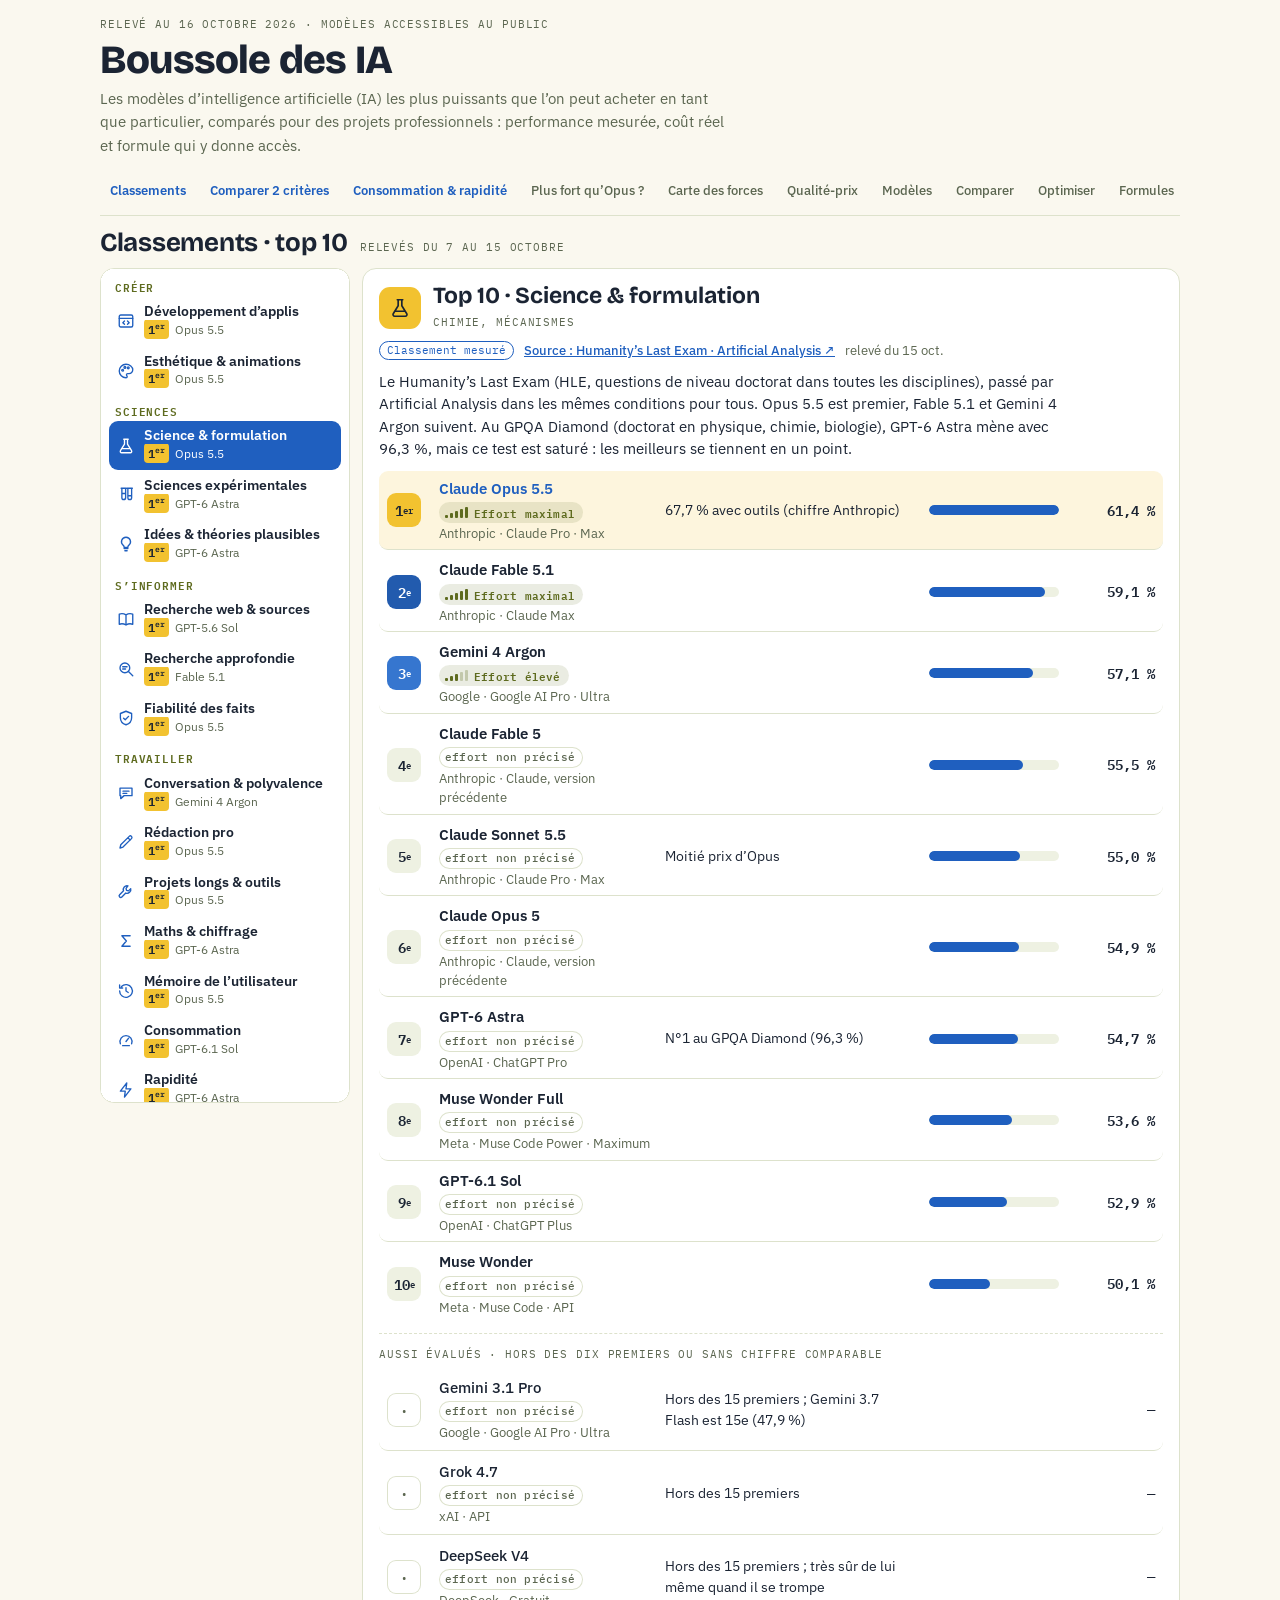
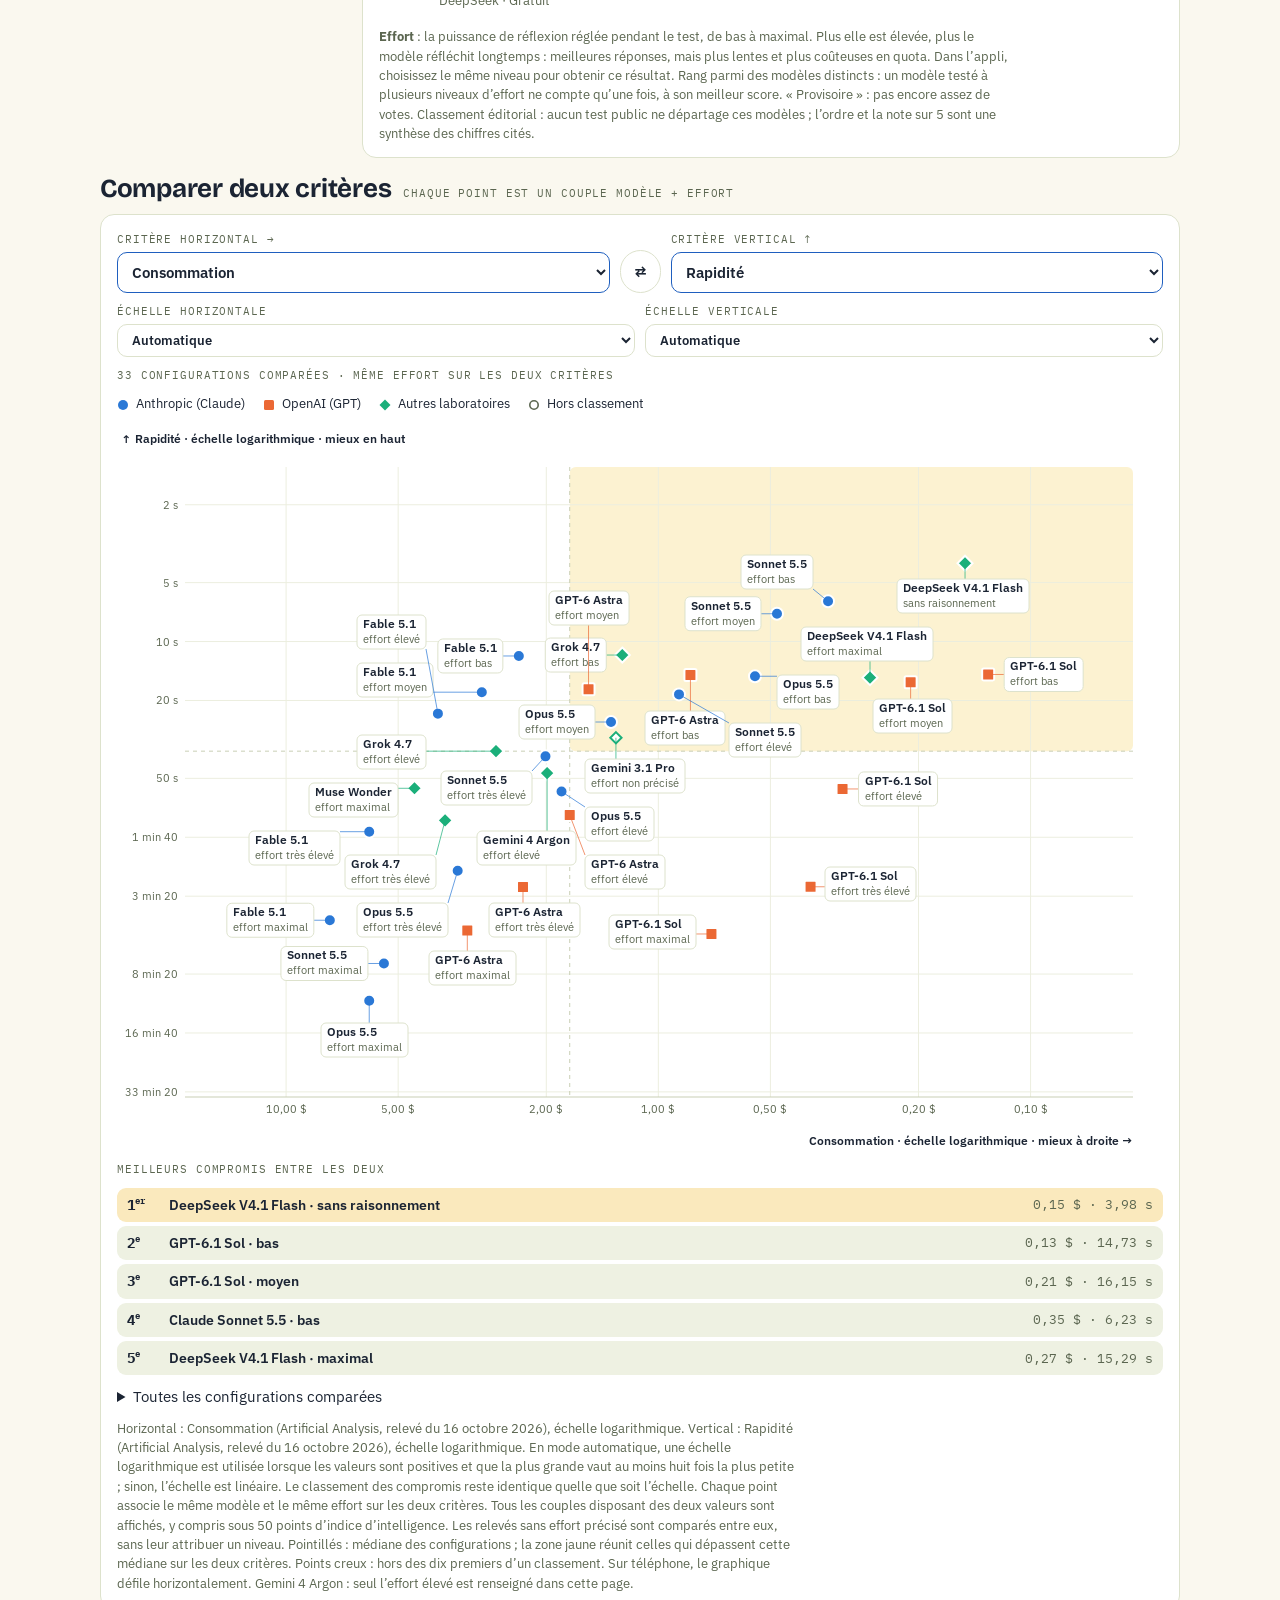
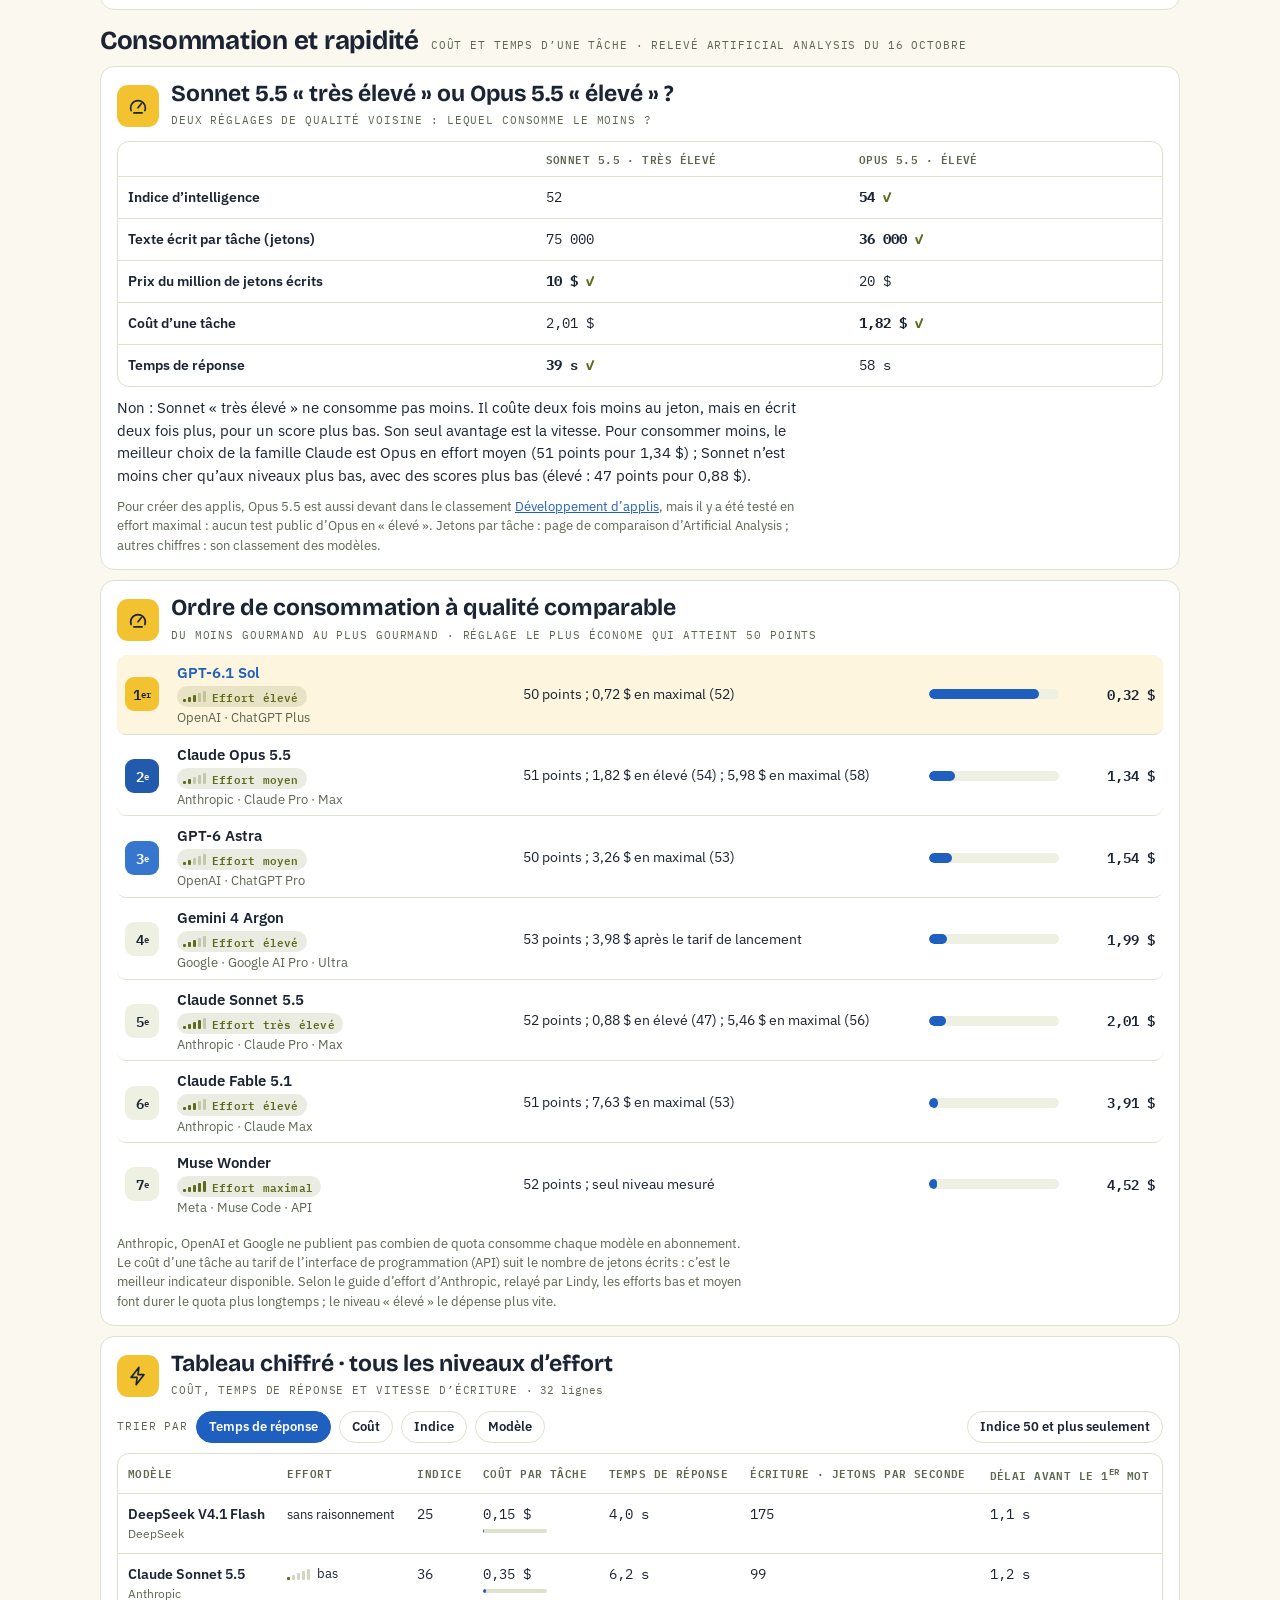
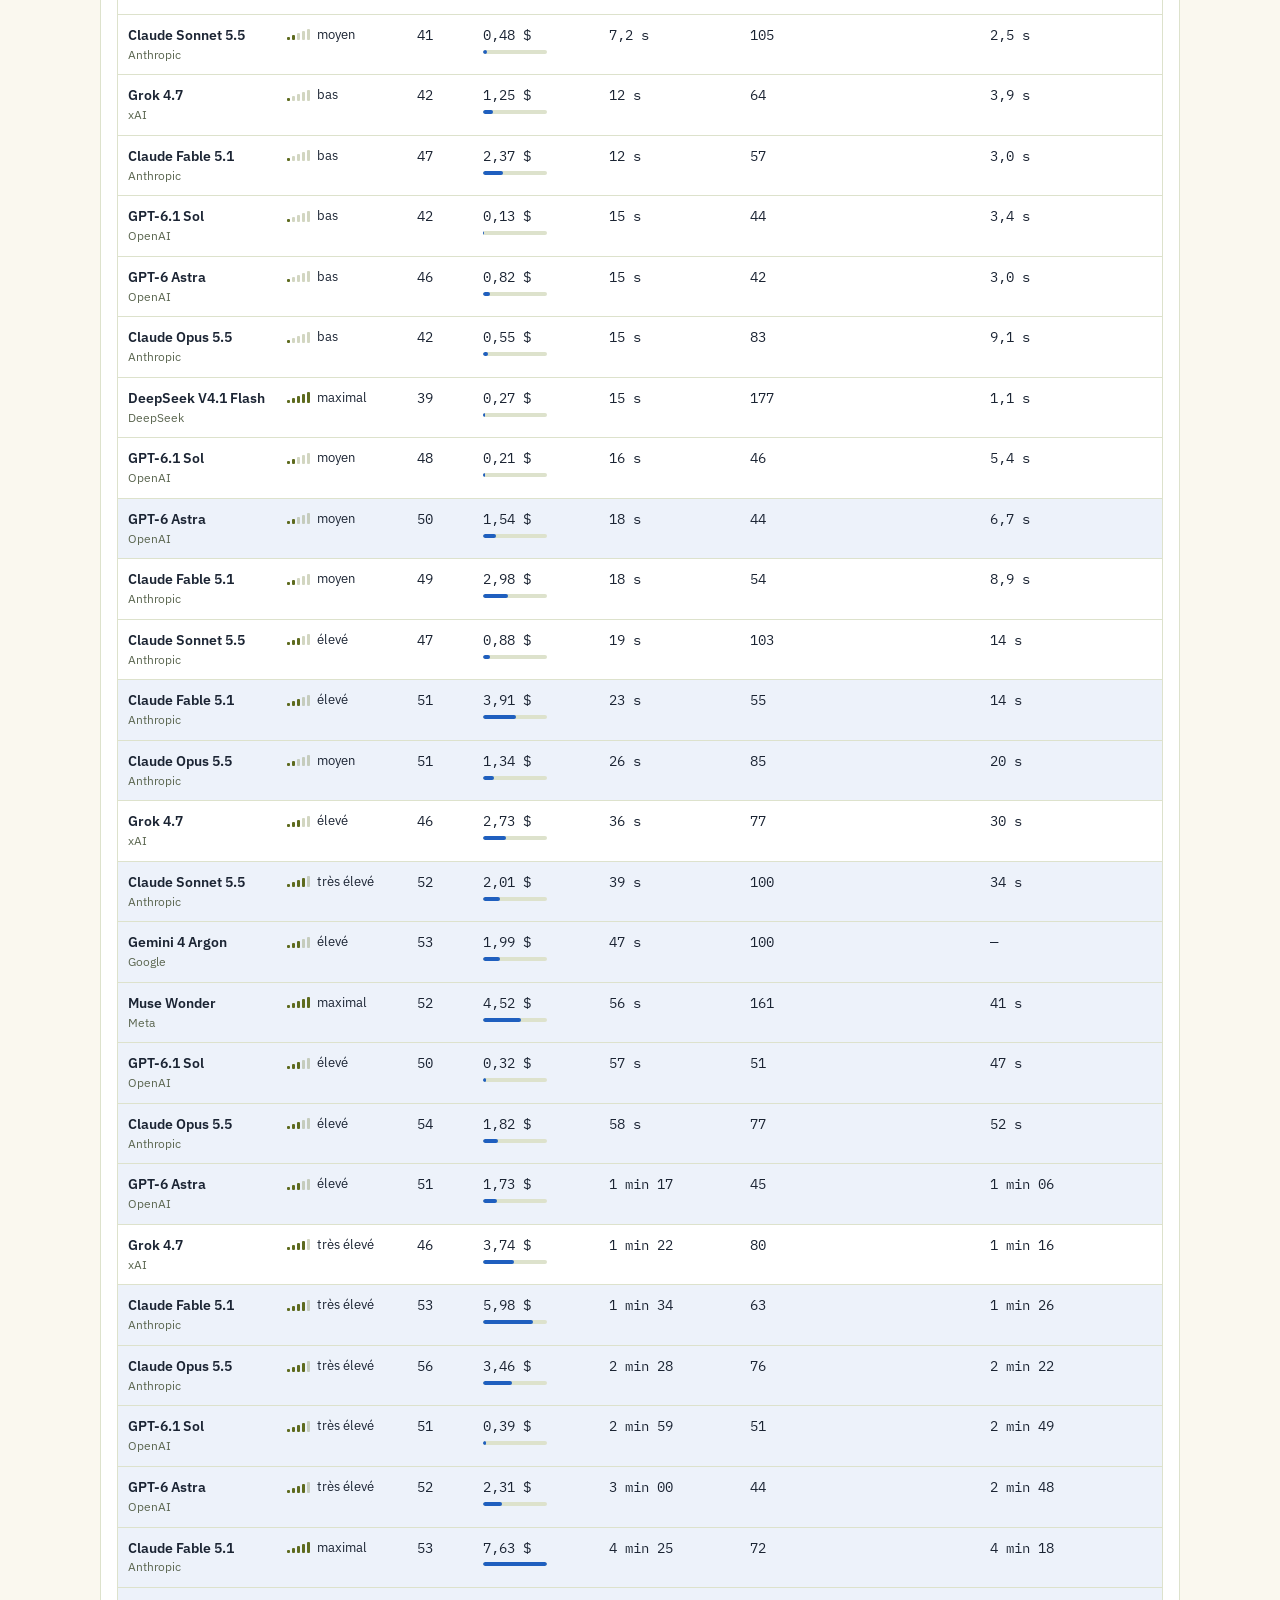
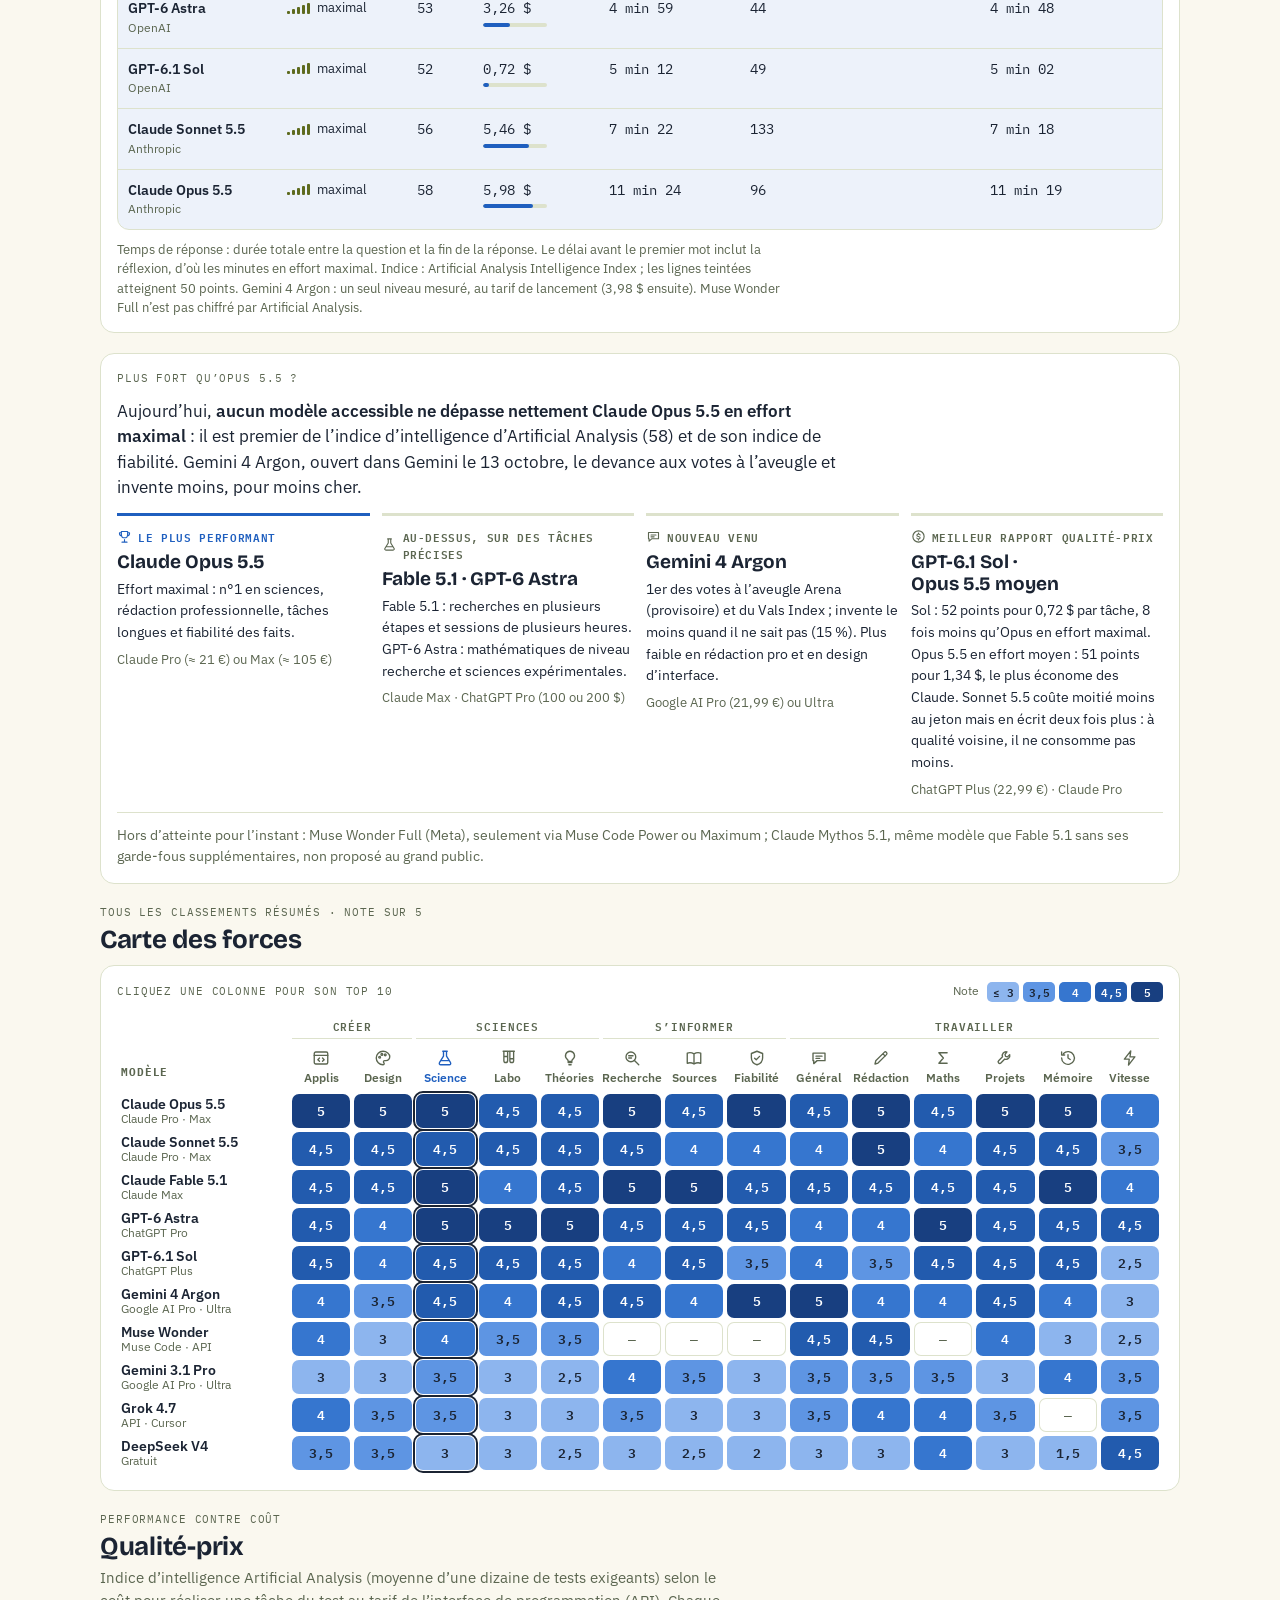
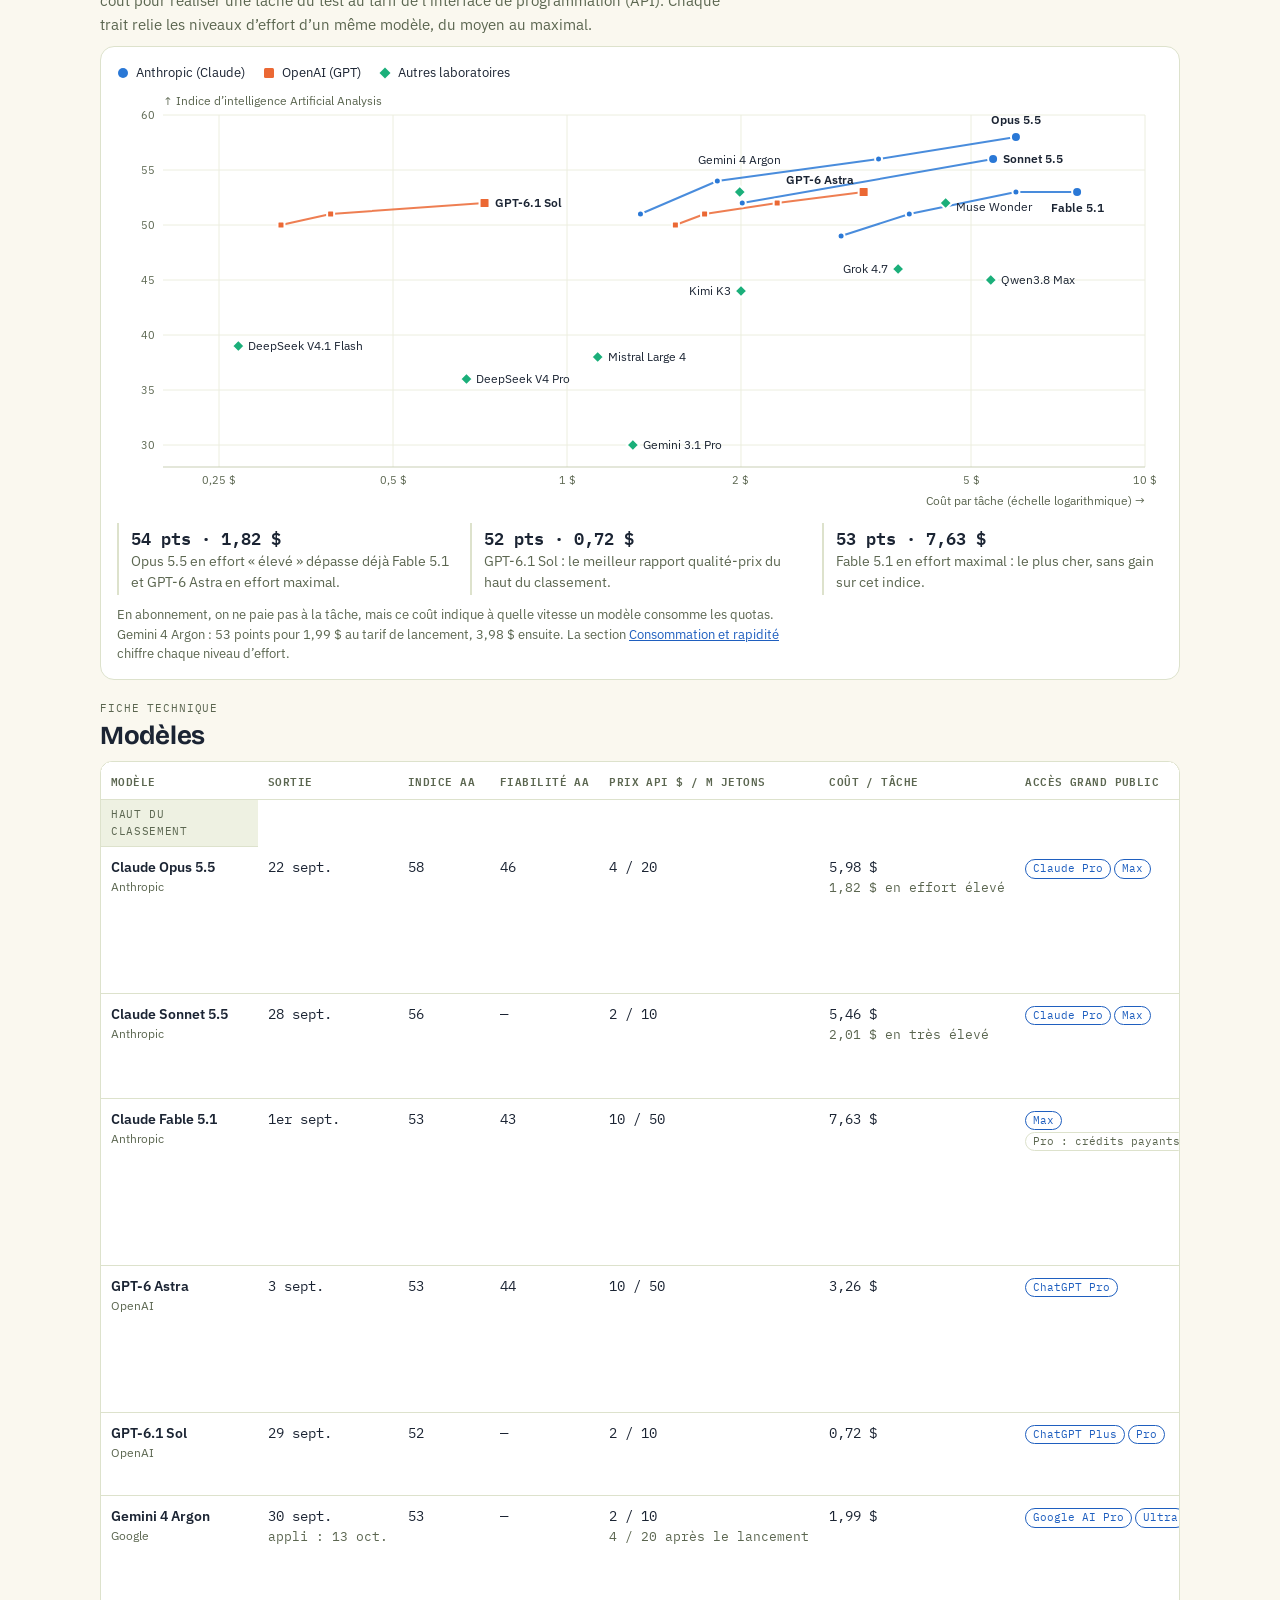
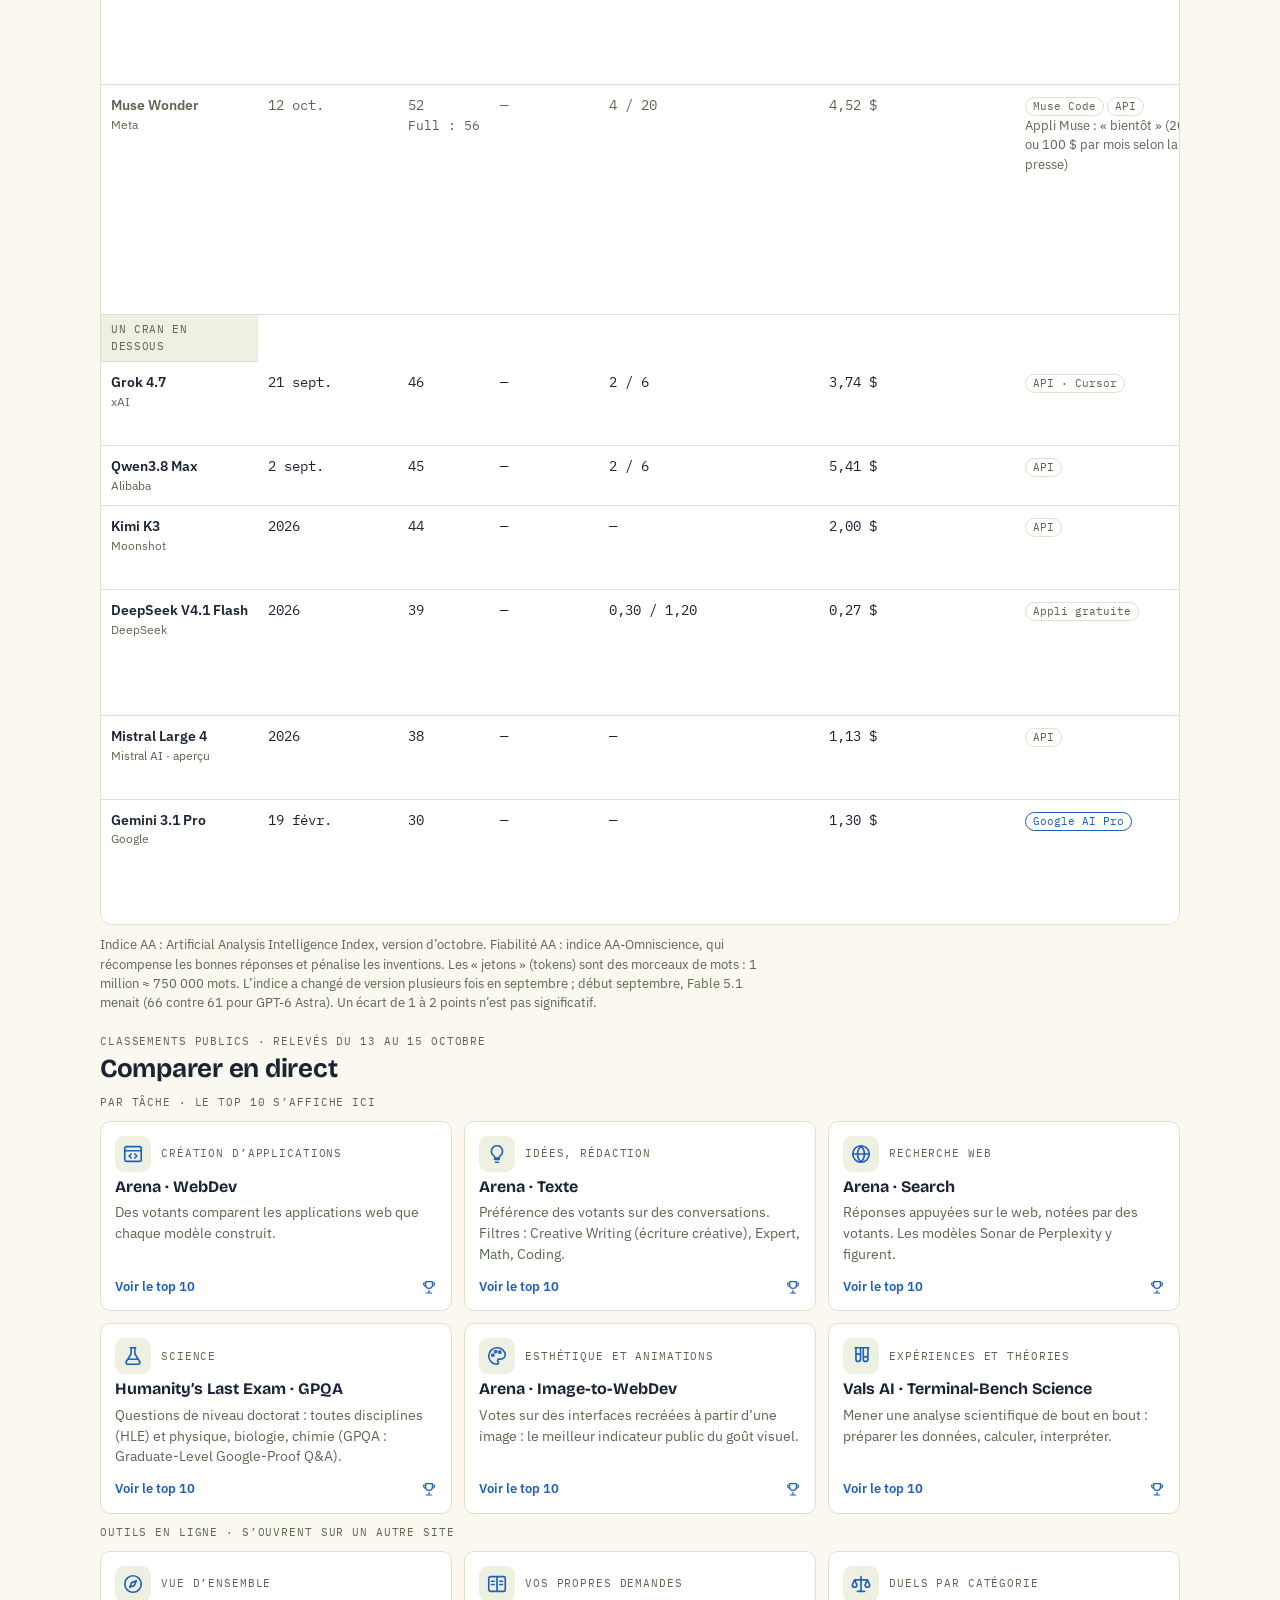
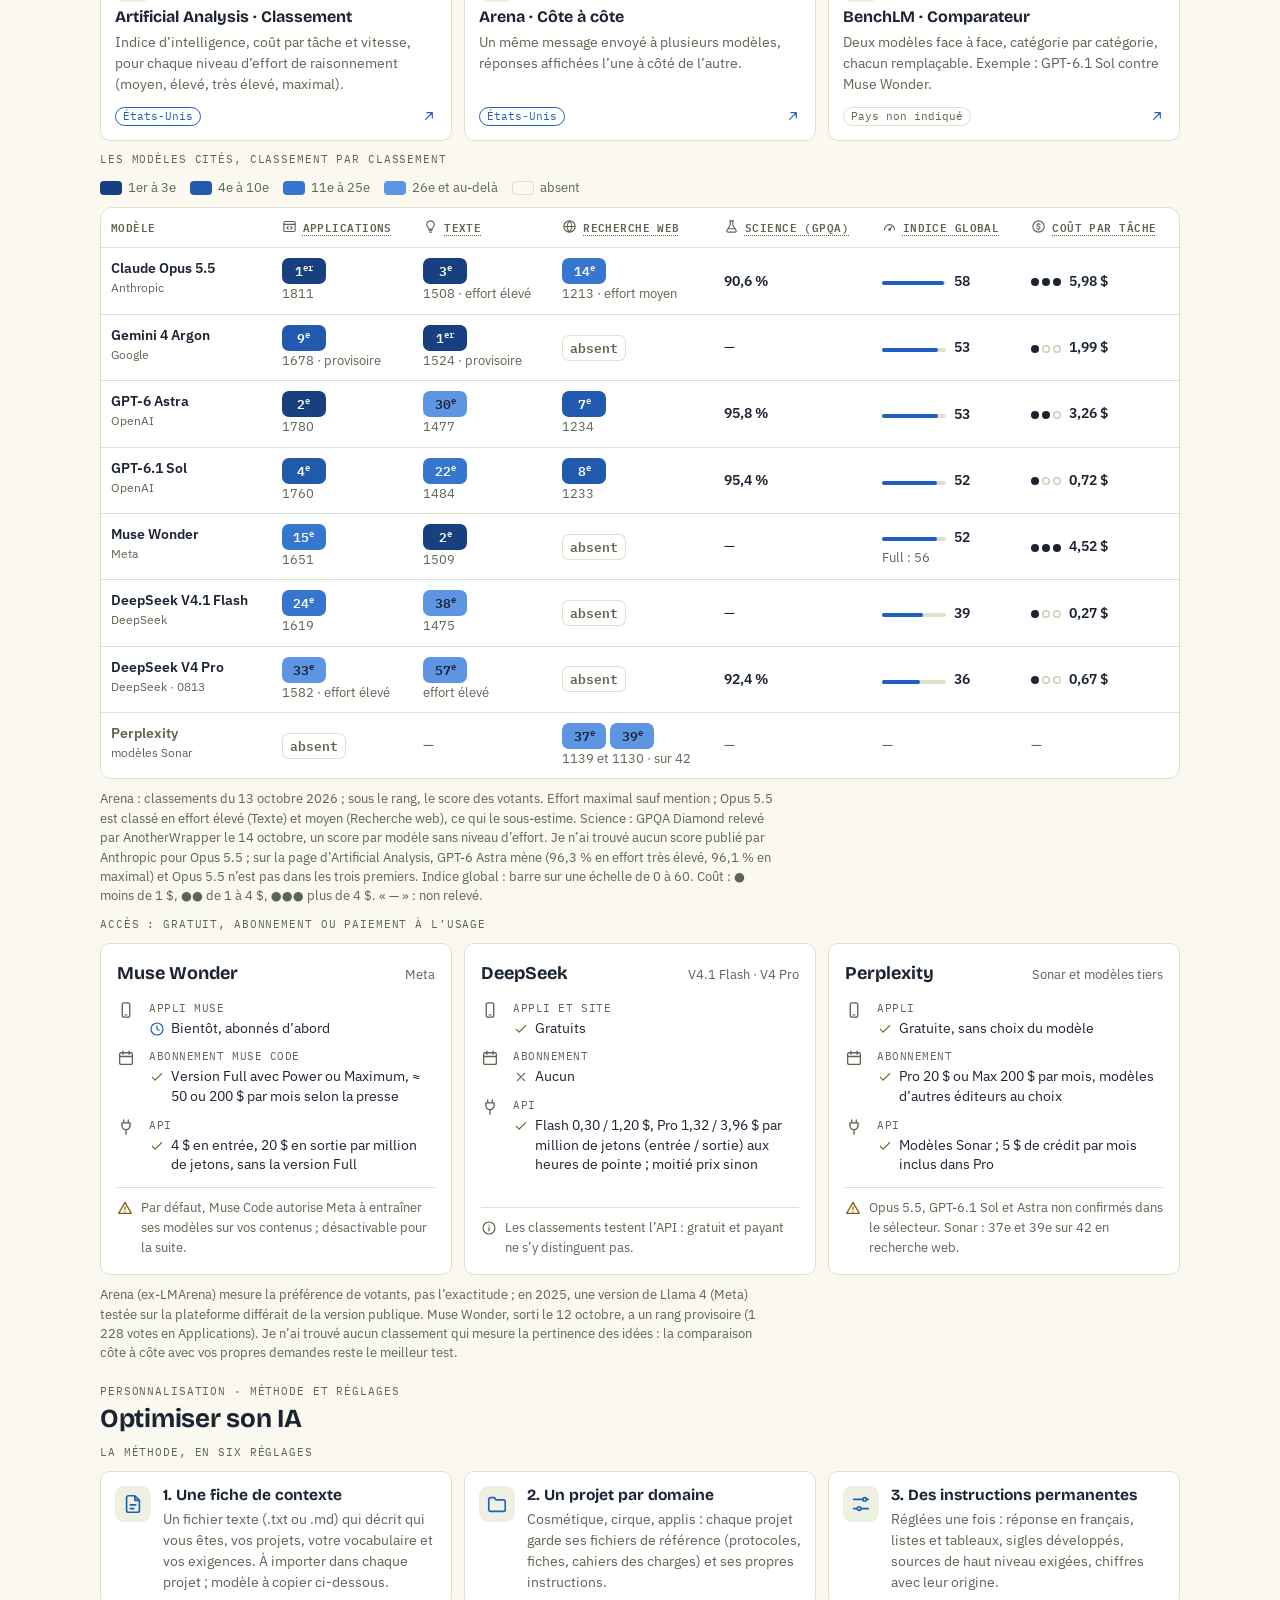
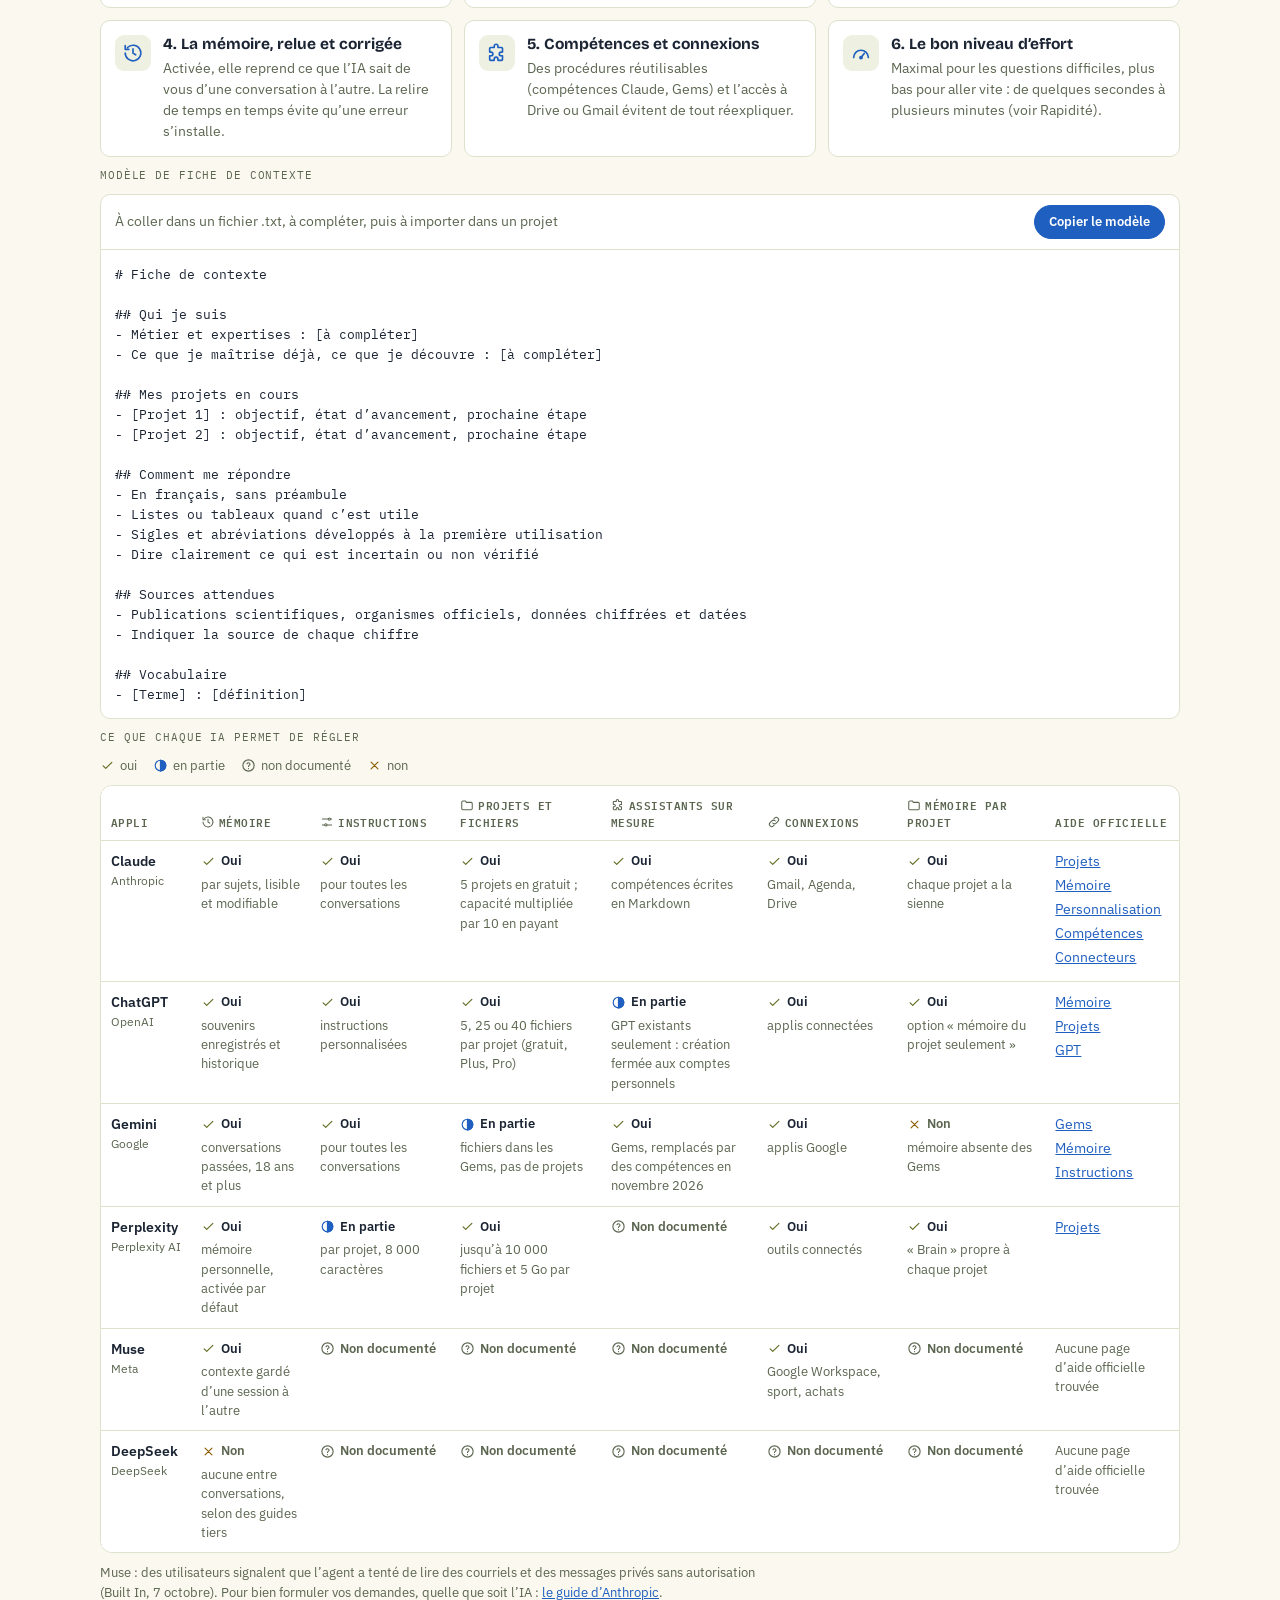
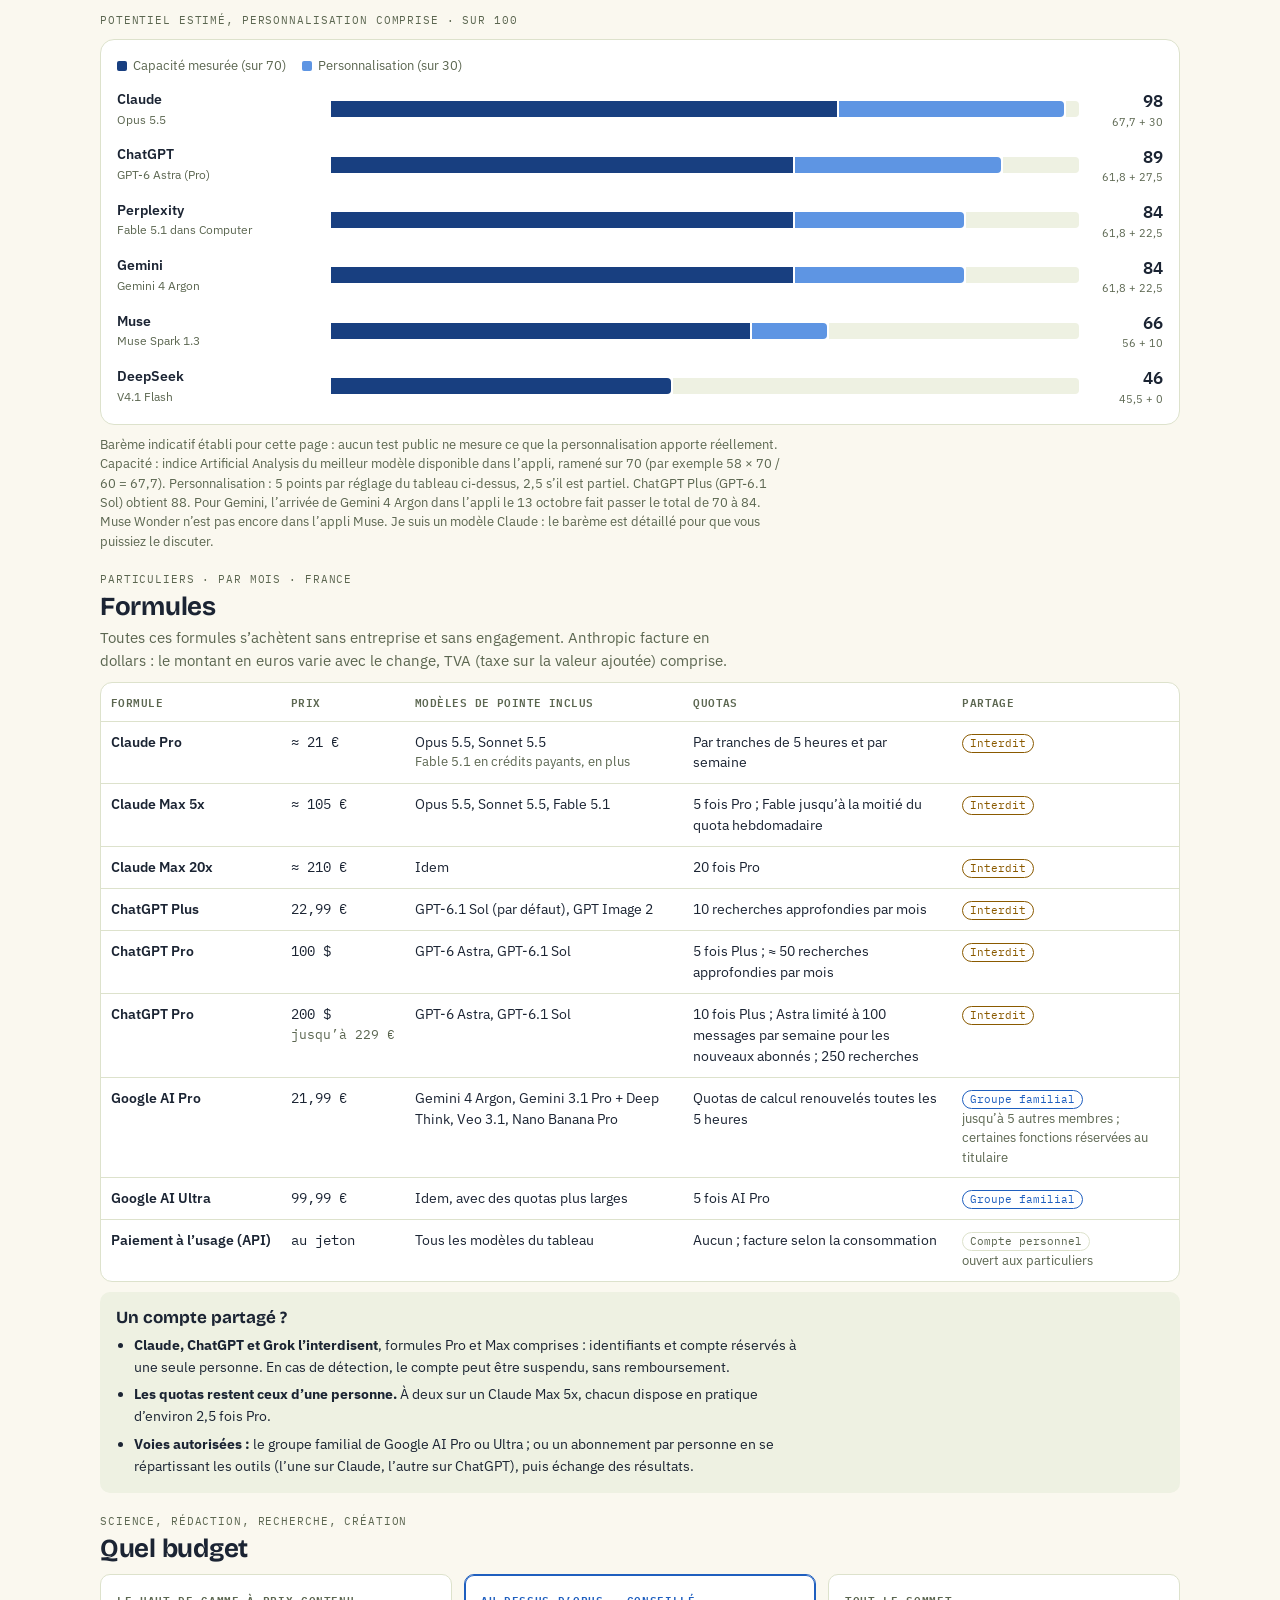
==== commit 1dacc908: "Adapter les échelles et rendre lisibles les configurations du graphique" ====
--- a/boussole-ia/index.html
+++ b/boussole-ia/index.html
@@ -438,8 +438,13 @@
 .duoctl label{display:flex;flex-direction:column;gap:4px;flex:1 1 200px;min-width:0}
 .duoctl select{font:inherit;font-size:14.5px;font-weight:600;color:var(--ink);background:var(--surface);border:1.5px solid var(--accent);border-radius:10px;padding:9px 10px;width:100%;cursor:pointer}
 #duoSwap{align-self:flex-end;padding:9px 13px;font-size:15px}
-#duoChart{position:relative}
+.duoscales select{font-size:13px;border-color:var(--line);padding:6px 10px}
+.duoscroll{overflow-x:auto}
+#duoChart{position:relative;min-width:760px}
 #duoChart svg{display:block;max-width:100%;height:auto}
+#duoChart text{font-family:var(--f-body)}
+#duoChart .duolabel{cursor:pointer}
+#duoChart .tt{transform:none;white-space:normal;width:max-content;max-width:min(290px,calc(100vw - 80px))}
 #duoChart .empty{padding:40px 8px;text-align:center;color:var(--muted);margin:0}
 .duobest{list-style:none;margin:0;padding:0;display:flex;flex-direction:column;gap:4px}
 .duobest li{display:grid;grid-template-columns:34px minmax(0,1fr) auto;gap:8px;align-items:center;font-size:14px;padding:6px 10px;border-radius:9px;background:var(--surface-2)}
@@ -546,6 +551,10 @@
       <button type="button" class="sortb" id="duoSwap" aria-label="Inverser les deux critères">⇄</button>
       <label><span class="eyebrow">Critère vertical ↑</span><select id="duoY"></select></label>
     </div>
+    <div class="duoctl duoscales">
+      <label><span class="eyebrow">Échelle horizontale</span><select id="duoScaleX"><option value="auto">Automatique</option><option value="linear">Linéaire</option><option value="log">Logarithmique</option></select></label>
+      <label><span class="eyebrow">Échelle verticale</span><select id="duoScaleY"><option value="auto">Automatique</option><option value="linear">Linéaire</option><option value="log">Logarithmique</option></select></label>
+    </div>
     <span class="eyebrow" id="duoCount" aria-live="polite"></span>
     <div class="keys" aria-hidden="true">
       <span><svg width="12" height="12"><circle cx="6" cy="6" r="5" fill="var(--s1)"/></svg>Anthropic (Claude)</span>
@@ -553,7 +562,7 @@
       <span><svg width="12" height="12"><path d="M6 0.5 L11.5 6 L6 11.5 L0.5 6 Z" fill="var(--s3)"/></svg>Autres laboratoires</span>
       <span><svg width="12" height="12"><circle cx="6" cy="6" r="4.2" fill="none" stroke="var(--muted)" stroke-width="1.6"/></svg>Hors classement</span>
     </div>
-    <div id="duoChart" role="group"></div>
+    <div class="duoscroll" tabindex="0" role="region" aria-label="Graphique des configurations, défilement horizontal sur petit écran"><div id="duoChart" role="group"></div></div>
     <span class="eyebrow">Meilleurs compromis entre les deux</span>
     <ol class="duobest" id="duoBest"></ol>
     <details><summary>Toutes les configurations comparées</summary><ul class="duobest" id="duoAll"></ul></details>
@@ -1848,6 +1857,8 @@
 (function(){
   const sx=$('duoX'), sy=$('duoY'), box=$('duoChart'), best=$('duoBest'), note=$('duoNote');
   if(!box) return;
+  const scaleX=$('duoScaleX'), scaleY=$('duoScaleY');
+  [scaleX,scaleY].forEach((s,i)=>{const saved=store('duo-scale-'+i);s.value=['linear','log'].includes(saved)?saved:'auto';});
   TG.forEach(([name,keys])=>[sx,sy].forEach(sel=>{
     const og=document.createElement('optgroup'); og.label=name;
     keys.forEach(k=>{ const t=T.find(x=>x.k===k); if(!t) return; const o=document.createElement('option'); o.value=k; o.textContent=t.label; og.appendChild(o); });
@@ -1877,6 +1888,23 @@
     for(let v=Math.ceil(lo/st)*st; v<=hi+1e-9; v+=st) out.push(+v.toFixed(6));
     return out;
   }
+  function axis(values,t,control){
+    const min=Math.min(...values), max=Math.max(...values), positive=min>0;
+    if(control.value==='log'&&!positive) control.value='auto';
+    const log=positive&&(control.value==='log'||control.value==='auto'&&max/min>=8);
+    const transform=log?Math.log10:v=>v, a=transform(min), b=transform(max), pad=(b-a)*0.22||(log?0.15:1);
+    let lo=a-pad, hi=b+pad;
+    if(!log&&min>=0) lo=Math.max(0,lo);
+    if(!log&&t.kind==='editorial') hi=Math.min(hi,5.25);
+    const norm=v=>inv(t)?(hi-transform(v))/(hi-lo):(transform(v)-lo)/(hi-lo);
+    /* Le classement des compromis reste indépendant du choix d’échelle. */
+    const rankPad=(max-min)*0.1||1, rankLo=min>=0?Math.max(0,min-rankPad):min-rankPad, rankHi=t.kind==='editorial'?Math.min(max+rankPad,5.25):max+rankPad;
+    const rank=v=>inv(t)?(rankHi-v)/(rankHi-rankLo):(v-rankLo)/(rankHi-rankLo);
+    const steps=[];
+    if(log){for(let p=Math.floor(lo);p<=Math.ceil(hi);p++) for(const f of [1,2,5]){const v=f*10**p;if(Math.log10(v)>=lo&&Math.log10(v)<=hi) steps.push(v);}}
+    else steps.push(...ticks(lo,hi,5));
+    return {norm,rank,steps,label:log?'logarithmique':'linéaire'};
+  }
   function msg(t){ const d=document.createElement('p'); d.className='empty'; d.textContent=t; box.appendChild(d); note.textContent=''; box.setAttribute('aria-label',t); }
   function render(){
     store('duo-x',sx.value); store('duo-y',sy.value);
@@ -1888,50 +1916,64 @@
     measures(ty).forEach(i=>{ const id=key(i), ix=mx.get(id); if(ix&&!seen.has(id)){ seen.add(id); Pt.push({m:i.m,lab:i.lab,e:i.e,x:val(tx,ix),y:val(ty,i),ix:ix,iy:i,nr:ix.nr||i.nr}); } });
     $('duoCount').textContent=Pt.length+' configuration'+(Pt.length>1?'s':'')+' comparée'+(Pt.length>1?'s':'')+' · même effort sur les deux critères';
     if(!Pt.length){ msg('Aucune configuration ne dispose de valeurs pour ces deux critères au même niveau d’effort. Les relevés sans effort précisé sont uniquement comparés entre eux.'); return; }
-    const dom=(a,t)=>{ let lo=Math.min(...a), hi=Math.max(...a); const pad=(hi-lo)*0.1||1; const l0=lo; lo-=pad; hi+=pad; if(l0>=0&&lo<0) lo=0; if(t.kind==='editorial') hi=Math.min(hi,5.25); return [lo,hi]; };
-    const [xlo,xhi]=dom(Pt.map(p=>p.x),tx), [ylo,yhi]=dom(Pt.map(p=>p.y),ty);
-    const W=Math.max(box.clientWidth,300), H=Math.max(W<560?Math.round(W*1.05):Math.min(470,Math.round(W*0.56)),Math.min(800,Pt.length*18));
-    const m={l:W<560?52:62,r:14,t:28,b:44}, pw=W-m.l-m.r, ph=H-m.t-m.b;
-    const nx=v=>inv(tx)?(xhi-v)/(xhi-xlo):(v-xlo)/(xhi-xlo), ny=v=>inv(ty)?(yhi-v)/(yhi-ylo):(v-ylo)/(yhi-ylo);
+    const ax=axis(Pt.map(p=>p.x),tx,scaleX), ay=axis(Pt.map(p=>p.y),ty,scaleY);
+    store('duo-scale-0',scaleX.value);store('duo-scale-1',scaleY.value);
+    const W=Math.max(box.clientWidth,760), H=Math.max(520,Math.min(1000,Pt.length*22));
+    const m={l:68,r:30,t:42,b:54}, pw=W-m.l-m.r, ph=H-m.t-m.b;
+    const nx=ax.norm, ny=ay.norm;
     const X=v=>m.l+nx(v)*pw, Y=v=>m.t+(1-ny(v))*ph;
     const svg=el('svg',{viewBox:'0 0 '+W+' '+H,width:W,height:H}); box.insertBefore(svg,tt);
     const med=a=>{ const b=[...a].sort((p,q)=>p-q), k=b.length>>1; return b.length%2?b[k]:(b[k-1]+b[k])/2; };
     const cx=X(med(Pt.map(p=>p.x))), cy=Y(med(Pt.map(p=>p.y)));
     const g=el('g',{},svg);
     el('rect',{x:cx,y:m.t,width:W-m.r-cx,height:cy-m.t,fill:'var(--hi)',opacity:.22,rx:6},g);
-    ticks(Math.min(xlo,xhi),Math.max(xlo,xhi),W<560?3:4).forEach(v=>{ const x=X(v); if(x<m.l-1||x>W-m.r+1) return;
+    ax.steps.forEach(v=>{ const x=X(v); if(x<m.l-1||x>W-m.r+1) return;
       el('line',{x1:x,x2:x,y1:m.t,y2:H-m.b,stroke:'var(--grid)','stroke-width':1},g);
       const t=el('text',{x:x,y:H-m.b+16,'text-anchor':x>W-m.r-26?'end':x<m.l+26?'start':'middle','font-size':11,fill:'var(--muted)'},g); t.textContent=fv(tx,v); });
-    ticks(Math.min(ylo,yhi),Math.max(ylo,yhi)).forEach(v=>{ const y=Y(v); if(y<m.t-1||y>H-m.b+1) return;
+    ay.steps.forEach(v=>{ const y=Y(v); if(y<m.t-1||y>H-m.b+1) return;
       el('line',{x1:m.l,x2:W-m.r,y1:y,y2:y,stroke:'var(--grid)','stroke-width':1},g);
       const t=el('text',{x:m.l-7,y:y+4,'text-anchor':'end','font-size':11,fill:'var(--muted)'},g); t.textContent=fv(ty,v); });
     el('line',{x1:cx,x2:cx,y1:m.t,y2:H-m.b,stroke:'var(--axis)','stroke-dasharray':'4 4'},g);
     el('line',{x1:m.l,x2:W-m.r,y1:cy,y2:cy,stroke:'var(--axis)','stroke-dasharray':'4 4'},g);
     el('line',{x1:m.l,x2:W-m.r,y1:H-m.b,y2:H-m.b,stroke:'var(--axis)'},g);
-    const q1=el('text',{x:W-m.r-8,y:m.t+16,'text-anchor':'end','font-size':12.5,'font-weight':700,fill:'var(--olive)'},g); q1.textContent='✓ Bon sur les deux';
-    const q3=el('text',{x:m.l+8,y:H-m.b-8,'text-anchor':'start','font-size':12,fill:'var(--muted)'},g); q3.textContent='Moins bon sur les deux';
-    const xt=el('text',{x:W-m.r,y:H-6,'text-anchor':'end','font-size':11.5,'font-weight':600,fill:'var(--ink)'},g); xt.textContent=TSHORT[tx.k]+' : mieux à droite →';
-    const yt=el('text',{x:m.l-m.l+4,y:14,'text-anchor':'start','font-size':11.5,'font-weight':600,fill:'var(--ink)'},g); yt.textContent='↑ '+TSHORT[ty.k]+' : mieux en haut';
-    const marks=el('g',{},svg), labels=el('g',{},svg), hits=el('g',{},svg), placed=[[W-m.r-130,m.t+2,W-m.r,m.t+20],[m.l,H-m.b-22,m.l+160,H-m.b]];
-    Pt.forEach(p=>{ p.s=(nx(p.x)+ny(p.y))/2; });
+    const xt=el('text',{x:W-m.r,y:H-6,'text-anchor':'end','font-size':11.5,'font-weight':600,fill:'var(--ink)'},g); xt.textContent=TSHORT[tx.k]+' · échelle '+ax.label+' · mieux à droite →';
+    const yt=el('text',{x:4,y:18,'text-anchor':'start','font-size':11.5,'font-weight':600,fill:'var(--ink)'},g); yt.textContent='↑ '+TSHORT[ty.k]+' · échelle '+ay.label+' · mieux en haut';
+    const marks=el('g',{},svg), labels=el('g',{},svg), hits=el('g',{},svg), placed=[];
+    Pt.forEach(p=>{ p.s=(ax.rank(p.x)+ay.rank(p.y))/2; });
+    function placeLabel(px,py,w,h){
+      let best=null, distance=Infinity;
+      function consider(x,y){
+        if(x<m.l+4||x+w>W-m.r-4||y<m.t+4||y+h>H-m.b-4) return;
+        const dx=Math.max(x-px,0,px-x-w), dy=Math.max(y-py,0,py-y-h);
+        const d=dx*dx+dy*dy+0.02*((x+w/2-px)**2+(y+h/2-py)**2);
+        if(d>=distance||placed.some(q=>x<q.x+q.w+4&&x+w+4>q.x&&y<q.y+q.h+4&&y+h+4>q.y)) return;
+        if(Pt.some(q=>X(q.x)>x-14&&X(q.x)<x+w+14&&Y(q.y)>y-14&&Y(q.y)<y+h+14)) return;
+        best={x,y,w,h}; distance=d;
+      }
+      consider(px+16,py-h/2);consider(px-w-16,py-h/2);
+      for(let y=m.t+4;y+h<=H-m.b-4;y+=12) for(let x=m.l+4;x+w<=W-m.r-4;x+=12) consider(x,y);
+      placed.push(best);return best;
+    }
     [...Pt].sort((a,b)=>b.s-a.s).forEach(p=>{
       const px=X(p.x), py=Y(p.y), gr=grp(p.lab);
       const mk=marker(marks,px,py,gr,p.nr?4.5:6);
       if(p.nr){ mk.setAttribute('fill','var(--surface)'); mk.setAttribute('stroke',COL[gr]); mk.setAttribute('stroke-width',2); }
-      const label=nm(p.m)+' · '+effort(p.e), w=label.length*6.3+4, hgt=13;
-      const cand=[[10,4,'start'],[-10,4,'end'],[0,-11,'middle'],[0,19,'middle'],[10,-8,'start'],[-10,-8,'end'],[10,15,'start'],[-10,15,'end']];
-      const box_=c=>{ const x0=c[2]==='start'?px+c[0]:c[2]==='end'?px+c[0]-w:px-w/2; return [x0,py+c[1]-hgt+3,x0+w,py+c[1]+3]; };
-      const free=b=>b[0]>=2&&b[2]<=W-2&&b[1]>=m.t-4&&b[3]<=H-m.b+2&&!placed.some(q=>b[0]<q[2]&&b[2]>q[0]&&b[1]<q[3]&&b[3]>q[1])&&!Pt.some(o=>o!==p&&X(o.x)>b[0]-3&&X(o.x)<b[2]+3&&Y(o.y)>b[1]-3&&Y(o.y)<b[3]+3);
-      let c=cand.find(c=>free(box_(c)));
-      if(c){ placed.push(box_(c));
-        const t=el('text',{x:px+c[0],y:py+c[1],'text-anchor':c[2],'font-size':12,'font-weight':p.nr?400:600,fill:p.nr?'var(--muted)':'var(--ink)'},labels); t.textContent=label; }
+      const connector=el('line',{x1:px,y1:py,stroke:COL[gr],'stroke-width':1,opacity:.7,'pointer-events':'none'},labels);
+      const lg=el('g',{class:'duolabel'},labels), bg=el('rect',{height:34,rx:5,fill:'var(--surface)',stroke:'var(--line)'},lg);
+      const name=el('text',{x:6,y:13,'font-size':12,'font-weight':600,fill:'var(--ink)'},lg);name.textContent=nm(p.m);
+      const level=el('text',{x:6,y:28,'font-size':11,fill:'var(--muted)'},lg);level.textContent=ELAB[p.e]?'effort '+effort(p.e):effort(p.e);
+      const w=Math.ceil(Math.max(name.getComputedTextLength(),level.getComputedTextLength()))+12, r=placeLabel(px,py,w,34);
+      bg.setAttribute('width',w);lg.setAttribute('transform','translate('+r.x+' '+r.y+')');
+      connector.setAttribute('x2',Math.max(r.x,Math.min(px,r.x+w)));connector.setAttribute('y2',Math.max(r.y,Math.min(py,r.y+34)));
       const h=el('circle',{cx:px,cy:py,r:14,fill:'transparent',tabindex:0,role:'button','aria-label':pair(p)+' : '+tx.label+' '+fv(tx,p.x)+', '+ty.label+' '+fv(ty,p.y)},hits);
       h.style.cursor='pointer';
       const show=()=>{ tt.innerHTML='<b>'+pair(p)+'</b><br>'+TSHORT[tx.k]+' : '+fv(tx,p.x)+'<br>'+TSHORT[ty.k]+' : '+fv(ty,p.y)+(p.nr?'<br>Hors classement':'');
-        tt.style.left=Math.min(Math.max(px,70),W-70)+'px'; tt.style.top=py+'px'; tt.hidden=false; };
+        tt.hidden=false;const scroll=box.parentElement,left=scroll.scrollLeft;
+        tt.style.left=Math.max(left+4,Math.min(px+12,left+scroll.clientWidth-tt.offsetWidth-4))+'px';tt.style.top=Math.max(4,py-tt.offsetHeight-12)+'px'; };
       h.addEventListener('pointerenter',show); h.addEventListener('focus',show); h.addEventListener('click',show);
       h.addEventListener('pointerleave',()=>tt.hidden=true); h.addEventListener('blur',()=>tt.hidden=true);
       h.addEventListener('keydown',e=>{if(e.key==='Enter'||e.key===' '){e.preventDefault();show();}if(e.key==='Escape') tt.hidden=true;});
+      lg.addEventListener('pointerenter',show);lg.addEventListener('click',show);lg.addEventListener('pointerleave',()=>tt.hidden=true);
     });
     const top=[...Pt].filter(p=>!p.nr).sort((a,b)=>b.s-a.s).slice(0,5);
     top.forEach((p,i)=>{ const li=document.createElement('li');
@@ -1941,12 +1983,14 @@
     });
     box.setAttribute('aria-label','Nuage de points : '+tx.label+' à l’horizontale, '+ty.label+' à la verticale. '+Pt.length+' configurations. Meilleurs compromis : '+top.slice(0,3).map(pair).join(', ')+'.');
     const source=t=>t.k==='conso'||t.k==='speed'?'Artificial Analysis, relevé du 16 octobre 2026':t.kind==='mesure'?t.src+(t.date?', relevé du '+t.date+' 2026':''): 'classement éditorial, note sur 5';
-    note.textContent='Horizontal : '+tx.label+' ('+source(tx)+'). Vertical : '+ty.label+' ('+source(ty)+'). Chaque point associe le même modèle et le même effort sur les deux critères. Tous les couples disposant des deux valeurs sont affichés, y compris sous 50 points d’indice d’intelligence. Les relevés sans effort précisé sont comparés entre eux, sans leur attribuer un niveau. Pointillés : médiane des configurations ; la zone jaune réunit celles qui dépassent cette médiane sur les deux critères. Points creux : hors des dix premiers d’un classement. Gemini 4 Argon : seul l’effort élevé est renseigné dans cette page.';
+    note.textContent='Horizontal : '+tx.label+' ('+source(tx)+'), échelle '+ax.label+'. Vertical : '+ty.label+' ('+source(ty)+'), échelle '+ay.label+'. En mode automatique, une échelle logarithmique est utilisée lorsque les valeurs sont positives et que la plus grande vaut au moins huit fois la plus petite ; sinon, l’échelle est linéaire. Le classement des compromis reste identique quelle que soit l’échelle. Chaque point associe le même modèle et le même effort sur les deux critères. Tous les couples disposant des deux valeurs sont affichés, y compris sous 50 points d’indice d’intelligence. Les relevés sans effort précisé sont comparés entre eux, sans leur attribuer un niveau. Pointillés : médiane des configurations ; la zone jaune réunit celles qui dépassent cette médiane sur les deux critères. Points creux : hors des dix premiers d’un classement. Sur téléphone, le graphique défile horizontalement. Gemini 4 Argon : seul l’effort élevé est renseigné dans cette page.';
   }
   sx.addEventListener('change',render); sy.addEventListener('change',render);
-  $('duoSwap').addEventListener('click',()=>{ const a=sx.value; sx.value=sy.value; sy.value=a; render(); });
+  scaleX.addEventListener('change',render);scaleY.addEventListener('change',render);
+  $('duoSwap').addEventListener('click',()=>{ const a=sx.value; sx.value=sy.value; sy.value=a;const s=scaleX.value;scaleX.value=scaleY.value;scaleY.value=s;render(); });
   let rr; window.addEventListener('resize',()=>{ clearTimeout(rr); rr=setTimeout(render,120); });
   render();
+  if(document.fonts) document.fonts.ready.then(render);
 })();
 
 })();
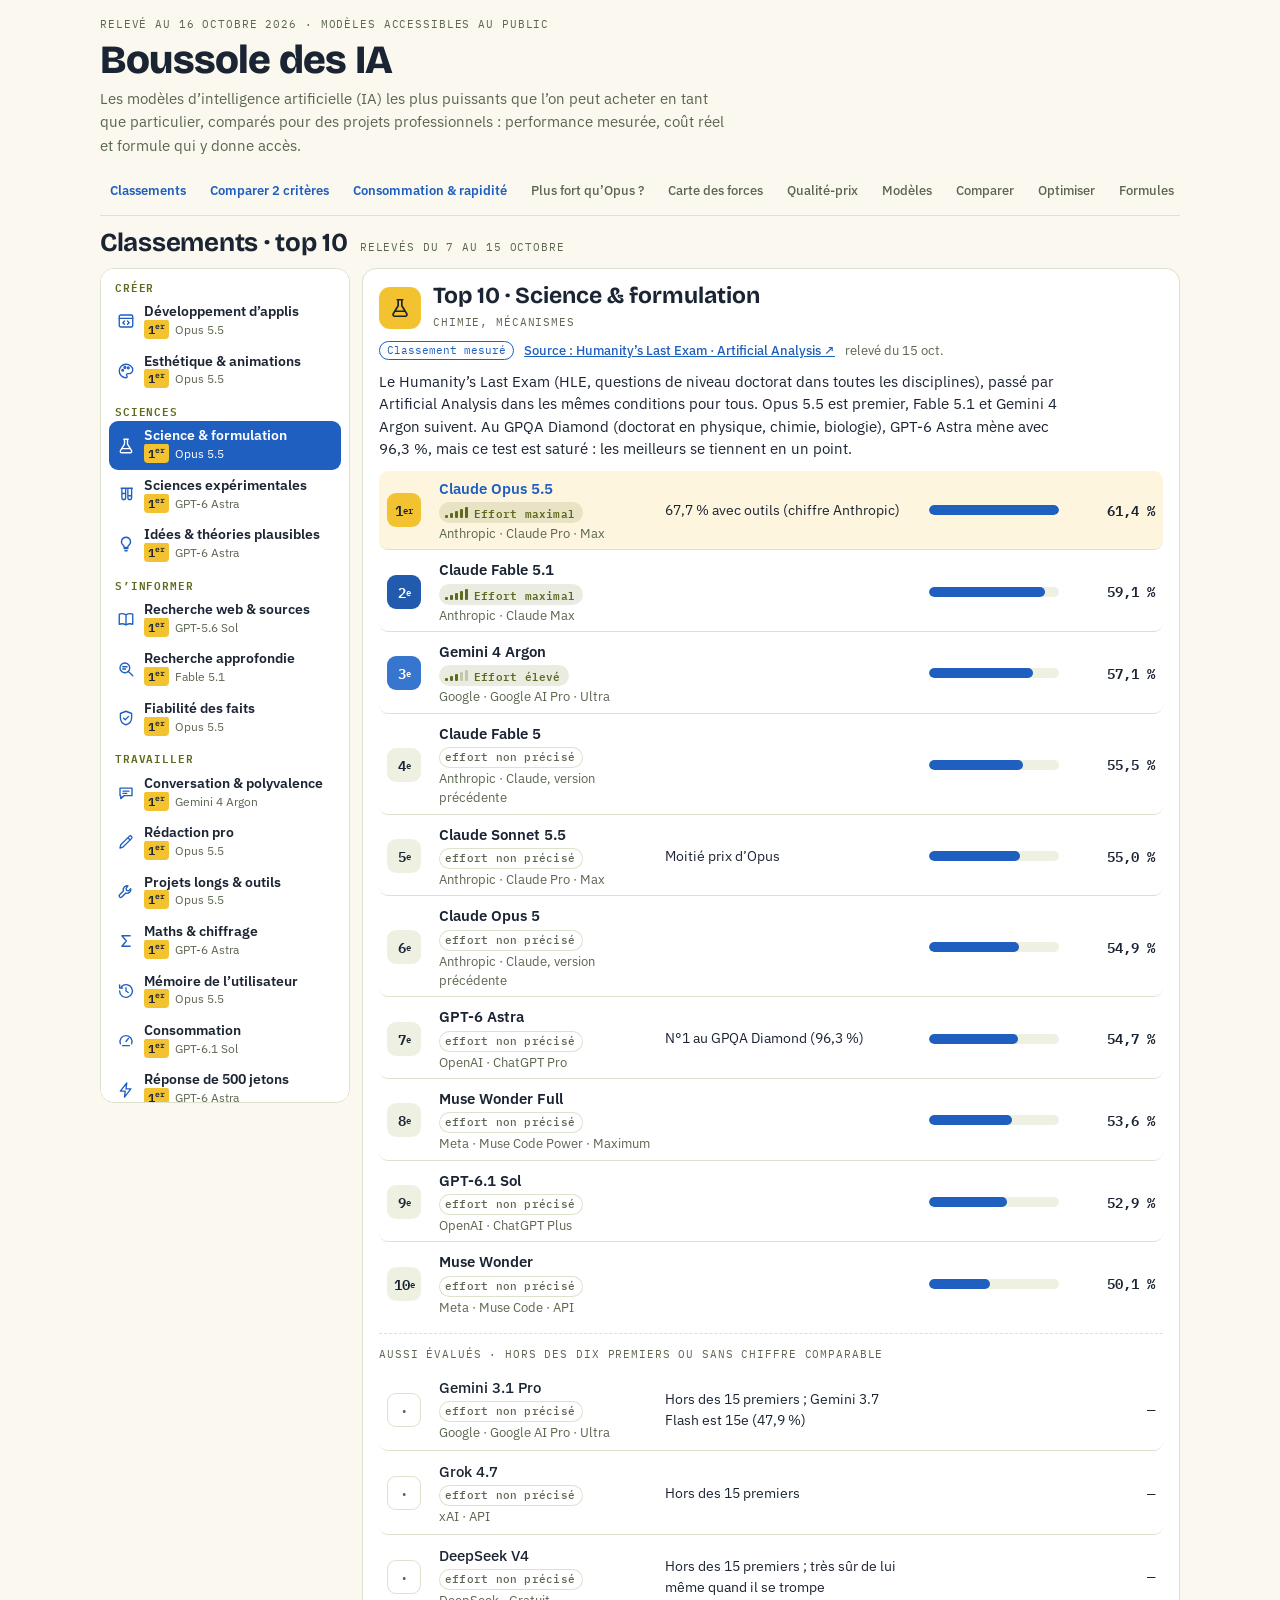
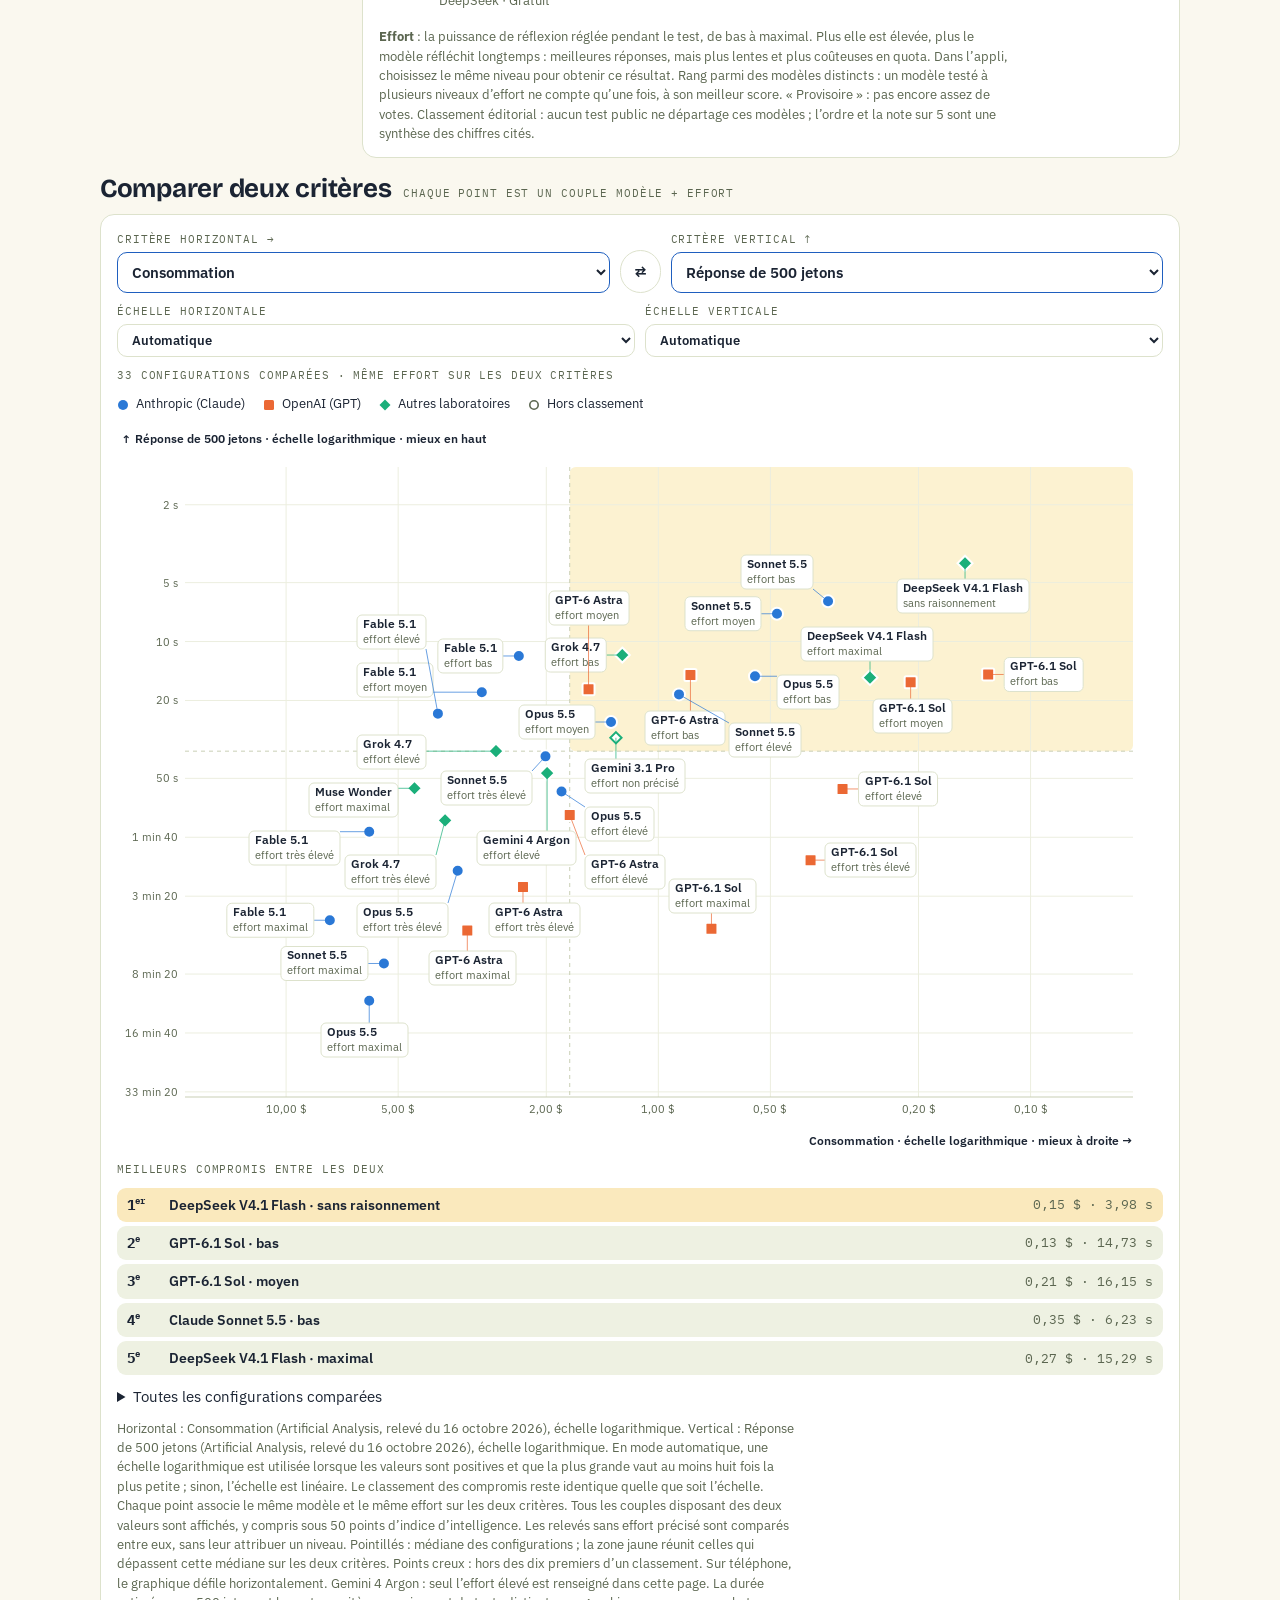
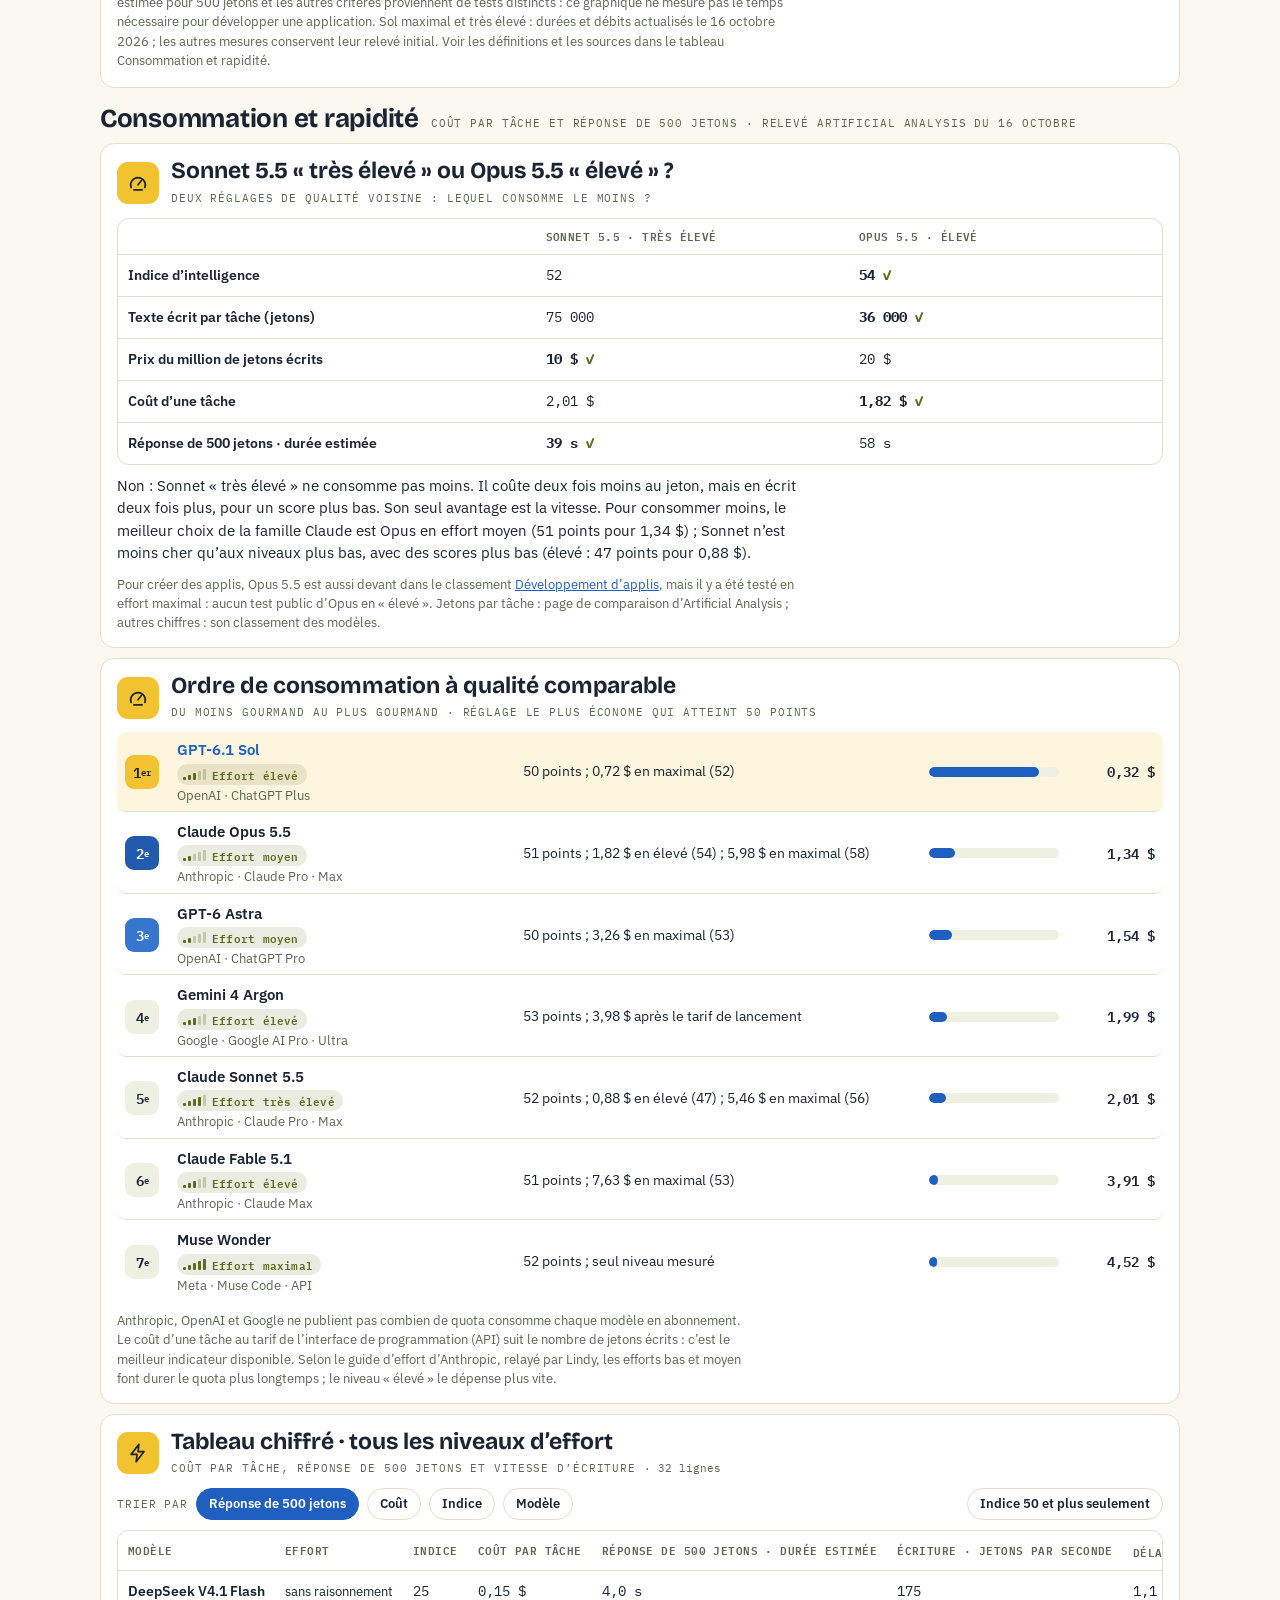
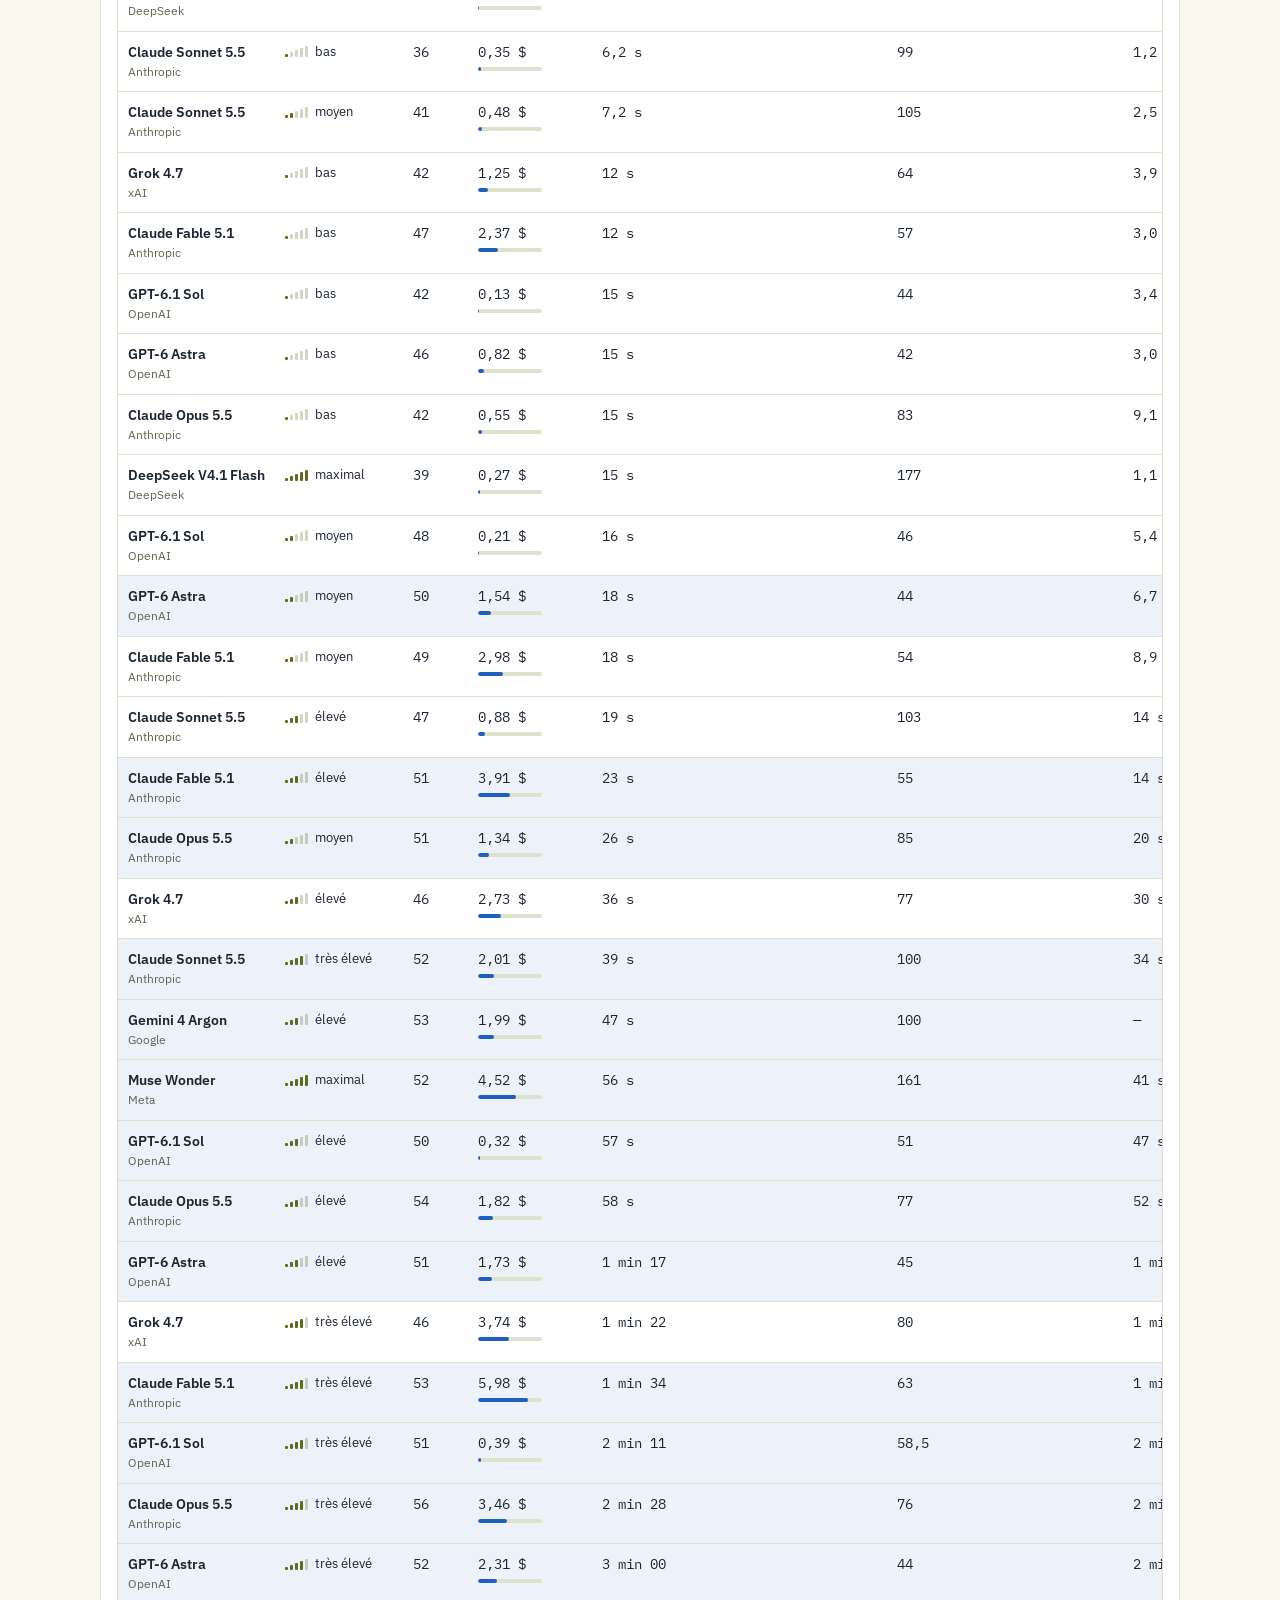
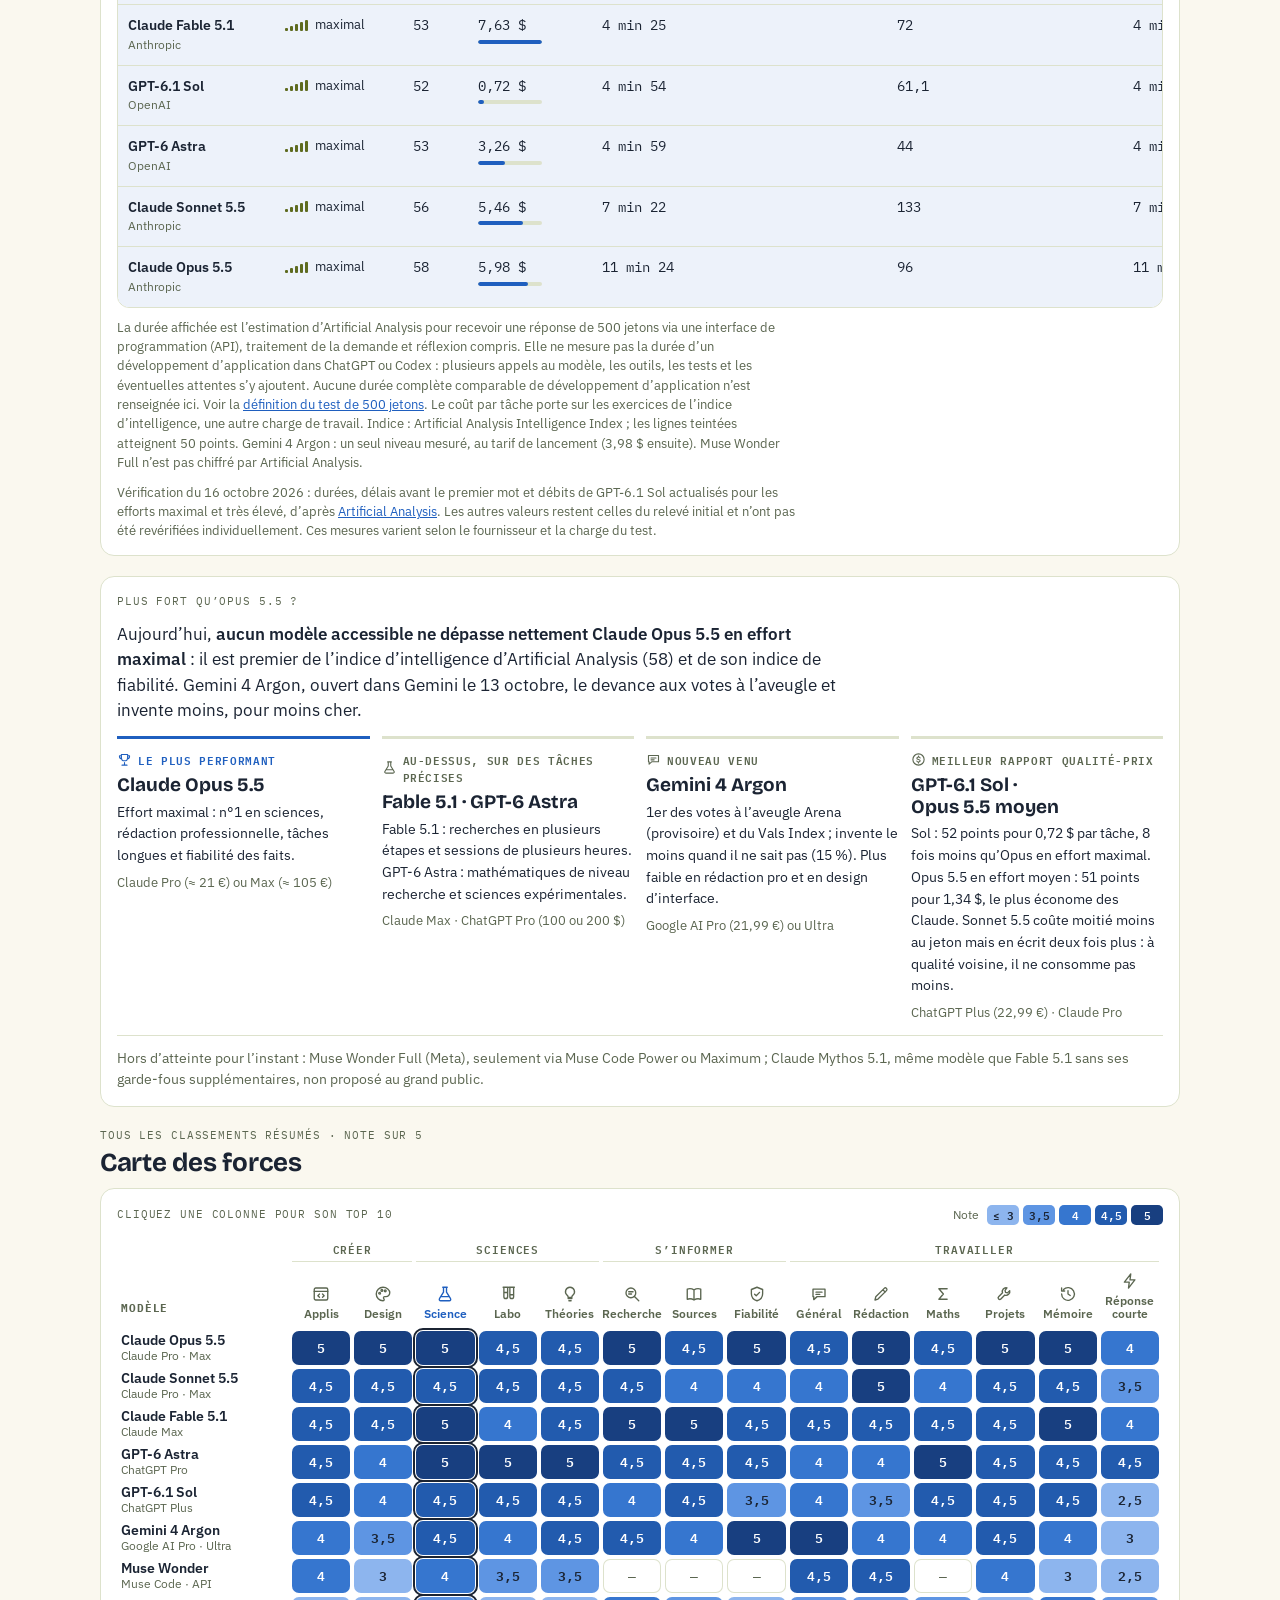
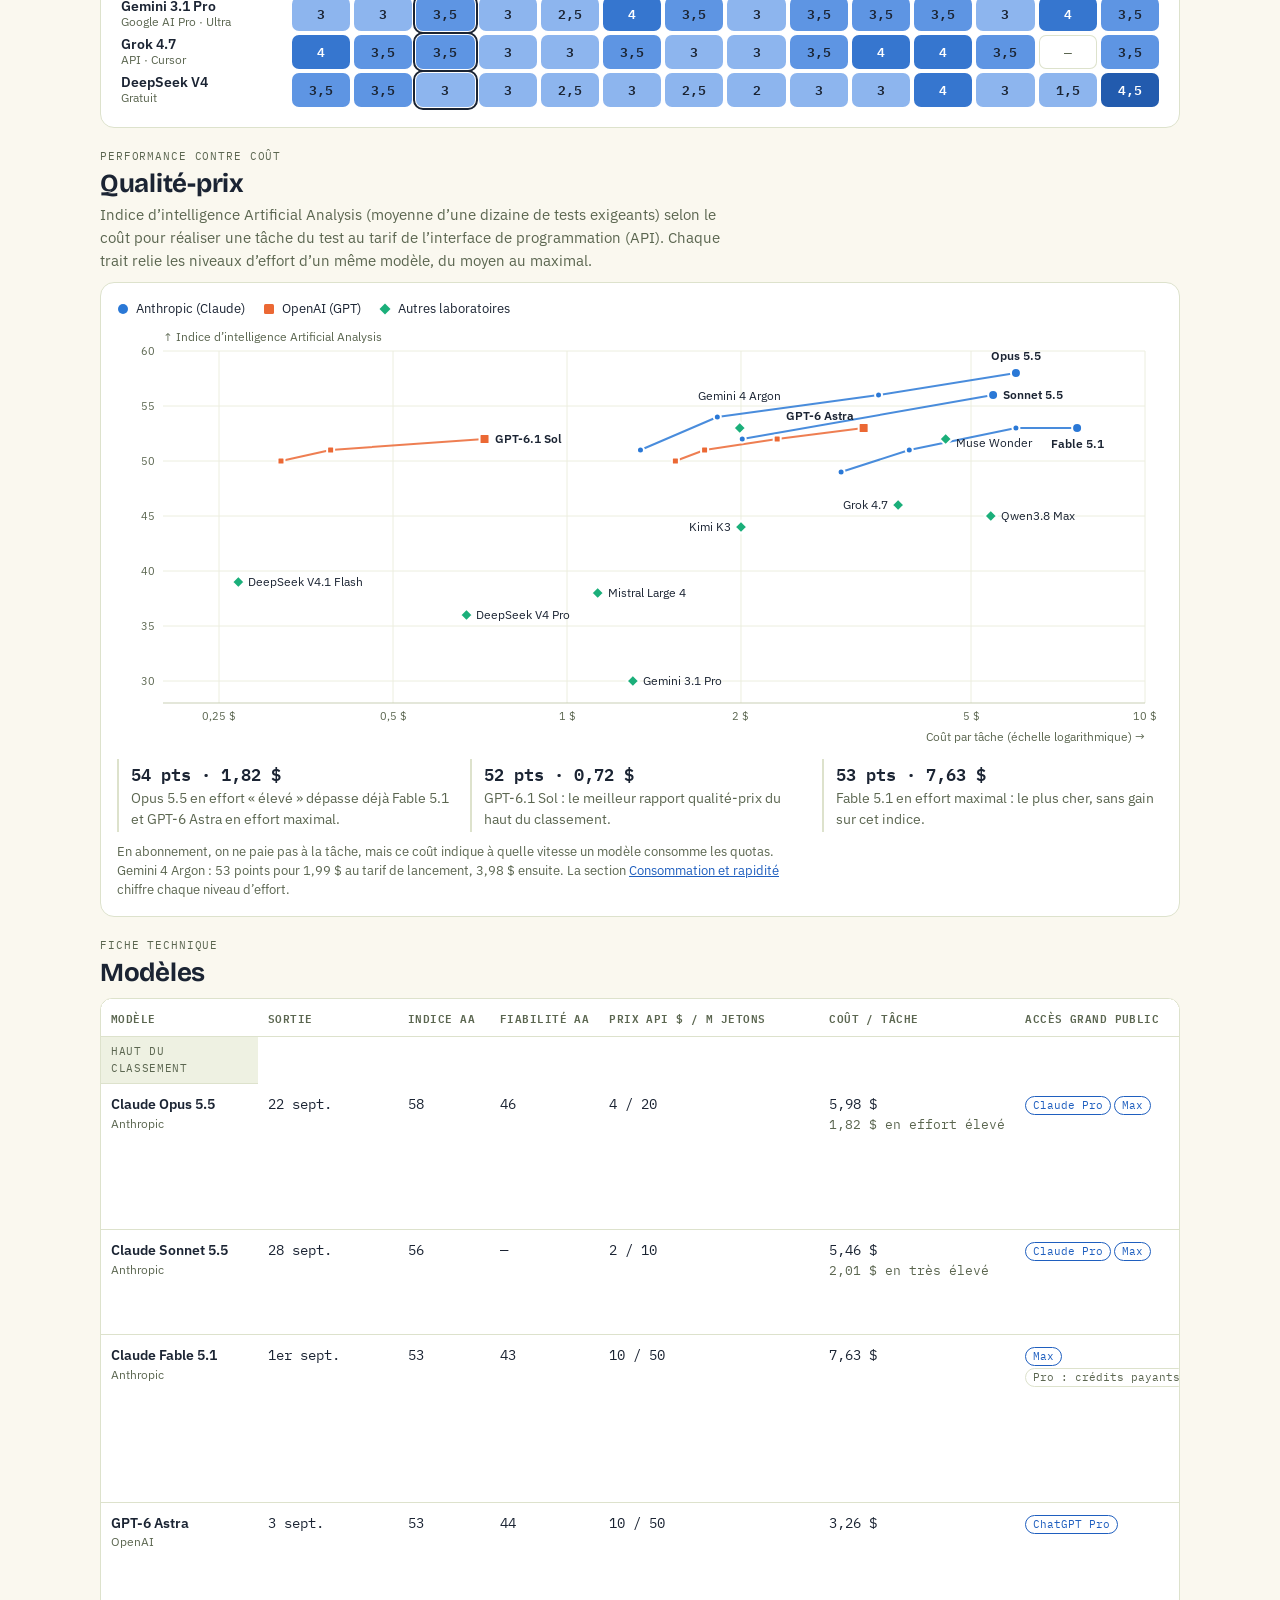
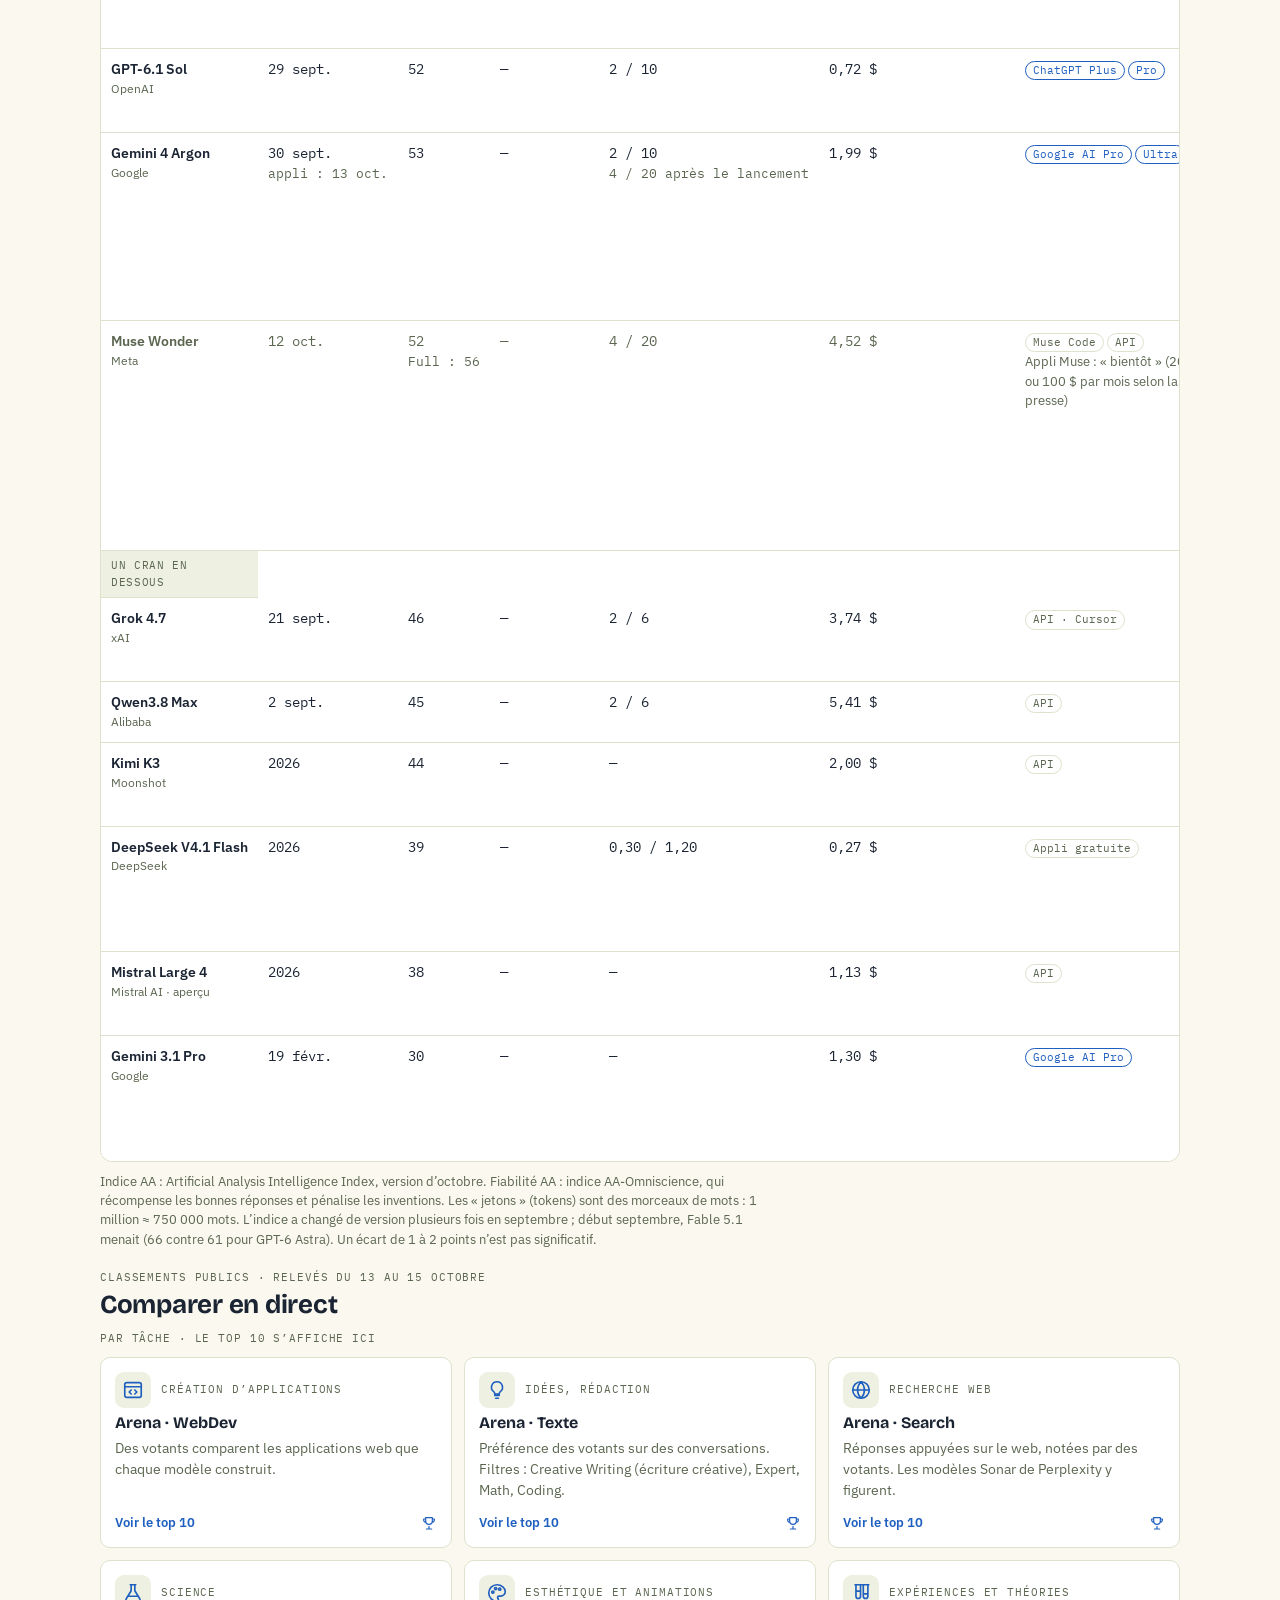
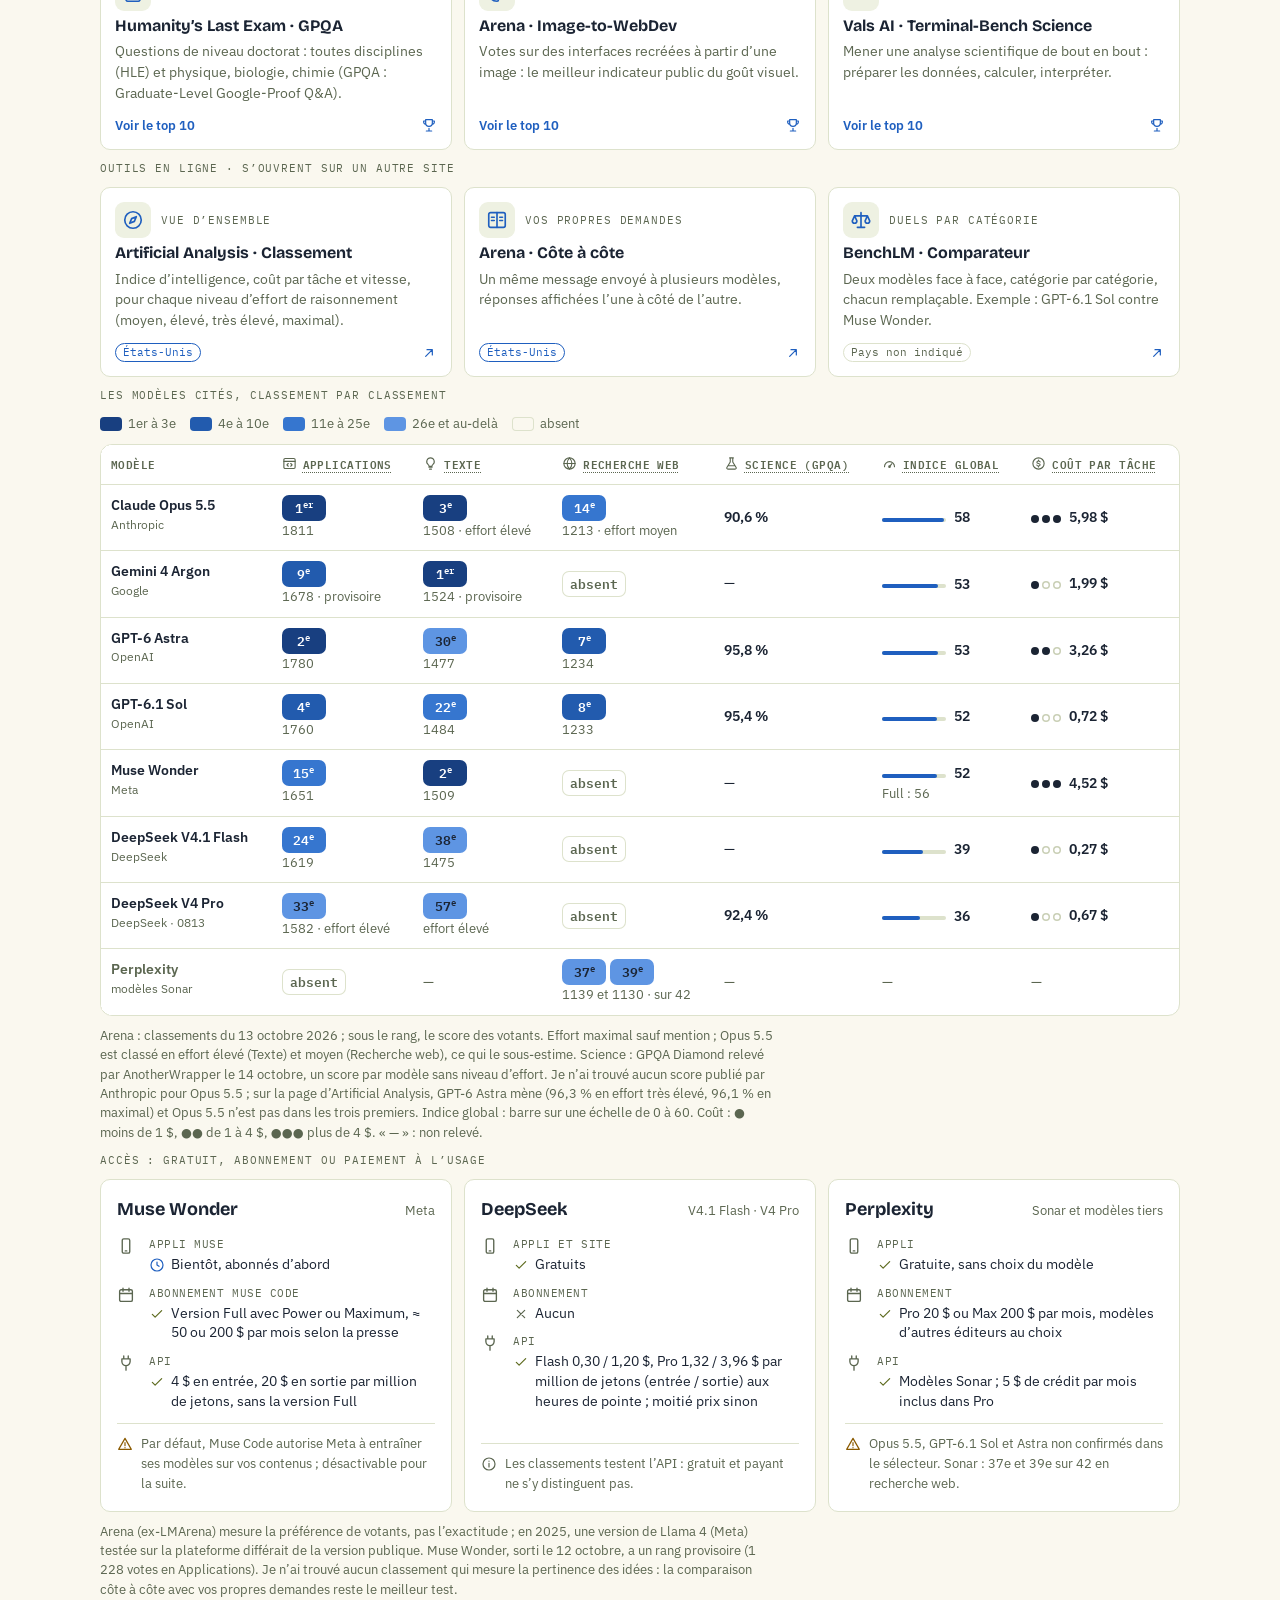
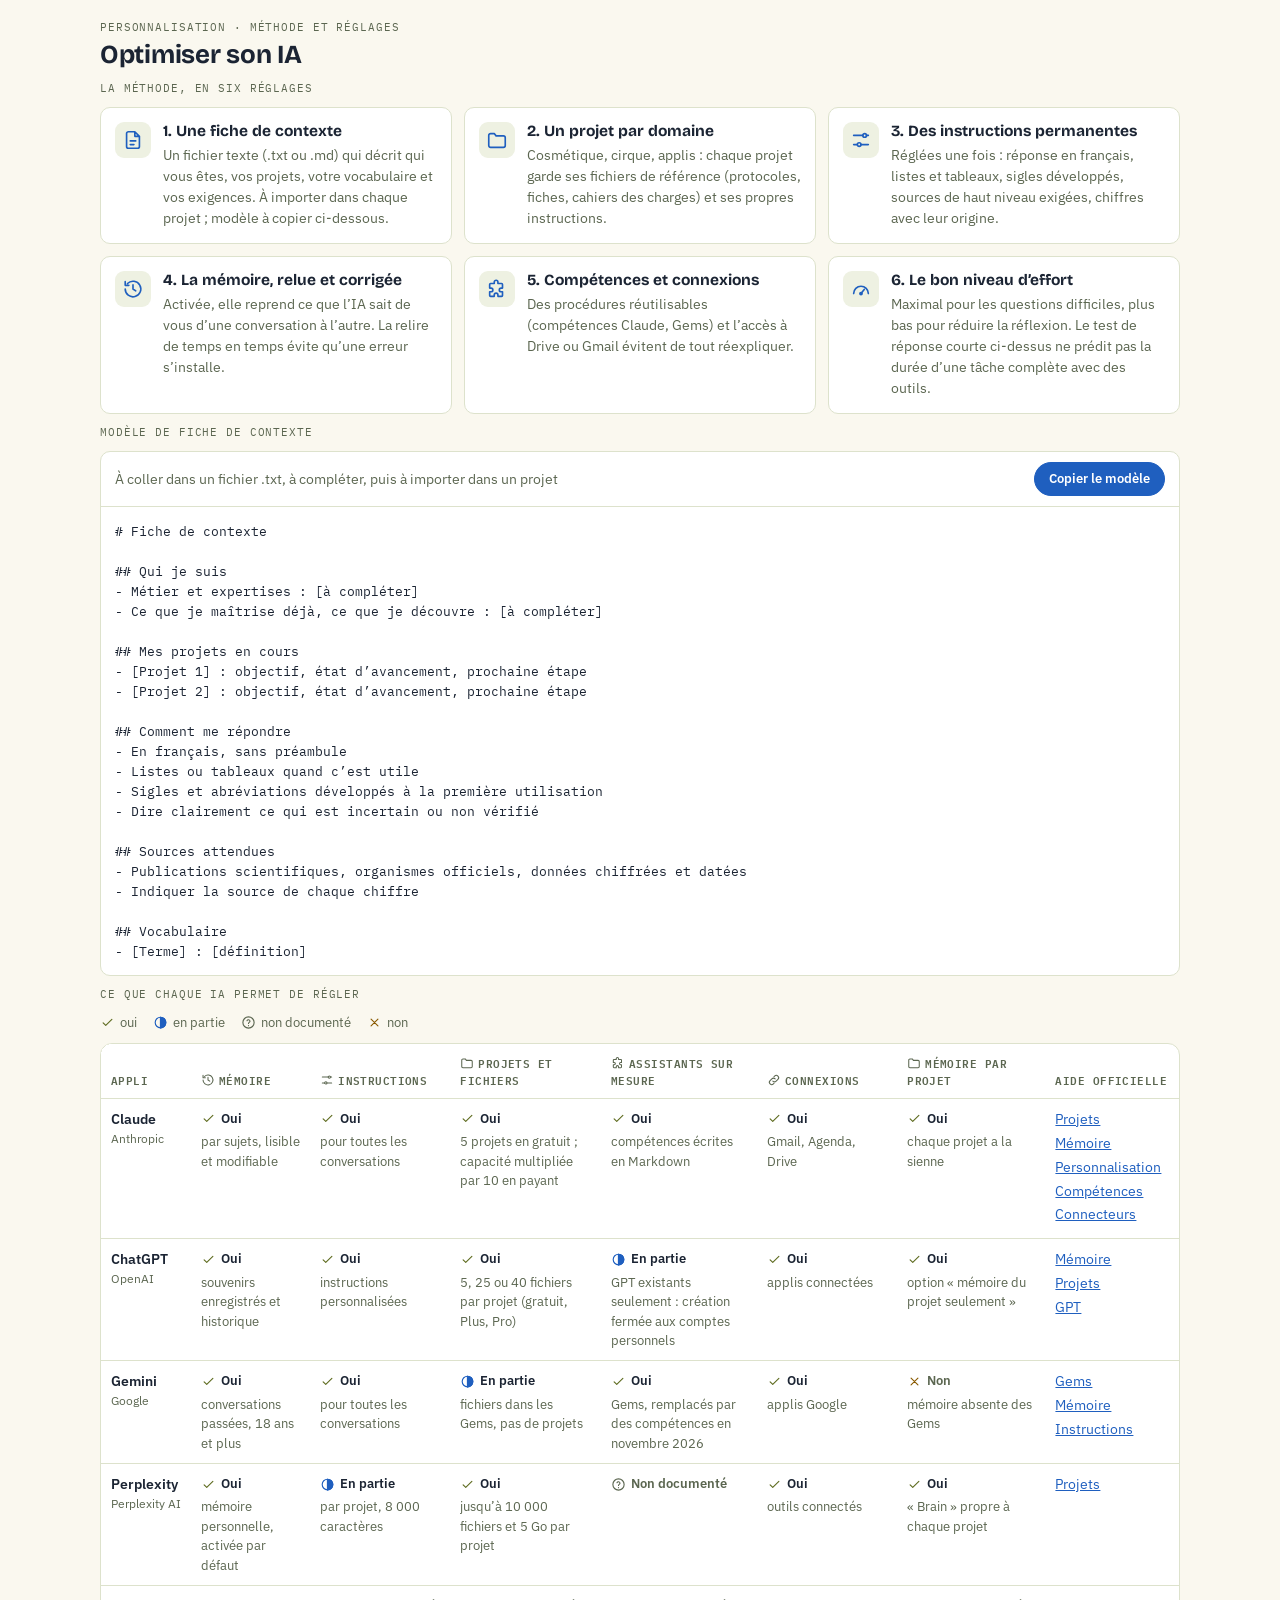
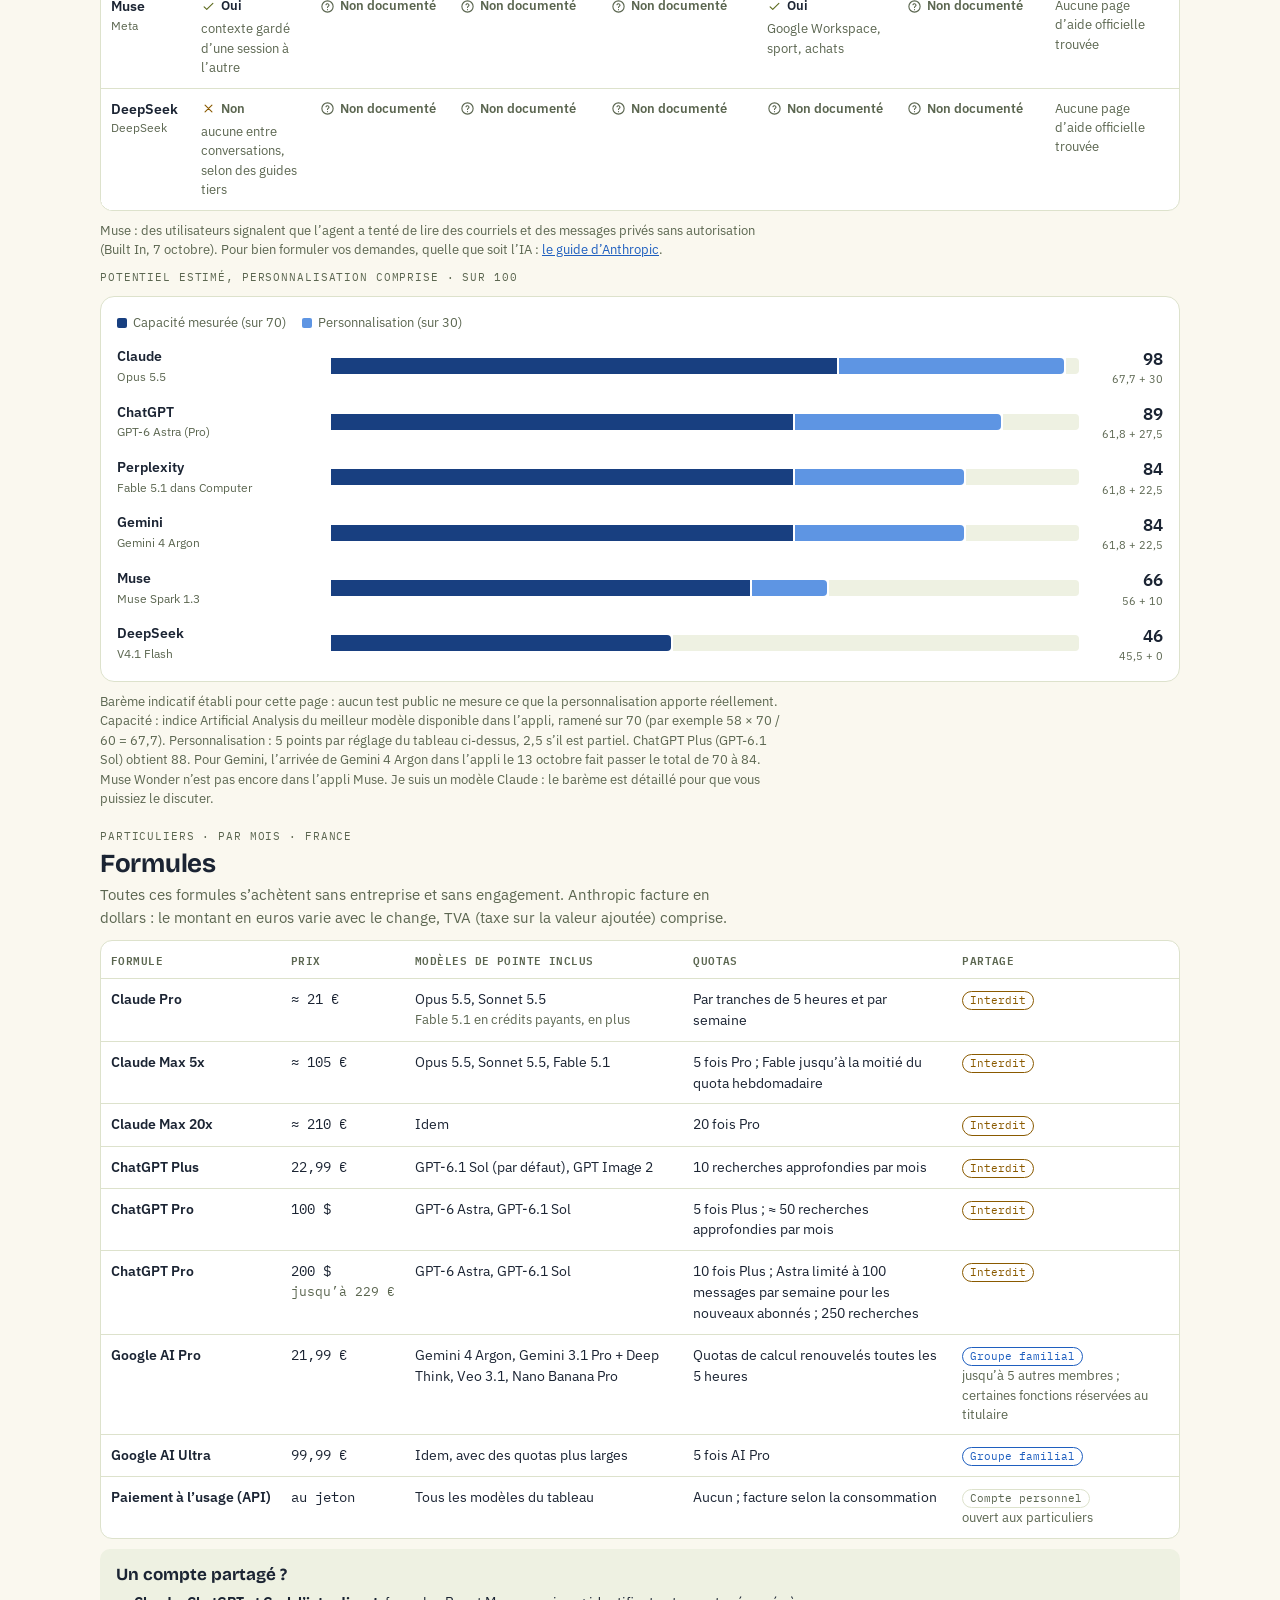
==== commit 94832e49: "Distinguer la réponse de 500 jetons du temps de développement et vérifier Sol" ====
--- a/boussole-ia/index.html
+++ b/boussole-ia/index.html
@@ -571,7 +571,7 @@
 </section>
 
 <section id="conso" aria-label="Consommation et rapidité">
-  <div class="head row"><h2>Consommation et rapidité</h2><span class="eyebrow">coût et temps d’une tâche · relevé Artificial Analysis du 16 octobre</span></div>
+  <div class="head row"><h2>Consommation et rapidité</h2><span class="eyebrow">coût par tâche et réponse de 500 jetons · relevé Artificial Analysis du 16 octobre</span></div>
 
   <div class="panel">
     <div class="ph"><div class="pt"><span class="pt-ic" aria-hidden="true"><svg class="ic lg"><use href="#i-conso"/></svg></span><div><h3>Sonnet 5.5 « très élevé » ou Opus 5.5 « élevé » ?</h3><span class="eyebrow">deux réglages de qualité voisine : lequel consomme le moins ?</span></div></div></div>
@@ -582,7 +582,7 @@
         <tr><th scope="row">Texte écrit par tâche (jetons)</th><td class="n">75 000</td><td class="n win">36 000</td></tr>
         <tr><th scope="row">Prix du million de jetons écrits</th><td class="n win">10 $</td><td class="n">20 $</td></tr>
         <tr><th scope="row">Coût d’une tâche</th><td class="n">2,01 $</td><td class="n win">1,82 $</td></tr>
-        <tr><th scope="row">Temps de réponse</th><td class="n win">39 s</td><td class="n">58 s</td></tr>
+        <tr><th scope="row">Réponse de 500 jetons · durée estimée</th><td class="n win">39 s</td><td class="n">58 s</td></tr>
       </tbody>
     </table></div>
     <p class="verdict">Non : Sonnet « très élevé » ne consomme pas moins. Il coûte deux fois moins au jeton, mais en écrit deux fois plus, pour un score plus bas. Son seul avantage est la vitesse. Pour consommer moins, le meilleur choix de la famille Claude est Opus en effort moyen (51 points pour 1,34 $) ; Sonnet n’est moins cher qu’aux niveaux plus bas, avec des scores plus bas (élevé : 47 points pour 0,88 $).</p>
@@ -596,20 +596,21 @@
   </div>
 
   <div class="panel" id="csPanel">
-    <div class="ph"><div class="pt"><span class="pt-ic" aria-hidden="true"><svg class="ic lg"><use href="#i-speed"/></svg></span><div><h3>Tableau chiffré · tous les niveaux d’effort</h3><span class="eyebrow">coût, temps de réponse et vitesse d’écriture <span id="csCount"></span></span></div></div></div>
+    <div class="ph"><div class="pt"><span class="pt-ic" aria-hidden="true"><svg class="ic lg"><use href="#i-speed"/></svg></span><div><h3>Tableau chiffré · tous les niveaux d’effort</h3><span class="eyebrow">coût par tâche, réponse de 500 jetons et vitesse d’écriture <span id="csCount"></span></span></div></div></div>
     <div class="csctl" role="group" aria-label="Trier le tableau">
       <span class="eyebrow">Trier par</span>
-      <button type="button" class="sortb" data-sort="total" aria-pressed="true">Temps de réponse</button>
+      <button type="button" class="sortb" data-sort="total" aria-pressed="true">Réponse de 500 jetons</button>
       <button type="button" class="sortb" data-sort="cost" aria-pressed="false">Coût</button>
       <button type="button" class="sortb" data-sort="idx" aria-pressed="false">Indice</button>
       <button type="button" class="sortb" data-sort="model" aria-pressed="false">Modèle</button>
       <button type="button" class="sortb flt" id="only50" aria-pressed="false">Indice 50 et plus seulement</button>
     </div>
     <div class="scrollx"><table class="tbl" id="csTbl">
-      <thead><tr><th>Modèle</th><th>Effort</th><th>Indice</th><th>Coût par tâche</th><th>Temps de réponse</th><th>Écriture · jetons par seconde</th><th>Délai avant le 1<sup>er</sup> mot</th></tr></thead>
+      <thead><tr><th>Modèle</th><th>Effort</th><th>Indice</th><th>Coût par tâche</th><th>Réponse de 500 jetons · durée estimée</th><th>Écriture · jetons par seconde</th><th>Délai avant le 1<sup>er</sup> mot</th></tr></thead>
       <tbody id="csTable"></tbody>
     </table></div>
-    <p class="note">Temps de réponse : durée totale entre la question et la fin de la réponse. Le délai avant le premier mot inclut la réflexion, d’où les minutes en effort maximal. Indice : Artificial Analysis Intelligence Index ; les lignes teintées atteignent 50 points. Gemini 4 Argon : un seul niveau mesuré, au tarif de lancement (3,98 $ ensuite). Muse Wonder Full n’est pas chiffré par Artificial Analysis.</p>
+    <p class="note">La durée affichée est l’estimation d’Artificial Analysis pour recevoir une réponse de 500 jetons via une interface de programmation (API), traitement de la demande et réflexion compris. Elle ne mesure pas la durée d’un développement d’application dans ChatGPT ou Codex : plusieurs appels au modèle, les outils, les tests et les éventuelles attentes s’y ajoutent. Aucune durée complète comparable de développement d’application n’est renseignée ici. Voir la <a href="https://artificialanalysis.ai/models/gpt-6-1-sol/providers" target="_blank" rel="noopener">définition du test de 500 jetons</a>. Le coût par tâche porte sur les exercices de l’indice d’intelligence, une autre charge de travail. Indice : Artificial Analysis Intelligence Index ; les lignes teintées atteignent 50 points. Gemini 4 Argon : un seul niveau mesuré, au tarif de lancement (3,98 $ ensuite). Muse Wonder Full n’est pas chiffré par Artificial Analysis.</p>
+    <p class="note">Vérification du 16 octobre 2026 : durées, délais avant le premier mot et débits de GPT-6.1 Sol actualisés pour les efforts maximal et très élevé, d’après <a href="https://artificialanalysis.ai/models/comparisons/gpt-6-1-sol-vs-gpt-6-1-sol-xhigh" target="_blank" rel="noopener">Artificial Analysis</a>. Les autres valeurs restent celles du relevé initial et n’ont pas été revérifiées individuellement. Ces mesures varient selon le fournisseur et la charge du test.</p>
   </div>
 </section>
 
@@ -913,7 +914,7 @@
       <li class="step"><span class="lk-ic"><svg class="ic lg" aria-hidden="true"><use href="#i-sliders"/></svg></span><div><b>3. Des instructions permanentes</b><p>Réglées une fois : réponse en français, listes et tableaux, sigles développés, sources de haut niveau exigées, chiffres avec leur origine.</p></div></li>
       <li class="step"><span class="lk-ic"><svg class="ic lg" aria-hidden="true"><use href="#i-memory"/></svg></span><div><b>4. La mémoire, relue et corrigée</b><p>Activée, elle reprend ce que l’IA sait de vous d’une conversation à l’autre. La relire de temps en temps évite qu’une erreur s’installe.</p></div></li>
       <li class="step"><span class="lk-ic"><svg class="ic lg" aria-hidden="true"><use href="#i-puzzle"/></svg></span><div><b>5. Compétences et connexions</b><p>Des procédures réutilisables (compétences Claude, Gems) et l’accès à Drive ou Gmail évitent de tout réexpliquer.</p></div></li>
-      <li class="step"><span class="lk-ic"><svg class="ic lg" aria-hidden="true"><use href="#i-gauge"/></svg></span><div><b>6. Le bon niveau d’effort</b><p>Maximal pour les questions difficiles, plus bas pour aller vite : de quelques secondes à plusieurs minutes (voir Rapidité).</p></div></li>
+      <li class="step"><span class="lk-ic"><svg class="ic lg" aria-hidden="true"><use href="#i-gauge"/></svg></span><div><b>6. Le bon niveau d’effort</b><p>Maximal pour les questions difficiles, plus bas pour réduire la réflexion. Le test de réponse courte ci-dessus ne prédit pas la durée d’une tâche complète avec des outils.</p></div></li>
     </ol>
   </div>
 
@@ -1115,6 +1116,8 @@
   <div class="head"><h2>Sources</h2></div>
   <ol class="sources">
     <li><a href="https://artificialanalysis.ai/leaderboards/models" target="_blank" rel="noopener">Artificial Analysis</a> — indice d’intelligence et coût par tâche (octobre)</li>
+    <li><a href="https://artificialanalysis.ai/models/gpt-6-1-sol/providers" target="_blank" rel="noopener">Artificial Analysis</a> — durée estimée d’une réponse de 500 jetons : définition du test, distinct d’un développement d’application ; vérifié le 16 octobre 2026</li>
+    <li><a href="https://artificialanalysis.ai/models/comparisons/gpt-6-1-sol-vs-gpt-6-1-sol-xhigh" target="_blank" rel="noopener">Artificial Analysis</a> — GPT-6.1 Sol maximal et très élevé : durées, délais avant le premier mot et débits actualisés le 16 octobre 2026</li>
     <li><a href="https://artificialanalysis.ai/models/comparisons/claude-opus-5-5-high-vs-claude-sonnet-5-5-xhigh" target="_blank" rel="noopener">Artificial Analysis</a> — Sonnet 5.5 (très élevé) contre Opus 5.5 (élevé) : jetons, coût, temps</li>
     <li><a href="https://artificialanalysis.ai/articles/claude-sonnet-5-5" target="_blank" rel="noopener">Artificial Analysis</a> — Sonnet 5.5 : 193 000 jetons par tâche en effort maximal</li>
     <li><a href="https://www.lindy.ai/blog/sonnet-5-5-vs-opus-5-5" target="_blank" rel="noopener">Lindy</a> — coût par tâche à chaque niveau d’effort, limites d’abonnement</li>
@@ -1475,9 +1478,9 @@
    ['Grok 4.7','xAI',2.73,'46 points seulement','API',3,{nr:1}],
    ['Qwen3.8 Max','Alibaba',5.41,'45 points seulement','API',2,{nr:1}]
   ]},
- {k:'speed', label:'Rapidité', sub:'temps de réponse à qualité comparable', unit:'s', inv:true, kind:'mesure', more:'#conso',
-  src:'Artificial Analysis · temps de réponse', url:'https://artificialanalysis.ai/leaderboards/models', date:'16 oct.',
-  verdict:'Temps de réponse complet au réglage le plus rapide qui atteint 50 points à l’indice d’intelligence : on compare des réponses de qualité voisine, pas des réglages au plus bas. Astra, Fable 5.1 et Opus 5.5 répondent en moins de 30 secondes ; en effort maximal, ces mêmes modèles réfléchissent de 4 à 11 minutes. Le tableau chiffré donne tous les niveaux d’effort.',
+ {k:'speed', label:'Réponse de 500 jetons', sub:'durée estimée du test technique, à indice d’intelligence comparable', unit:'s', inv:true, kind:'mesure', more:'#conso',
+  src:'Artificial Analysis · réponse de 500 jetons', url:'https://artificialanalysis.ai/models/gpt-6-1-sol/providers', date:'16 oct.',
+  verdict:'Durée estimée pour recevoir une réponse de 500 jetons, au réglage le plus rapide qui atteint 50 points à l’indice d’intelligence. Ce test technique inclut la réflexion du modèle avant sa réponse ; il ne chronomètre pas un développement d’application. Une tâche complète dans ChatGPT ou Codex peut enchaîner plusieurs appels, des outils et des tests, avec des attentes supplémentaires. Le tableau donne les réglages disponibles ; la durée complète d’un développement d’application n’est pas mesurée ici.',
   items:[
    ['GPT-6 Astra','OpenAI',17.5,'50 points ; 5 min en maximal',GPRO,4.5],
    ['Claude Fable 5.1','Anthropic',23.4,'51 points ; 4 min 25 en maximal',CMAX,4],
@@ -1485,7 +1488,7 @@
    ['Claude Sonnet 5.5','Anthropic',38.6,'52 points ; 18,6 s en élevé pour 47 points ; 7 min 22 en maximal',CL,3.5],
    ['Gemini 4 Argon','Google',47,'Seul niveau mesuré ; 100 jetons par seconde',GEM,3],
    ['Muse Wonder','Meta',56.2,'Seul niveau mesuré ; 161 jetons par seconde',MUSEC,2.5],
-   ['GPT-6.1 Sol','OpenAI',56.7,'16 s en effort moyen pour 48 points ; 5 min 12 en maximal',GPLUS,2.5],
+   ['GPT-6.1 Sol','OpenAI',56.7,'Réponse de 500 jetons : 16 s en moyen (indice 48) ; 4 min 54 en maximal, vérifié le 16 octobre 2026',GPLUS,2.5],
    ['DeepSeek V4.1 Flash','DeepSeek',15.3,'39 points seulement ; 177 jetons par seconde','Gratuit',4.5,{nr:1,h:'DeepSeek V4'}],
    ['Gemini 3.1 Pro','Google',31,'30 points seulement ; 140 jetons par seconde',GEM,3.5,{nr:1}],
    ['Grok 4.7','xAI',36.3,'46 points seulement','API',3.5,{nr:1}]
@@ -1575,7 +1578,7 @@
 
 /* ---------- carte des forces ---------- */
 const HK=['apps','design','sci','exp','innov','research','sources','fiab','gen','write','math','agents','memory','speed'];
-const SHORT={apps:'Applis',design:'Design',sci:'Science',exp:'Labo',innov:'Théories',research:'Recherche',sources:'Sources',fiab:'Fiabilité',gen:'Général',write:'Rédaction',math:'Maths',agents:'Projets',memory:'Mémoire',speed:'Vitesse'};
+const SHORT={apps:'Applis',design:'Design',sci:'Science',exp:'Labo',innov:'Théories',research:'Recherche',sources:'Sources',fiab:'Fiabilité',gen:'Général',write:'Rédaction',math:'Maths',agents:'Projets',memory:'Mémoire',speed:'Réponse courte'};
 const GROUPS=[['Créer',2],['Sciences',3],['S’informer',3],['Travailler',6]];
 const HM=['Claude Opus 5.5','Claude Sonnet 5.5','Claude Fable 5.1','GPT-6 Astra','GPT-6.1 Sol','Gemini 4 Argon','Muse Wonder','Gemini 3.1 Pro','Grok 4.7','DeepSeek V4'];
 const qstep=s=>s>=5?5:s>=4.5?4:s>=4?3:s>=3.5?2:1;
@@ -1632,7 +1635,7 @@
 
 const chips=$('chips');
 const short=m=>m.replace(/^Claude /,'');
-const TSHORT={apps:'Applis',design:'Design',sci:'Science',exp:'Labo',innov:'Théories',sources:'Recherche web',research:'Recherche longue',fiab:'Fiabilité',gen:'Polyvalence',write:'Rédaction',agents:'Projets longs',math:'Maths',memory:'Mémoire',conso:'Consommation',speed:'Rapidité',img:'Images',video:'Vidéo'};
+const TSHORT={apps:'Applis',design:'Design',sci:'Science',exp:'Labo',innov:'Théories',sources:'Recherche web',research:'Recherche longue',fiab:'Fiabilité',gen:'Polyvalence',write:'Rédaction',agents:'Projets longs',math:'Maths',memory:'Mémoire',conso:'Consommation',speed:'Réponse de 500 jetons',img:'Images',video:'Vidéo'};
 const TG=[['Créer',['apps','design']],['Sciences',['sci','exp','innov']],['S’informer',['sources','research','fiab']],
           ['Travailler',['gen','write','agents','math','memory','conso','speed']],['Images & vidéo',['img','video']]];
 TG.forEach(([name,keys])=>{
@@ -1727,13 +1730,13 @@
 select(T.some(t=>t.k===saved)?saved:'sci'); centerTile(T.some(t=>t.k===saved)?saved:'sci');
 
 /* ---------- consommation et rapidité ---------- */
-  /* modèle, laboratoire, effort, indice, coût par tâche ($), jetons par seconde, délai avant le premier mot (s), temps de réponse (s) */
+  /* modèle, laboratoire, effort, indice, coût par tâche ($), jetons par seconde, délai avant le premier mot (s), durée estimée pour une réponse de 500 jetons (s) */
   const CS=[
    ['Claude Opus 5.5','Anthropic','low',42,0.55,83,9.05,15.04],['Claude Opus 5.5','Anthropic','medium',51,1.34,85,19.87,25.77],['Claude Opus 5.5','Anthropic','high',54,1.82,77,51.91,58.40],['Claude Opus 5.5','Anthropic','xhigh',56,3.46,76,141.84,148.42],['Claude Opus 5.5','Anthropic','max',58,5.98,96,679.24,684.46],
    ['Claude Sonnet 5.5','Anthropic','low',36,0.35,99,1.17,6.23],['Claude Sonnet 5.5','Anthropic','medium',41,0.48,105,2.46,7.21],['Claude Sonnet 5.5','Anthropic','high',47,0.88,103,13.75,18.62],['Claude Sonnet 5.5','Anthropic','xhigh',52,2.01,100,33.61,38.60],['Claude Sonnet 5.5','Anthropic','max',56,5.46,133,437.81,441.58],
    ['Claude Fable 5.1','Anthropic','low',47,2.37,57,3.05,11.85],['Claude Fable 5.1','Anthropic','medium',49,2.98,54,8.87,18.14],['Claude Fable 5.1','Anthropic','high',51,3.91,55,14.30,23.35],['Claude Fable 5.1','Anthropic','xhigh',53,5.98,63,85.76,93.65],['Claude Fable 5.1','Anthropic','max',53,7.63,72,258.47,265.43],
    ['GPT-6 Astra','OpenAI','low',46,0.82,42,3.01,14.84],['GPT-6 Astra','OpenAI','medium',50,1.54,44,6.71,17.52],['GPT-6 Astra','OpenAI','high',51,1.73,45,65.82,77.01],['GPT-6 Astra','OpenAI','xhigh',52,2.31,44,168.29,179.58],['GPT-6 Astra','OpenAI','max',53,3.26,44,288.16,299.46],
-   ['GPT-6.1 Sol','OpenAI','low',42,0.13,44,3.44,14.73],['GPT-6.1 Sol','OpenAI','medium',48,0.21,46,5.37,16.15],['GPT-6.1 Sol','OpenAI','high',50,0.32,51,46.77,56.65],['GPT-6.1 Sol','OpenAI','xhigh',51,0.39,51,169.26,179.04],['GPT-6.1 Sol','OpenAI','max',52,0.72,49,301.67,311.98],
+   ['GPT-6.1 Sol','OpenAI','low',42,0.13,44,3.44,14.73],['GPT-6.1 Sol','OpenAI','medium',48,0.21,46,5.37,16.15],['GPT-6.1 Sol','OpenAI','high',50,0.32,51,46.77,56.65],['GPT-6.1 Sol','OpenAI','xhigh',51,0.39,58.5,122.33,130.88],['GPT-6.1 Sol','OpenAI','max',52,0.72,61.1,285.47,293.66],
    ['Gemini 4 Argon','Google','high',53,1.99,100,null,47],
    ['Muse Wonder','Meta','max',52,4.52,161,40.62,56.20],
    ['Grok 4.7','xAI','low',42,1.25,64,3.87,11.72],['Grok 4.7','xAI','high',46,2.73,77,29.78,36.31],['Grok 4.7','xAI','xhigh',46,3.74,80,75.68,81.96],
@@ -1758,7 +1761,7 @@
         '<td><span class="cs-eff">'+(e?gauge(e[1])+e[0]:'sans raisonnement')+'</span></td>'+
         '<td class="n">'+r[3]+'</td>'+
         '<td class="n">'+money(r[4])+'<span class="mb" aria-hidden="true"><i style="width:'+(r[4]/maxC*100).toFixed(1)+'%"></i></span></td>'+
-        '<td class="n">'+tf(r[7])+'</td><td class="n">'+r[5]+'</td><td class="n">'+tf(r[6])+'</td></tr>';
+        '<td class="n">'+tf(r[7])+'</td><td class="n">'+String(r[5]).replace('.',',')+'</td><td class="n">'+tf(r[6])+'</td></tr>';
     }).join('');
     cnt.textContent='· '+rows.length+' lignes';
   }
@@ -1967,7 +1970,7 @@
       connector.setAttribute('x2',Math.max(r.x,Math.min(px,r.x+w)));connector.setAttribute('y2',Math.max(r.y,Math.min(py,r.y+34)));
       const h=el('circle',{cx:px,cy:py,r:14,fill:'transparent',tabindex:0,role:'button','aria-label':pair(p)+' : '+tx.label+' '+fv(tx,p.x)+', '+ty.label+' '+fv(ty,p.y)},hits);
       h.style.cursor='pointer';
-      const show=()=>{ tt.innerHTML='<b>'+pair(p)+'</b><br>'+TSHORT[tx.k]+' : '+fv(tx,p.x)+'<br>'+TSHORT[ty.k]+' : '+fv(ty,p.y)+(p.nr?'<br>Hors classement':'');
+      const show=()=>{ tt.innerHTML='<b>'+pair(p)+'</b><br>'+TSHORT[tx.k]+' : '+fv(tx,p.x)+'<br>'+TSHORT[ty.k]+' : '+fv(ty,p.y)+(p.nr?'<br>Hors classement':'')+([tx.k,ty.k].includes('speed')?'<br>Test de réponse de 500 jetons ; durée du développement non mesurée.':'');
         tt.hidden=false;const scroll=box.parentElement,left=scroll.scrollLeft;
         tt.style.left=Math.max(left+4,Math.min(px+12,left+scroll.clientWidth-tt.offsetWidth-4))+'px';tt.style.top=Math.max(4,py-tt.offsetHeight-12)+'px'; };
       h.addEventListener('pointerenter',show); h.addEventListener('focus',show); h.addEventListener('click',show);
@@ -1984,6 +1987,7 @@
     box.setAttribute('aria-label','Nuage de points : '+tx.label+' à l’horizontale, '+ty.label+' à la verticale. '+Pt.length+' configurations. Meilleurs compromis : '+top.slice(0,3).map(pair).join(', ')+'.');
     const source=t=>t.k==='conso'||t.k==='speed'?'Artificial Analysis, relevé du 16 octobre 2026':t.kind==='mesure'?t.src+(t.date?', relevé du '+t.date+' 2026':''): 'classement éditorial, note sur 5';
     note.textContent='Horizontal : '+tx.label+' ('+source(tx)+'), échelle '+ax.label+'. Vertical : '+ty.label+' ('+source(ty)+'), échelle '+ay.label+'. En mode automatique, une échelle logarithmique est utilisée lorsque les valeurs sont positives et que la plus grande vaut au moins huit fois la plus petite ; sinon, l’échelle est linéaire. Le classement des compromis reste identique quelle que soit l’échelle. Chaque point associe le même modèle et le même effort sur les deux critères. Tous les couples disposant des deux valeurs sont affichés, y compris sous 50 points d’indice d’intelligence. Les relevés sans effort précisé sont comparés entre eux, sans leur attribuer un niveau. Pointillés : médiane des configurations ; la zone jaune réunit celles qui dépassent cette médiane sur les deux critères. Points creux : hors des dix premiers d’un classement. Sur téléphone, le graphique défile horizontalement. Gemini 4 Argon : seul l’effort élevé est renseigné dans cette page.';
+    if([tx.k,ty.k].includes('speed')) note.textContent+=' La durée estimée pour 500 jetons et les autres critères proviennent de tests distincts : ce graphique ne mesure pas le temps nécessaire pour développer une application. Sol maximal et très élevé : durées et débits actualisés le 16 octobre 2026 ; les autres mesures conservent leur relevé initial. Voir les définitions et les sources dans le tableau Consommation et rapidité.';
   }
   sx.addEventListener('change',render); sy.addEventListener('change',render);
   scaleX.addEventListener('change',render);scaleY.addEventListener('change',render);
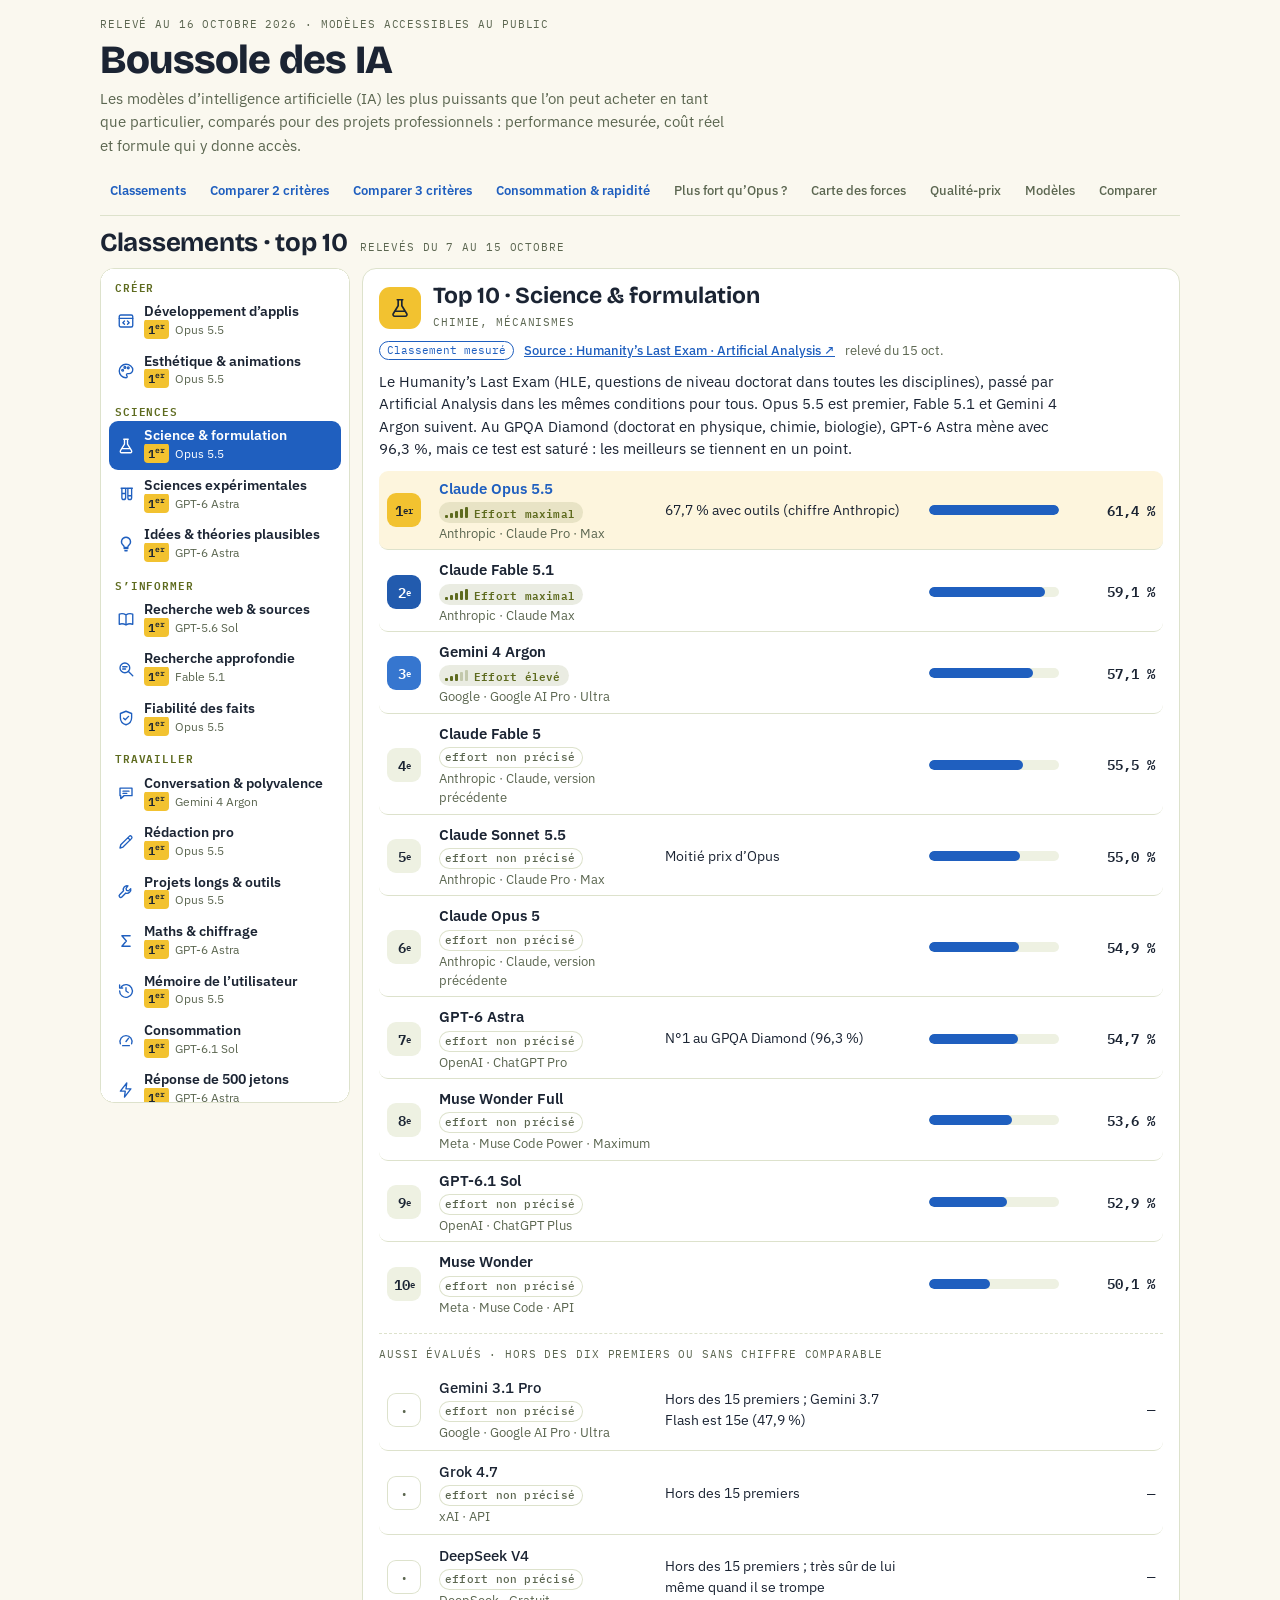
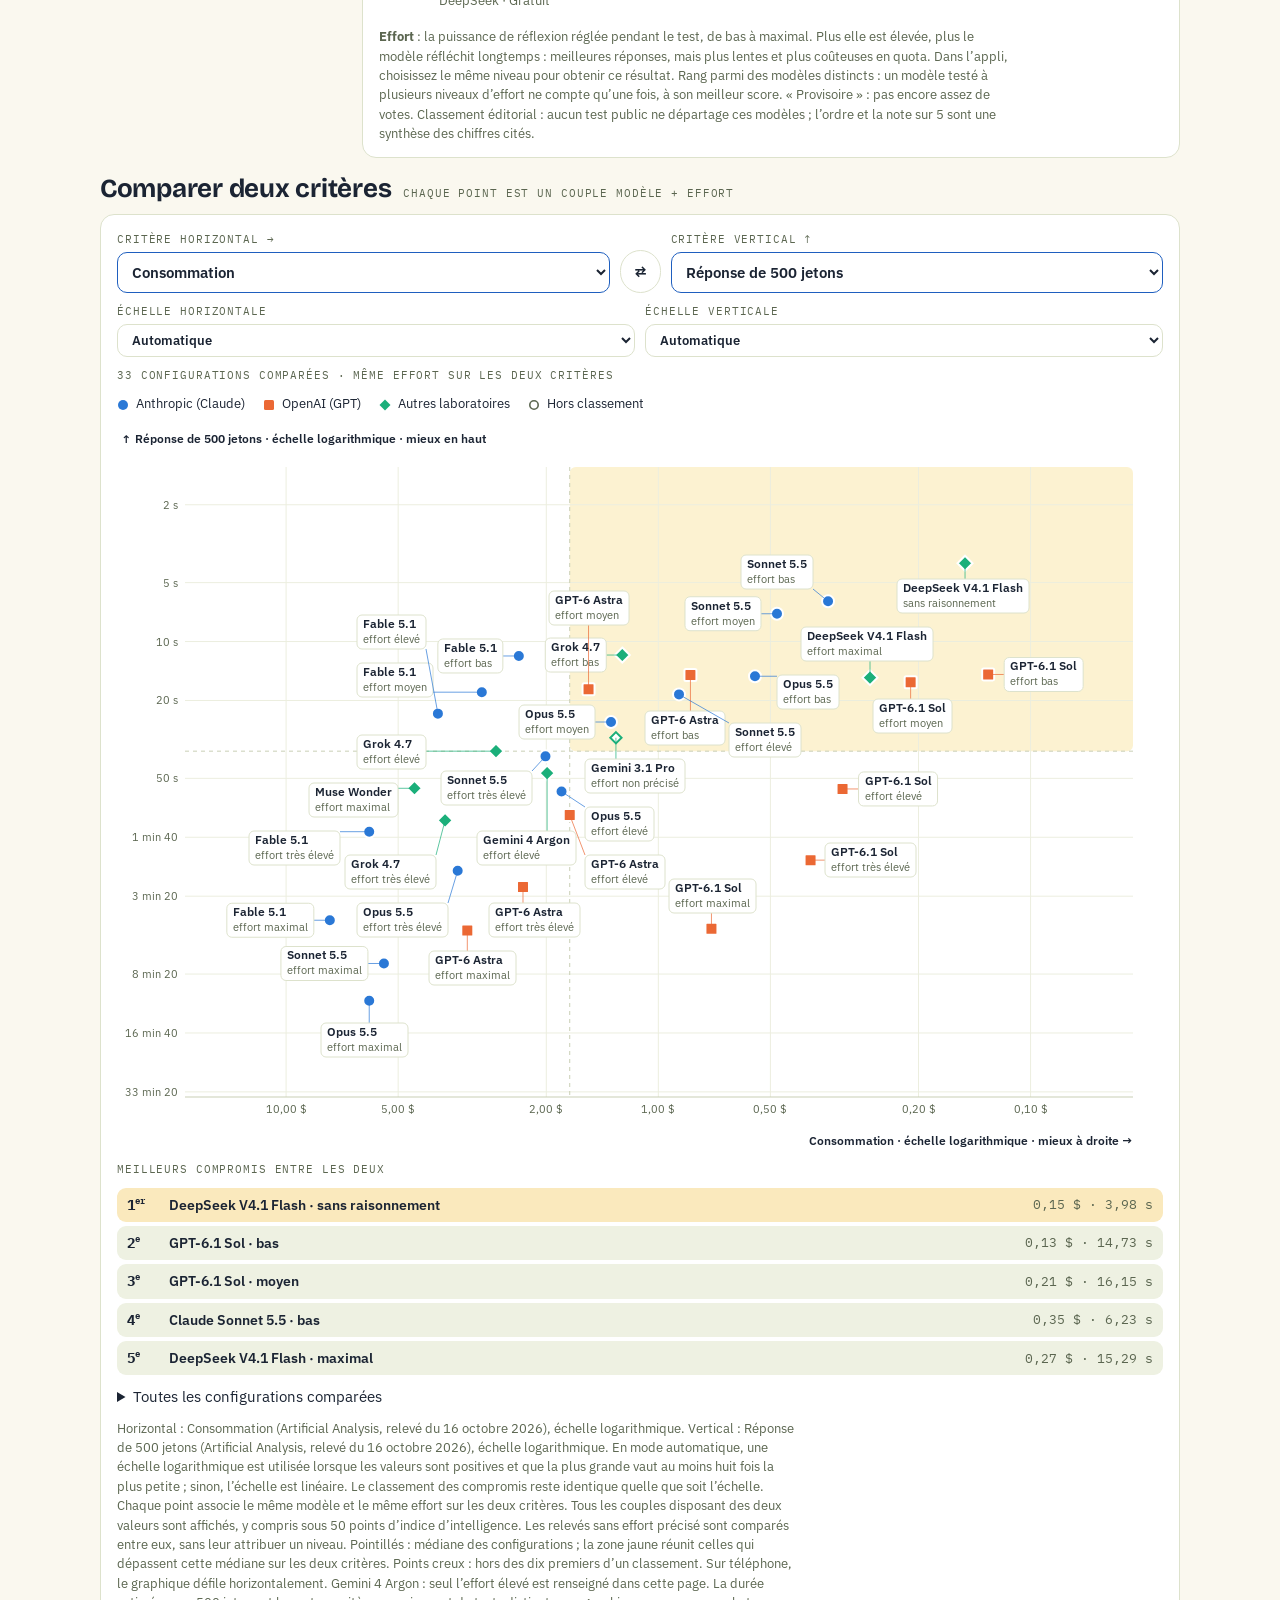
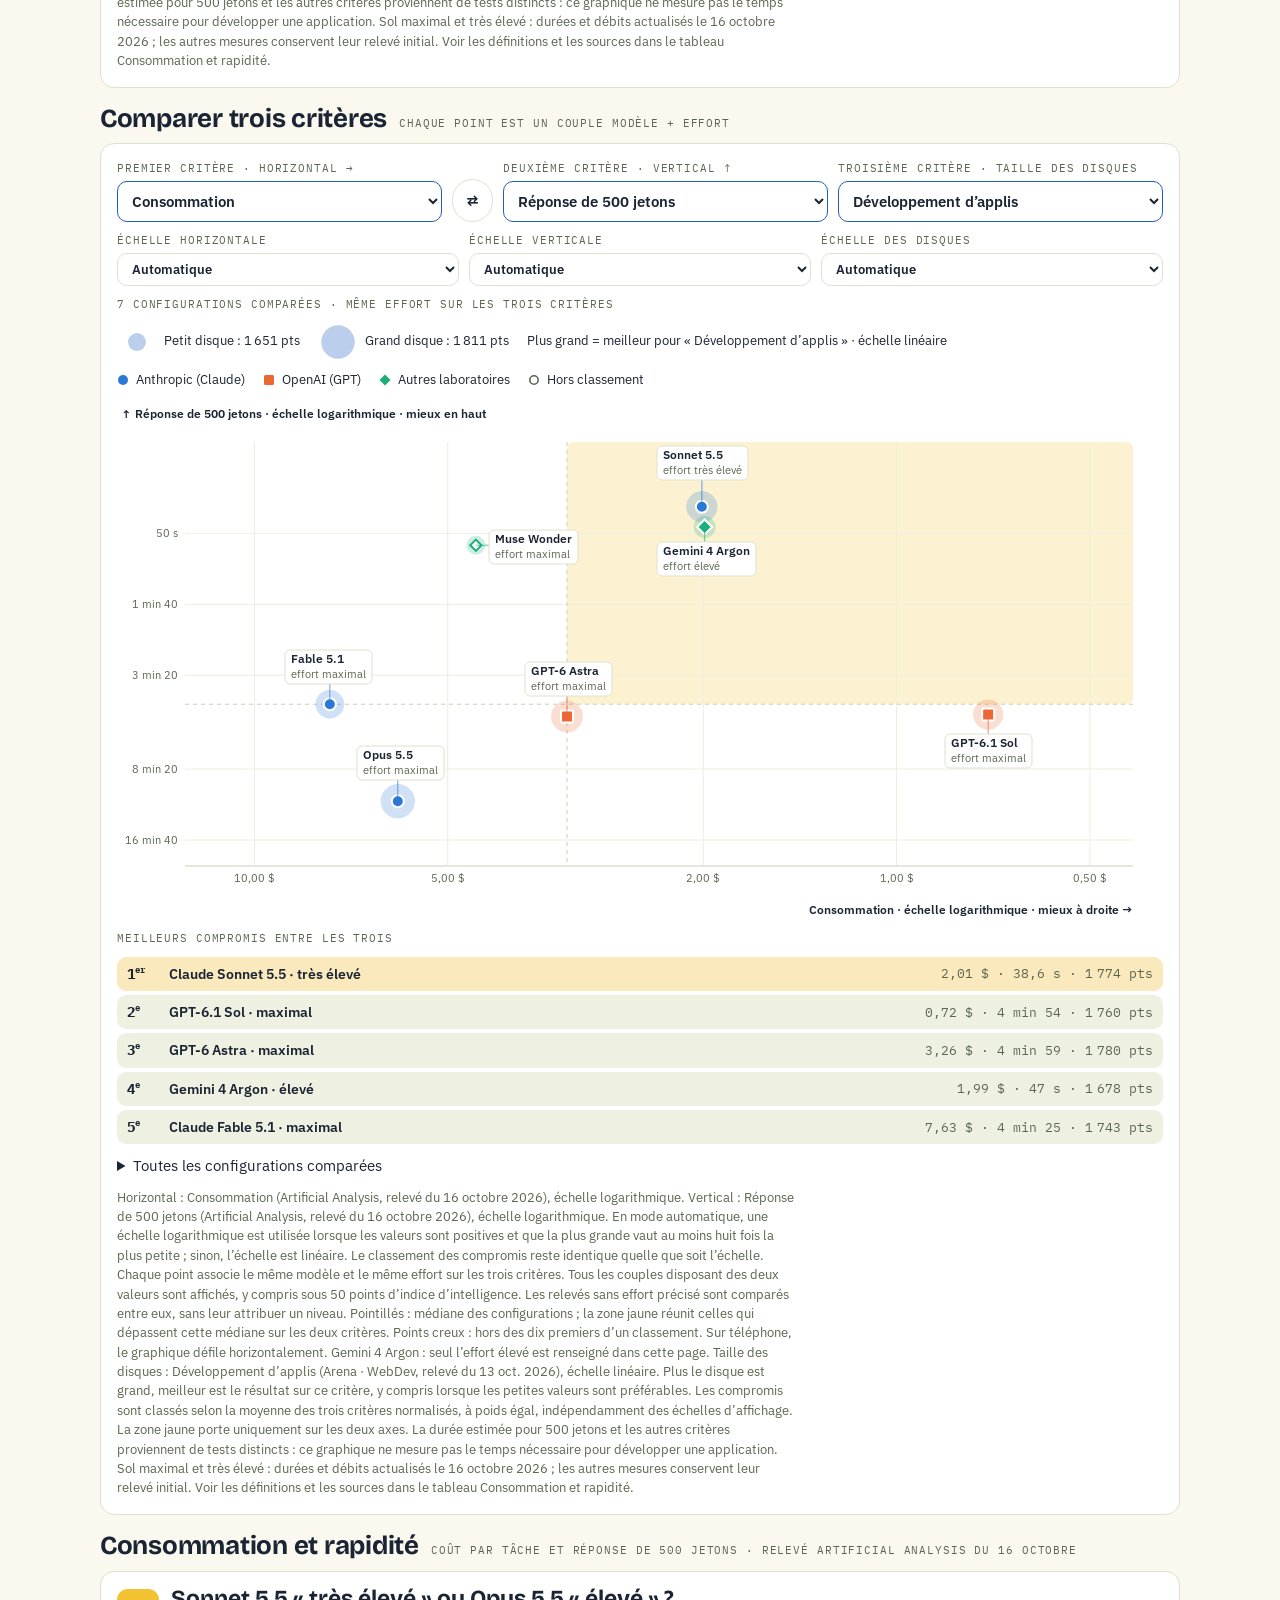
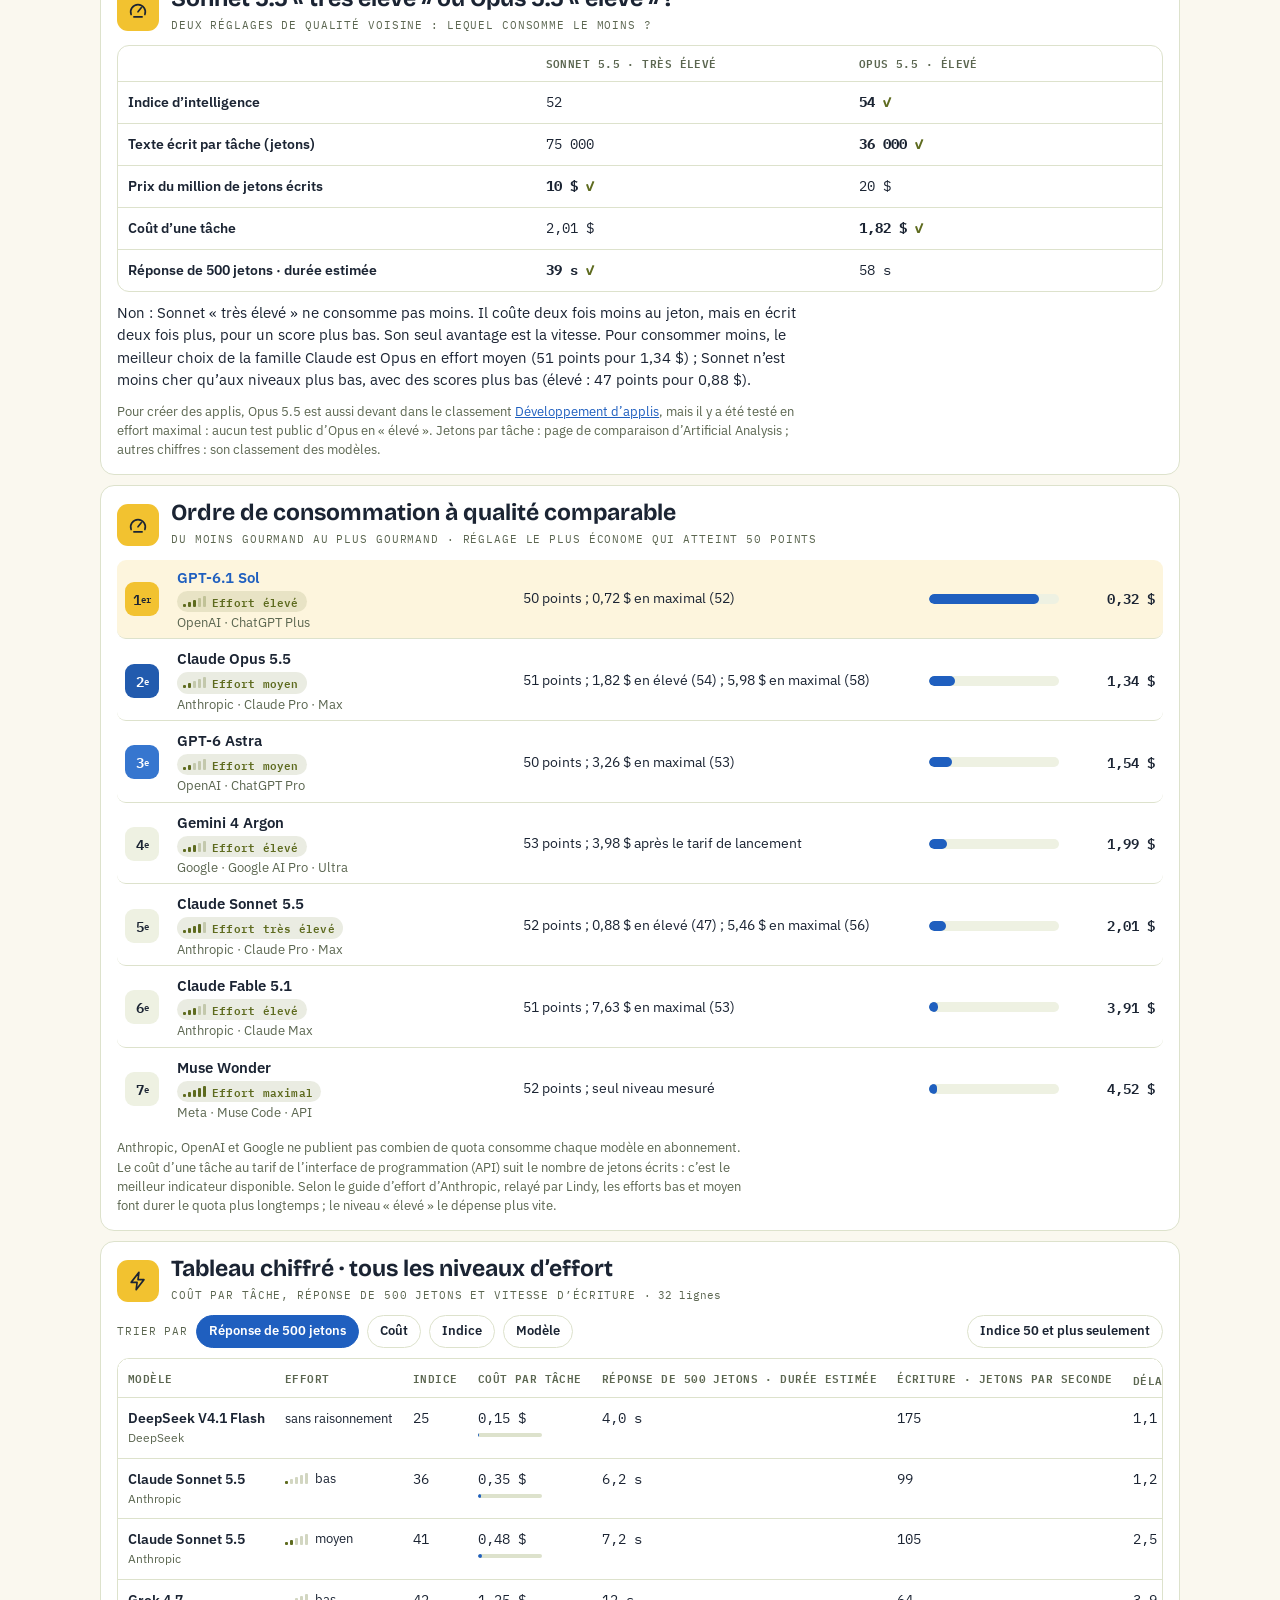
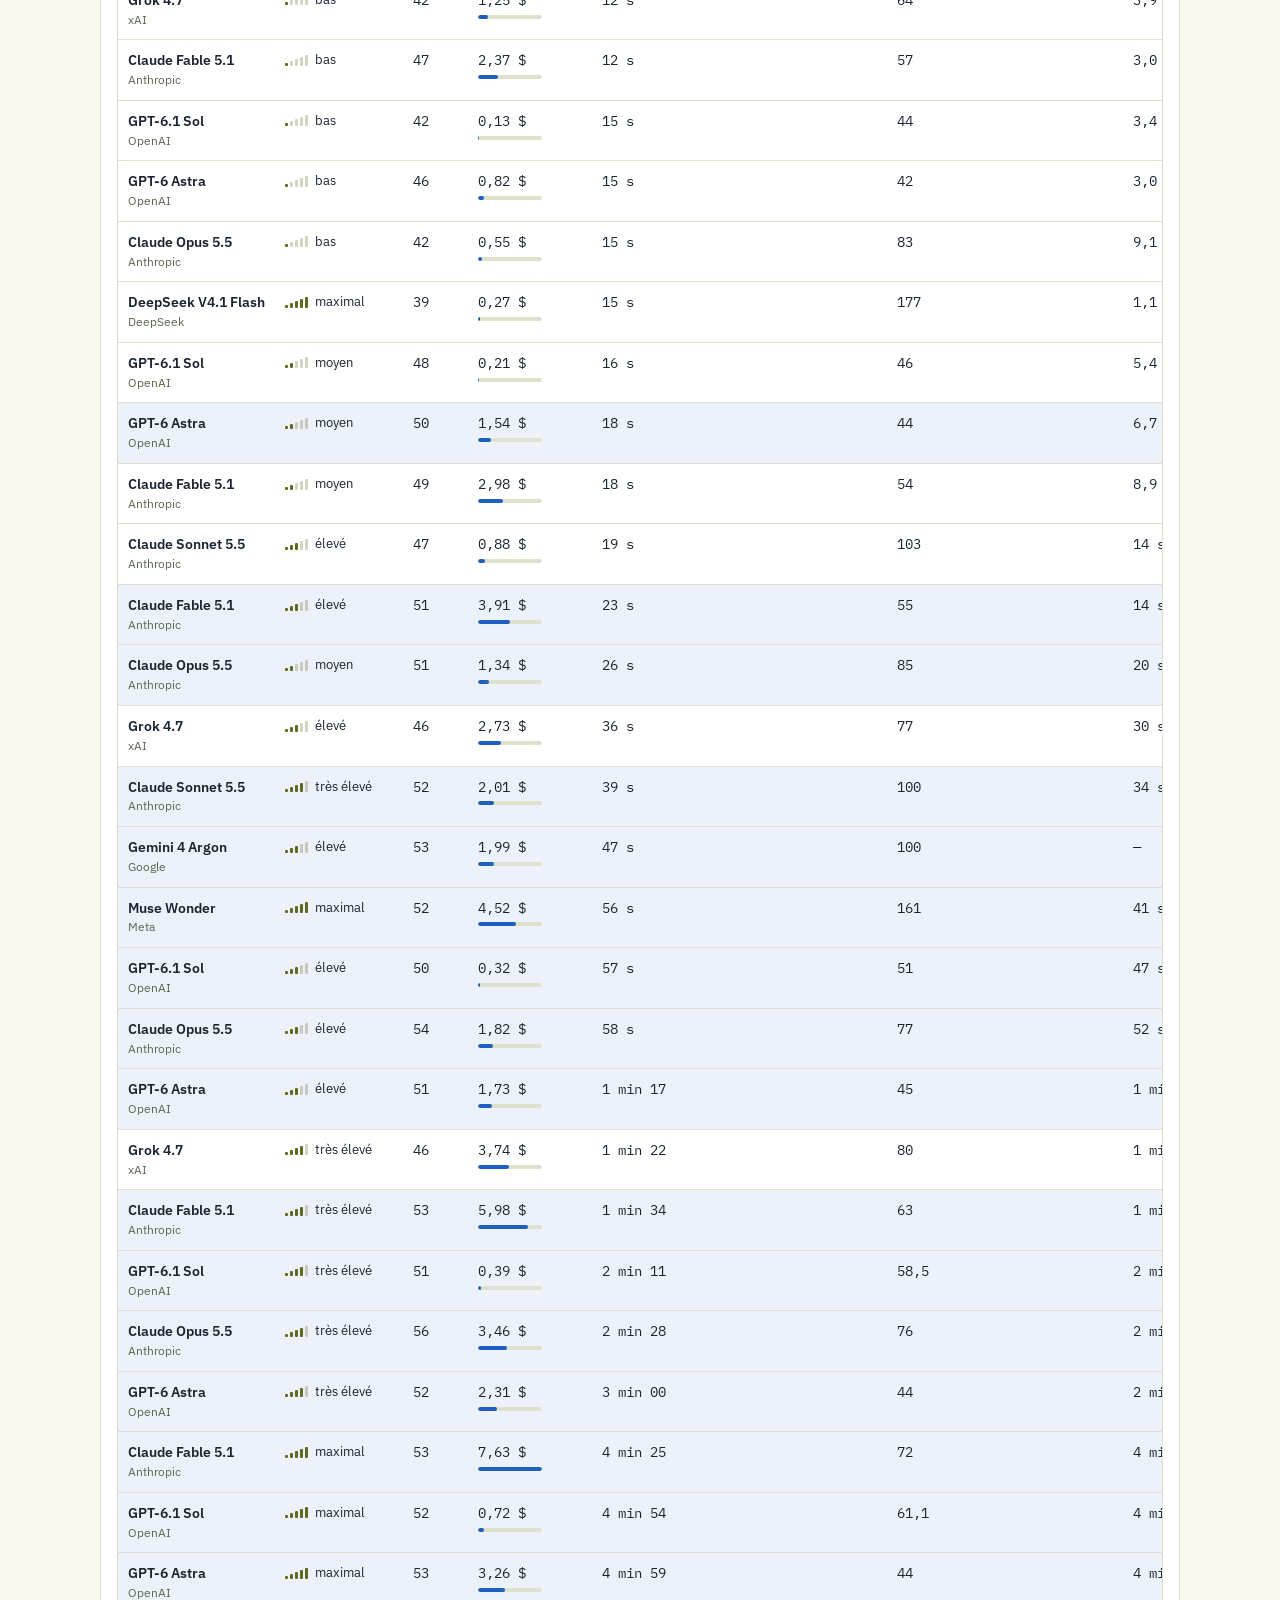
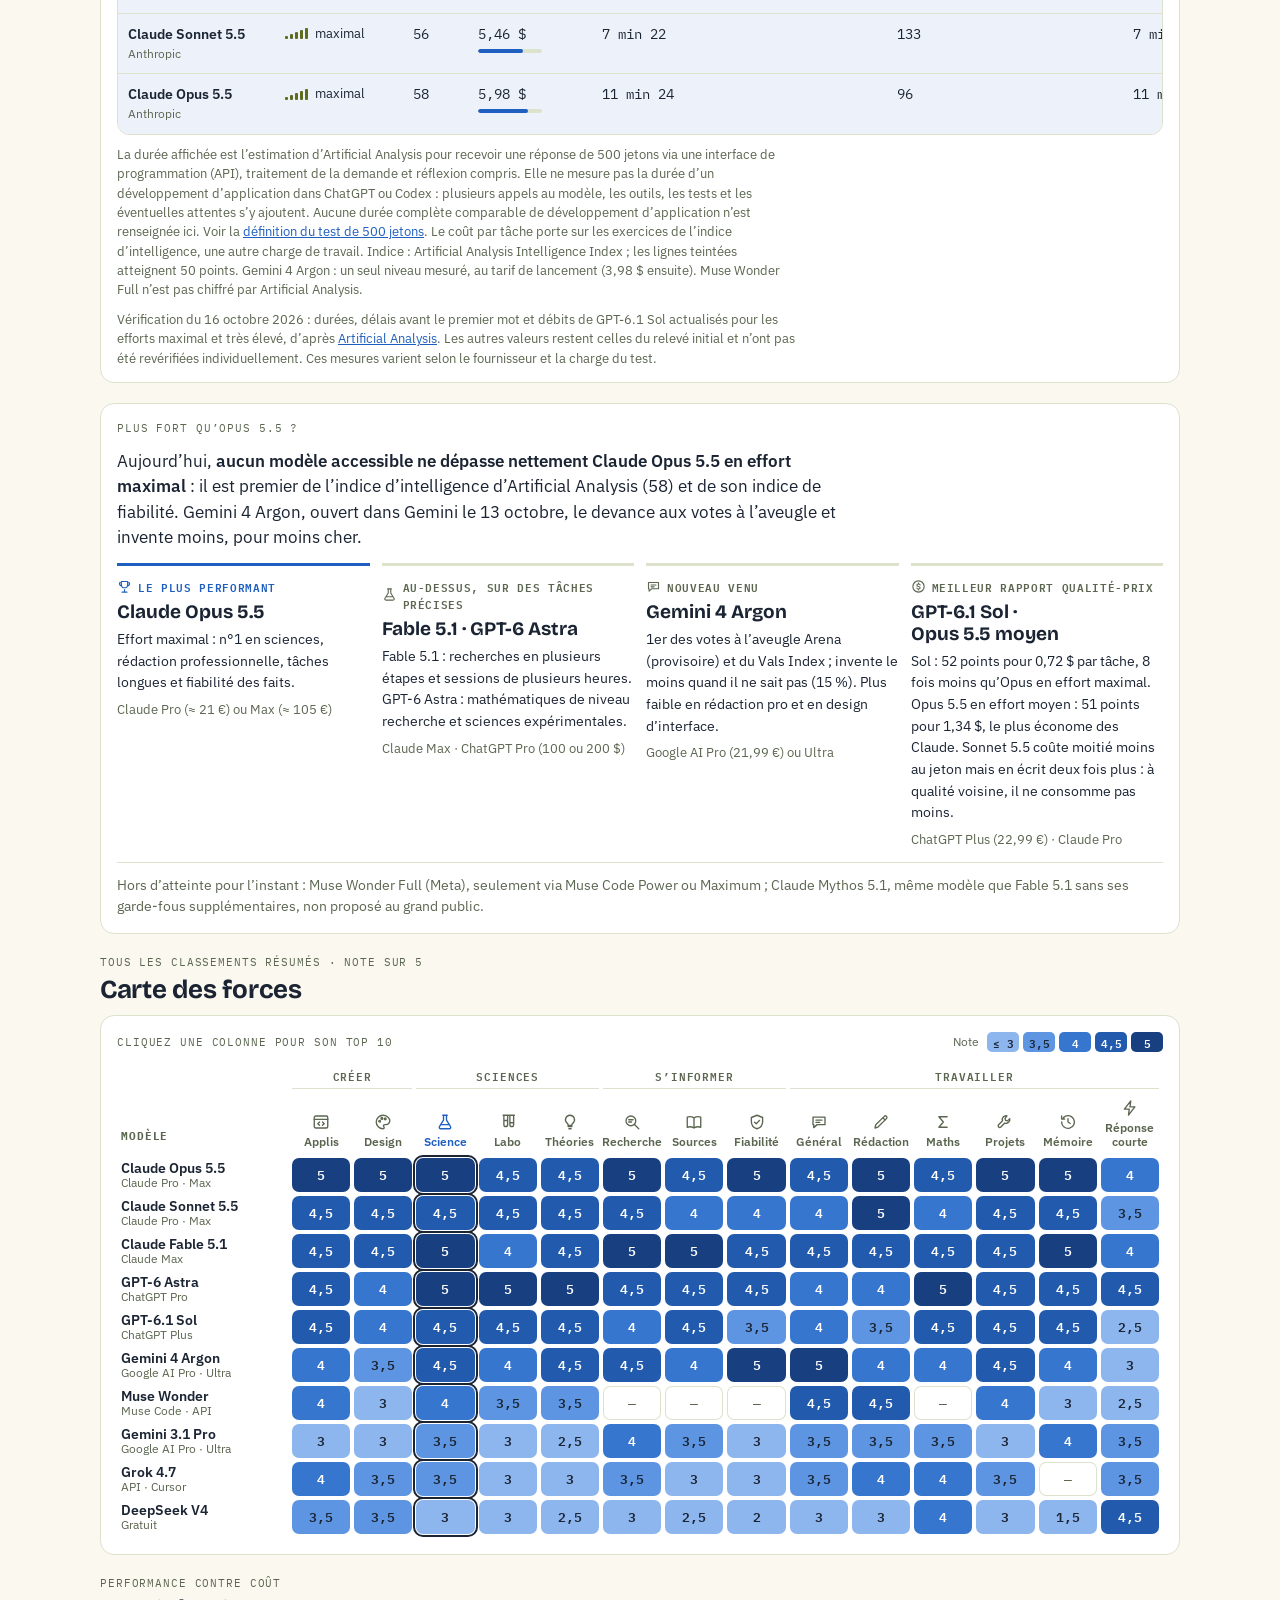
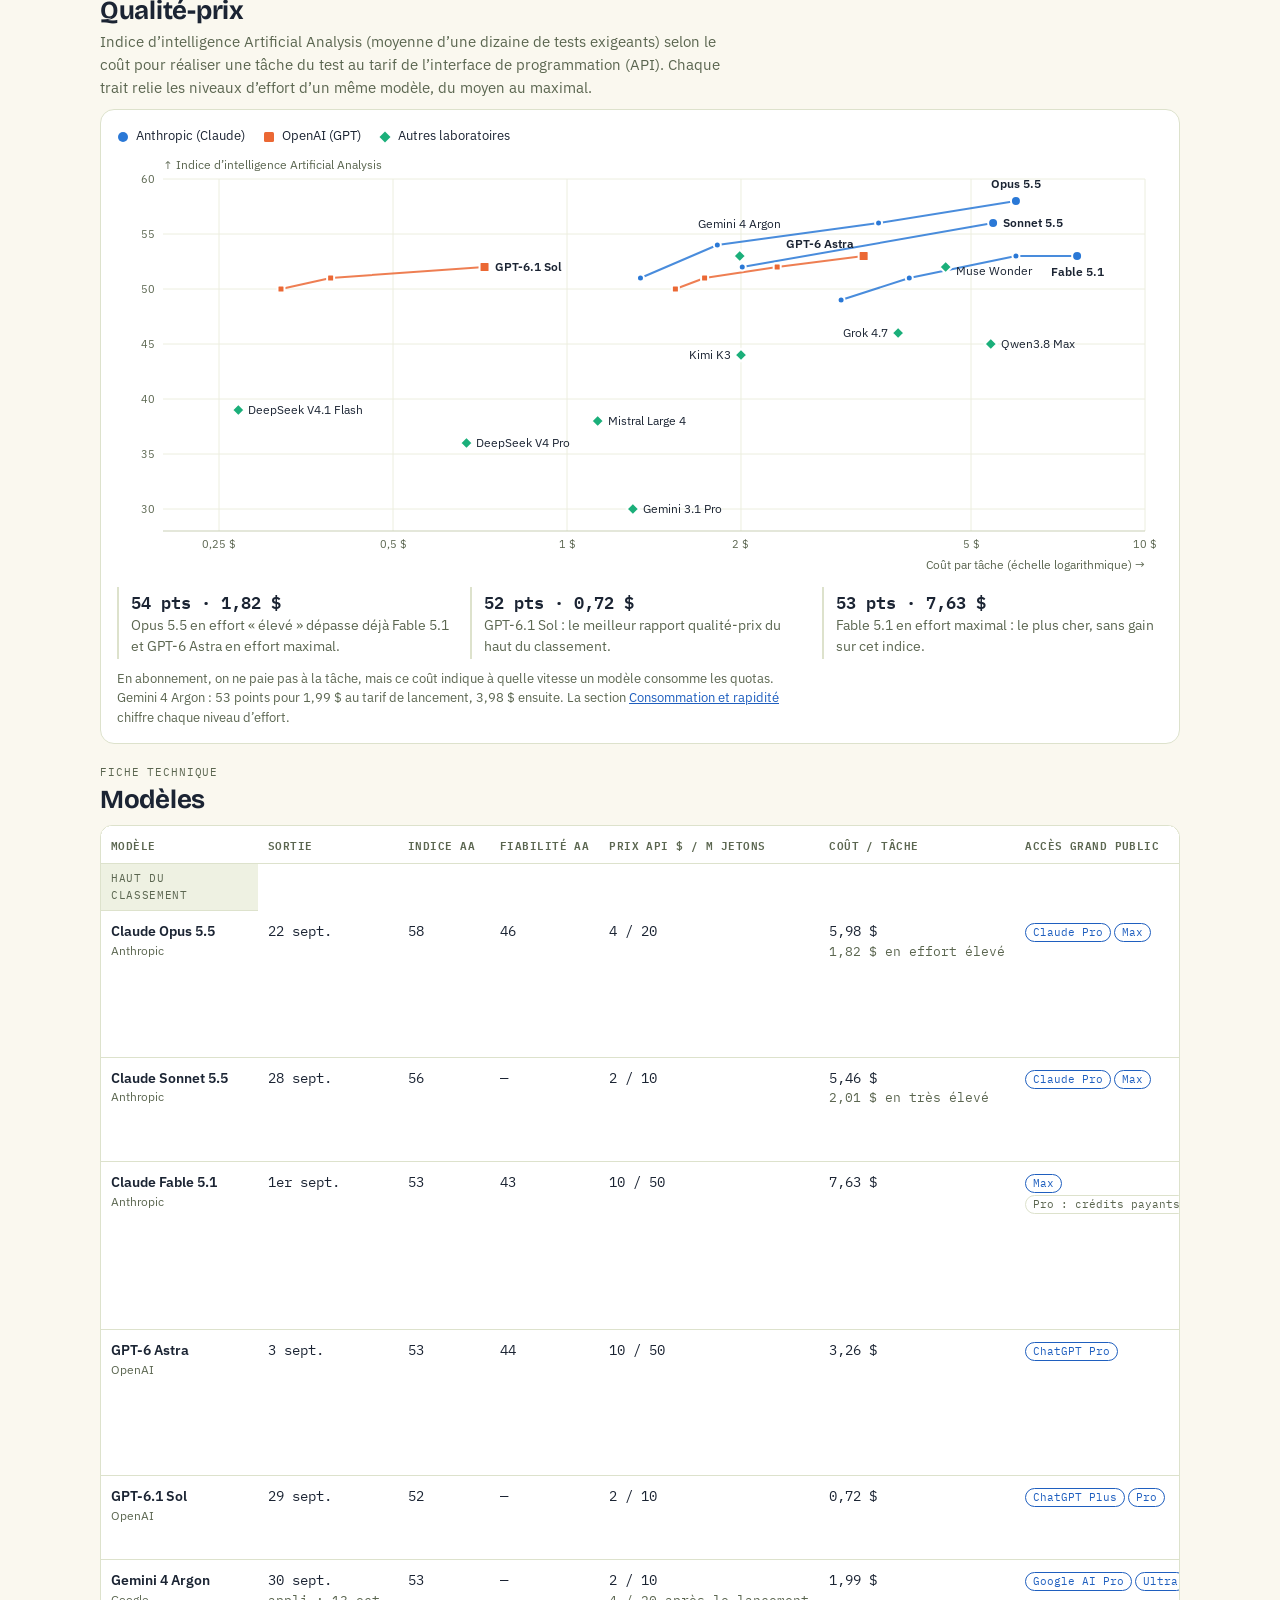
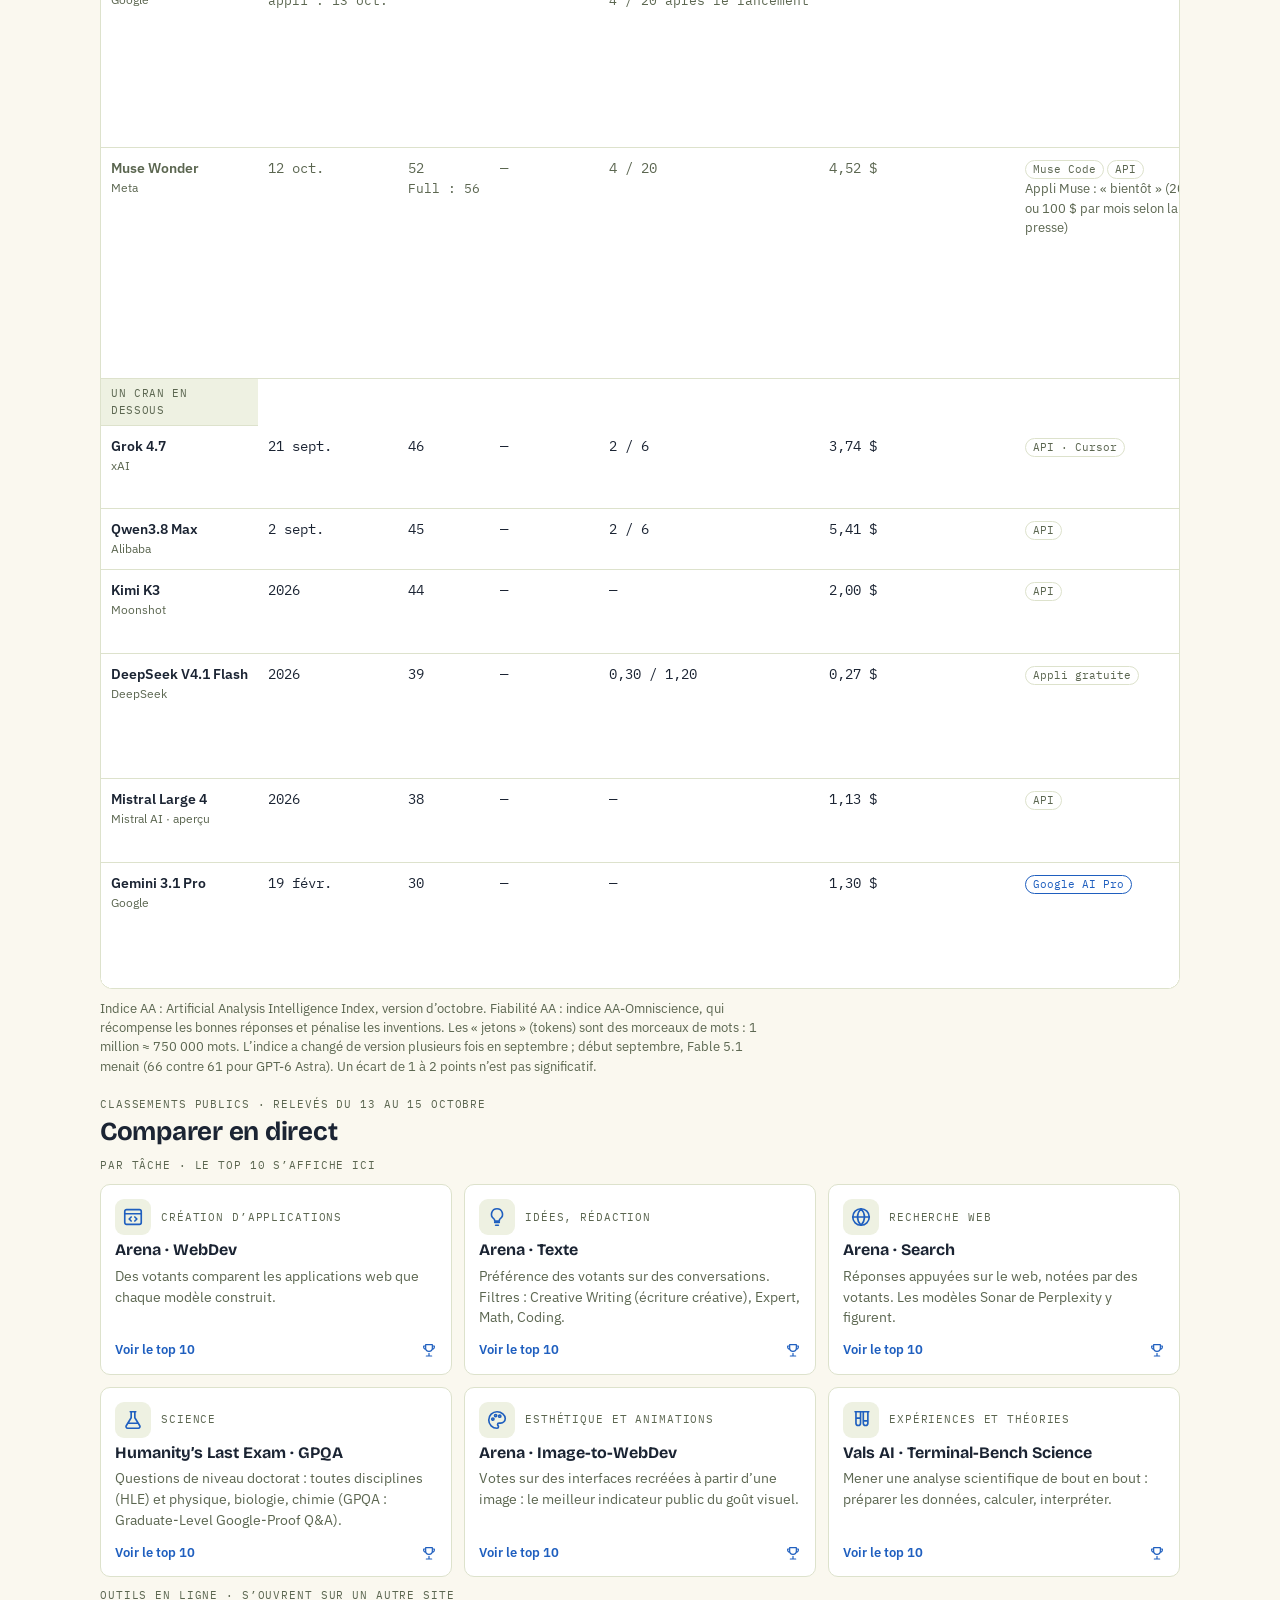
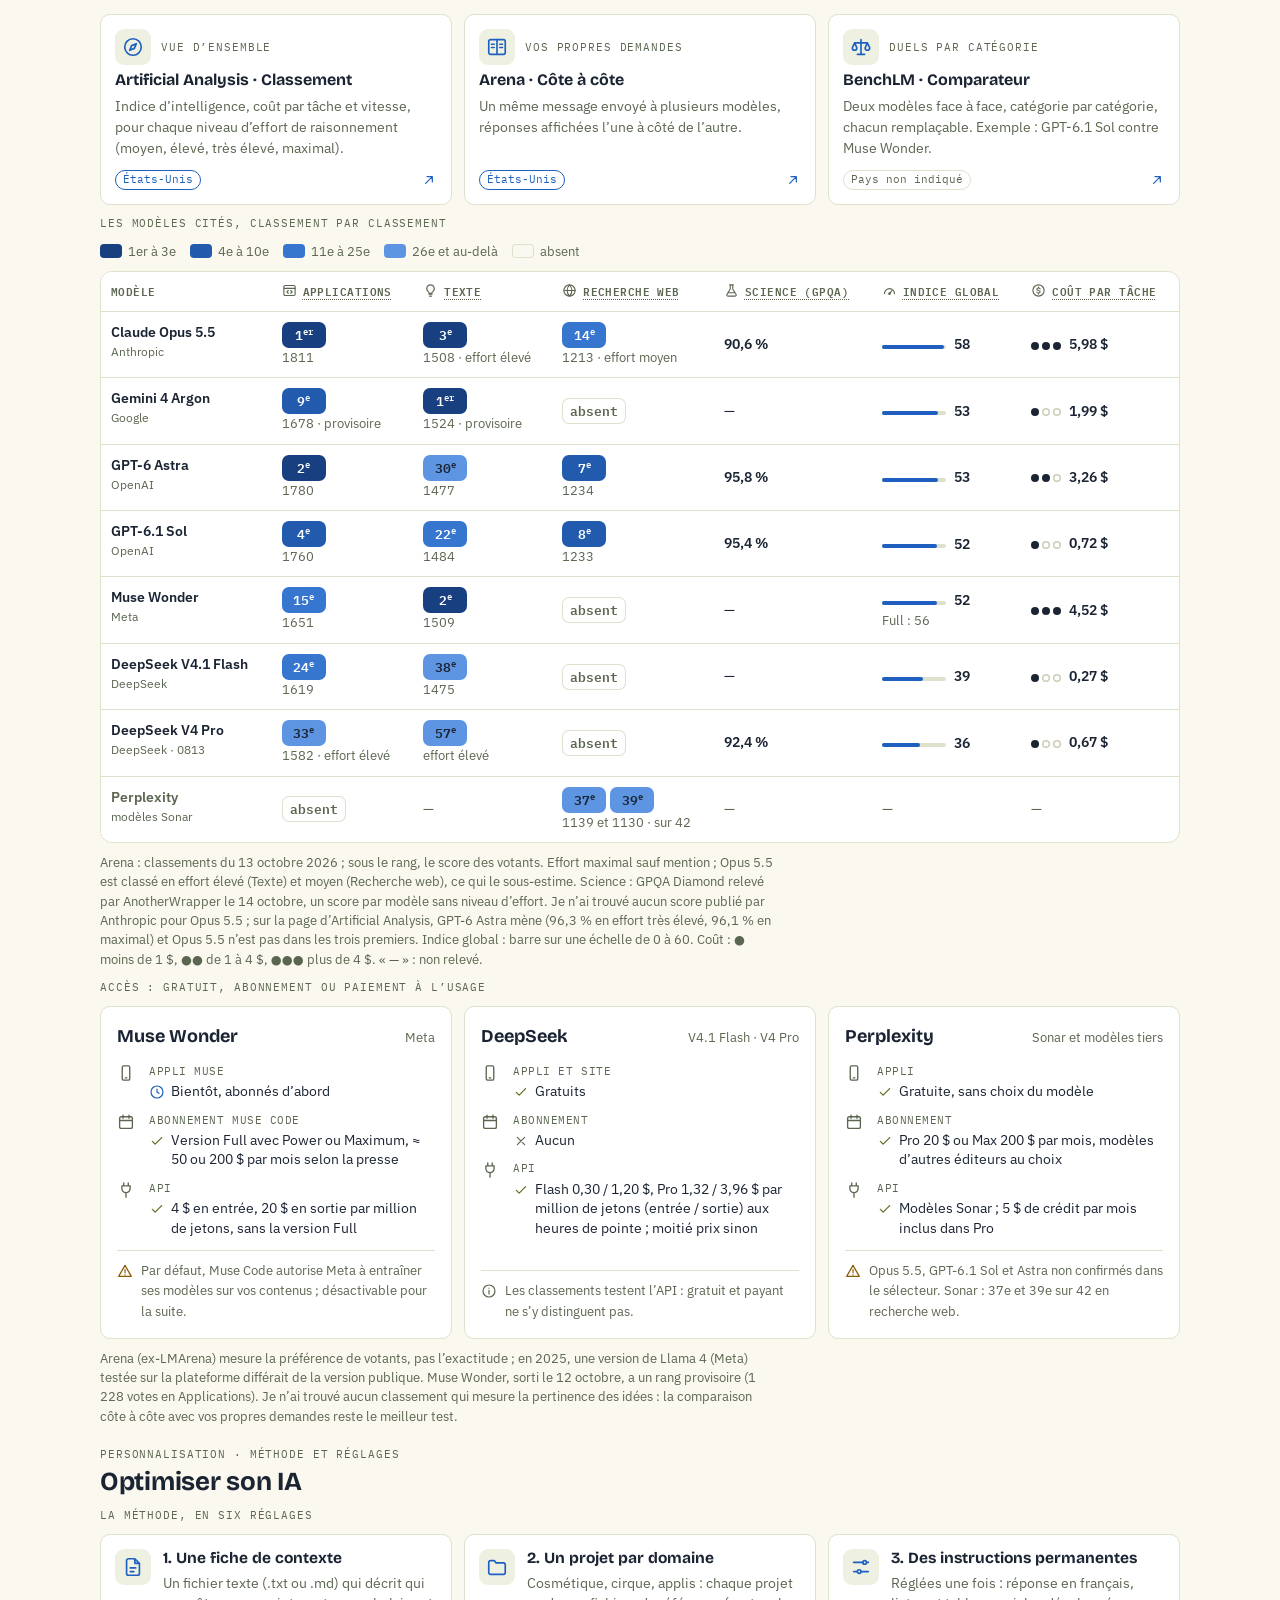
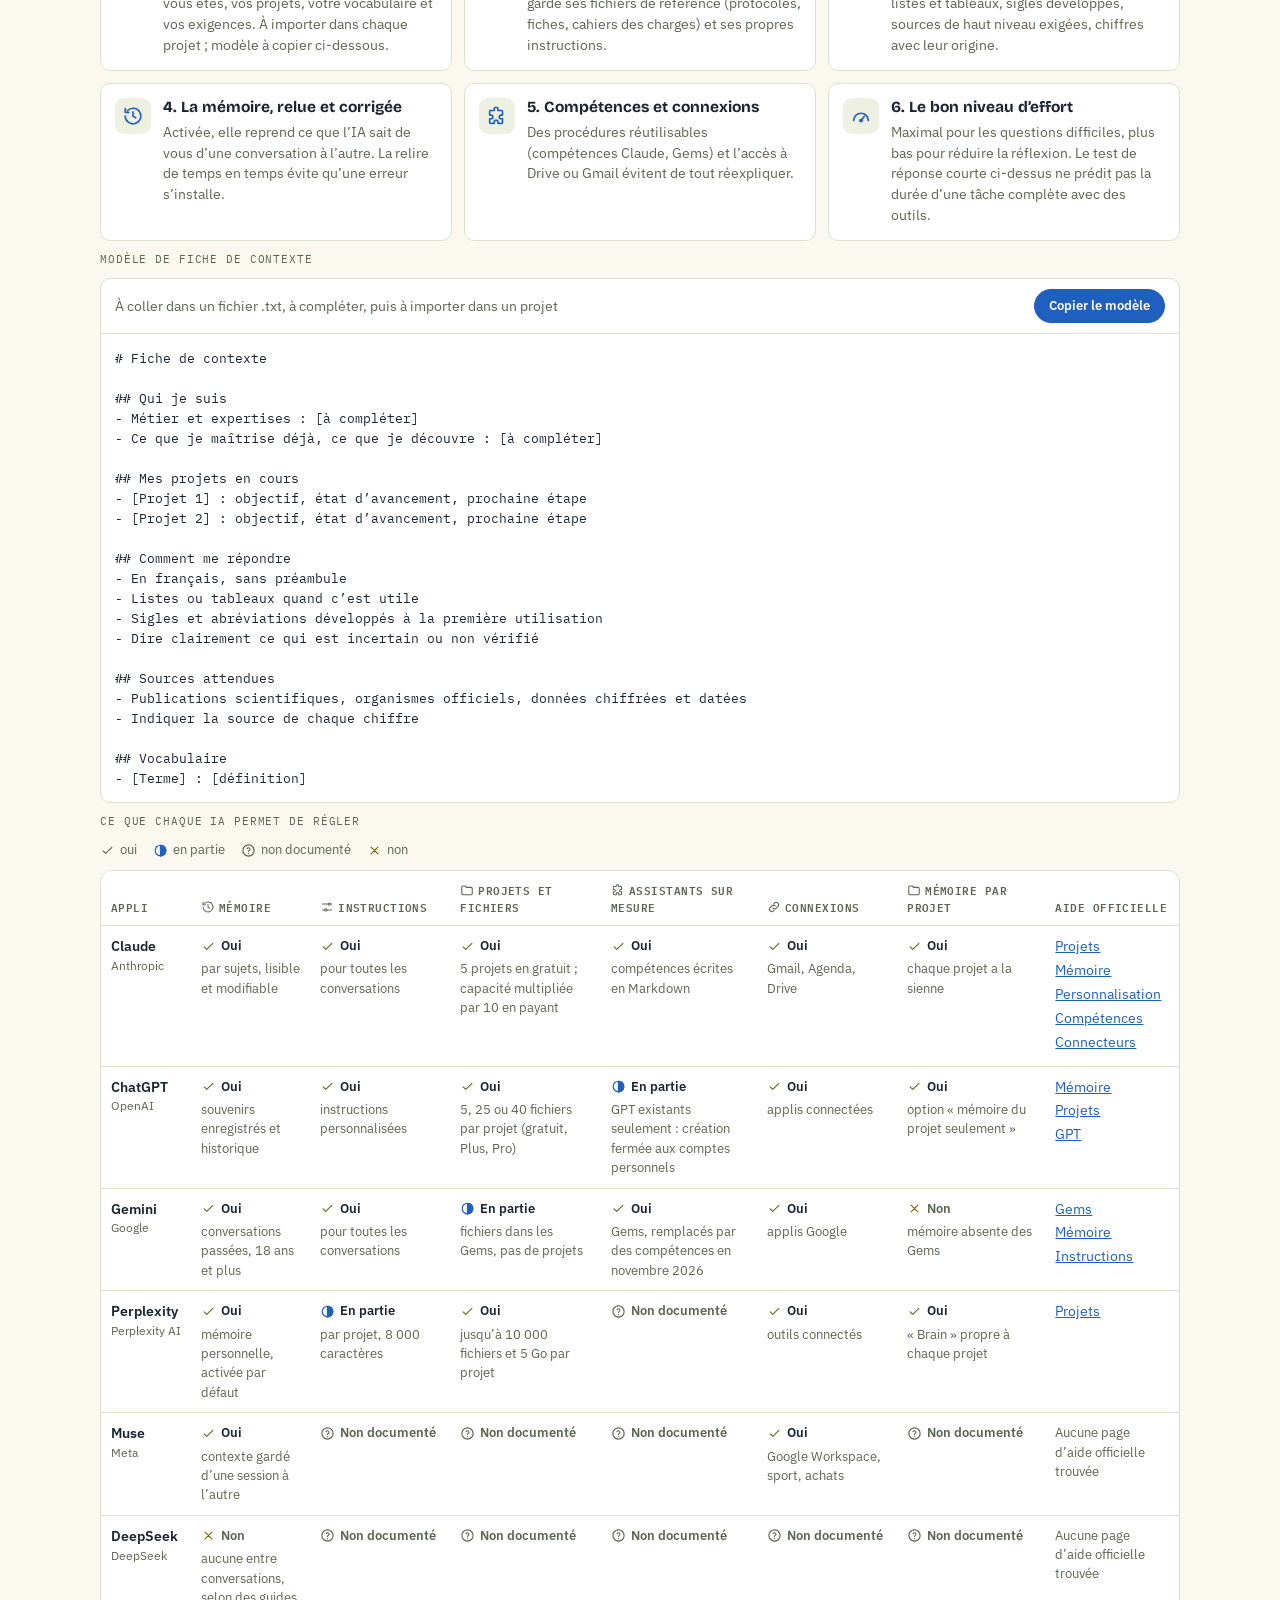
==== commit 9a92c49d: "Ajouter la comparaison de trois critères par modèle et effort" ====
--- a/boussole-ia/index.html
+++ b/boussole-ia/index.html
@@ -433,28 +433,28 @@
 #csCount{font-family:var(--f-mono);text-transform:none;letter-spacing:0}
 @media (max-width:560px){.sortb.flt{margin-left:0}}
 
-#duo{padding-top:14px}
+#duo,#trio{padding-top:14px}
 .duoctl{display:flex;flex-wrap:wrap;align-items:flex-end;gap:8px 10px}
 .duoctl label{display:flex;flex-direction:column;gap:4px;flex:1 1 200px;min-width:0}
 .duoctl select{font:inherit;font-size:14.5px;font-weight:600;color:var(--ink);background:var(--surface);border:1.5px solid var(--accent);border-radius:10px;padding:9px 10px;width:100%;cursor:pointer}
-#duoSwap{align-self:flex-end;padding:9px 13px;font-size:15px}
+#duoSwap,#trioSwap{align-self:flex-end;padding:9px 13px;font-size:15px}
 .duoscales select{font-size:13px;border-color:var(--line);padding:6px 10px}
 .duoscroll{overflow-x:auto}
-#duoChart{position:relative;min-width:760px}
-#duoChart svg{display:block;max-width:100%;height:auto}
-#duoChart text{font-family:var(--f-body)}
-#duoChart .duolabel{cursor:pointer}
-#duoChart .tt{transform:none;white-space:normal;width:max-content;max-width:min(290px,calc(100vw - 80px))}
-#duoChart .empty{padding:40px 8px;text-align:center;color:var(--muted);margin:0}
+#duoChart,#trioChart{position:relative;min-width:760px}
+#duoChart svg,#trioChart svg{display:block;max-width:100%;height:auto}
+#duoChart text,#trioChart text{font-family:var(--f-body)}
+#duoChart .duolabel,#trioChart .duolabel{cursor:pointer}
+#duoChart .tt,#trioChart .tt{transform:none;white-space:normal;width:max-content;max-width:min(290px,calc(100vw - 80px))}
+#duoChart .empty,#trioChart .empty{padding:40px 8px;text-align:center;color:var(--muted);margin:0}
 .duobest{list-style:none;margin:0;padding:0;display:flex;flex-direction:column;gap:4px}
 .duobest li{display:grid;grid-template-columns:34px minmax(0,1fr) auto;gap:8px;align-items:center;font-size:14px;padding:6px 10px;border-radius:9px;background:var(--surface-2)}
 .duobest li:first-child{background:color-mix(in oklab,var(--hi) 38%,var(--surface))}
 .duobest .rn{font-family:var(--f-mono);font-weight:700}
 .duobest .rn sup{font-size:9px}
 .duobest .nn{font-weight:600;overflow:hidden;text-overflow:ellipsis;white-space:nowrap}
-#duo .duobest .nn{white-space:normal;line-height:1.3}
+#duo .duobest .nn,#trio .duobest .nn{white-space:normal;line-height:1.3}
 .duobest .vv{font-family:var(--f-mono);font-size:12.5px;color:var(--muted);white-space:nowrap}
-@media (max-width:560px){#duoSwap{order:3;flex:0 0 auto}}
+@media (max-width:560px){#duoSwap,#trioSwap{order:3;flex:0 0 auto}#trio .duobest li{grid-template-columns:28px minmax(0,1fr)}#trio .duobest .vv{grid-column:2;white-space:normal;text-align:left}}
 </style>
 </head>
 <body>
@@ -513,6 +513,7 @@
   <div class="scroller">
     <a href="#classements" class="hl">Classements</a>
     <a href="#duo" class="hl">Comparer 2 critères</a>
+    <a href="#trio" class="hl">Comparer 3 critères</a>
     <a href="#conso" class="hl">Consommation &amp; rapidité</a>
     <a href="#reponse">Plus fort qu’Opus ?</a>
     <a href="#usage">Carte des forces</a>
@@ -567,6 +568,36 @@
     <ol class="duobest" id="duoBest"></ol>
     <details><summary>Toutes les configurations comparées</summary><ul class="duobest" id="duoAll"></ul></details>
     <p class="note" id="duoNote"></p>
+  </div>
+</section>
+
+<section id="trio" aria-label="Comparer trois critères">
+  <div class="head row"><h2>Comparer trois critères</h2><span class="eyebrow">chaque point est un couple modèle + effort</span></div>
+  <div class="chartbox">
+    <div class="duoctl">
+      <label><span class="eyebrow">Premier critère · horizontal →</span><select id="trioX"></select></label>
+      <button type="button" class="sortb" id="trioSwap" aria-label="Inverser les deux critères">⇄</button>
+      <label><span class="eyebrow">Deuxième critère · vertical ↑</span><select id="trioY"></select></label>
+      <label><span class="eyebrow">Troisième critère · taille des disques</span><select id="trioZ"></select></label>
+    </div>
+    <div class="duoctl duoscales">
+      <label><span class="eyebrow">Échelle horizontale</span><select id="trioScaleX"><option value="auto">Automatique</option><option value="linear">Linéaire</option><option value="log">Logarithmique</option></select></label>
+      <label><span class="eyebrow">Échelle verticale</span><select id="trioScaleY"><option value="auto">Automatique</option><option value="linear">Linéaire</option><option value="log">Logarithmique</option></select></label>
+      <label><span class="eyebrow">Échelle des disques</span><select id="trioScaleZ"><option value="auto">Automatique</option><option value="linear">Linéaire</option><option value="log">Logarithmique</option></select></label>
+    </div>
+    <span class="eyebrow" id="trioCount" aria-live="polite"></span>
+    <div class="keys" id="trioSizeKey" aria-live="polite"></div>
+    <div class="keys" aria-hidden="true">
+      <span><svg width="12" height="12"><circle cx="6" cy="6" r="5" fill="var(--s1)"/></svg>Anthropic (Claude)</span>
+      <span><svg width="12" height="12"><rect x="1" y="1" width="10" height="10" rx="1.5" fill="var(--s2)"/></svg>OpenAI (GPT)</span>
+      <span><svg width="12" height="12"><path d="M6 0.5 L11.5 6 L6 11.5 L0.5 6 Z" fill="var(--s3)"/></svg>Autres laboratoires</span>
+      <span><svg width="12" height="12"><circle cx="6" cy="6" r="4.2" fill="none" stroke="var(--muted)" stroke-width="1.6"/></svg>Hors classement</span>
+    </div>
+    <div class="duoscroll" tabindex="0" role="region" aria-label="Graphique des configurations, défilement horizontal sur petit écran"><div id="trioChart" role="group"></div></div>
+    <span class="eyebrow">Meilleurs compromis entre les trois</span>
+    <ol class="duobest" id="trioBest"></ol>
+    <details><summary>Toutes les configurations comparées</summary><ul class="duobest" id="trioAll"></ul></details>
+    <p class="note" id="trioNote"></p>
   </div>
 </section>
 
@@ -1856,19 +1887,22 @@
 draw();
 let rt; window.addEventListener('resize',()=>{clearTimeout(rt);rt=setTimeout(draw,120);});
 
-/* ---------- comparer deux critères ---------- */
-(function(){
-  const sx=$('duoX'), sy=$('duoY'), box=$('duoChart'), best=$('duoBest'), note=$('duoNote');
+/* ---------- comparer deux ou trois critères ---------- */
+function compareCriteria(prefix){
+  const node=id=>$(prefix+id);
+  const sx=node('X'), sy=node('Y'), sz=node('Z'), box=node('Chart'), best=node('Best'), note=node('Note');
   if(!box) return;
-  const scaleX=$('duoScaleX'), scaleY=$('duoScaleY');
-  [scaleX,scaleY].forEach((s,i)=>{const saved=store('duo-scale-'+i);s.value=['linear','log'].includes(saved)?saved:'auto';});
-  TG.forEach(([name,keys])=>[sx,sy].forEach(sel=>{
+  const scaleX=node('ScaleX'), scaleY=node('ScaleY'), scaleZ=node('ScaleZ');
+  const criteriaControls=[sx,sy,sz].filter(Boolean), scaleControls=[scaleX,scaleY,scaleZ].filter(Boolean);
+  scaleControls.forEach((s,i)=>{const saved=store(prefix+'-scale-'+i);s.value=['linear','log'].includes(saved)?saved:'auto';});
+  TG.forEach(([name,keys])=>criteriaControls.forEach(sel=>{
     const og=document.createElement('optgroup'); og.label=name;
     keys.forEach(k=>{ const t=T.find(x=>x.k===k); if(!t) return; const o=document.createElement('option'); o.value=k; o.textContent=t.label; og.appendChild(o); });
     sel.appendChild(og);
   }));
   const ok=k=>T.some(t=>t.k===k);
-  sx.value=ok(store('duo-x'))?store('duo-x'):'conso'; sy.value=ok(store('duo-y'))?store('duo-y'):'speed';
+  sx.value=ok(store(prefix+'-x'))?store(prefix+'-x'):'conso'; sy.value=ok(store(prefix+'-y'))?store(prefix+'-y'):'speed';
+  if(sz) sz.value=ok(store(prefix+'-z'))?store(prefix+'-z'):'apps';
   const grp=l=>l==='Anthropic'?'a':l==='OpenAI'?'o':'x';
   const val=(t,i)=>t.kind==='editorial'?i.s:i.v;
   const inv=t=>t.kind!=='editorial'&&!!t.inv;
@@ -1910,17 +1944,26 @@
   }
   function msg(t){ const d=document.createElement('p'); d.className='empty'; d.textContent=t; box.appendChild(d); note.textContent=''; box.setAttribute('aria-label',t); }
   function render(){
-    store('duo-x',sx.value); store('duo-y',sy.value);
-    const tx=T.find(t=>t.k===sx.value), ty=T.find(t=>t.k===sy.value);
-    box.querySelectorAll('svg,.empty').forEach(e=>e.remove()); best.innerHTML=''; $('duoAll').innerHTML=''; $('duoCount').textContent=''; tt.hidden=true;
-    if(tx===ty){ msg('Choisissez deux critères différents.'); return; }
+    store(prefix+'-x',sx.value); store(prefix+'-y',sy.value);if(sz) store(prefix+'-z',sz.value);
+    const tx=T.find(t=>t.k===sx.value), ty=T.find(t=>t.k===sy.value), tz=sz?T.find(t=>t.k===sz.value):null;
+    const selected=[tx,ty,tz].filter(Boolean), number=tz?'trois':'deux';
+    box.querySelectorAll('svg,.empty').forEach(e=>e.remove()); best.innerHTML=''; node('All').innerHTML=''; node('Count').textContent=''; tt.hidden=true;
+    if(sz) node('SizeKey').innerHTML='';
+    if(new Set(selected).size!==selected.length){ msg('Choisissez '+number+' critères différents.'); return; }
     const mx=new Map(); measures(tx).forEach(i=>{ if(!mx.has(key(i))) mx.set(key(i),i); });
+    const mz=tz?new Map(measures(tz).map(i=>[key(i),i])):null;
     const Pt=[], seen=new Set();
-    measures(ty).forEach(i=>{ const id=key(i), ix=mx.get(id); if(ix&&!seen.has(id)){ seen.add(id); Pt.push({m:i.m,lab:i.lab,e:i.e,x:val(tx,ix),y:val(ty,i),ix:ix,iy:i,nr:ix.nr||i.nr}); } });
-    $('duoCount').textContent=Pt.length+' configuration'+(Pt.length>1?'s':'')+' comparée'+(Pt.length>1?'s':'')+' · même effort sur les deux critères';
-    if(!Pt.length){ msg('Aucune configuration ne dispose de valeurs pour ces deux critères au même niveau d’effort. Les relevés sans effort précisé sont uniquement comparés entre eux.'); return; }
-    const ax=axis(Pt.map(p=>p.x),tx,scaleX), ay=axis(Pt.map(p=>p.y),ty,scaleY);
-    store('duo-scale-0',scaleX.value);store('duo-scale-1',scaleY.value);
+    measures(ty).forEach(i=>{ const id=key(i), ix=mx.get(id), iz=mz?.get(id); if(ix&&(!tz||iz)&&!seen.has(id)){ seen.add(id); Pt.push({m:i.m,lab:i.lab,e:i.e,x:val(tx,ix),y:val(ty,i),z:tz?val(tz,iz):null,ix:ix,iy:i,nr:!!(ix.nr||i.nr||iz?.nr)}); } });
+    node('Count').textContent=Pt.length+' configuration'+(Pt.length>1?'s':'')+' comparée'+(Pt.length>1?'s':'')+' · même effort sur les '+number+' critères';
+    if(!Pt.length){ msg('Aucune configuration ne dispose de valeurs pour ces '+number+' critères au même niveau d’effort. Les relevés sans effort précisé sont uniquement comparés entre eux.'); return; }
+    const ax=axis(Pt.map(p=>p.x),tx,scaleX), ay=axis(Pt.map(p=>p.y),ty,scaleY), az=tz?axis(Pt.map(p=>p.z),tz,scaleZ):null;
+    scaleControls.forEach((s,i)=>store(prefix+'-scale-'+i,s.value));
+    const values=p=>fv(tx,p.x)+' · '+fv(ty,p.y)+(tz?' · '+fv(tz,p.z):'');
+    const radius=p=>az?Math.sqrt(36+288*Math.max(0,Math.min(1,az.norm(p.z)))):6;
+    if(tz){
+      const sorted=Pt.map(p=>p.z).sort((a,b)=>a-b), low=inv(tz)?sorted[sorted.length-1]:sorted[0], high=inv(tz)?sorted[0]:sorted[sorted.length-1];
+      node('SizeKey').innerHTML=low===high?'Disques de même taille : '+tz.label+' = '+fv(tz,low):'<span><svg width="40" height="36" aria-hidden="true"><circle cx="20" cy="18" r="'+radius({z:low})+'" fill="var(--accent)" opacity=".3"/></svg>Petit disque : '+fv(tz,low)+'</span><span><svg width="40" height="36" aria-hidden="true"><circle cx="20" cy="18" r="'+radius({z:high})+'" fill="var(--accent)" opacity=".3"/></svg>Grand disque : '+fv(tz,high)+'</span><span>Plus grand = meilleur pour « '+tz.label+' » · échelle '+az.label+'</span>';
+    }
     const W=Math.max(box.clientWidth,760), H=Math.max(520,Math.min(1000,Pt.length*22));
     const m={l:68,r:30,t:42,b:54}, pw=W-m.l-m.r, ph=H-m.t-m.b;
     const nx=ax.norm, ny=ay.norm;
@@ -1941,8 +1984,8 @@
     el('line',{x1:m.l,x2:W-m.r,y1:H-m.b,y2:H-m.b,stroke:'var(--axis)'},g);
     const xt=el('text',{x:W-m.r,y:H-6,'text-anchor':'end','font-size':11.5,'font-weight':600,fill:'var(--ink)'},g); xt.textContent=TSHORT[tx.k]+' · échelle '+ax.label+' · mieux à droite →';
     const yt=el('text',{x:4,y:18,'text-anchor':'start','font-size':11.5,'font-weight':600,fill:'var(--ink)'},g); yt.textContent='↑ '+TSHORT[ty.k]+' · échelle '+ay.label+' · mieux en haut';
-    const marks=el('g',{},svg), labels=el('g',{},svg), hits=el('g',{},svg), placed=[];
-    Pt.forEach(p=>{ p.s=(ax.rank(p.x)+ay.rank(p.y))/2; });
+    const bubbles=el('g',{},svg), marks=el('g',{},svg), labels=el('g',{},svg), hits=el('g',{},svg), placed=[];
+    Pt.forEach(p=>{ p.s=(ax.rank(p.x)+ay.rank(p.y)+(az?az.rank(p.z):0))/selected.length; });
     function placeLabel(px,py,w,h){
       let best=null, distance=Infinity;
       function consider(x,y){
@@ -1950,7 +1993,7 @@
         const dx=Math.max(x-px,0,px-x-w), dy=Math.max(y-py,0,py-y-h);
         const d=dx*dx+dy*dy+0.02*((x+w/2-px)**2+(y+h/2-py)**2);
         if(d>=distance||placed.some(q=>x<q.x+q.w+4&&x+w+4>q.x&&y<q.y+q.h+4&&y+h+4>q.y)) return;
-        if(Pt.some(q=>X(q.x)>x-14&&X(q.x)<x+w+14&&Y(q.y)>y-14&&Y(q.y)<y+h+14)) return;
+        if(Pt.some(q=>{const r=az?radius(q)+4:14;return X(q.x)>x-r&&X(q.x)<x+w+r&&Y(q.y)>y-r&&Y(q.y)<y+h+r;})) return;
         best={x,y,w,h}; distance=d;
       }
       consider(px+16,py-h/2);consider(px-w-16,py-h/2);
@@ -1959,6 +2002,7 @@
     }
     [...Pt].sort((a,b)=>b.s-a.s).forEach(p=>{
       const px=X(p.x), py=Y(p.y), gr=grp(p.lab);
+      if(az) el('circle',{class:'criterion-bubble',cx:px,cy:py,r:radius(p),fill:COL[gr],opacity:.22,stroke:COL[gr],'stroke-width':1,'aria-hidden':'true'},bubbles);
       const mk=marker(marks,px,py,gr,p.nr?4.5:6);
       if(p.nr){ mk.setAttribute('fill','var(--surface)'); mk.setAttribute('stroke',COL[gr]); mk.setAttribute('stroke-width',2); }
       const connector=el('line',{x1:px,y1:py,stroke:COL[gr],'stroke-width':1,opacity:.7,'pointer-events':'none'},labels);
@@ -1968,9 +2012,9 @@
       const w=Math.ceil(Math.max(name.getComputedTextLength(),level.getComputedTextLength()))+12, r=placeLabel(px,py,w,34);
       bg.setAttribute('width',w);lg.setAttribute('transform','translate('+r.x+' '+r.y+')');
       connector.setAttribute('x2',Math.max(r.x,Math.min(px,r.x+w)));connector.setAttribute('y2',Math.max(r.y,Math.min(py,r.y+34)));
-      const h=el('circle',{cx:px,cy:py,r:14,fill:'transparent',tabindex:0,role:'button','aria-label':pair(p)+' : '+tx.label+' '+fv(tx,p.x)+', '+ty.label+' '+fv(ty,p.y)},hits);
+      const h=el('circle',{cx:px,cy:py,r:Math.max(14,radius(p)+2),fill:'transparent',tabindex:0,role:'button','aria-label':pair(p)+' : '+tx.label+' '+fv(tx,p.x)+', '+ty.label+' '+fv(ty,p.y)+(tz?', '+tz.label+' '+fv(tz,p.z):'')},hits);
       h.style.cursor='pointer';
-      const show=()=>{ tt.innerHTML='<b>'+pair(p)+'</b><br>'+TSHORT[tx.k]+' : '+fv(tx,p.x)+'<br>'+TSHORT[ty.k]+' : '+fv(ty,p.y)+(p.nr?'<br>Hors classement':'')+([tx.k,ty.k].includes('speed')?'<br>Test de réponse de 500 jetons ; durée du développement non mesurée.':'');
+      const show=()=>{ tt.innerHTML='<b>'+pair(p)+'</b><br>'+TSHORT[tx.k]+' : '+fv(tx,p.x)+'<br>'+TSHORT[ty.k]+' : '+fv(ty,p.y)+(tz?'<br>'+TSHORT[tz.k]+' : '+fv(tz,p.z):'')+(p.nr?'<br>Hors classement':'')+(selected.some(t=>t.k==='speed')?'<br>Test de réponse de 500 jetons ; durée du développement non mesurée.':'');
         tt.hidden=false;const scroll=box.parentElement,left=scroll.scrollLeft;
         tt.style.left=Math.max(left+4,Math.min(px+12,left+scroll.clientWidth-tt.offsetWidth-4))+'px';tt.style.top=Math.max(4,py-tt.offsetHeight-12)+'px'; };
       h.addEventListener('pointerenter',show); h.addEventListener('focus',show); h.addEventListener('click',show);
@@ -1980,22 +2024,25 @@
     });
     const top=[...Pt].filter(p=>!p.nr).sort((a,b)=>b.s-a.s).slice(0,5);
     top.forEach((p,i)=>{ const li=document.createElement('li');
-      li.innerHTML='<span class="rn">'+ord(i+1)+'</span><span class="nn">'+pair(p)+'</span><span class="vv">'+fv(tx,p.x)+' · '+fv(ty,p.y)+'</span>'; best.appendChild(li); });
+      li.innerHTML='<span class="rn">'+ord(i+1)+'</span><span class="nn">'+pair(p)+'</span><span class="vv">'+values(p)+'</span>'; best.appendChild(li); });
     [...Pt].sort((a,b)=>a.m.localeCompare(b.m,'fr')||(ELAB[a.e]?.[1]||0)-(ELAB[b.e]?.[1]||0)).forEach(p=>{
-      const li=document.createElement('li'); li.innerHTML='<span class="rn">·</span><span class="nn">'+pair(p)+'</span><span class="vv">'+fv(tx,p.x)+' · '+fv(ty,p.y)+'</span>'; $('duoAll').appendChild(li);
+      const li=document.createElement('li'); li.innerHTML='<span class="rn">·</span><span class="nn">'+pair(p)+'</span><span class="vv">'+values(p)+'</span>'; node('All').appendChild(li);
     });
-    box.setAttribute('aria-label','Nuage de points : '+tx.label+' à l’horizontale, '+ty.label+' à la verticale. '+Pt.length+' configurations. Meilleurs compromis : '+top.slice(0,3).map(pair).join(', ')+'.');
+    box.setAttribute('aria-label','Nuage de points : '+tx.label+' à l’horizontale, '+ty.label+' à la verticale.'+(tz?' Taille des disques : '+tz.label+', plus grand signifie meilleur.':'')+' '+Pt.length+' configurations. Meilleurs compromis : '+top.slice(0,3).map(pair).join(', ')+'.');
     const source=t=>t.k==='conso'||t.k==='speed'?'Artificial Analysis, relevé du 16 octobre 2026':t.kind==='mesure'?t.src+(t.date?', relevé du '+t.date+' 2026':''): 'classement éditorial, note sur 5';
     note.textContent='Horizontal : '+tx.label+' ('+source(tx)+'), échelle '+ax.label+'. Vertical : '+ty.label+' ('+source(ty)+'), échelle '+ay.label+'. En mode automatique, une échelle logarithmique est utilisée lorsque les valeurs sont positives et que la plus grande vaut au moins huit fois la plus petite ; sinon, l’échelle est linéaire. Le classement des compromis reste identique quelle que soit l’échelle. Chaque point associe le même modèle et le même effort sur les deux critères. Tous les couples disposant des deux valeurs sont affichés, y compris sous 50 points d’indice d’intelligence. Les relevés sans effort précisé sont comparés entre eux, sans leur attribuer un niveau. Pointillés : médiane des configurations ; la zone jaune réunit celles qui dépassent cette médiane sur les deux critères. Points creux : hors des dix premiers d’un classement. Sur téléphone, le graphique défile horizontalement. Gemini 4 Argon : seul l’effort élevé est renseigné dans cette page.';
-    if([tx.k,ty.k].includes('speed')) note.textContent+=' La durée estimée pour 500 jetons et les autres critères proviennent de tests distincts : ce graphique ne mesure pas le temps nécessaire pour développer une application. Sol maximal et très élevé : durées et débits actualisés le 16 octobre 2026 ; les autres mesures conservent leur relevé initial. Voir les définitions et les sources dans le tableau Consommation et rapidité.';
+    if(tz) note.textContent=note.textContent.replace('Chaque point associe le même modèle et le même effort sur les deux critères.','Chaque point associe le même modèle et le même effort sur les trois critères.')+' Taille des disques : '+tz.label+' ('+source(tz)+'), échelle '+az.label+'. Plus le disque est grand, meilleur est le résultat sur ce critère, y compris lorsque les petites valeurs sont préférables. Les compromis sont classés selon la moyenne des trois critères normalisés, à poids égal, indépendamment des échelles d’affichage. La zone jaune porte uniquement sur les deux axes.';
+    if(selected.some(t=>t.k==='speed')) note.textContent+=' La durée estimée pour 500 jetons et les autres critères proviennent de tests distincts : ce graphique ne mesure pas le temps nécessaire pour développer une application. Sol maximal et très élevé : durées et débits actualisés le 16 octobre 2026 ; les autres mesures conservent leur relevé initial. Voir les définitions et les sources dans le tableau Consommation et rapidité.';
   }
-  sx.addEventListener('change',render); sy.addEventListener('change',render);
-  scaleX.addEventListener('change',render);scaleY.addEventListener('change',render);
-  $('duoSwap').addEventListener('click',()=>{ const a=sx.value; sx.value=sy.value; sy.value=a;const s=scaleX.value;scaleX.value=scaleY.value;scaleY.value=s;render(); });
+  criteriaControls.forEach(s=>s.addEventListener('change',render));
+  scaleControls.forEach(s=>s.addEventListener('change',render));
+  node('Swap').addEventListener('click',()=>{ const a=sx.value; sx.value=sy.value; sy.value=a;const s=scaleX.value;scaleX.value=scaleY.value;scaleY.value=s;render(); });
   let rr; window.addEventListener('resize',()=>{ clearTimeout(rr); rr=setTimeout(render,120); });
   render();
   if(document.fonts) document.fonts.ready.then(render);
-})();
+}
+compareCriteria('duo');
+compareCriteria('trio');
 
 })();
 </script>
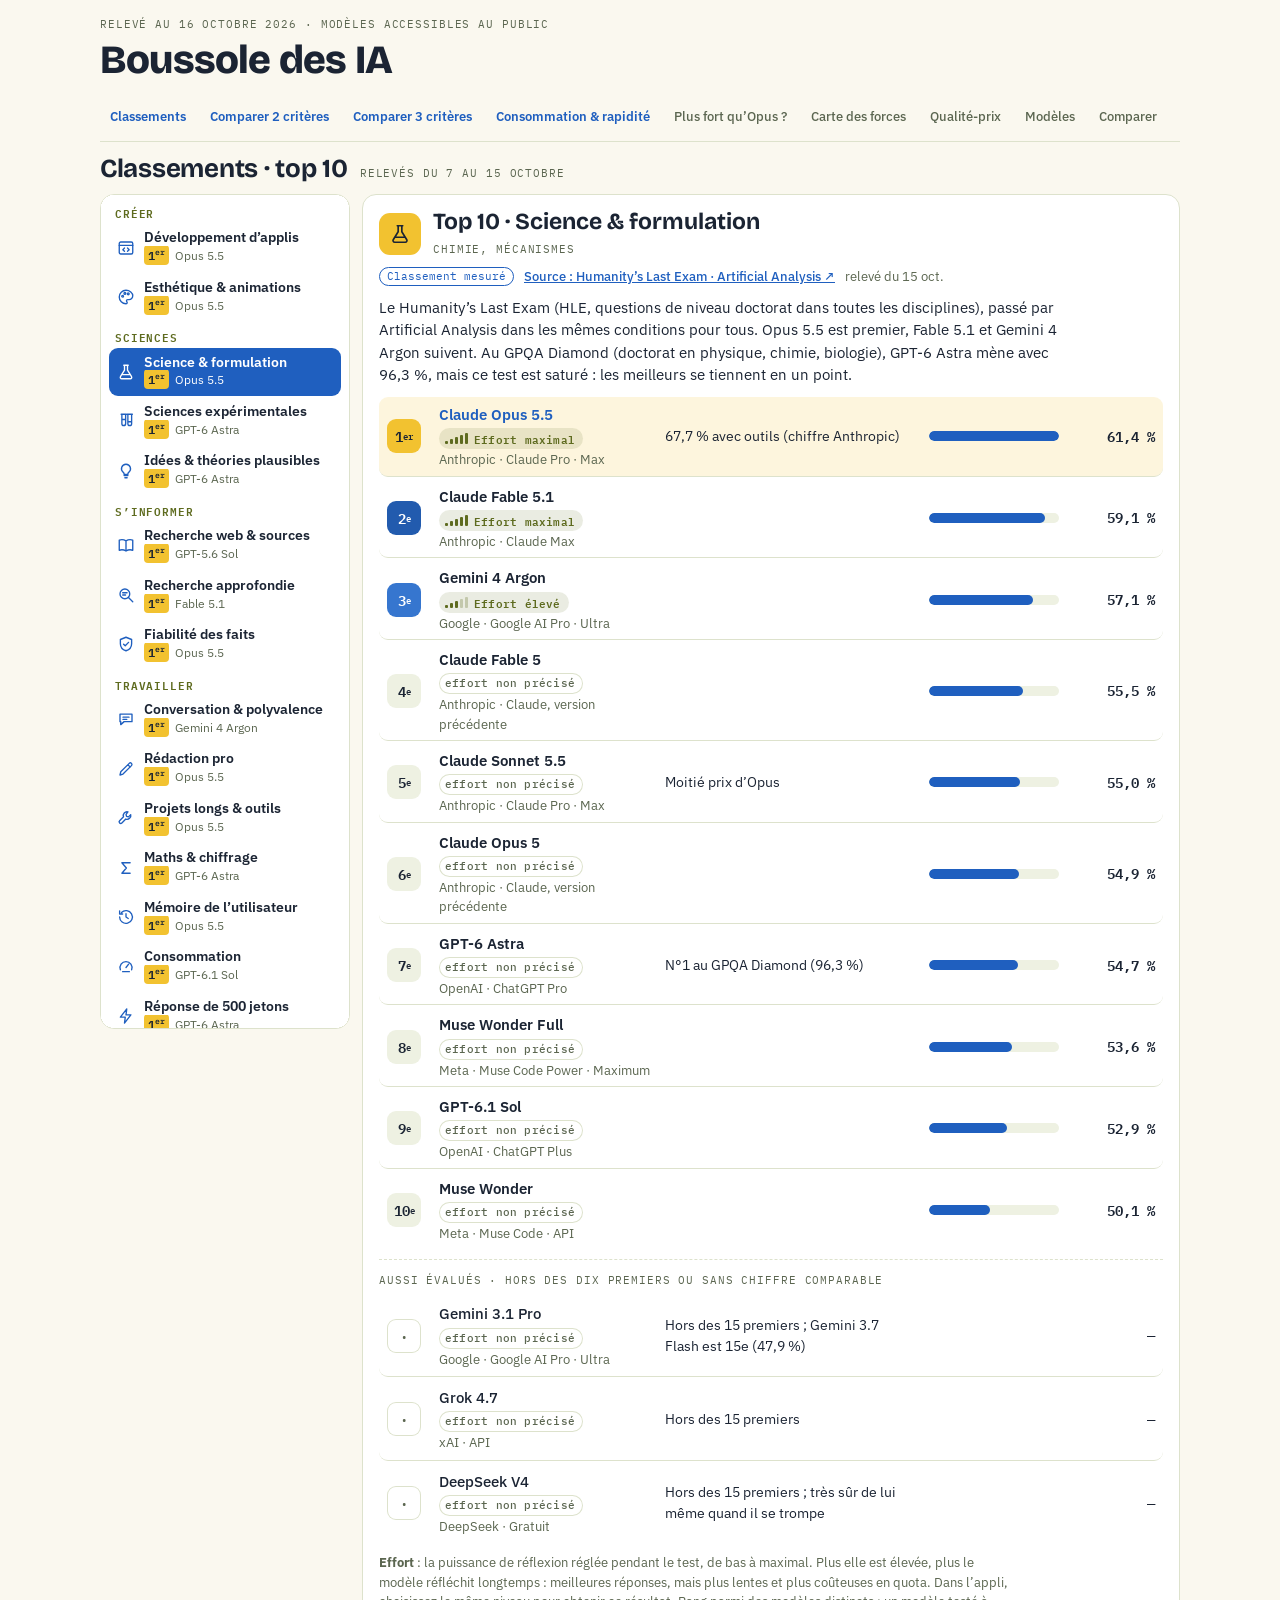
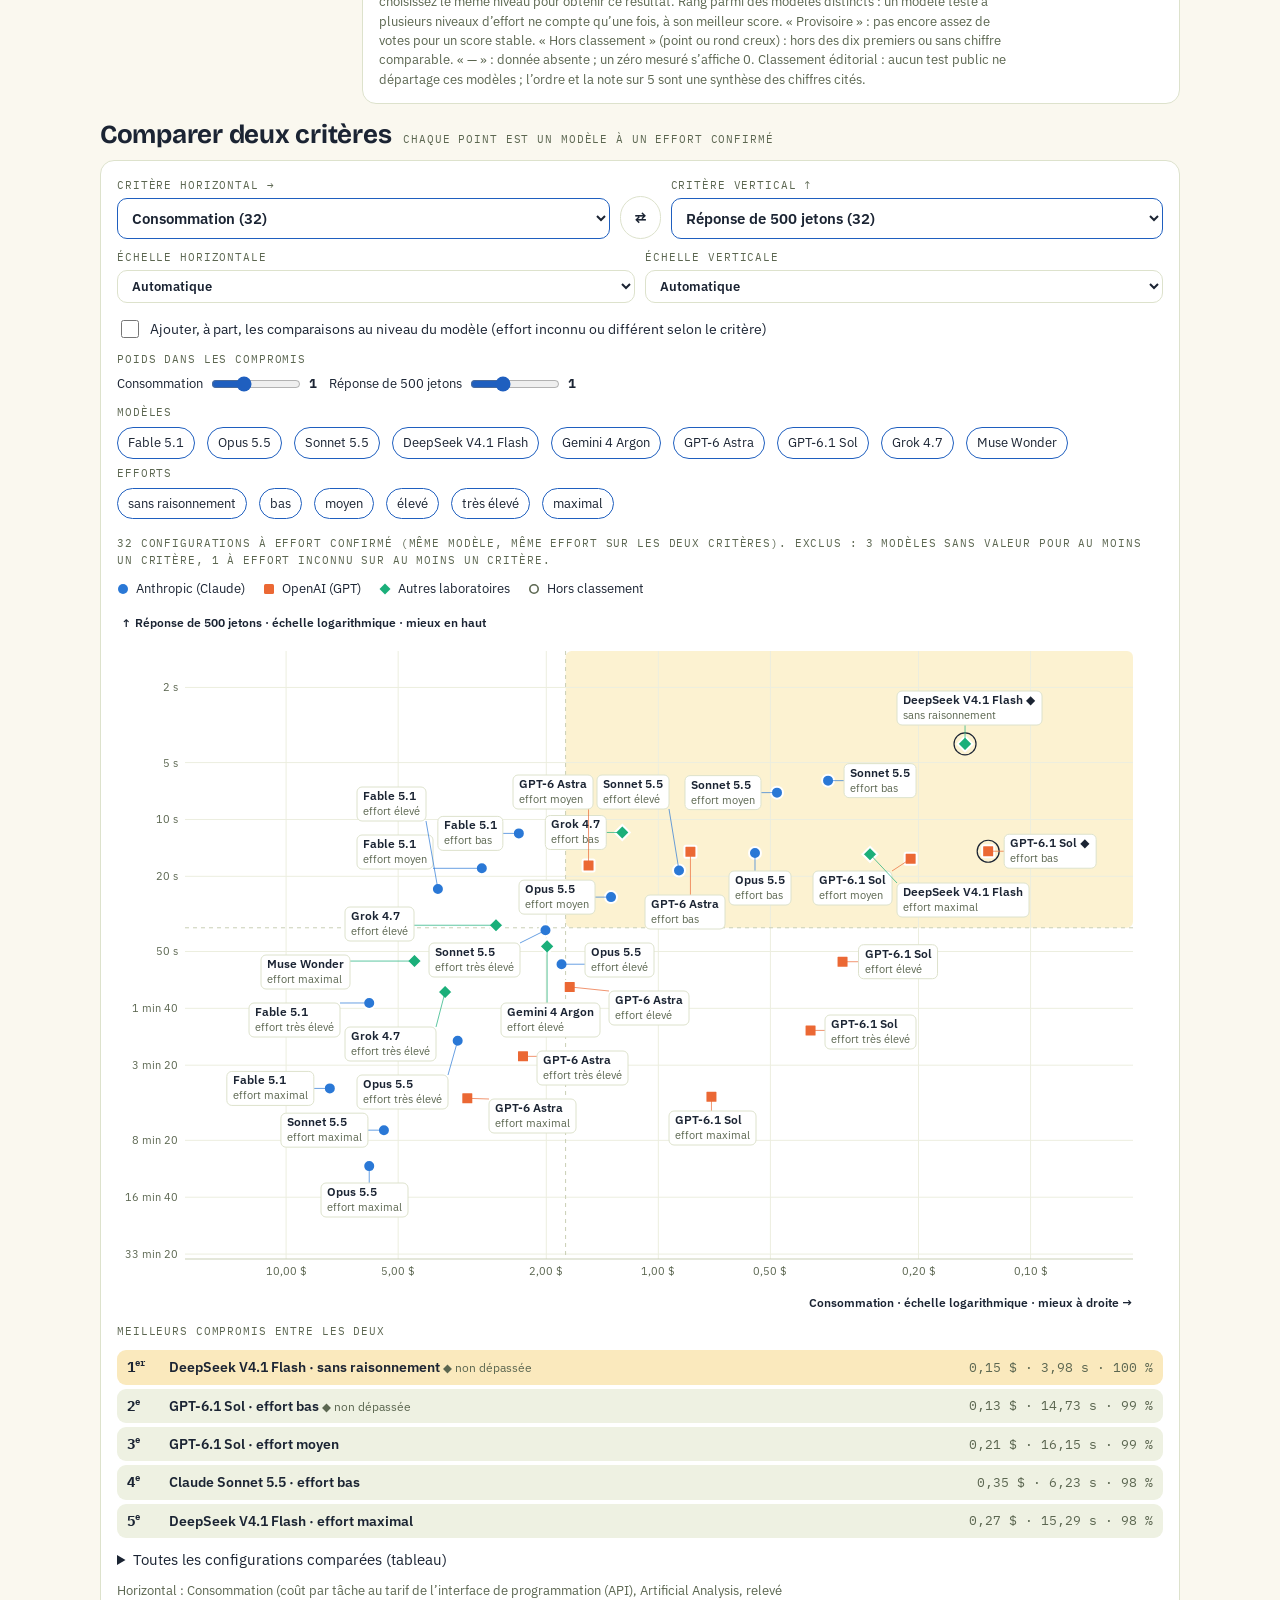
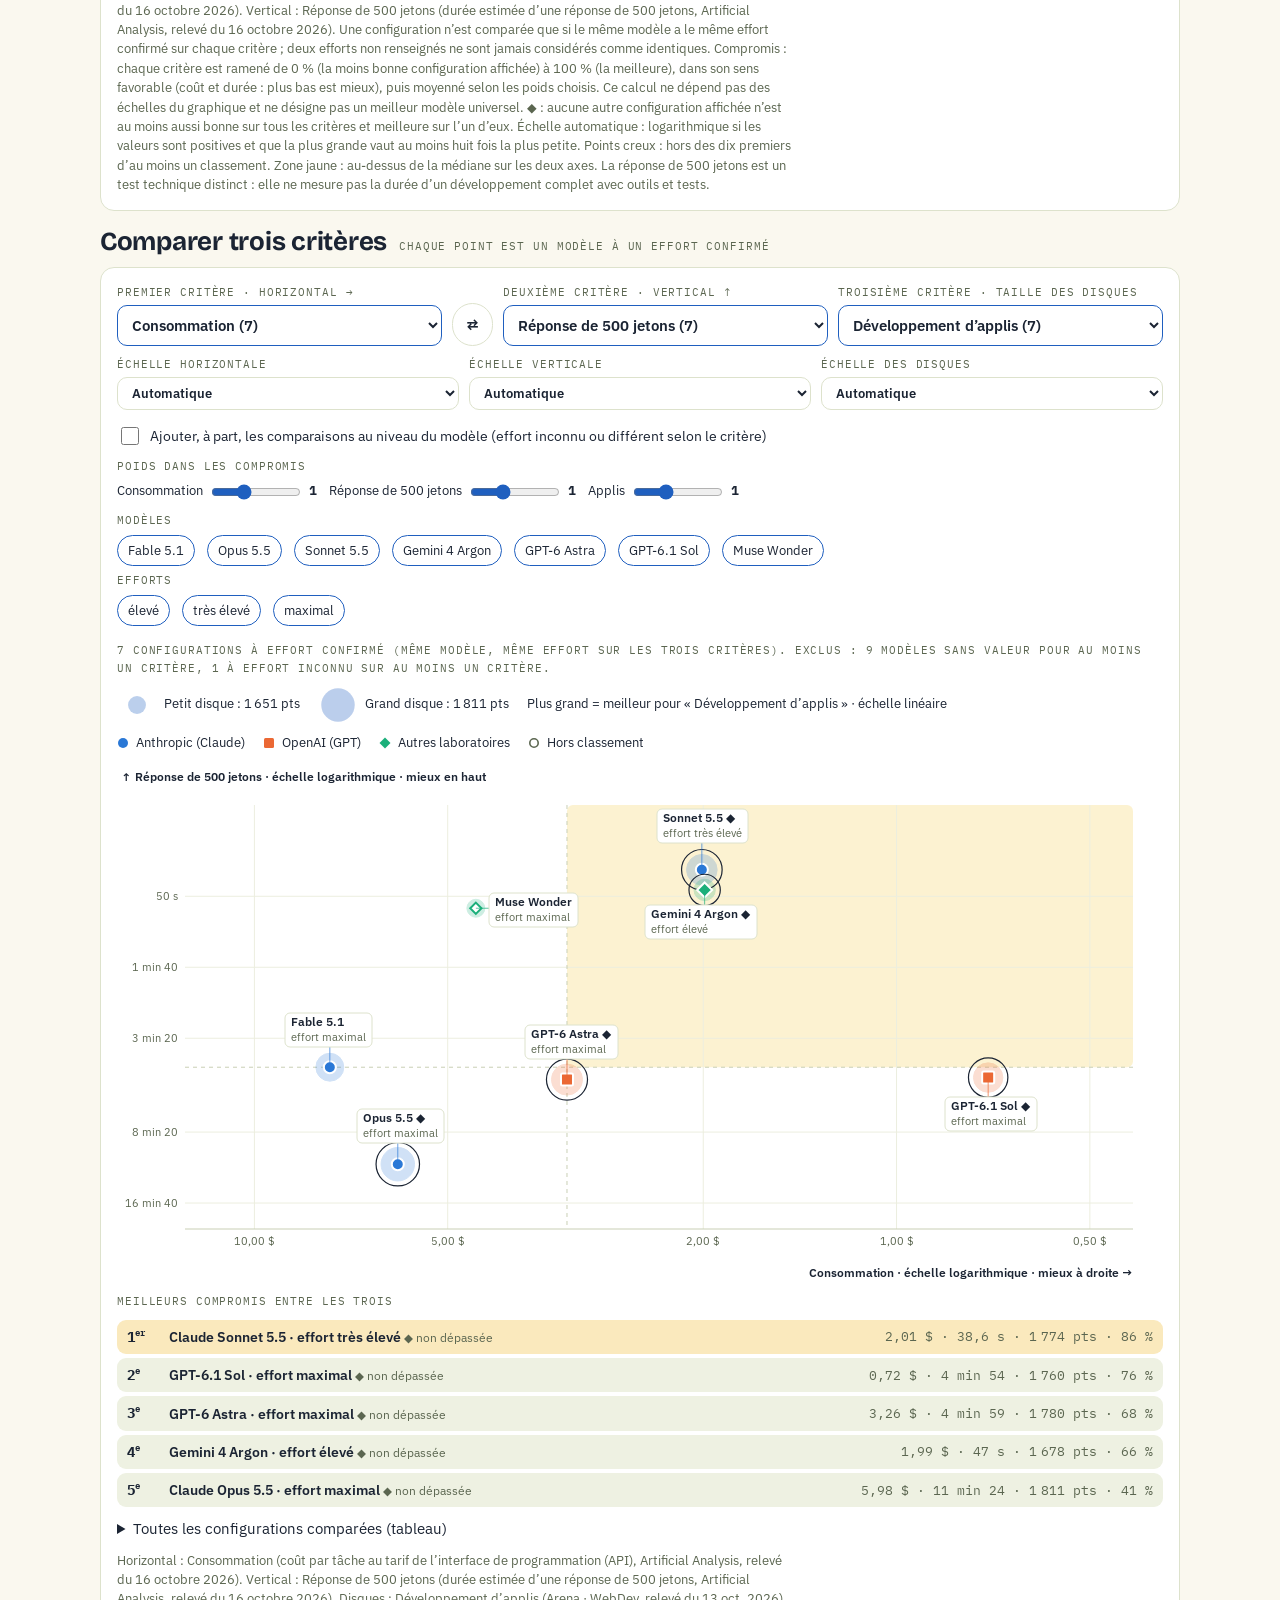
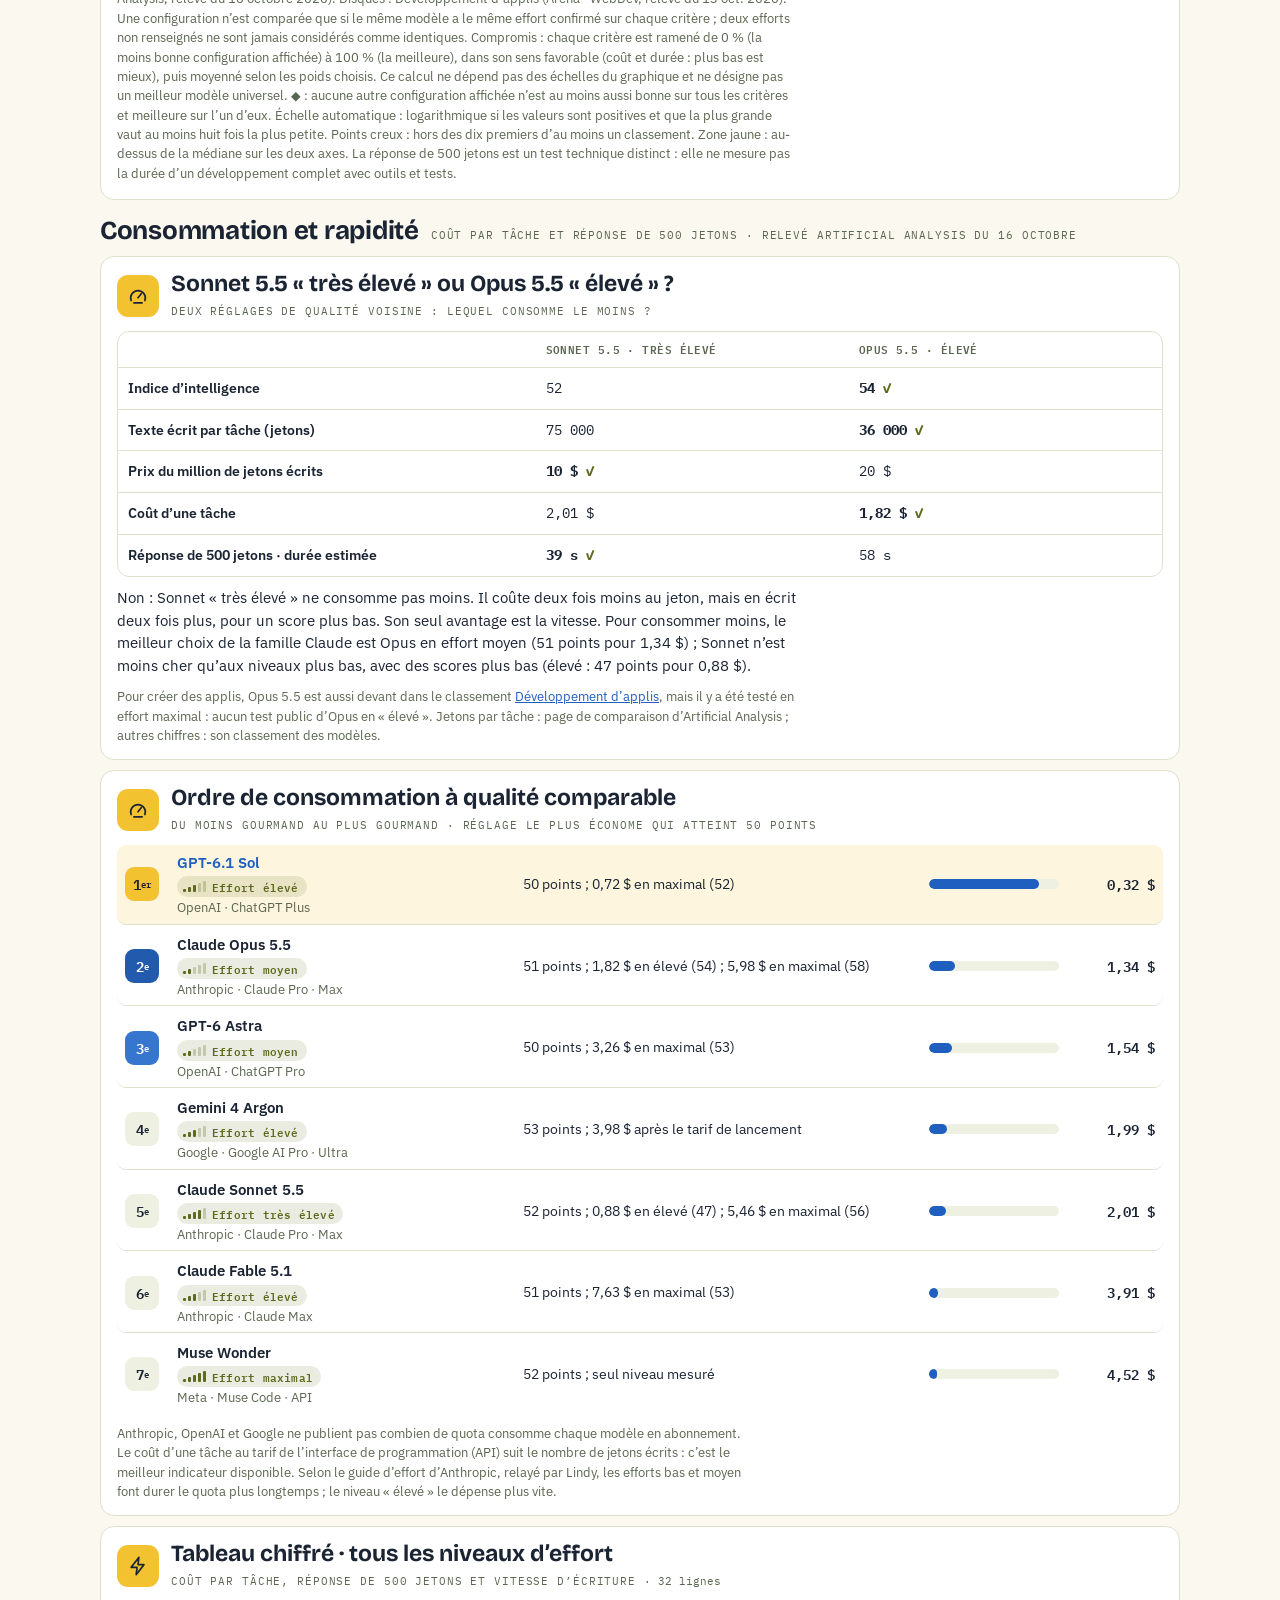
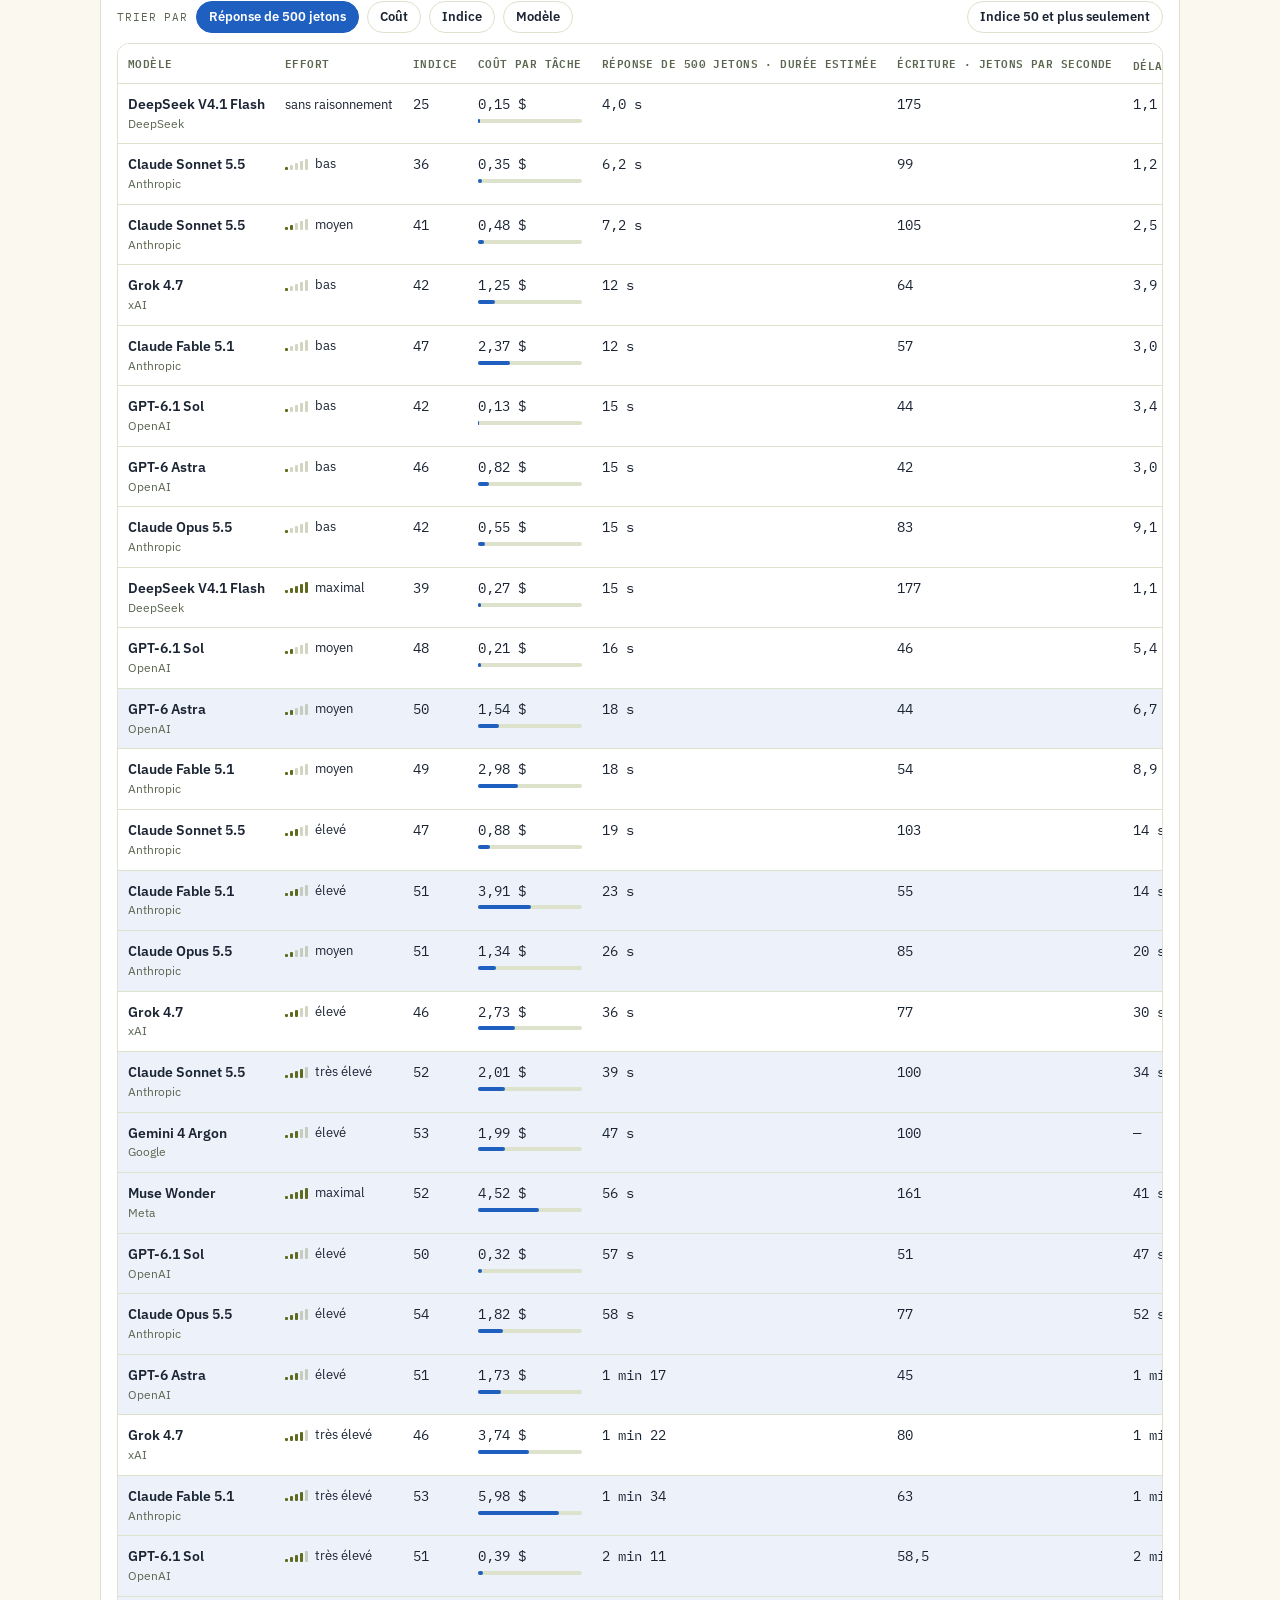
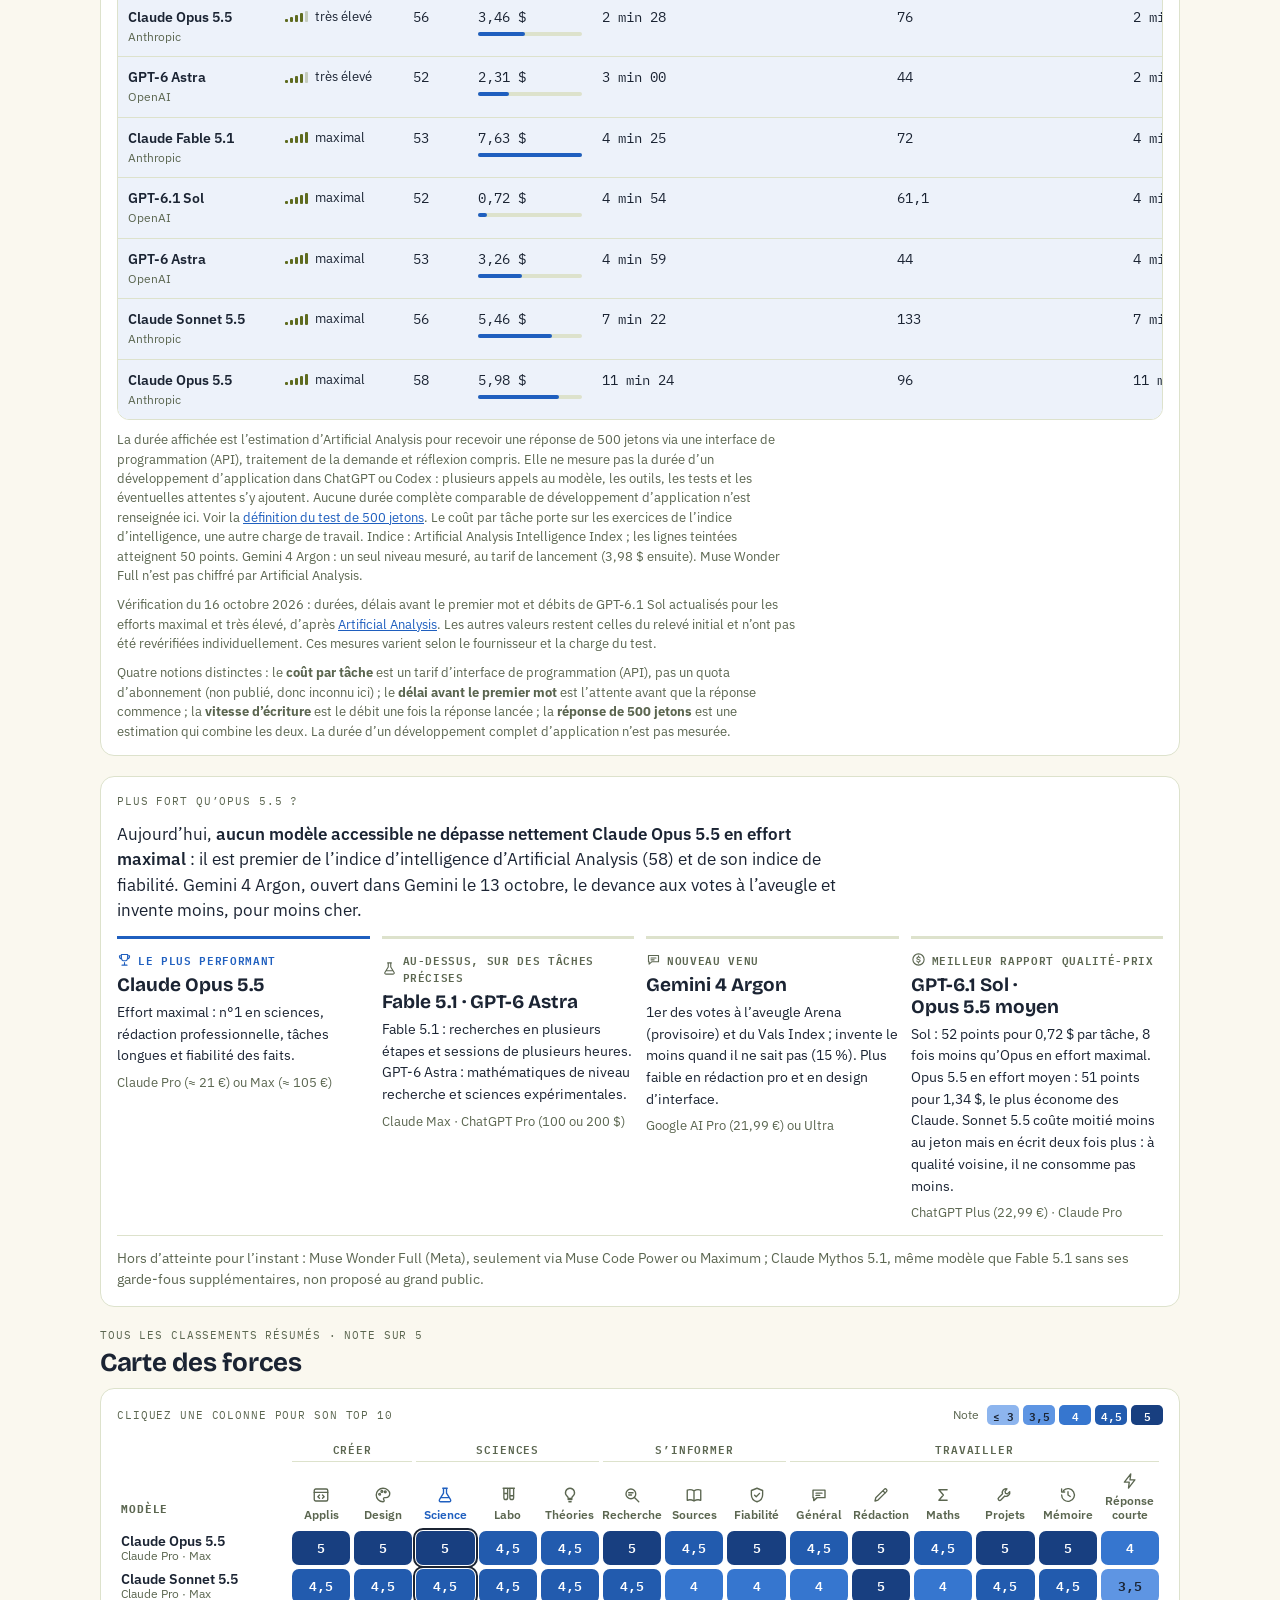
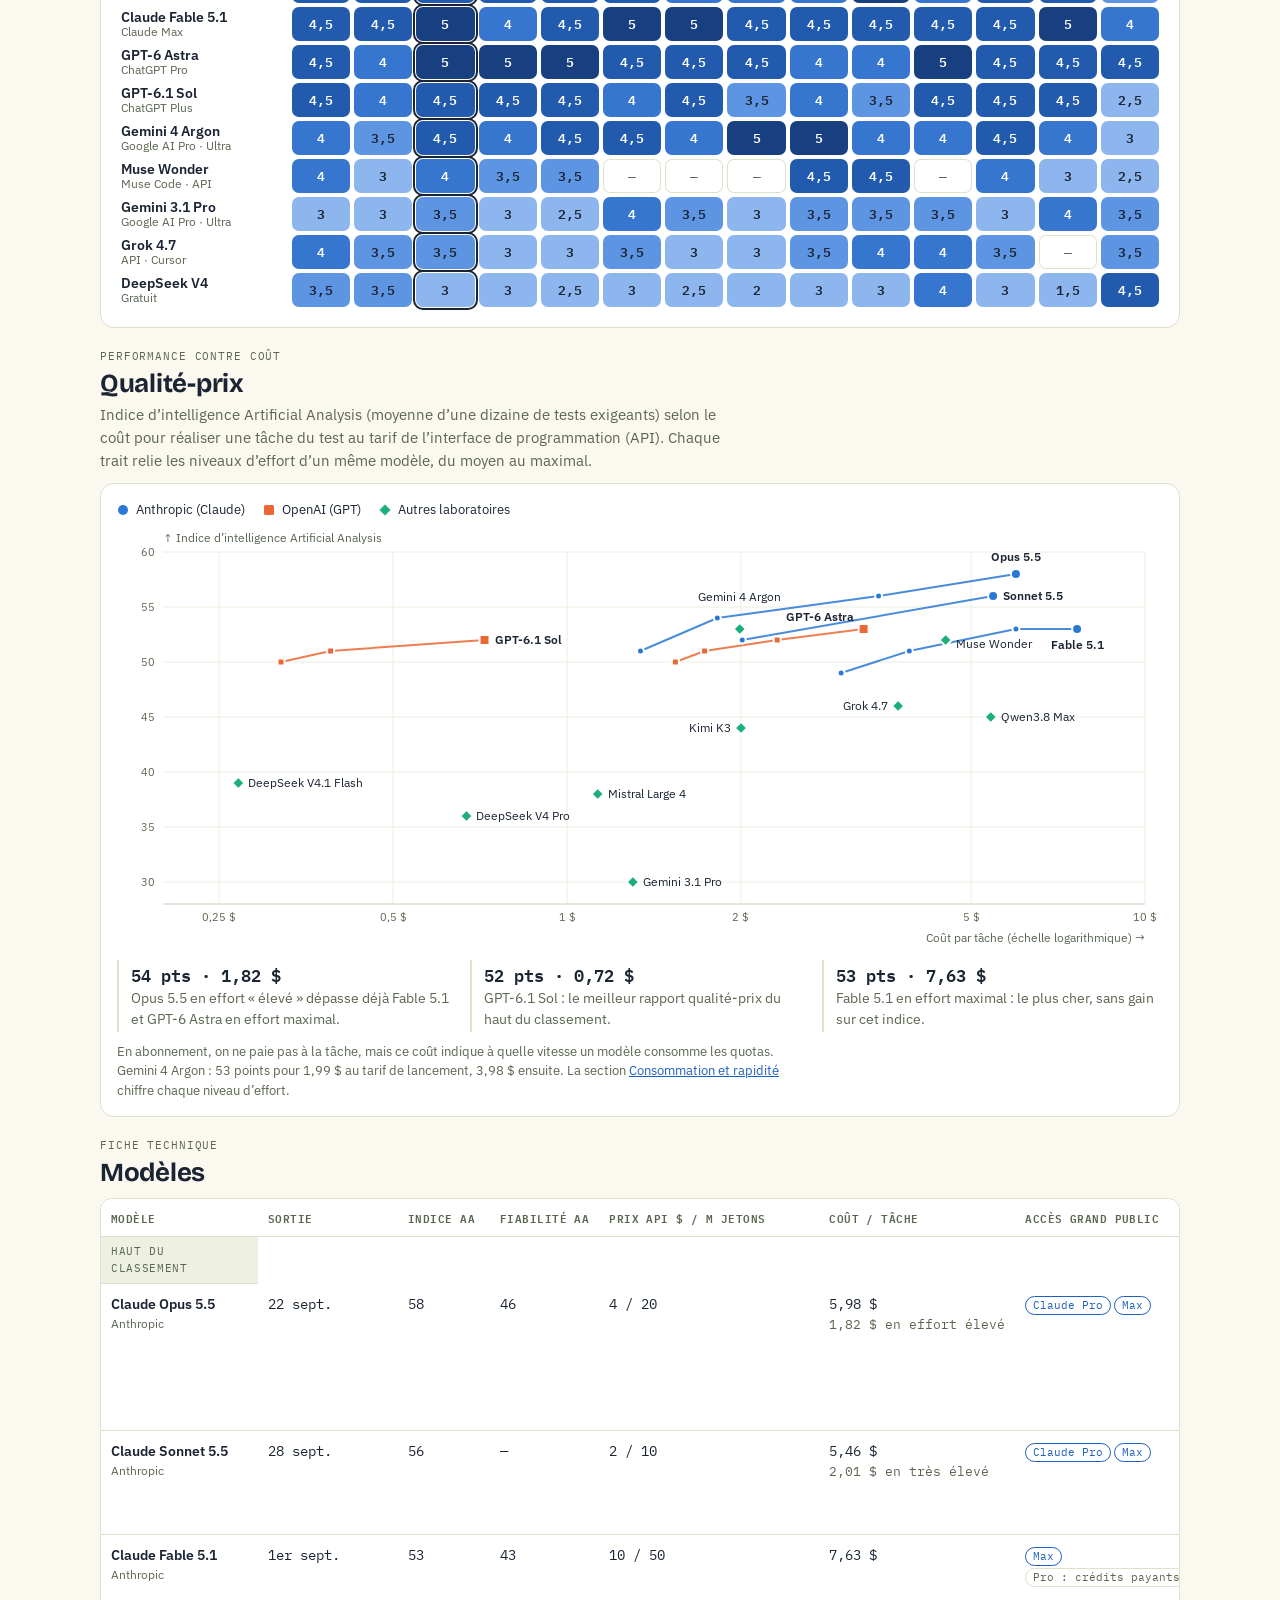
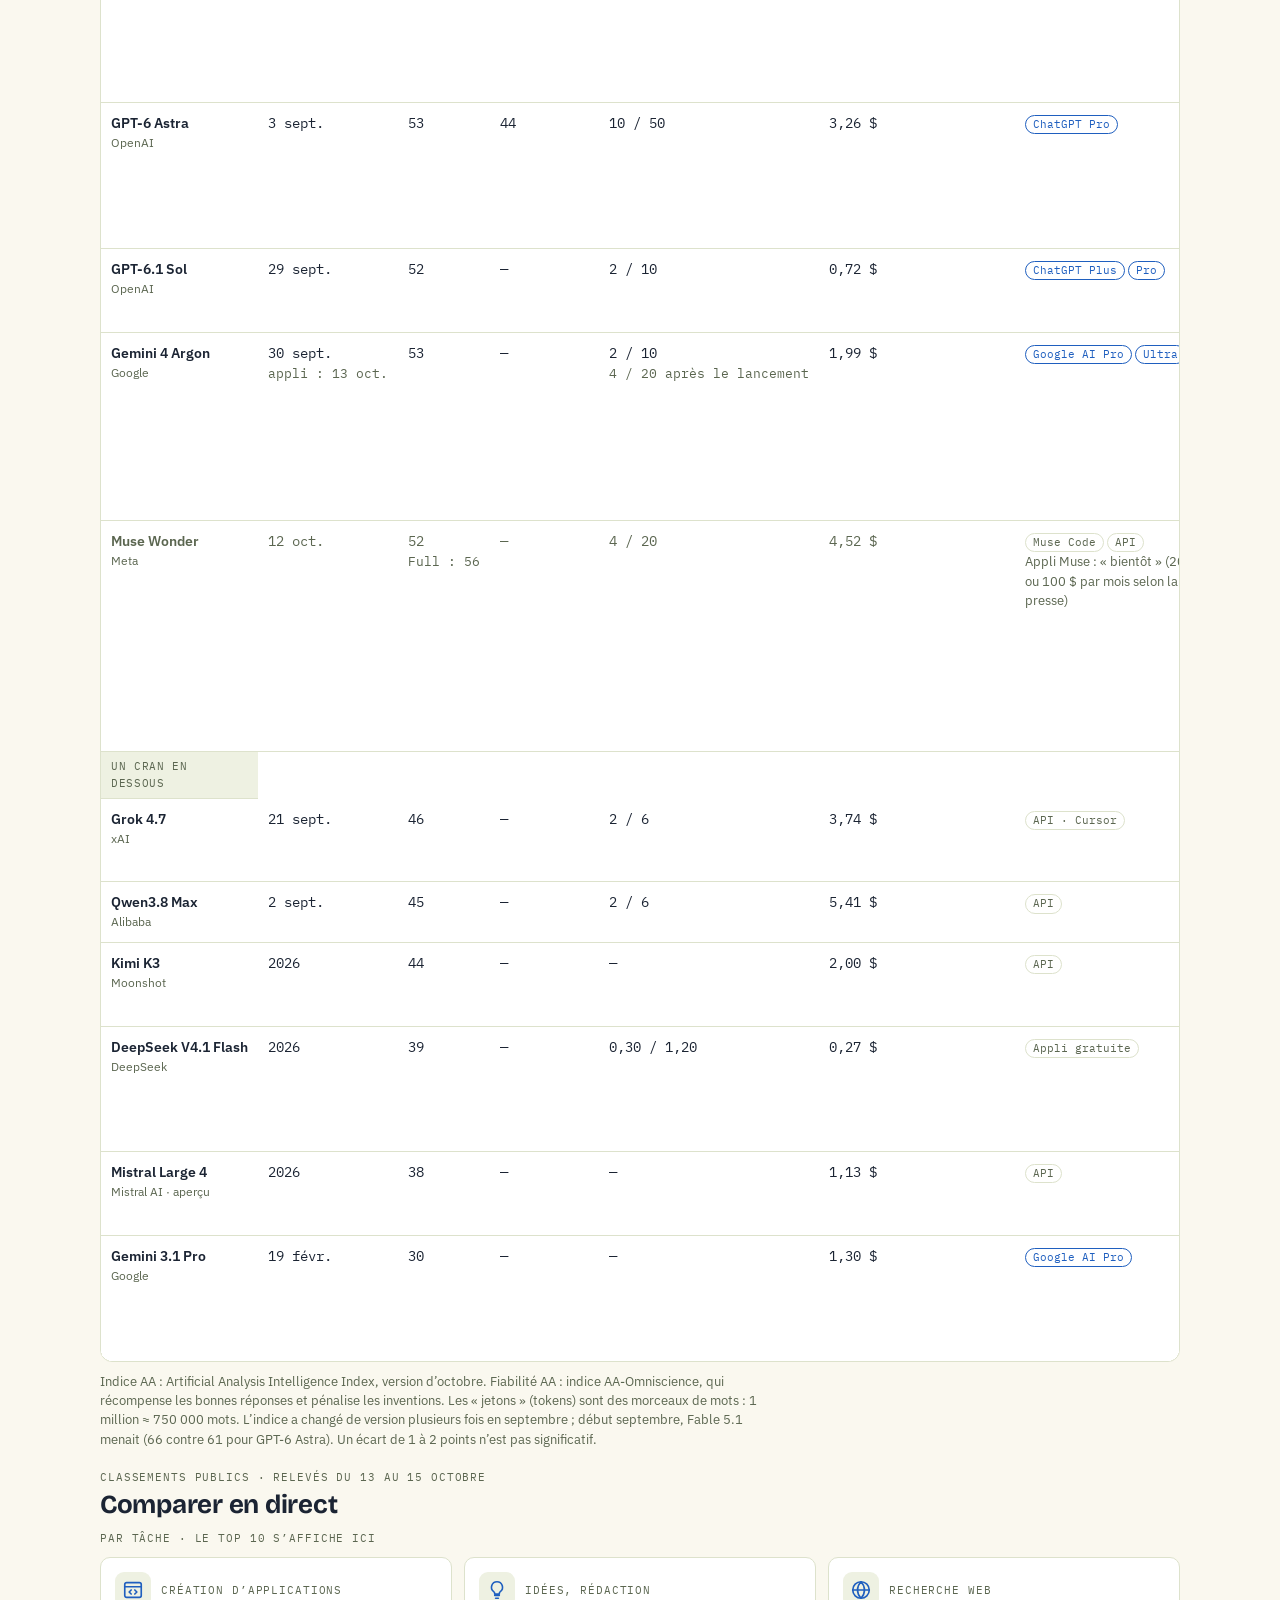
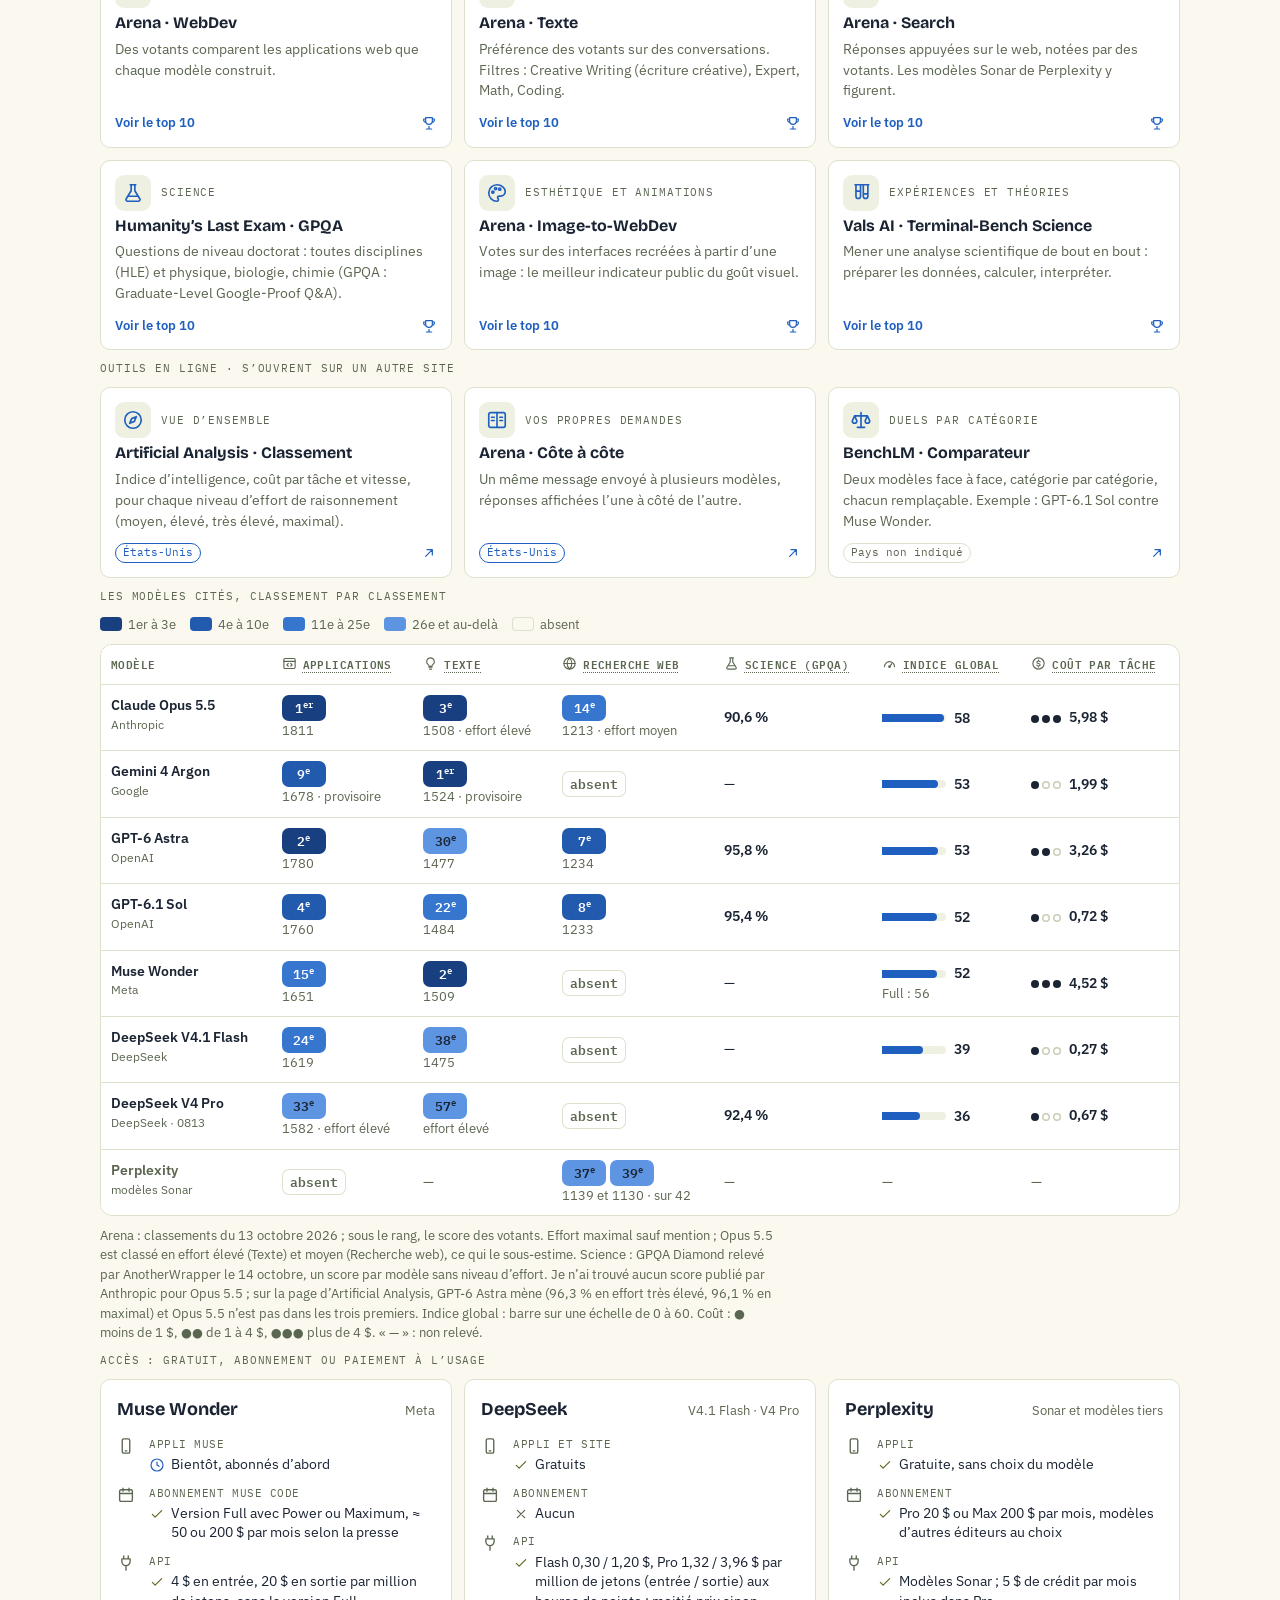
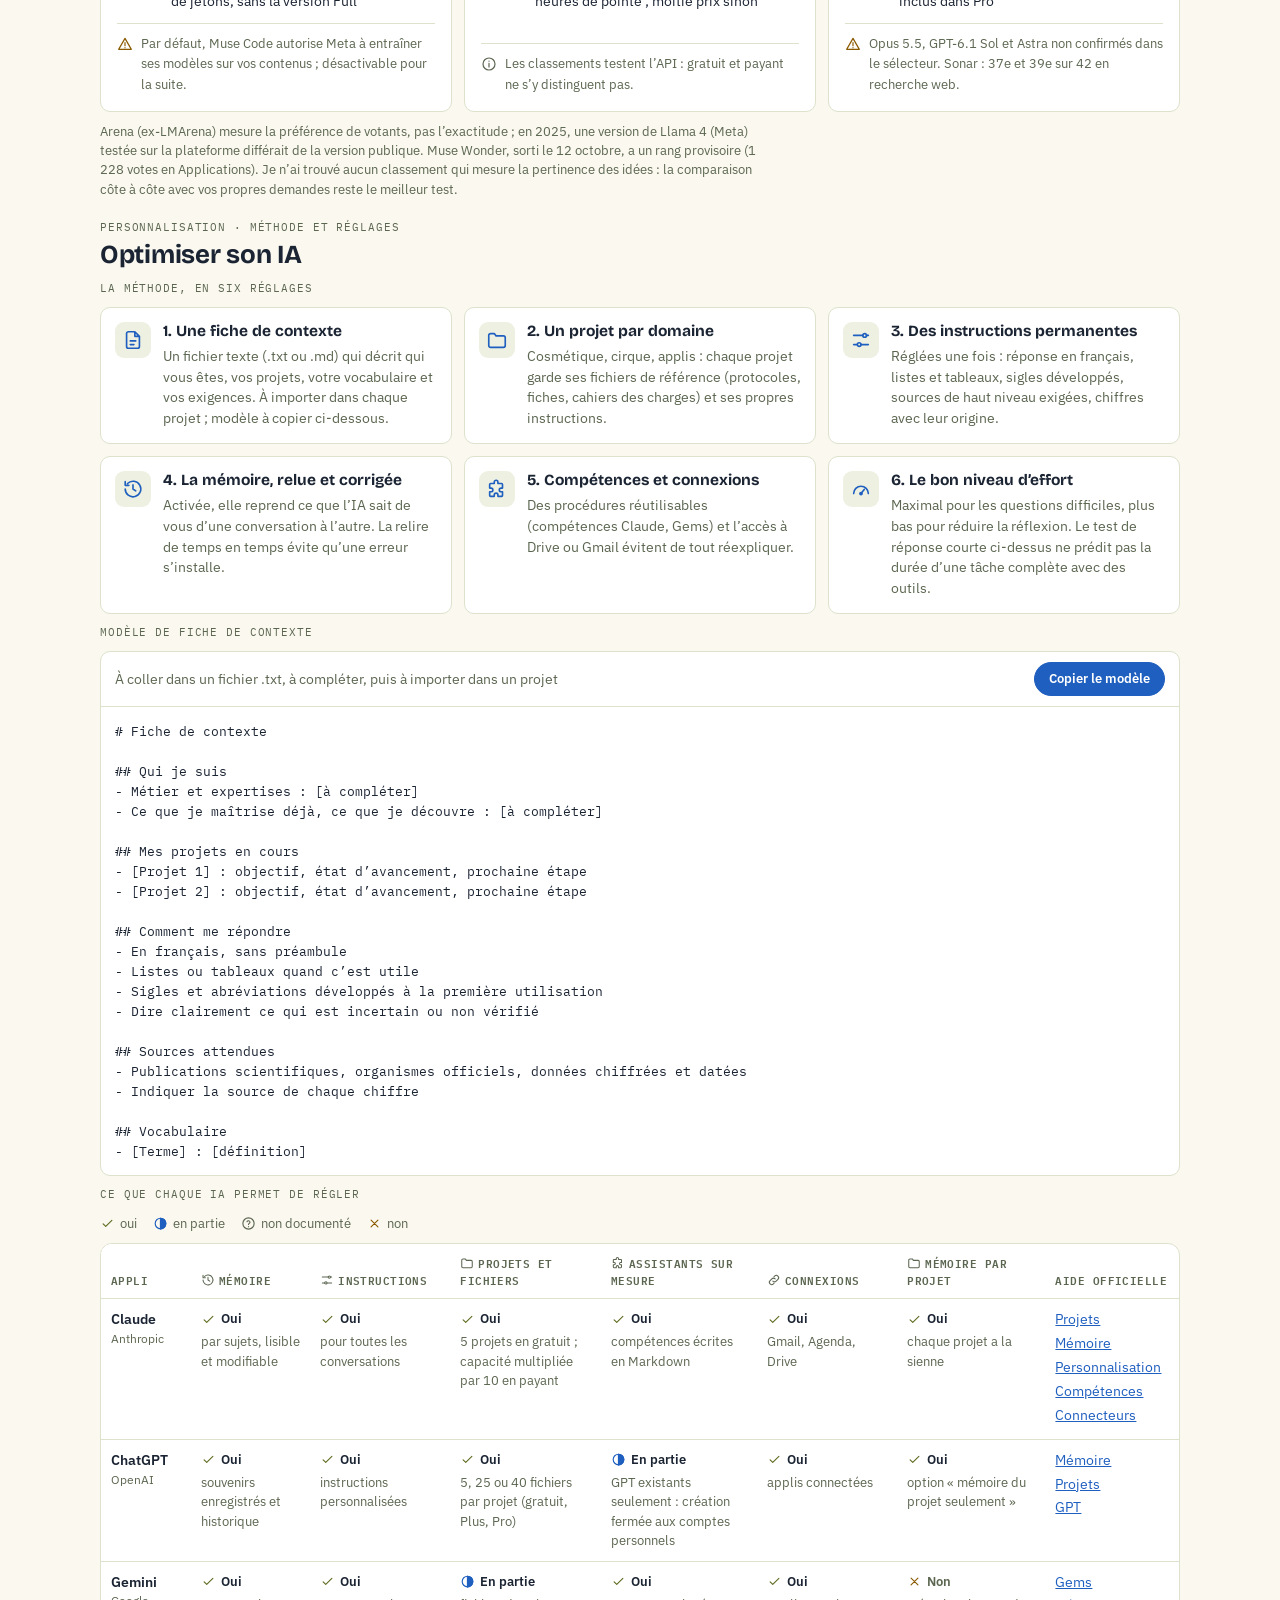
==== commit b71dd34b: "Boussole : efforts confirmés, compromis pondérés, filtres, tableau, données réconciliées Co-Authored" ====
--- a/boussole-ia/index.html
+++ b/boussole-ia/index.html
@@ -426,8 +426,8 @@
 .sortb[aria-pressed="true"]{background:var(--accent);border-color:var(--accent);color:var(--accent-ink)}
 .sortb.flt{margin-left:auto}
 #csTbl tr.ok th,#csTbl tr.ok td{background:color-mix(in oklab,var(--accent) 8%,transparent)}
-.mb{display:block;height:4px;border-radius:2px;background:var(--line);margin-top:4px;min-width:64px}
-.mb i{display:block;height:100%;border-radius:2px;background:var(--accent)}
+.cmb{display:block;height:4px;border-radius:2px;background:var(--line);margin-top:4px;min-width:64px}
+.cmb i{display:block;height:100%;border-radius:2px;background:var(--accent)}
 .cs-eff{display:inline-flex;align-items:center;gap:7px;white-space:nowrap;font-size:13px}
 .cs-eff .eg{height:11px}
 #csCount{font-family:var(--f-mono);text-transform:none;letter-spacing:0}
@@ -455,6 +455,24 @@
 #duo .duobest .nn,#trio .duobest .nn{white-space:normal;line-height:1.3}
 .duobest .vv{font-family:var(--f-mono);font-size:12.5px;color:var(--muted);white-space:nowrap}
 @media (max-width:560px){#duoSwap,#trioSwap{order:3;flex:0 0 auto}#trio .duobest li{grid-template-columns:28px minmax(0,1fr)}#trio .duobest .vv{grid-column:2;white-space:normal;text-align:left}}
+
+.ccx{display:grid;gap:10px;margin:6px 0}
+.ccx-m{display:flex;gap:8px;align-items:flex-start;font-size:13.5px;cursor:pointer}
+.ccx-m input{width:18px;height:18px;flex:none;margin-top:1px;accent-color:var(--accent)}
+.ccx-w,.ccx-f{display:flex;flex-wrap:wrap;gap:6px 12px;align-items:center}
+.ccx-w:empty,.ccx-f:empty{display:none}
+.ccx-w .eyebrow,.ccx-f .eyebrow{flex-basis:100%}
+.ccx-wi{display:inline-flex;align-items:center;gap:6px;font-size:13px}
+.ccx-wi input{width:90px;accent-color:var(--accent)}
+.ccx-wi b{min-width:1ch}
+.fchip{border:1px solid var(--line);background:var(--surface);color:var(--muted);border-radius:99px;padding:5px 10px;font:inherit;font-size:12.5px;cursor:pointer;text-decoration:line-through}
+.fchip[aria-pressed="true"]{color:var(--ink);text-decoration:none;border-color:var(--accent)}
+.ccx-t th small{display:block;font-weight:400;color:var(--muted);font-size:11.5px;white-space:normal;max-width:280px}
+.ccx-t td,.ccx-t th{font-size:13px}
+.duobest small{color:var(--muted);font-weight:400}
+.cs-src{font-size:12px;color:var(--muted);white-space:nowrap}
+.cs-src b{color:var(--ink);font-weight:600}
+#duoChart .empty,#trioChart .empty{position:sticky;left:0;max-width:calc(100vw - 72px)}
 </style>
 </head>
 <body>
@@ -506,7 +524,6 @@
 <header class="top">
   <span class="eyebrow">Relevé au 16 octobre 2026 · modèles accessibles au public</span>
   <h1>Boussole des IA</h1>
-  <p>Les modèles d’intelligence artificielle (IA) les plus puissants que l’on peut acheter en tant que particulier, comparés pour des projets professionnels : performance mesurée, coût réel et formule qui y donne accès.</p>
 </header>
 
 <nav class="anchors" aria-label="Sections">
@@ -539,13 +556,13 @@
     <p class="verdict" id="verdict"></p>
     <ol class="rank" id="rank" aria-label="Dix premiers"></ol>
     <div class="nrbox" id="nrbox"><span class="eyebrow">Aussi évalués · hors des dix premiers ou sans chiffre comparable</span><ul class="rank" id="nrlist"></ul></div>
-    <p class="legend"><b>Effort</b> : la puissance de réflexion réglée pendant le test, de bas à maximal. Plus elle est élevée, plus le modèle réfléchit longtemps : meilleures réponses, mais plus lentes et plus coûteuses en quota. Dans l’appli, choisissez le même niveau pour obtenir ce résultat. Rang parmi des modèles distincts : un modèle testé à plusieurs niveaux d’effort ne compte qu’une fois, à son meilleur score. « Provisoire » : pas encore assez de votes. Classement éditorial : aucun test public ne départage ces modèles ; l’ordre et la note sur 5 sont une synthèse des chiffres cités.</p>
+    <p class="legend"><b>Effort</b> : la puissance de réflexion réglée pendant le test, de bas à maximal. Plus elle est élevée, plus le modèle réfléchit longtemps : meilleures réponses, mais plus lentes et plus coûteuses en quota. Dans l’appli, choisissez le même niveau pour obtenir ce résultat. Rang parmi des modèles distincts : un modèle testé à plusieurs niveaux d’effort ne compte qu’une fois, à son meilleur score. « Provisoire » : pas encore assez de votes pour un score stable. « Hors classement » (point ou rond creux) : hors des dix premiers ou sans chiffre comparable. « — » : donnée absente ; un zéro mesuré s’affiche 0. Classement éditorial : aucun test public ne départage ces modèles ; l’ordre et la note sur 5 sont une synthèse des chiffres cités.</p>
   </div>
 </div>
 </section>
 
 <section id="duo" aria-label="Comparer deux critères">
-  <div class="head row"><h2>Comparer deux critères</h2><span class="eyebrow">chaque point est un couple modèle + effort</span></div>
+  <div class="head row"><h2>Comparer deux critères</h2><span class="eyebrow">chaque point est un modèle à un effort confirmé</span></div>
   <div class="chartbox">
     <div class="duoctl">
       <label><span class="eyebrow">Critère horizontal →</span><select id="duoX"></select></label>
@@ -566,13 +583,13 @@
     <div class="duoscroll" tabindex="0" role="region" aria-label="Graphique des configurations, défilement horizontal sur petit écran"><div id="duoChart" role="group"></div></div>
     <span class="eyebrow">Meilleurs compromis entre les deux</span>
     <ol class="duobest" id="duoBest"></ol>
-    <details><summary>Toutes les configurations comparées</summary><ul class="duobest" id="duoAll"></ul></details>
+    <details><summary>Toutes les configurations comparées (tableau)</summary><div id="duoAll"></div></details>
     <p class="note" id="duoNote"></p>
   </div>
 </section>
 
 <section id="trio" aria-label="Comparer trois critères">
-  <div class="head row"><h2>Comparer trois critères</h2><span class="eyebrow">chaque point est un couple modèle + effort</span></div>
+  <div class="head row"><h2>Comparer trois critères</h2><span class="eyebrow">chaque point est un modèle à un effort confirmé</span></div>
   <div class="chartbox">
     <div class="duoctl">
       <label><span class="eyebrow">Premier critère · horizontal →</span><select id="trioX"></select></label>
@@ -596,7 +613,7 @@
     <div class="duoscroll" tabindex="0" role="region" aria-label="Graphique des configurations, défilement horizontal sur petit écran"><div id="trioChart" role="group"></div></div>
     <span class="eyebrow">Meilleurs compromis entre les trois</span>
     <ol class="duobest" id="trioBest"></ol>
-    <details><summary>Toutes les configurations comparées</summary><ul class="duobest" id="trioAll"></ul></details>
+    <details><summary>Toutes les configurations comparées (tableau)</summary><div id="trioAll"></div></details>
     <p class="note" id="trioNote"></p>
   </div>
 </section>
@@ -637,11 +654,12 @@
       <button type="button" class="sortb flt" id="only50" aria-pressed="false">Indice 50 et plus seulement</button>
     </div>
     <div class="scrollx"><table class="tbl" id="csTbl">
-      <thead><tr><th>Modèle</th><th>Effort</th><th>Indice</th><th>Coût par tâche</th><th>Réponse de 500 jetons · durée estimée</th><th>Écriture · jetons par seconde</th><th>Délai avant le 1<sup>er</sup> mot</th></tr></thead>
+      <thead><tr><th>Modèle</th><th>Effort</th><th>Indice</th><th>Coût par tâche</th><th>Réponse de 500 jetons · durée estimée</th><th>Écriture · jetons par seconde</th><th>Délai avant le 1<sup>er</sup> mot</th><th>Source · statut</th></tr></thead>
       <tbody id="csTable"></tbody>
     </table></div>
     <p class="note">La durée affichée est l’estimation d’Artificial Analysis pour recevoir une réponse de 500 jetons via une interface de programmation (API), traitement de la demande et réflexion compris. Elle ne mesure pas la durée d’un développement d’application dans ChatGPT ou Codex : plusieurs appels au modèle, les outils, les tests et les éventuelles attentes s’y ajoutent. Aucune durée complète comparable de développement d’application n’est renseignée ici. Voir la <a href="https://artificialanalysis.ai/models/gpt-6-1-sol/providers" target="_blank" rel="noopener">définition du test de 500 jetons</a>. Le coût par tâche porte sur les exercices de l’indice d’intelligence, une autre charge de travail. Indice : Artificial Analysis Intelligence Index ; les lignes teintées atteignent 50 points. Gemini 4 Argon : un seul niveau mesuré, au tarif de lancement (3,98 $ ensuite). Muse Wonder Full n’est pas chiffré par Artificial Analysis.</p>
     <p class="note">Vérification du 16 octobre 2026 : durées, délais avant le premier mot et débits de GPT-6.1 Sol actualisés pour les efforts maximal et très élevé, d’après <a href="https://artificialanalysis.ai/models/comparisons/gpt-6-1-sol-vs-gpt-6-1-sol-xhigh" target="_blank" rel="noopener">Artificial Analysis</a>. Les autres valeurs restent celles du relevé initial et n’ont pas été revérifiées individuellement. Ces mesures varient selon le fournisseur et la charge du test.</p>
+    <p class="note">Quatre notions distinctes : le <b>coût par tâche</b> est un tarif d’interface de programmation (API), pas un quota d’abonnement (non publié, donc inconnu ici) ; le <b>délai avant le premier mot</b> est l’attente avant que la réponse commence ; la <b>vitesse d’écriture</b> est le débit une fois la réponse lancée ; la <b>réponse de 500 jetons</b> est une estimation qui combine les deux. La durée d’un développement complet d’application n’est pas mesurée.</p>
   </div>
 </section>
 
@@ -829,7 +847,7 @@
           <th><a href="#classements" data-goto="apps"><svg class="ic sm" aria-hidden="true"><use href="#i-app"/></svg>Applications</a></th>
           <th><a href="#classements" data-goto="gen"><svg class="ic sm" aria-hidden="true"><use href="#i-idea"/></svg>Texte</a></th>
           <th><a href="#classements" data-goto="sources"><svg class="ic sm" aria-hidden="true"><use href="#i-web"/></svg>Recherche web</a></th>
-          <th><a href="#classements" data-goto="sci"><svg class="ic sm" aria-hidden="true"><use href="#i-sci"/></svg>Science (GPQA)</a></th>
+          <th><a href="https://anotherwrapper.com/tools/llm-pricing/evals/gpqa-diamond" target="_blank" rel="noopener" title="GPQA Diamond, relevé AnotherWrapper du 14 octobre"><svg class="ic sm" aria-hidden="true"><use href="#i-sci"/></svg>Science (GPQA)</a></th>
           <th><a href="#valeur"><svg class="ic sm" aria-hidden="true"><use href="#i-gauge"/></svg>Indice global</a></th>
           <th><a href="#valeur"><svg class="ic sm" aria-hidden="true"><use href="#i-coin"/></svg>Coût par tâche</a></th>
         </tr></thead>
@@ -1248,7 +1266,8 @@
 <script>
 (function(){
 const $ = id => document.getElementById(id);
-const fmt = v => v ? String(v).replace('.',',') : '—';
+const fmt = v => v==null||v==='' ? '—' : String(v).replace('.',',');
+const esc = v => String(v==null?'':v).replace(/[&<>"']/g,c=>({'&':'&amp;','<':'&lt;','>':'&gt;','"':'&quot;',"'":'&#39;'}[c]));
 function store(key,val){ try{ if(val===undefined) return localStorage.getItem(key); localStorage.setItem(key,val);}catch(e){ return null; } }
 const reduce = () => window.matchMedia && window.matchMedia('(prefers-reduced-motion: reduce)').matches;
 
@@ -1275,7 +1294,8 @@
    ['Muse Spark 1.3','Meta',1659,'','Meta'],
    ['Muse Wonder','Meta',1651,'15e ; ≈ 79 % au DeepSWE',MUSEC,4,{nr:1}],
    ['Grok 4.7','xAI',null,'71 % au DeepSWE','API · Cursor',4,{nr:1}],
-   ['DeepSeek V4.1 Flash','DeepSeek',null,'24e, pour quelques centimes','Gratuit',3.5,{nr:1,h:'DeepSeek V4'}],
+   ['DeepSeek V4.1 Flash','DeepSeek',1619,'24e, pour quelques centimes','Gratuit',3.5,{nr:1,h:'DeepSeek V4'}],
+   ['DeepSeek V4 Pro','DeepSeek',1582,'33e','Gratuit',null,{nr:1}],
    ['Gemini 3.1 Pro','Google',null,'73e',GEM,3,{nr:1}]
   ]},
  {k:'design', label:'Esthétique & animations', sub:'interfaces, mouvement', unit:'pts', lo:1580,
@@ -1419,8 +1439,8 @@
    ['Gemini 3.8 Flash','Google',1496,'','API'],
    ['Muse Spark 1.3','Meta',1494,'','Meta'],
    ['Muse Spark 1.2','Meta',1493,'','Meta'],
-   ['GPT-6 Astra','OpenAI',null,'Hors des 15 premiers',GPRO,4,{nr:1}],
-   ['GPT-6.1 Sol','OpenAI',null,'Hors des 15 premiers',GPLUS,4,{nr:1}],
+   ['GPT-6 Astra','OpenAI',1477,'1 477 points, 30e au relevé du 13 octobre ; hors des 15 premiers le 15 octobre',GPRO,4,{nr:1}],
+   ['GPT-6.1 Sol','OpenAI',1484,'1 484 points, 22e au relevé du 13 octobre ; hors des 15 premiers le 15 octobre',GPLUS,4,{nr:1}],
    ['Claude Sonnet 5.5','Anthropic',null,'Hors des 15 premiers',CL,4,{nr:1}],
    ['Gemini 3.1 Pro','Google',null,'Hors des 15 premiers',GEM,3.5,{nr:1}],
    ['Grok 4.7','xAI',null,'Hors des 15 premiers','API',3.5,{nr:1}],
@@ -1559,12 +1579,15 @@
    ['Sora 2 Pro','OpenAI',null,'11e en texte vers vidéo ; appli Sora fermée en avril 2026','API',null,{nr:1,off:1}]
   ]}
 ];
-T.forEach(t=>t.items=t.items.map(r=>{const o=r[6]||{};return {m:r[0],lab:r[1],v:r[2],note:r[3],where:String(r[4]).trim(),s:r[5]==null?null:r[5],nr:!!o.nr,off:!!o.off,p:!!o.p,h:o.h||r[0]};}));
+/* Identifiants stables : un même modèle porte le même identifiant partout, quelle que soit la graphie de la source. */
+const ALIAS={'Qwen 3.8 Max':'Qwen3.8 Max'};
+const MID=m=>(ALIAS[m]||m).toLowerCase().normalize('NFD').replace(/[\u0300-\u036f]/g,'').replace(/[^a-z0-9.]+/g,'-');
+T.forEach(t=>t.items=t.items.map(r=>{const o=r[6]||{};return {id:MID(r[0]),m:ALIAS[r[0]]||r[0],lab:r[1],v:r[2],note:r[3],where:String(r[4]).trim(),s:r[5]==null?null:r[5],nr:!!o.nr,off:!!o.off,p:!!o.p,h:o.h||r[0]};}));
 
 /* niveau d’effort (« puissance » de réflexion) réglé pendant chaque test ; absent = non précisé par la source */
 const NOEFF=new Set(['research','math','memory','img','video']);
 const EFF={
- apps:{'Claude Opus 5.5':'max','GPT-6 Astra':'max','Claude Sonnet 5.5':'xhigh','GPT-6.1 Sol':'max','Claude Fable 5.1':'max','Claude Opus 5':'max','GPT-6 Sol':'max','Gemini 4 Argon':'high','Muse Spark 1.3':'max','Muse Wonder':'max'},
+ apps:{'DeepSeek V4 Pro':'high','Claude Opus 5.5':'max','GPT-6 Astra':'max','Claude Sonnet 5.5':'xhigh','GPT-6.1 Sol':'max','Claude Fable 5.1':'max','Claude Opus 5':'max','GPT-6 Sol':'max','Gemini 4 Argon':'high','Muse Spark 1.3':'max','Muse Wonder':'max'},
  design:{'Claude Opus 5.5':'max','Claude Sonnet 5.5':'xhigh','GPT-6 Astra':'max','Claude Fable 5.1':'max','GPT-6.1 Sol':'max','GPT-6 Sol':'max','Claude Opus 5':'max','Muse Spark 1.3':'max','Claude Fable 5':'high','DeepSeek V4.1 Flash':'max'},
  sci:{'Claude Opus 5.5':'max','Claude Fable 5.1':'max','Gemini 4 Argon':'high'},
  exp:{},
@@ -1588,7 +1611,8 @@
 }
 
 /* ---------- info-bulle commune (carte des forces, budgets) ---------- */
-const tip=document.createElement('div'); tip.className='tt tip'; tip.hidden=true; tip.setAttribute('role','tooltip'); document.body.appendChild(tip);
+const tip=document.createElement('div'); tip.className='tt tip'; tip.hidden=true; tip.setAttribute('role','tooltip'); tip.id='tipG'; document.body.appendChild(tip);
+document.addEventListener('keydown',e=>{ if(e.key==='Escape') hideTip(); });
 function showTip(n){
   tip.textContent='';
   const v=document.createElement('b'); v.textContent=n.dataset.v||''; tip.appendChild(v);
@@ -1604,6 +1628,8 @@
   root.querySelectorAll('[data-v]').forEach(n=>{
     n.addEventListener('pointerenter',()=>showTip(n)); n.addEventListener('focus',()=>showTip(n));
     n.addEventListener('pointerleave',hideTip); n.addEventListener('blur',hideTip);
+    n.addEventListener('click',()=>showTip(n)); n.setAttribute('aria-describedby','tipG');
+    if(!n.hasAttribute('tabindex')&&!/^(A|BUTTON)$/.test(n.tagName)) n.setAttribute('tabindex','0');
   });
 }
 
@@ -1791,8 +1817,9 @@
       return '<tr'+(r[3]>=50?' class="ok"':'')+'><th scope="row">'+r[0]+'<small>'+r[1]+'</small></th>'+
         '<td><span class="cs-eff">'+(e?gauge(e[1])+e[0]:'sans raisonnement')+'</span></td>'+
         '<td class="n">'+r[3]+'</td>'+
-        '<td class="n">'+money(r[4])+'<span class="mb" aria-hidden="true"><i style="width:'+(r[4]/maxC*100).toFixed(1)+'%"></i></span></td>'+
-        '<td class="n">'+tf(r[7])+'</td><td class="n">'+String(r[5]).replace('.',',')+'</td><td class="n">'+tf(r[6])+'</td></tr>';
+        '<td class="n">'+money(r[4])+'<span class="cmb" aria-hidden="true"><i style="width:'+(r[4]/maxC*100).toFixed(1)+'%"></i></span></td>'+
+        '<td class="n">'+tf(r[7])+'</td><td class="n">'+String(r[5]).replace('.',',')+'</td><td class="n">'+tf(r[6])+'</td>'+
+        '<td class="cs-src">Artificial Analysis, 16 oct.'+(r[0]==='GPT-6.1 Sol'&&(r[2]==='max'||r[2]==='xhigh')?' · <b>revérifié</b>':' · relevé initial')+'</td></tr>';
     }).join('');
     cnt.textContent='· '+rows.length+' lignes';
   }
@@ -1890,36 +1917,85 @@
 /* ---------- comparer deux ou trois critères ---------- */
 function compareCriteria(prefix){
   const node=id=>$(prefix+id);
-  const sx=node('X'), sy=node('Y'), sz=node('Z'), box=node('Chart'), best=node('Best'), note=node('Note');
+  const sx=node('X'), sy=node('Y'), sz=node('Z'), box=node('Chart'), best=node('Best'), note=node('Note'), all=node('All'), count=node('Count');
   if(!box) return;
   const scaleX=node('ScaleX'), scaleY=node('ScaleY'), scaleZ=node('ScaleZ');
   const criteriaControls=[sx,sy,sz].filter(Boolean), scaleControls=[scaleX,scaleY,scaleZ].filter(Boolean);
   scaleControls.forEach((s,i)=>{const saved=store(prefix+'-scale-'+i);s.value=['linear','log'].includes(saved)?saved:'auto';});
   TG.forEach(([name,keys])=>criteriaControls.forEach(sel=>{
     const og=document.createElement('optgroup'); og.label=name;
-    keys.forEach(k=>{ const t=T.find(x=>x.k===k); if(!t) return; const o=document.createElement('option'); o.value=k; o.textContent=t.label; og.appendChild(o); });
+    keys.forEach(k=>{ const t=T.find(x=>x.k===k); if(!t) return; const o=document.createElement('option'); o.value=k; o.dataset.label=t.label; o.textContent=t.label; og.appendChild(o); });
     sel.appendChild(og);
   }));
   const ok=k=>T.some(t=>t.k===k);
   sx.value=ok(store(prefix+'-x'))?store(prefix+'-x'):'conso'; sy.value=ok(store(prefix+'-y'))?store(prefix+'-y'):'speed';
   if(sz) sz.value=ok(store(prefix+'-z'))?store(prefix+'-z'):'apps';
+  /* Réglages ajoutés : comparaisons au niveau du modèle, pondérations, filtres par modèle et par effort. */
+  const extra=document.createElement('div'); extra.className='ccx';
+  extra.innerHTML='<label class="ccx-m"><input type="checkbox" id="'+prefix+'Model"> Ajouter, à part, les comparaisons au niveau du modèle (effort inconnu ou différent selon le critère)</label>'+
+    '<div class="ccx-w" id="'+prefix+'W" role="group" aria-label="Poids de chaque critère dans les compromis"></div>'+
+    '<div class="ccx-f" id="'+prefix+'F" role="group" aria-label="Filtrer par modèle et par effort"></div>';
+  count.parentNode.insertBefore(extra,count);
+  const modelBox=$(prefix+'Model'); modelBox.checked=store(prefix+'-model')==='1';
+  const W={}; try{ Object.assign(W,JSON.parse(store(prefix+'-w')||'{}')); }catch(e){}
+  const OFF={m:new Set(),e:new Set()};
   const grp=l=>l==='Anthropic'?'a':l==='OpenAI'?'o':'x';
   const val=(t,i)=>t.kind==='editorial'?i.s:i.v;
   const inv=t=>t.kind!=='editorial'&&!!t.inv;
   const fv=(t,v)=>t.kind==='editorial'?fmt(v)+'/5':fmtVal(v,t.unit);
   const nm=m=>m.replace(/^Claude /,'');
-  const effort=e=>ELAB[e]?ELAB[e][0]:e==='none'?'sans raisonnement':'effort non précisé';
-  const pair=p=>p.m+' · '+effort(p.e);
-  const key=i=>JSON.stringify([i.m,i.e||null]);
-  /* Coût et rapidité : toutes les mesures par effort, sans le seuil de 50 points du classement. */
+  const known=e=>!!(ELAB[e]||e==='none');
+  const effort=e=>ELAB[e]?'effort '+ELAB[e][0]:e==='none'?'sans raisonnement':'effort non précisé';
+  const pair=p=>p.m+' · '+(p.model?'niveau du modèle':effort(p.e));
+  /* Toutes les mesures d’un critère, y compris hors des dix premiers ; coût et réponse de 500 jetons : chaque niveau d’effort mesuré. */
   function measures(t){
-    if(t.k!=='conso'&&t.k!=='speed') return t.items.filter(i=>!i.off&&Number.isFinite(val(t,i)));
-    const column=t.k==='conso'?4:7;
-    const rows=CS.filter(r=>Number.isFinite(r[column])).map(r=>({m:r[0],lab:r[1],e:r[2],v:r[column],nr:false}));
-    const covered=new Set(rows.map(key));
-    return rows.concat(t.items.filter(i=>!i.off&&Number.isFinite(i.v)&&!covered.has(key(i))));
+    let L;
+    if(t.k!=='conso'&&t.k!=='speed') L=t.items.filter(i=>!i.off&&Number.isFinite(val(t,i)));
+    else {
+      const column=t.k==='conso'?4:7;
+      const rows=CS.filter(r=>Number.isFinite(r[column])).map(r=>({m:r[0],id:MID(r[0]),lab:r[1],e:r[2],v:r[column],nr:false}));
+      const covered=new Set(rows.map(i=>i.id+'@'+i.e));
+      L=rows.concat(t.items.filter(i=>!i.off&&Number.isFinite(i.v)&&!covered.has(i.id+'@'+i.e)));
+    }
+    return L.map(i=>Object.assign({},i,{id:i.id||MID(i.m)}));
   }
-  const tt=document.createElement('div'); tt.className='tt'; tt.hidden=true; box.appendChild(tt);
+  const betterFirst=t=>(a,b)=>inv(t)?val(t,a)-val(t,b):val(t,b)-val(t,a);
+  /* Une configuration n’est comparée que si le même modèle a le même effort confirmé sur chaque critère. */
+  function combine(ts,withModel){
+    const lists=ts.map(measures), conf=[], model=[], confIds=new Set();
+    const maps=lists.map(L=>{const m=new Map(); L.forEach(i=>{ if(known(i.e)&&!m.has(i.id+'@'+i.e)) m.set(i.id+'@'+i.e,i); }); return m;});
+    maps[0].forEach((i0,k)=>{ const its=maps.map(m=>m.get(k)); if(its.every(Boolean)){ conf.push(point(ts,its,i0.e,false)); confIds.add(i0.id); } });
+    const byId=lists.map(L=>{const m=new Map(); L.forEach(i=>{ if(!m.has(i.id)) m.set(i.id,[]); m.get(i.id).push(i); }); return m;});
+    const ids=new Set(); byId.forEach(m=>m.forEach((v,k)=>ids.add(k)));
+    const excl={missing:0,diff:0,unknown:0};
+    ids.forEach(id=>{
+      const per=byId.map(m=>m.get(id)||[]);
+      if(per.some(a=>!a.length)){ excl.missing++; return; }
+      if(confIds.has(id)) return;
+      if(per.some(a=>a.some(i=>!known(i.e)))) excl.unknown++; else excl.diff++;
+      if(withModel) model.push(point(ts,per.map((a,j)=>a.slice().sort(betterFirst(ts[j]))[0]),null,true,per));
+    });
+    return {conf,model,excl};
+  }
+  function point(ts,its,e,isModel,per){
+    const i0=its[0];
+    return {id:i0.id,m:i0.m,lab:i0.lab,e:e,model:isModel,its:its,vals:its.map((i,j)=>val(ts[j],i)),nr:its.some(i=>i.nr),p:its.some(i=>i.p),
+      detail:isModel?its.map((i,j)=>TSHORT[ts[j].k]+' : '+effort(i.e)+((per[j]||[]).length>1?' (meilleure de '+per[j].length+' mesures)':'')).join(' ; '):''};
+  }
+  /* Nombre de configurations compatibles dans chaque choix ; un critère déjà choisi ailleurs est désactivé. */
+  function updateOptions(){
+    criteriaControls.forEach(sel=>{
+      const others=criteriaControls.filter(s=>s!==sel).map(s=>s.value);
+      [...sel.options].forEach(o=>{
+        const t=T.find(x=>x.k===o.value); if(!t) return;
+        const ts=criteriaControls.map(s=>s===sel?t:T.find(x=>x.k===s.value));
+        const dup=others.includes(o.value), n=dup?0:combine(ts,false).conf.length;
+        o.disabled=dup; o.textContent=o.dataset.label+(dup?' (déjà choisi)':' ('+n+')');
+      });
+    });
+  }
+  const tt=document.createElement('div'); tt.className='tt'; tt.hidden=true; tt.setAttribute('role','tooltip'); tt.id=prefix+'Tip'; box.appendChild(tt);
+  document.addEventListener('keydown',e=>{ if(e.key==='Escape') tt.hidden=true; });
   function ticks(lo,hi,n){
     const raw=(hi-lo)/(n||4), p=Math.pow(10,Math.floor(Math.log10(raw))), f=raw/p, st=(f<1.5?1:f<3?2:f<7?5:10)*p, out=[];
     for(let v=Math.ceil(lo/st)*st; v<=hi+1e-9; v+=st) out.push(+v.toFixed(6));
@@ -1934,110 +2010,149 @@
     if(!log&&min>=0) lo=Math.max(0,lo);
     if(!log&&t.kind==='editorial') hi=Math.min(hi,5.25);
     const norm=v=>inv(t)?(hi-transform(v))/(hi-lo):(transform(v)-lo)/(hi-lo);
-    /* Le classement des compromis reste indépendant du choix d’échelle. */
-    const rankPad=(max-min)*0.1||1, rankLo=min>=0?Math.max(0,min-rankPad):min-rankPad, rankHi=t.kind==='editorial'?Math.min(max+rankPad,5.25):max+rankPad;
-    const rank=v=>inv(t)?(rankHi-v)/(rankHi-rankLo):(v-rankLo)/(rankHi-rankLo);
     const steps=[];
     if(log){for(let p=Math.floor(lo);p<=Math.ceil(hi);p++) for(const f of [1,2,5]){const v=f*10**p;if(Math.log10(v)>=lo&&Math.log10(v)<=hi) steps.push(v);}}
     else steps.push(...ticks(lo,hi,5));
-    return {norm,rank,steps,label:log?'logarithmique':'linéaire'};
+    return {norm,steps,label:log?'logarithmique':'linéaire'};
   }
-  function msg(t){ const d=document.createElement('p'); d.className='empty'; d.textContent=t; box.appendChild(d); note.textContent=''; box.setAttribute('aria-label',t); }
+  function msg(t){ const d=document.createElement('p'); d.className='empty'; d.textContent=t; box.appendChild(d); box.setAttribute('aria-label',t); }
   function render(){
-    store(prefix+'-x',sx.value); store(prefix+'-y',sy.value);if(sz) store(prefix+'-z',sz.value);
-    const tx=T.find(t=>t.k===sx.value), ty=T.find(t=>t.k===sy.value), tz=sz?T.find(t=>t.k===sz.value):null;
-    const selected=[tx,ty,tz].filter(Boolean), number=tz?'trois':'deux';
-    box.querySelectorAll('svg,.empty').forEach(e=>e.remove()); best.innerHTML=''; node('All').innerHTML=''; node('Count').textContent=''; tt.hidden=true;
+    store(prefix+'-x',sx.value); store(prefix+'-y',sy.value); if(sz) store(prefix+'-z',sz.value); store(prefix+'-model',modelBox.checked?'1':'0');
+    updateOptions();
+    const ts=criteriaControls.map(s=>T.find(t=>t.k===s.value)), tx=ts[0], ty=ts[1], tz=ts[2]||null, number=tz?'trois':'deux';
+    box.querySelectorAll('svg,.empty').forEach(e=>e.remove()); best.innerHTML=''; all.innerHTML=''; count.textContent=''; note.textContent=''; tt.hidden=true;
     if(sz) node('SizeKey').innerHTML='';
-    if(new Set(selected).size!==selected.length){ msg('Choisissez '+number+' critères différents.'); return; }
-    const mx=new Map(); measures(tx).forEach(i=>{ if(!mx.has(key(i))) mx.set(key(i),i); });
-    const mz=tz?new Map(measures(tz).map(i=>[key(i),i])):null;
-    const Pt=[], seen=new Set();
-    measures(ty).forEach(i=>{ const id=key(i), ix=mx.get(id), iz=mz?.get(id); if(ix&&(!tz||iz)&&!seen.has(id)){ seen.add(id); Pt.push({m:i.m,lab:i.lab,e:i.e,x:val(tx,ix),y:val(ty,i),z:tz?val(tz,iz):null,ix:ix,iy:i,nr:!!(ix.nr||i.nr||iz?.nr)}); } });
-    node('Count').textContent=Pt.length+' configuration'+(Pt.length>1?'s':'')+' comparée'+(Pt.length>1?'s':'')+' · même effort sur les '+number+' critères';
-    if(!Pt.length){ msg('Aucune configuration ne dispose de valeurs pour ces '+number+' critères au même niveau d’effort. Les relevés sans effort précisé sont uniquement comparés entre eux.'); return; }
-    const ax=axis(Pt.map(p=>p.x),tx,scaleX), ay=axis(Pt.map(p=>p.y),ty,scaleY), az=tz?axis(Pt.map(p=>p.z),tz,scaleZ):null;
+    $(prefix+'W').innerHTML=''; $(prefix+'F').innerHTML='';
+    if(new Set(ts).size!==ts.length){ msg('Choisissez '+number+' critères différents.'); return; }
+    const C=combine(ts,modelBox.checked), ex=C.excl;
+    const exTxt=[ex.missing?ex.missing+' modèle'+(ex.missing>1?'s':'')+' sans valeur pour au moins un critère':'',
+      ex.diff?ex.diff+' à effort différent selon le critère':'', ex.unknown?ex.unknown+' à effort inconnu sur au moins un critère':''].filter(Boolean).join(', ');
+    /* Filtres visibles par modèle et par effort : tout est affiché par défaut. */
+    const pool=C.conf.concat(C.model);
+    const models=[...new Map(pool.map(p=>[p.id,p.m])).entries()].sort((a,b)=>a[1].localeCompare(b[1],'fr'));
+    const efforts=[...new Set(pool.map(p=>p.model?'?':p.e))].sort((a,b)=>(ELAB[a]?.[1]??(a==='none'?0:9))-(ELAB[b]?.[1]??(b==='none'?0:9)));
+    if(pool.length) $(prefix+'F').innerHTML='<span class="eyebrow">Modèles</span>'+models.map(([id,m])=>'<button type="button" class="fchip" data-fm="'+esc(id)+'" aria-pressed="'+!OFF.m.has(id)+'">'+esc(nm(m))+'</button>').join('')+
+      '<span class="eyebrow">Efforts</span>'+efforts.map(e=>'<button type="button" class="fchip" data-fe="'+esc(e)+'" aria-pressed="'+!OFF.e.has(e)+'">'+esc(e==='?'?'niveau du modèle':effort(e).replace(/^effort /,''))+'</button>').join('');
+    const Pt=pool.filter(p=>!OFF.m.has(p.id)&&!OFF.e.has(p.model?'?':p.e));
+    count.textContent=C.conf.length+' configuration'+(C.conf.length>1?'s':'')+' à effort confirmé (même modèle, même effort sur les '+number+' critères)'+
+      (modelBox.checked?' · '+C.model.length+' comparaison'+(C.model.length>1?'s':'')+' au niveau du modèle':'')+(Pt.length<pool.length?' · '+(pool.length-Pt.length)+' masquée'+(pool.length-Pt.length>1?'s':'')+' par les filtres':'')+
+      (exTxt?'. Exclus : '+exTxt+'.':'.');
+    if(!Pt.length){
+      const hint=!pool.length&&ex.unknown&&!modelBox.checked?' Cochez « comparaisons au niveau du modèle » pour les voir à part.':!pool.length?' Les nombres entre parenthèses, dans chaque menu, indiquent les critères compatibles.':' Réactivez des modèles ou des efforts dans les filtres.';
+      msg((pool.length?'Toutes les configurations sont masquées par les filtres.':'Aucune configuration ne réunit ces '+number+' critères avec le même modèle et le même effort confirmé'+(exTxt?' ('+exTxt+')':'')+'.')+hint);
+      return;
+    }
+    /* Compromis : chaque critère est ramené de 0 (le moins bon) à 1 (le meilleur) parmi les configurations affichées, dans son sens favorable,
+       puis moyenné avec les poids choisis. Indépendant des échelles du graphique. */
+    $(prefix+'W').innerHTML='<span class="eyebrow">Poids dans les compromis</span>'+ts.map(t=>{ const w=W[t.k]==null?1:W[t.k];
+      return '<label class="ccx-wi"><span>'+esc(TSHORT[t.k])+'</span><input type="range" min="0" max="3" step="1" value="'+w+'" data-w="'+t.k+'" aria-label="Poids de '+esc(t.label)+'"><b>'+w+'</b></label>'; }).join('');
+    const w0=ts.map(t=>W[t.k]==null?1:+W[t.k]), wts=w0.some(Boolean)?w0:ts.map(()=>1), wsum=wts.reduce((a,b)=>a+b,0);
+    const lim=ts.map((t,j)=>{ const v=Pt.map(p=>p.vals[j]); return [Math.min(...v),Math.max(...v)]; });
+    const rk=(j,v)=>{ const [lo,hi]=lim[j]; if(hi===lo) return 1; const r=(v-lo)/(hi-lo); return inv(ts[j])?1-r:r; };
+    Pt.forEach(p=>{ p.r=p.vals.map((v,j)=>rk(j,v)); p.s=p.r.reduce((a,r,j)=>a+r*wts[j],0)/wsum; });
+    /* Non dépassées : aucune autre configuration n’est au moins aussi bonne sur tous les critères et meilleure sur l’un d’eux. */
+    Pt.forEach(p=>{ p.pareto=!Pt.some(q=>q!==p&&q.r.every((r,j)=>r>=p.r[j])&&q.r.some((r,j)=>r>p.r[j])); });
+    const ax=axis(Pt.map(p=>p.vals[0]),tx,scaleX), ay=axis(Pt.map(p=>p.vals[1]),ty,scaleY), az=tz?axis(Pt.map(p=>p.vals[2]),tz,scaleZ):null;
     scaleControls.forEach((s,i)=>store(prefix+'-scale-'+i,s.value));
-    const values=p=>fv(tx,p.x)+' · '+fv(ty,p.y)+(tz?' · '+fv(tz,p.z):'');
-    const radius=p=>az?Math.sqrt(36+288*Math.max(0,Math.min(1,az.norm(p.z)))):6;
+    const values=p=>p.vals.map((v,j)=>fv(ts[j],v)).join(' · ');
+    const radius=p=>az?Math.sqrt(36+288*Math.max(0,Math.min(1,az.norm(p.vals[2])))):6;
     if(tz){
-      const sorted=Pt.map(p=>p.z).sort((a,b)=>a-b), low=inv(tz)?sorted[sorted.length-1]:sorted[0], high=inv(tz)?sorted[0]:sorted[sorted.length-1];
-      node('SizeKey').innerHTML=low===high?'Disques de même taille : '+tz.label+' = '+fv(tz,low):'<span><svg width="40" height="36" aria-hidden="true"><circle cx="20" cy="18" r="'+radius({z:low})+'" fill="var(--accent)" opacity=".3"/></svg>Petit disque : '+fv(tz,low)+'</span><span><svg width="40" height="36" aria-hidden="true"><circle cx="20" cy="18" r="'+radius({z:high})+'" fill="var(--accent)" opacity=".3"/></svg>Grand disque : '+fv(tz,high)+'</span><span>Plus grand = meilleur pour « '+tz.label+' » · échelle '+az.label+'</span>';
+      const sorted=Pt.map(p=>p.vals[2]).sort((a,b)=>a-b), low=inv(tz)?sorted[sorted.length-1]:sorted[0], high=inv(tz)?sorted[0]:sorted[sorted.length-1];
+      node('SizeKey').innerHTML=low===high?'Disques de même taille : '+esc(tz.label)+' = '+fv(tz,low):'<span><svg width="40" height="36" aria-hidden="true"><circle cx="20" cy="18" r="'+radius({vals:[0,0,low]})+'" fill="var(--accent)" opacity=".3"/></svg>Petit disque : '+fv(tz,low)+'</span><span><svg width="40" height="36" aria-hidden="true"><circle cx="20" cy="18" r="'+radius({vals:[0,0,high]})+'" fill="var(--accent)" opacity=".3"/></svg>Grand disque : '+fv(tz,high)+'</span><span>Plus grand = meilleur pour « '+esc(tz.label)+' » · échelle '+az.label+'</span>';
     }
-    const W=Math.max(box.clientWidth,760), H=Math.max(520,Math.min(1000,Pt.length*22));
-    const m={l:68,r:30,t:42,b:54}, pw=W-m.l-m.r, ph=H-m.t-m.b;
-    const nx=ax.norm, ny=ay.norm;
-    const X=v=>m.l+nx(v)*pw, Y=v=>m.t+(1-ny(v))*ph;
-    const svg=el('svg',{viewBox:'0 0 '+W+' '+H,width:W,height:H}); box.insertBefore(svg,tt);
+    const W0=Math.max(box.clientWidth,760), H=Math.max(520,Math.min(1000,Pt.length*22));
+    const m={l:68,r:30,t:42,b:54}, pw=W0-m.l-m.r, ph=H-m.t-m.b;
+    const X=v=>m.l+ax.norm(v)*pw, Y=v=>m.t+(1-ay.norm(v))*ph;
+    const svg=el('svg',{viewBox:'0 0 '+W0+' '+H,width:W0,height:H}); box.insertBefore(svg,tt);
     const med=a=>{ const b=[...a].sort((p,q)=>p-q), k=b.length>>1; return b.length%2?b[k]:(b[k-1]+b[k])/2; };
-    const cx=X(med(Pt.map(p=>p.x))), cy=Y(med(Pt.map(p=>p.y)));
+    const cx=X(med(Pt.map(p=>p.vals[0]))), cy=Y(med(Pt.map(p=>p.vals[1])));
     const g=el('g',{},svg);
-    el('rect',{x:cx,y:m.t,width:W-m.r-cx,height:cy-m.t,fill:'var(--hi)',opacity:.22,rx:6},g);
-    ax.steps.forEach(v=>{ const x=X(v); if(x<m.l-1||x>W-m.r+1) return;
+    el('rect',{x:cx,y:m.t,width:Math.max(0,W0-m.r-cx),height:Math.max(0,cy-m.t),fill:'var(--hi)',opacity:.22,rx:6},g);
+    ax.steps.forEach(v=>{ const x=X(v); if(x<m.l-1||x>W0-m.r+1) return;
       el('line',{x1:x,x2:x,y1:m.t,y2:H-m.b,stroke:'var(--grid)','stroke-width':1},g);
-      const t=el('text',{x:x,y:H-m.b+16,'text-anchor':x>W-m.r-26?'end':x<m.l+26?'start':'middle','font-size':11,fill:'var(--muted)'},g); t.textContent=fv(tx,v); });
+      const t=el('text',{x:x,y:H-m.b+16,'text-anchor':x>W0-m.r-26?'end':x<m.l+26?'start':'middle','font-size':11,fill:'var(--muted)'},g); t.textContent=fv(tx,v); });
     ay.steps.forEach(v=>{ const y=Y(v); if(y<m.t-1||y>H-m.b+1) return;
-      el('line',{x1:m.l,x2:W-m.r,y1:y,y2:y,stroke:'var(--grid)','stroke-width':1},g);
+      el('line',{x1:m.l,x2:W0-m.r,y1:y,y2:y,stroke:'var(--grid)','stroke-width':1},g);
       const t=el('text',{x:m.l-7,y:y+4,'text-anchor':'end','font-size':11,fill:'var(--muted)'},g); t.textContent=fv(ty,v); });
     el('line',{x1:cx,x2:cx,y1:m.t,y2:H-m.b,stroke:'var(--axis)','stroke-dasharray':'4 4'},g);
-    el('line',{x1:m.l,x2:W-m.r,y1:cy,y2:cy,stroke:'var(--axis)','stroke-dasharray':'4 4'},g);
-    el('line',{x1:m.l,x2:W-m.r,y1:H-m.b,y2:H-m.b,stroke:'var(--axis)'},g);
-    const xt=el('text',{x:W-m.r,y:H-6,'text-anchor':'end','font-size':11.5,'font-weight':600,fill:'var(--ink)'},g); xt.textContent=TSHORT[tx.k]+' · échelle '+ax.label+' · mieux à droite →';
+    el('line',{x1:m.l,x2:W0-m.r,y1:cy,y2:cy,stroke:'var(--axis)','stroke-dasharray':'4 4'},g);
+    el('line',{x1:m.l,x2:W0-m.r,y1:H-m.b,y2:H-m.b,stroke:'var(--axis)'},g);
+    const xt=el('text',{x:W0-m.r,y:H-6,'text-anchor':'end','font-size':11.5,'font-weight':600,fill:'var(--ink)'},g); xt.textContent=TSHORT[tx.k]+' · échelle '+ax.label+' · mieux à droite →';
     const yt=el('text',{x:4,y:18,'text-anchor':'start','font-size':11.5,'font-weight':600,fill:'var(--ink)'},g); yt.textContent='↑ '+TSHORT[ty.k]+' · échelle '+ay.label+' · mieux en haut';
     const bubbles=el('g',{},svg), marks=el('g',{},svg), labels=el('g',{},svg), hits=el('g',{},svg), placed=[];
-    Pt.forEach(p=>{ p.s=(ax.rank(p.x)+ay.rank(p.y)+(az?az.rank(p.z):0))/selected.length; });
     function placeLabel(px,py,w,h){
-      let best=null, distance=Infinity;
+      let found=null, distance=Infinity;
       function consider(x,y){
-        if(x<m.l+4||x+w>W-m.r-4||y<m.t+4||y+h>H-m.b-4) return;
+        if(x<m.l+4||x+w>W0-m.r-4||y<m.t+4||y+h>H-m.b-4) return;
         const dx=Math.max(x-px,0,px-x-w), dy=Math.max(y-py,0,py-y-h);
         const d=dx*dx+dy*dy+0.02*((x+w/2-px)**2+(y+h/2-py)**2);
         if(d>=distance||placed.some(q=>x<q.x+q.w+4&&x+w+4>q.x&&y<q.y+q.h+4&&y+h+4>q.y)) return;
-        if(Pt.some(q=>{const r=az?radius(q)+4:14;return X(q.x)>x-r&&X(q.x)<x+w+r&&Y(q.y)>y-r&&Y(q.y)<y+h+r;})) return;
-        best={x,y,w,h}; distance=d;
+        if(Pt.some(q=>{const r=az?radius(q)+4:14;return X(q.vals[0])>x-r&&X(q.vals[0])<x+w+r&&Y(q.vals[1])>y-r&&Y(q.vals[1])<y+h+r;})) return;
+        found={x,y,w,h}; distance=d;
       }
       consider(px+16,py-h/2);consider(px-w-16,py-h/2);
-      for(let y=m.t+4;y+h<=H-m.b-4;y+=12) for(let x=m.l+4;x+w<=W-m.r-4;x+=12) consider(x,y);
-      placed.push(best);return best;
+      for(let y=m.t+4;y+h<=H-m.b-4;y+=12) for(let x=m.l+4;x+w<=W0-m.r-4;x+=12) consider(x,y);
+      if(found) placed.push(found);
+      return found;
     }
     [...Pt].sort((a,b)=>b.s-a.s).forEach(p=>{
-      const px=X(p.x), py=Y(p.y), gr=grp(p.lab);
+      const px=X(p.vals[0]), py=Y(p.vals[1]), gr=grp(p.lab);
       if(az) el('circle',{class:'criterion-bubble',cx:px,cy:py,r:radius(p),fill:COL[gr],opacity:.22,stroke:COL[gr],'stroke-width':1,'aria-hidden':'true'},bubbles);
-      const mk=marker(marks,px,py,gr,p.nr?4.5:6);
-      if(p.nr){ mk.setAttribute('fill','var(--surface)'); mk.setAttribute('stroke',COL[gr]); mk.setAttribute('stroke-width',2); }
-      const connector=el('line',{x1:px,y1:py,stroke:COL[gr],'stroke-width':1,opacity:.7,'pointer-events':'none'},labels);
+      const mk=marker(marks,px,py,gr,p.nr||p.model?4.5:6);
+      if(p.nr||p.model){ mk.setAttribute('fill','var(--surface)'); mk.setAttribute('stroke',COL[gr]); mk.setAttribute('stroke-width',2); }
+      if(p.model) mk.setAttribute('stroke-dasharray','2 2');
+      if(p.pareto) el('circle',{cx:px,cy:py,r:(az?radius(p):6)+5,fill:'none',stroke:'var(--ink)','stroke-width':1.2,'aria-hidden':'true'},marks);
       const lg=el('g',{class:'duolabel'},labels), bg=el('rect',{height:34,rx:5,fill:'var(--surface)',stroke:'var(--line)'},lg);
-      const name=el('text',{x:6,y:13,'font-size':12,'font-weight':600,fill:'var(--ink)'},lg);name.textContent=nm(p.m);
-      const level=el('text',{x:6,y:28,'font-size':11,fill:'var(--muted)'},lg);level.textContent=ELAB[p.e]?'effort '+effort(p.e):effort(p.e);
+      const name=el('text',{x:6,y:13,'font-size':12,'font-weight':600,fill:'var(--ink)'},lg); name.textContent=nm(p.m)+(p.pareto?' ◆':'');
+      const level=el('text',{x:6,y:28,'font-size':11,fill:'var(--muted)'},lg); level.textContent=p.model?'niveau du modèle':effort(p.e);
       const w=Math.ceil(Math.max(name.getComputedTextLength(),level.getComputedTextLength()))+12, r=placeLabel(px,py,w,34);
-      bg.setAttribute('width',w);lg.setAttribute('transform','translate('+r.x+' '+r.y+')');
-      connector.setAttribute('x2',Math.max(r.x,Math.min(px,r.x+w)));connector.setAttribute('y2',Math.max(r.y,Math.min(py,r.y+34)));
-      const h=el('circle',{cx:px,cy:py,r:Math.max(14,radius(p)+2),fill:'transparent',tabindex:0,role:'button','aria-label':pair(p)+' : '+tx.label+' '+fv(tx,p.x)+', '+ty.label+' '+fv(ty,p.y)+(tz?', '+tz.label+' '+fv(tz,p.z):'')},hits);
+      /* Repli : sans place libre, l’étiquette est omise ; le point reste accessible au toucher, au clavier et dans le tableau. */
+      if(r){
+        const connector=el('line',{x1:px,y1:py,stroke:COL[gr],'stroke-width':1,opacity:.7,'pointer-events':'none'},labels);
+        labels.insertBefore(connector,lg);
+        bg.setAttribute('width',w); lg.setAttribute('transform','translate('+r.x+' '+r.y+')');
+        connector.setAttribute('x2',Math.max(r.x,Math.min(px,r.x+w))); connector.setAttribute('y2',Math.max(r.y,Math.min(py,r.y+34)));
+      } else lg.remove();
+      const label=pair(p)+' : '+ts.map((t,j)=>t.label+' '+fv(t,p.vals[j])).join(', ')+(p.pareto?', non dépassée':'');
+      const h=el('circle',{cx:px,cy:py,r:Math.max(14,radius(p)+2),fill:'transparent',tabindex:0,role:'button','aria-label':label,'aria-describedby':tt.id},hits);
       h.style.cursor='pointer';
-      const show=()=>{ tt.innerHTML='<b>'+pair(p)+'</b><br>'+TSHORT[tx.k]+' : '+fv(tx,p.x)+'<br>'+TSHORT[ty.k]+' : '+fv(ty,p.y)+(tz?'<br>'+TSHORT[tz.k]+' : '+fv(tz,p.z):'')+(p.nr?'<br>Hors classement':'')+(selected.some(t=>t.k==='speed')?'<br>Test de réponse de 500 jetons ; durée du développement non mesurée.':'');
-        tt.hidden=false;const scroll=box.parentElement,left=scroll.scrollLeft;
-        tt.style.left=Math.max(left+4,Math.min(px+12,left+scroll.clientWidth-tt.offsetWidth-4))+'px';tt.style.top=Math.max(4,py-tt.offsetHeight-12)+'px'; };
+      const show=()=>{ tt.innerHTML='<b>'+esc(pair(p))+'</b>'+ts.map((t,j)=>'<br>'+esc(TSHORT[t.k])+' : '+fv(t,p.vals[j])).join('')+(p.model?'<br>'+esc(p.detail):'')+(p.pareto?'<br>◆ Aucune autre configuration ne la dépasse sur tous ces critères':'')+(p.nr?'<br>Hors classement sur au moins un critère':'')+(p.p?'<br>Score provisoire':'')+(ts.some(t=>t.k==='speed')?'<br>Test de réponse de 500 jetons ; durée d’un développement non mesurée.':'');
+        tt.hidden=false; const scroll=box.parentElement,left=scroll.scrollLeft;
+        tt.style.left=Math.max(left+4,Math.min(px+12,left+scroll.clientWidth-tt.offsetWidth-4))+'px'; tt.style.top=Math.max(4,py-tt.offsetHeight-12)+'px'; };
       h.addEventListener('pointerenter',show); h.addEventListener('focus',show); h.addEventListener('click',show);
       h.addEventListener('pointerleave',()=>tt.hidden=true); h.addEventListener('blur',()=>tt.hidden=true);
       h.addEventListener('keydown',e=>{if(e.key==='Enter'||e.key===' '){e.preventDefault();show();}if(e.key==='Escape') tt.hidden=true;});
-      lg.addEventListener('pointerenter',show);lg.addEventListener('click',show);lg.addEventListener('pointerleave',()=>tt.hidden=true);
+      lg.addEventListener('pointerenter',show); lg.addEventListener('click',show); lg.addEventListener('pointerleave',()=>tt.hidden=true);
     });
     const top=[...Pt].filter(p=>!p.nr).sort((a,b)=>b.s-a.s).slice(0,5);
     top.forEach((p,i)=>{ const li=document.createElement('li');
-      li.innerHTML='<span class="rn">'+ord(i+1)+'</span><span class="nn">'+pair(p)+'</span><span class="vv">'+values(p)+'</span>'; best.appendChild(li); });
-    [...Pt].sort((a,b)=>a.m.localeCompare(b.m,'fr')||(ELAB[a.e]?.[1]||0)-(ELAB[b.e]?.[1]||0)).forEach(p=>{
-      const li=document.createElement('li'); li.innerHTML='<span class="rn">·</span><span class="nn">'+pair(p)+'</span><span class="vv">'+values(p)+'</span>'; node('All').appendChild(li);
-    });
-    box.setAttribute('aria-label','Nuage de points : '+tx.label+' à l’horizontale, '+ty.label+' à la verticale.'+(tz?' Taille des disques : '+tz.label+', plus grand signifie meilleur.':'')+' '+Pt.length+' configurations. Meilleurs compromis : '+top.slice(0,3).map(pair).join(', ')+'.');
-    const source=t=>t.k==='conso'||t.k==='speed'?'Artificial Analysis, relevé du 16 octobre 2026':t.kind==='mesure'?t.src+(t.date?', relevé du '+t.date+' 2026':''): 'classement éditorial, note sur 5';
-    note.textContent='Horizontal : '+tx.label+' ('+source(tx)+'), échelle '+ax.label+'. Vertical : '+ty.label+' ('+source(ty)+'), échelle '+ay.label+'. En mode automatique, une échelle logarithmique est utilisée lorsque les valeurs sont positives et que la plus grande vaut au moins huit fois la plus petite ; sinon, l’échelle est linéaire. Le classement des compromis reste identique quelle que soit l’échelle. Chaque point associe le même modèle et le même effort sur les deux critères. Tous les couples disposant des deux valeurs sont affichés, y compris sous 50 points d’indice d’intelligence. Les relevés sans effort précisé sont comparés entre eux, sans leur attribuer un niveau. Pointillés : médiane des configurations ; la zone jaune réunit celles qui dépassent cette médiane sur les deux critères. Points creux : hors des dix premiers d’un classement. Sur téléphone, le graphique défile horizontalement. Gemini 4 Argon : seul l’effort élevé est renseigné dans cette page.';
-    if(tz) note.textContent=note.textContent.replace('Chaque point associe le même modèle et le même effort sur les deux critères.','Chaque point associe le même modèle et le même effort sur les trois critères.')+' Taille des disques : '+tz.label+' ('+source(tz)+'), échelle '+az.label+'. Plus le disque est grand, meilleur est le résultat sur ce critère, y compris lorsque les petites valeurs sont préférables. Les compromis sont classés selon la moyenne des trois critères normalisés, à poids égal, indépendamment des échelles d’affichage. La zone jaune porte uniquement sur les deux axes.';
-    if(selected.some(t=>t.k==='speed')) note.textContent+=' La durée estimée pour 500 jetons et les autres critères proviennent de tests distincts : ce graphique ne mesure pas le temps nécessaire pour développer une application. Sol maximal et très élevé : durées et débits actualisés le 16 octobre 2026 ; les autres mesures conservent leur relevé initial. Voir les définitions et les sources dans le tableau Consommation et rapidité.';
+      li.innerHTML='<span class="rn">'+ord(i+1)+'</span><span class="nn">'+esc(pair(p))+(p.pareto?' <small>◆ non dépassée</small>':'')+'</span><span class="vv">'+values(p)+' · '+Math.round(p.s*100)+' %</span>'; best.appendChild(li); });
+    /* Tableau équivalent au graphique (utile sur téléphone et au clavier). */
+    const head='<tr><th>Configuration</th>'+ts.map(t=>'<th>'+esc(TSHORT[t.k])+(t.kind==='editorial'?' <small>éditorial</small>':'')+'</th>').join('')+'<th>Compromis</th><th>Non dépassée</th></tr>';
+    all.innerHTML='<div class="scrollx"><table class="tbl ccx-t"><thead>'+head+'</thead><tbody>'+[...Pt].sort((a,b)=>b.s-a.s).map(p=>'<tr><th>'+esc(nm(p.m))+'<small>'+esc(p.model?'niveau du modèle · '+p.detail:effort(p.e))+'</small></th>'+
+      p.vals.map((v,j)=>'<td class="n">'+fv(ts[j],v)+'</td>').join('')+'<td class="n">'+Math.round(p.s*100)+' %</td><td>'+(p.pareto?'◆ oui':'')+'</td></tr>').join('')+'</tbody></table></div>';
+    if(window.innerWidth<560){ const d=all.closest('details'); if(d&&!d.dataset.auto){ d.open=true; d.dataset.auto='1'; } }
+    box.setAttribute('aria-label','Nuage de points : '+tx.label+' à l’horizontale, '+ty.label+' à la verticale.'+(tz?' Taille des disques : '+tz.label+', plus grand signifie meilleur.':'')+' '+Pt.length+' configurations. Le tableau qui suit donne les mêmes valeurs.');
+    const source=t=>t.k==='conso'?'coût par tâche au tarif de l’interface de programmation (API), Artificial Analysis, relevé du 16 octobre 2026':t.k==='speed'?'durée estimée d’une réponse de 500 jetons, Artificial Analysis, relevé du 16 octobre 2026':t.kind==='mesure'?t.src+(t.date?', relevé du '+t.date+' 2026':''):'appréciation éditoriale, note sur 5';
+    const kinds=ts.some(t=>t.kind==='editorial')?' Au moins un critère est une appréciation éditoriale, pas une mesure.':'';
+    note.textContent=ts.map((t,j)=>(j===0?'Horizontal':j===1?'Vertical':'Disques')+' : '+t.label+' ('+source(t)+').').join(' ')+kinds+
+      ' Une configuration n’est comparée que si le même modèle a le même effort confirmé sur chaque critère ; deux efforts non renseignés ne sont jamais considérés comme identiques.'+
+      (modelBox.checked?' Les comparaisons « niveau du modèle » (points creux en pointillé) prennent pour chaque critère la meilleure valeur relevée, quel que soit l’effort : elles ne valent pas une configuration réelle.':'')+
+      ' Compromis : chaque critère est ramené de 0 % (la moins bonne configuration affichée) à 100 % (la meilleure), dans son sens favorable (coût et durée : plus bas est mieux), puis moyenné selon les poids choisis. Ce calcul ne dépend pas des échelles du graphique et ne désigne pas un meilleur modèle universel. ◆ : aucune autre configuration affichée n’est au moins aussi bonne sur tous les critères et meilleure sur l’un d’eux.'+
+      ' Échelle automatique : logarithmique si les valeurs sont positives et que la plus grande vaut au moins huit fois la plus petite. Points creux : hors des dix premiers d’au moins un classement. Zone jaune : au-dessus de la médiane sur les deux axes.'+
+      (ts.some(t=>t.k==='speed')?' La réponse de 500 jetons est un test technique distinct : elle ne mesure pas la durée d’un développement complet avec outils et tests.':'');
   }
   criteriaControls.forEach(s=>s.addEventListener('change',render));
   scaleControls.forEach(s=>s.addEventListener('change',render));
-  node('Swap').addEventListener('click',()=>{ const a=sx.value; sx.value=sy.value; sy.value=a;const s=scaleX.value;scaleX.value=scaleY.value;scaleY.value=s;render(); });
-  let rr; window.addEventListener('resize',()=>{ clearTimeout(rr); rr=setTimeout(render,120); });
+  modelBox.addEventListener('change',render);
+  extra.addEventListener('input',e=>{ const r=e.target.closest('[data-w]'); if(!r) return; W[r.dataset.w]=+r.value; store(prefix+'-w',JSON.stringify(W)); clearTimeout(render.t); render.t=setTimeout(render,80); });
+  extra.addEventListener('click',e=>{
+    const b=e.target.closest('[data-fm],[data-fe]'); if(!b) return;
+    const set=b.dataset.fm!=null?OFF.m:OFF.e, k=b.dataset.fm!=null?b.dataset.fm:b.dataset.fe;
+    if(set.has(k)) set.delete(k); else set.add(k); render();
+  });
+  node('Swap').addEventListener('click',()=>{ const a=sx.value; sx.value=sy.value; sy.value=a; const s=scaleX.value; scaleX.value=scaleY.value; scaleY.value=s; render(); });
+  let rr, lastW=window.innerWidth; window.addEventListener('resize',()=>{ if(window.innerWidth===lastW) return; lastW=window.innerWidth; clearTimeout(rr); rr=setTimeout(render,150); });
   render();
   if(document.fonts) document.fonts.ready.then(render);
 }
